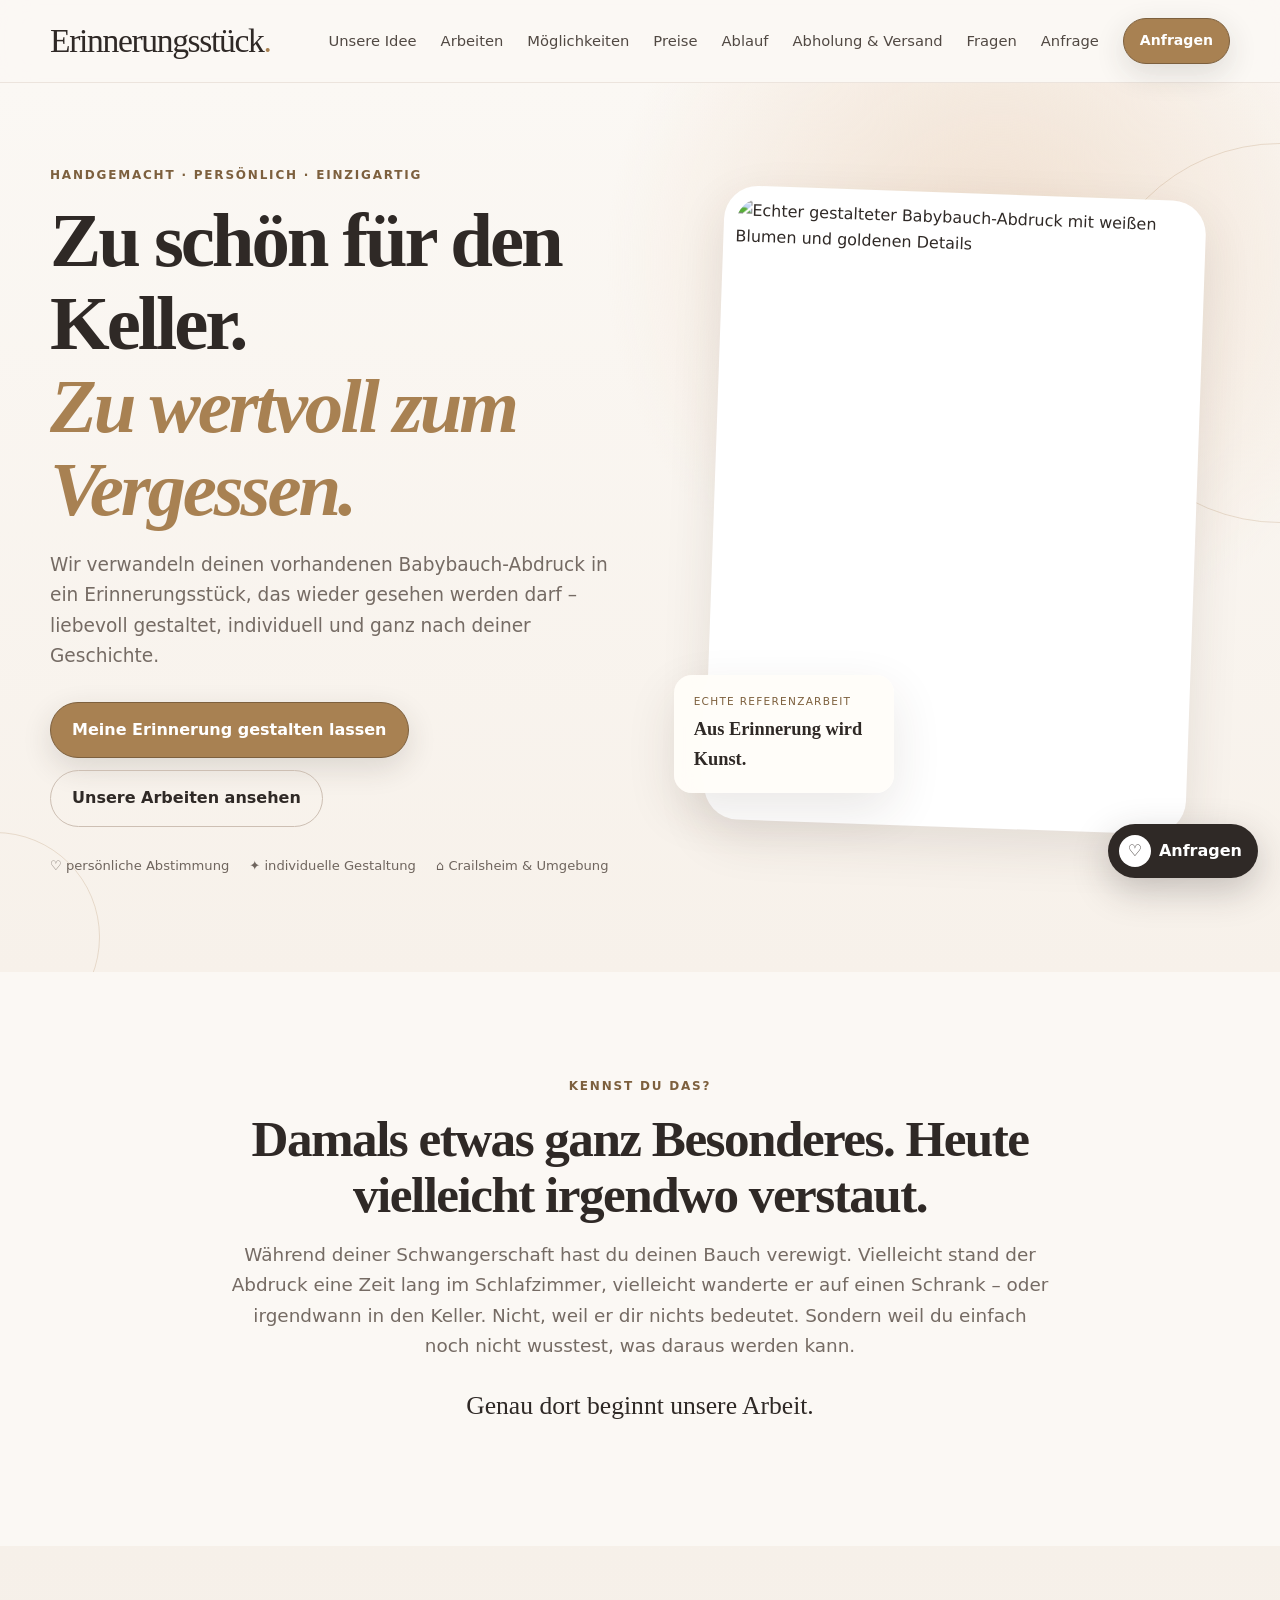
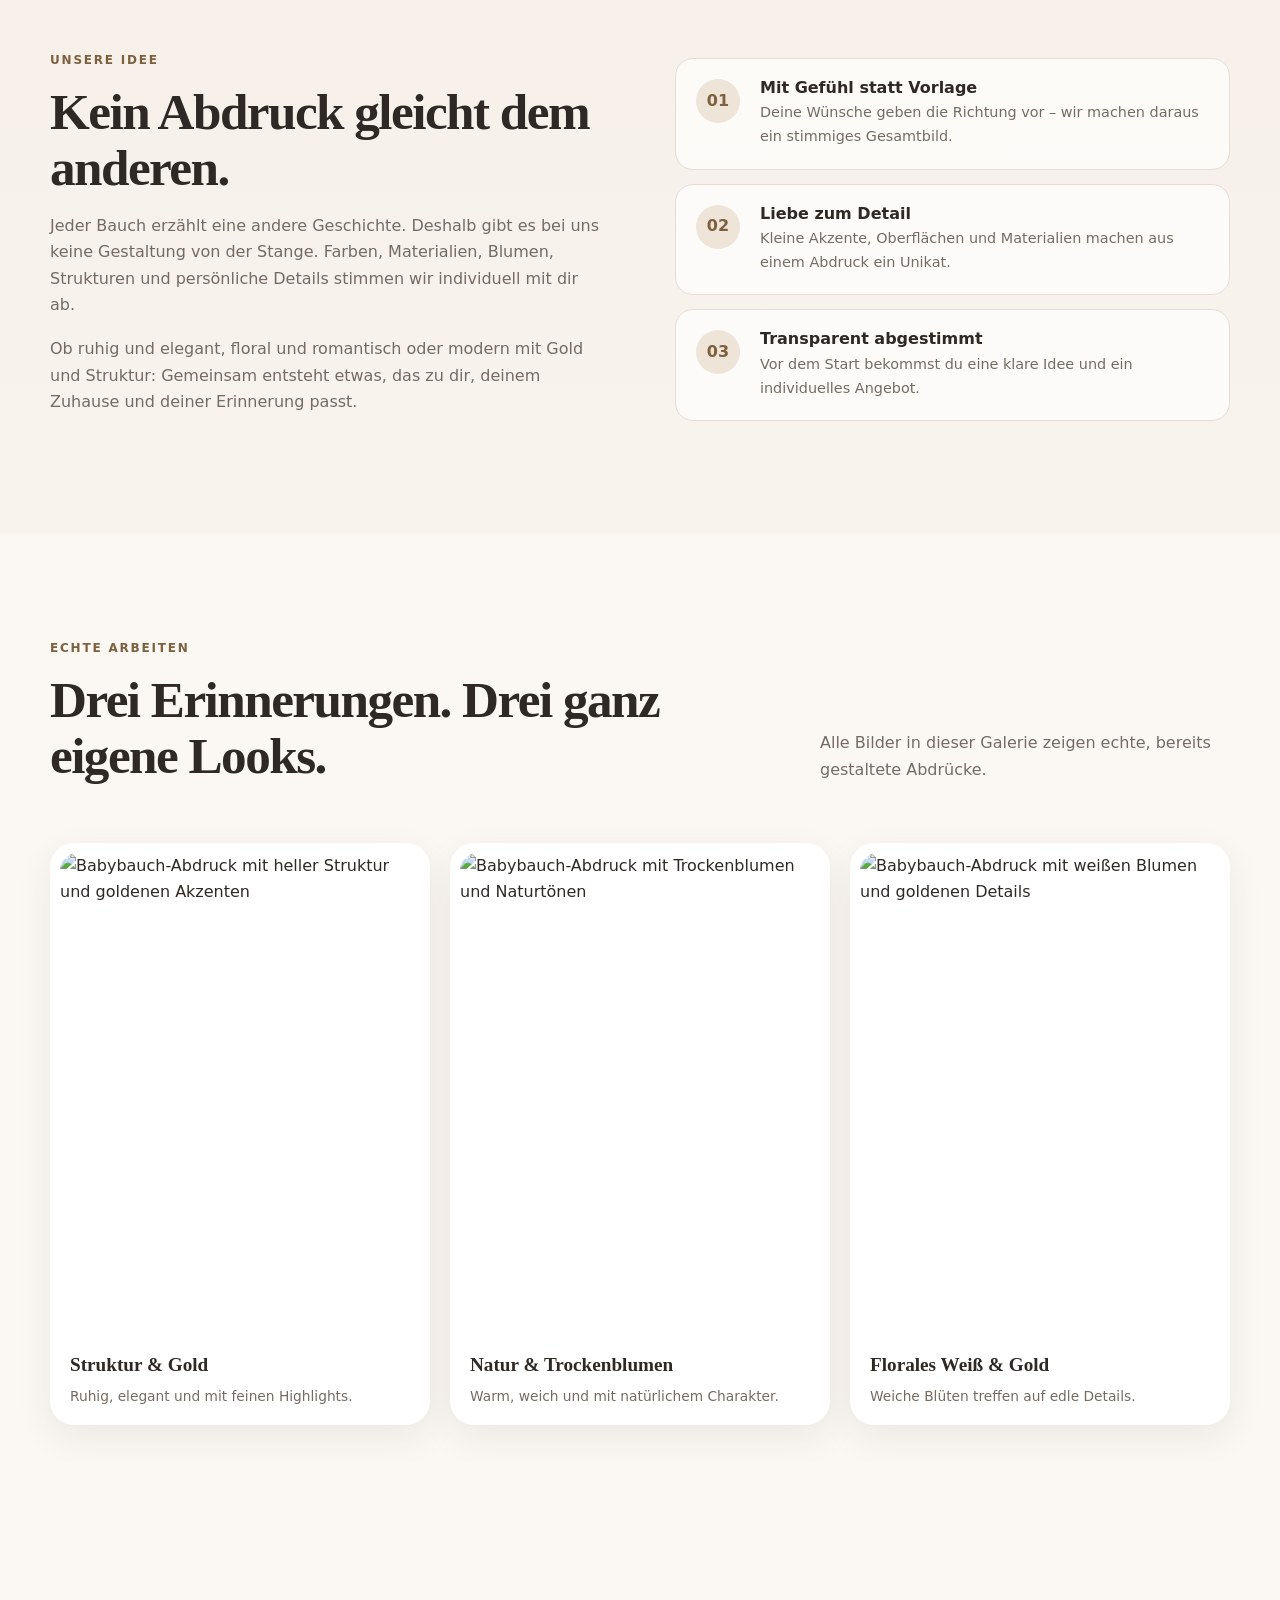
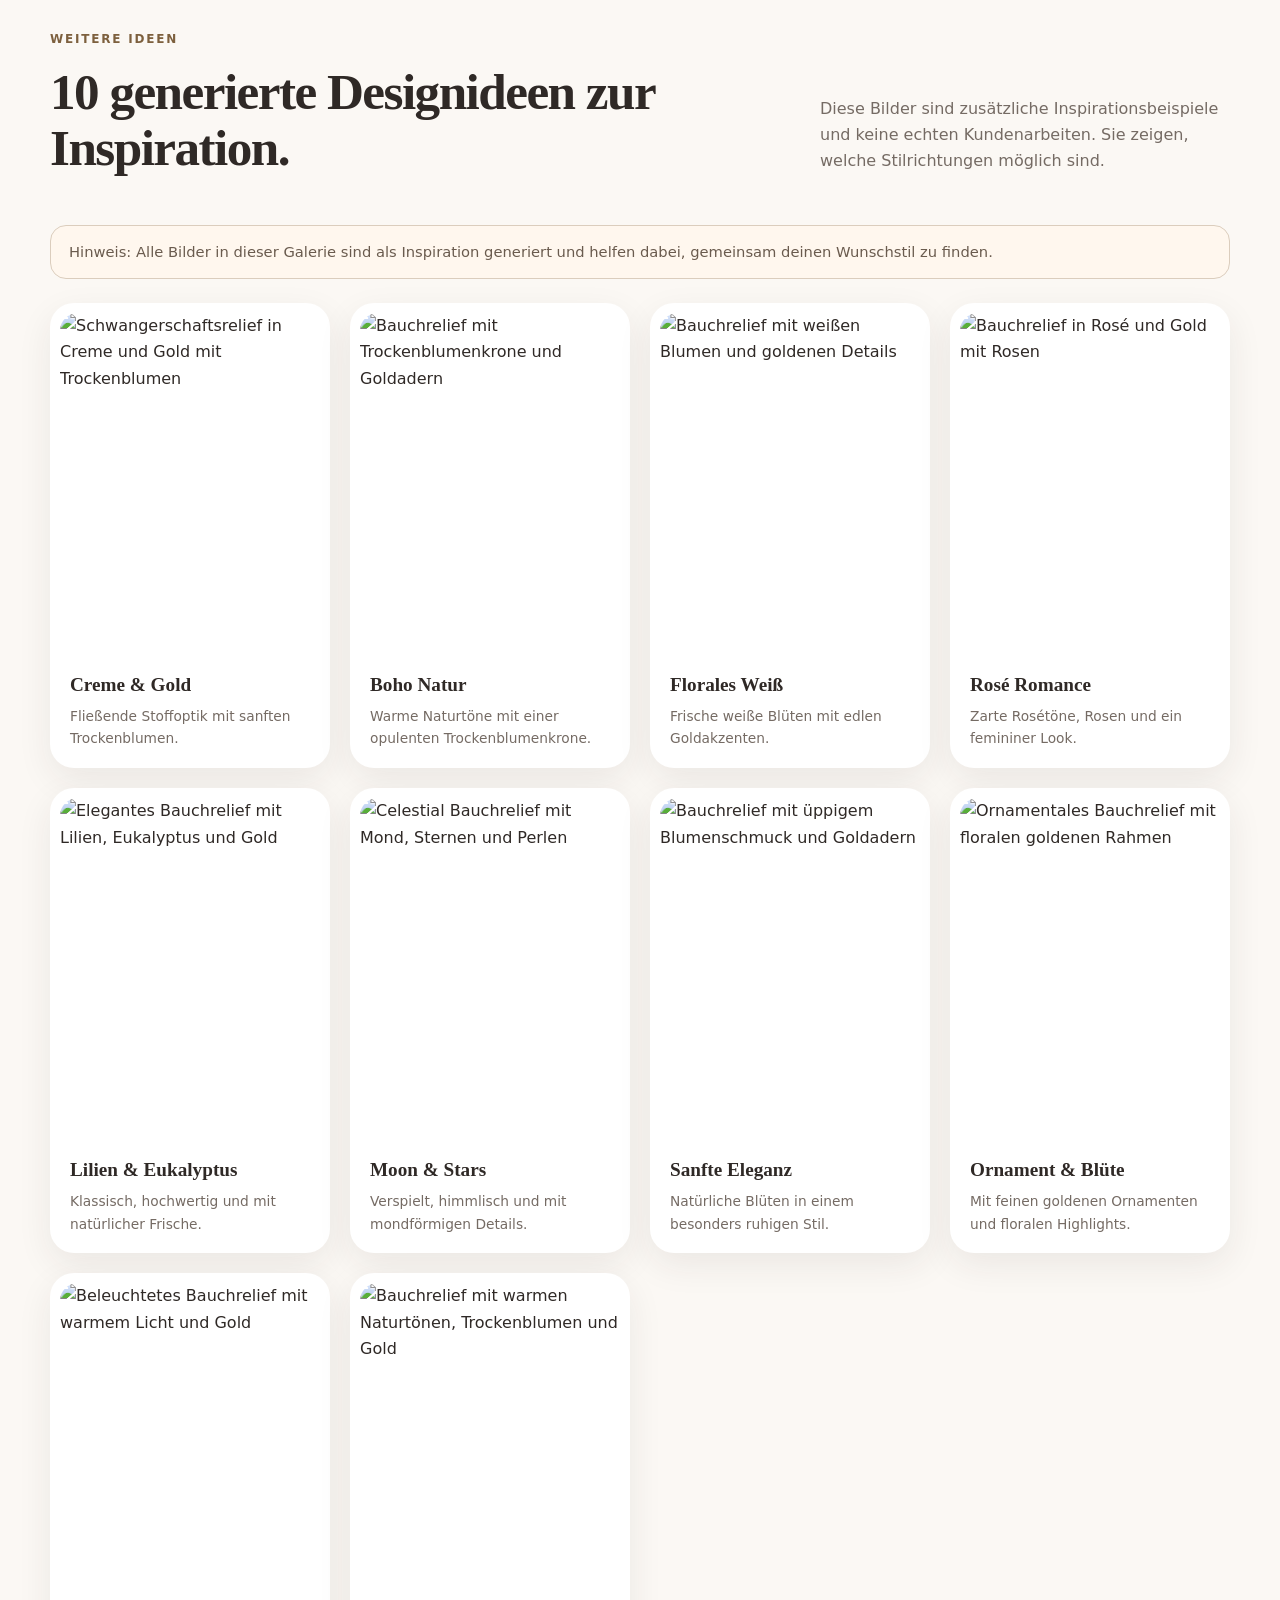
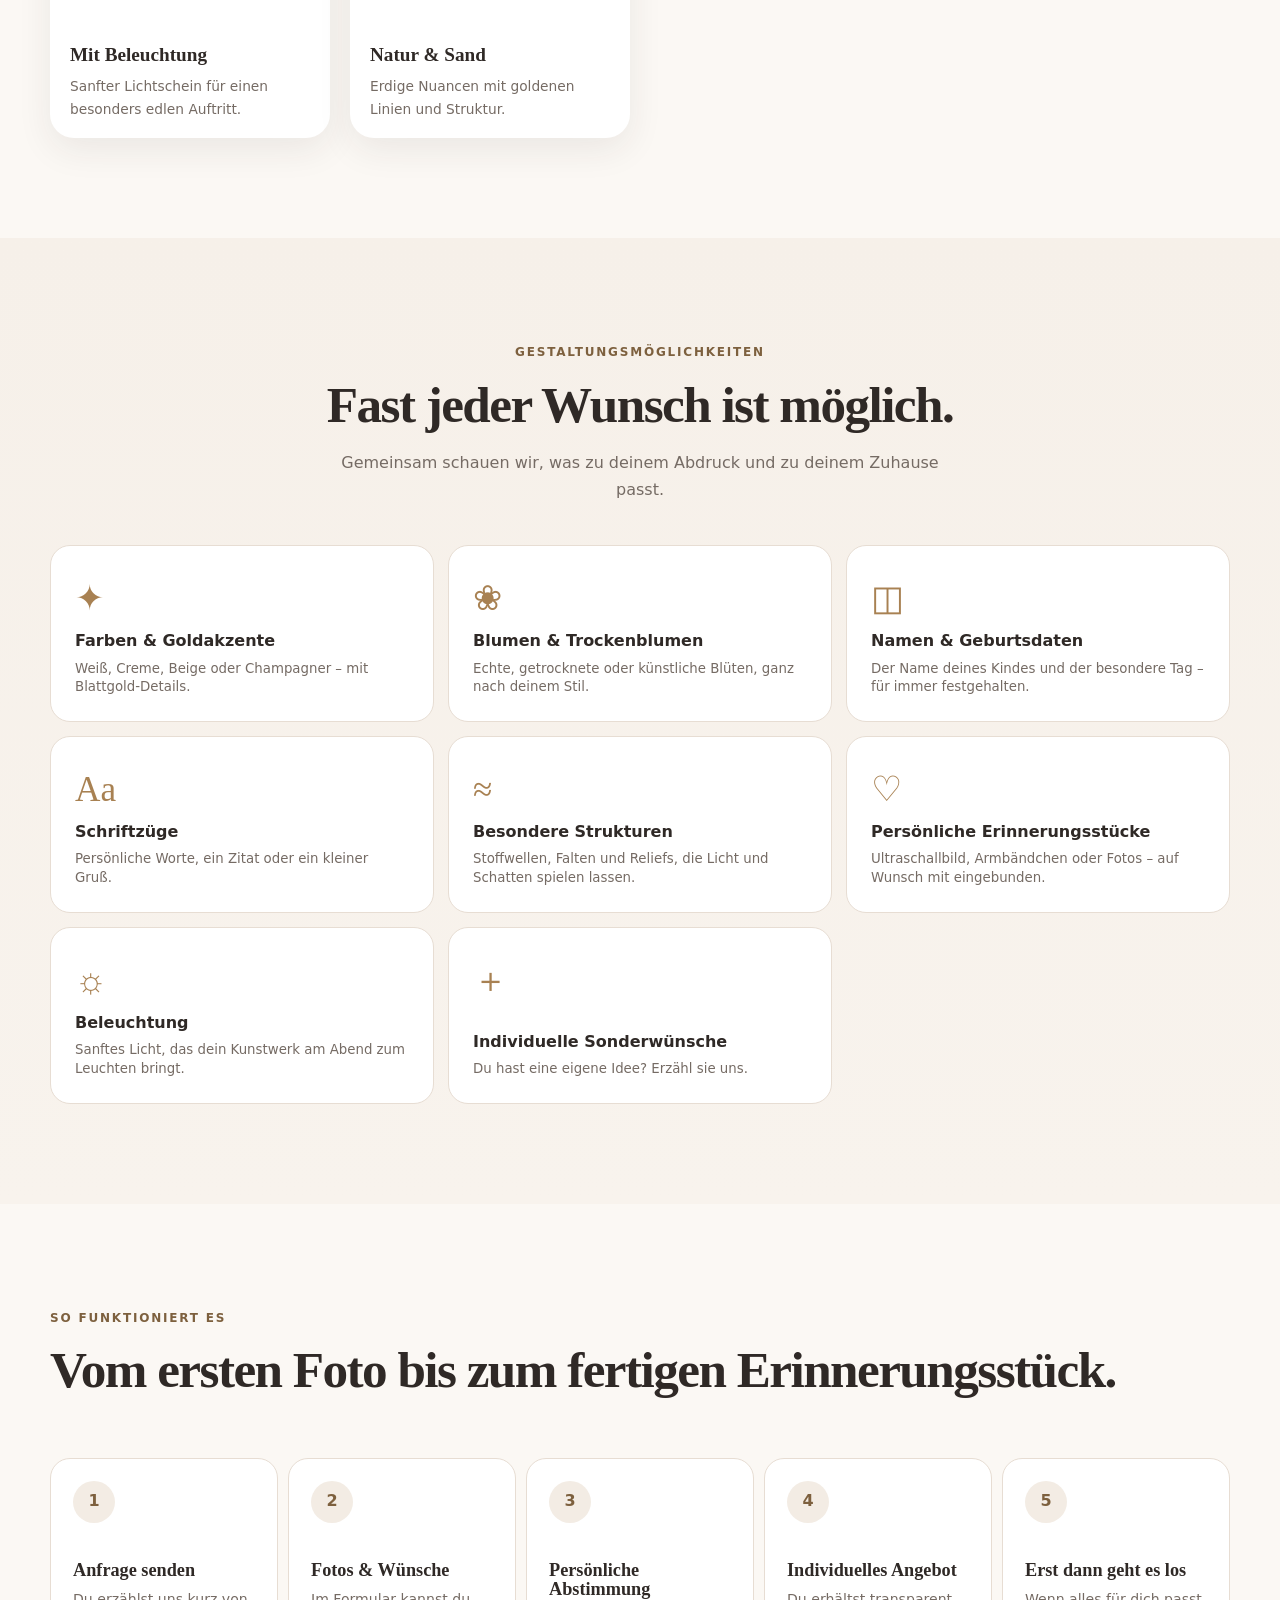
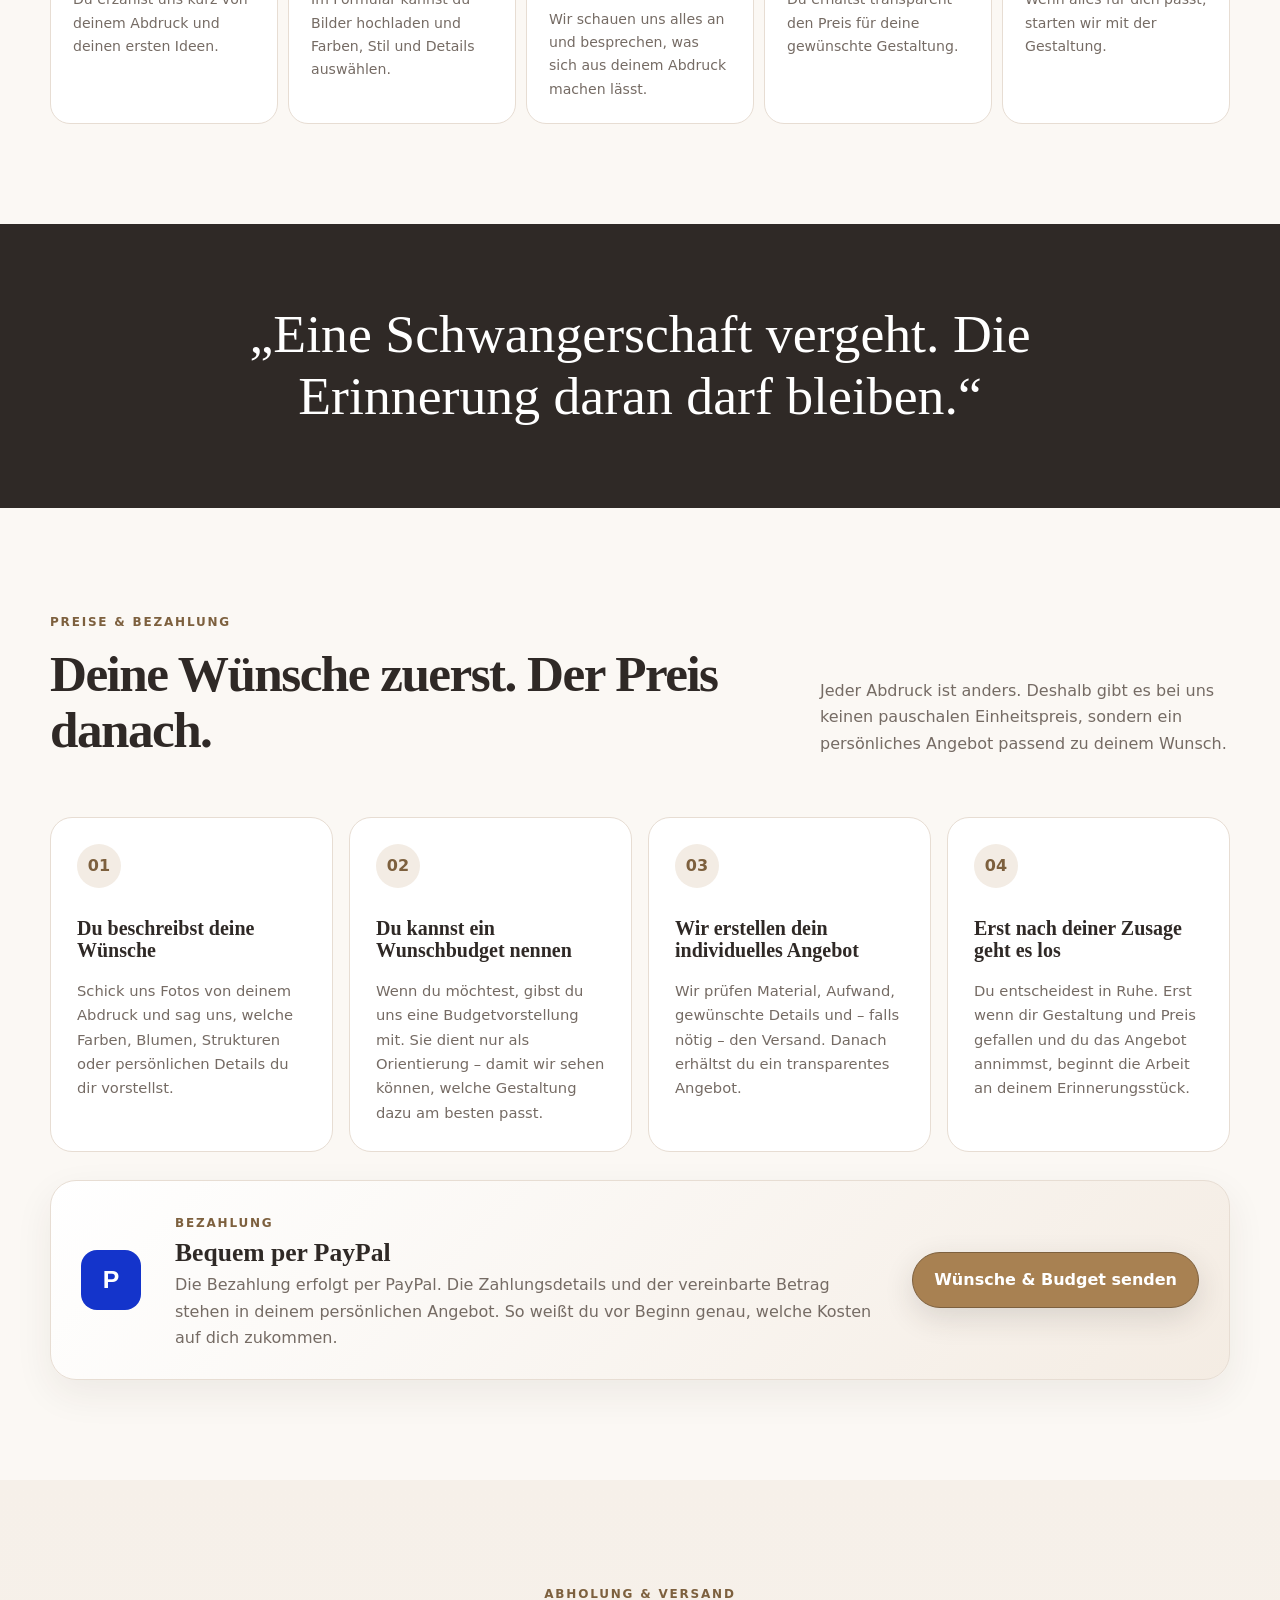
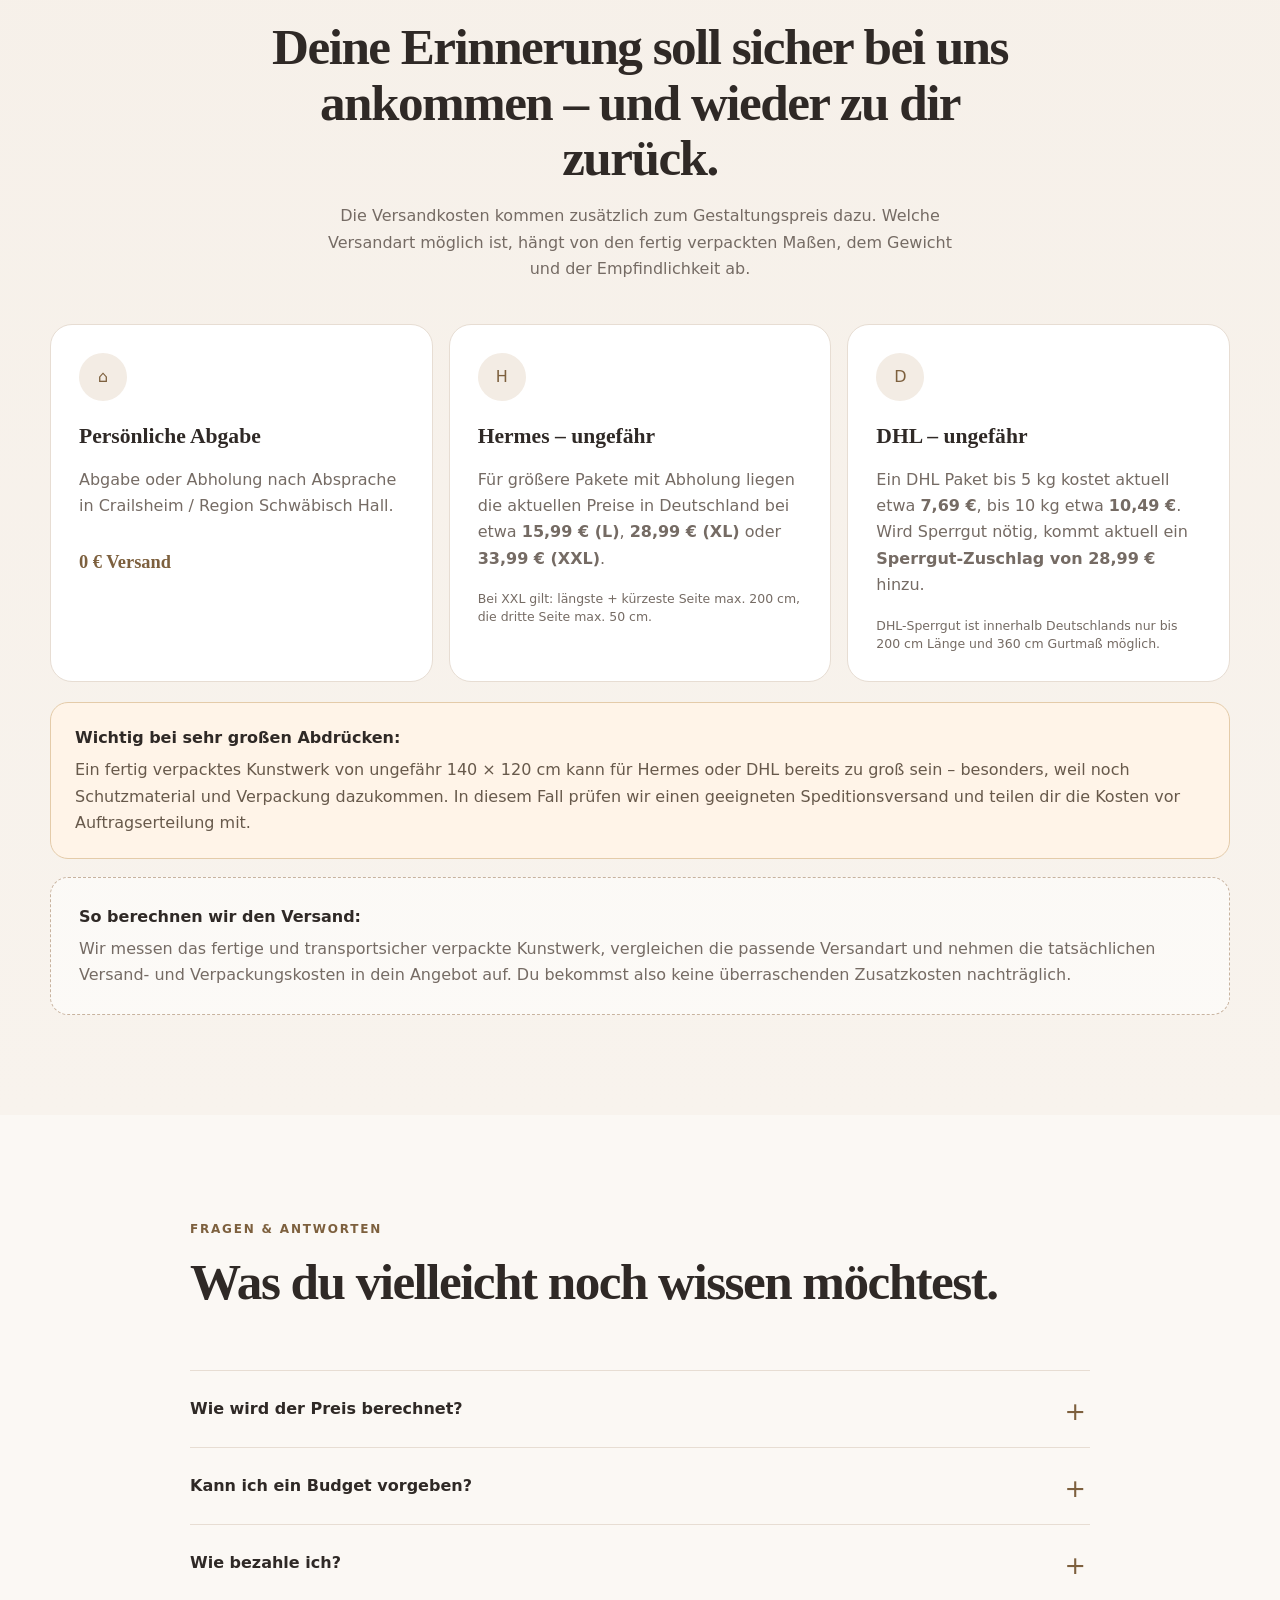
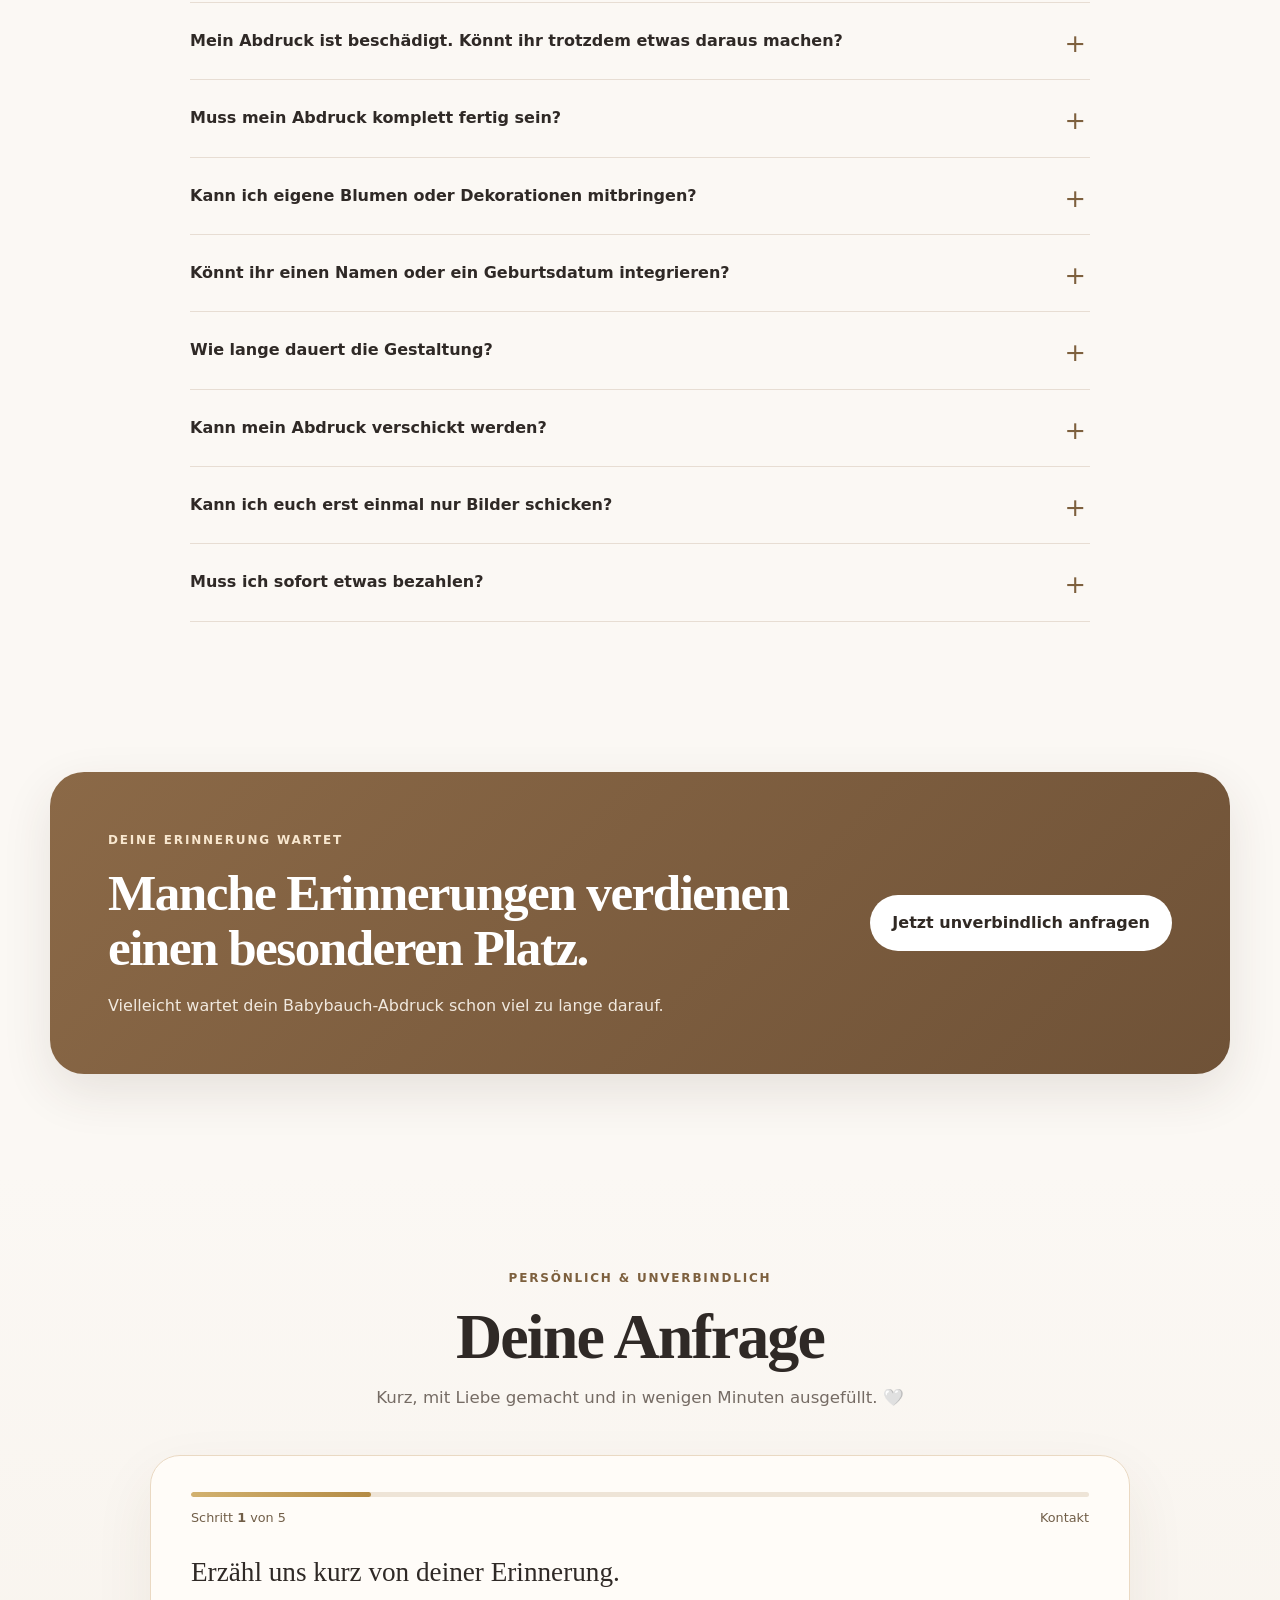
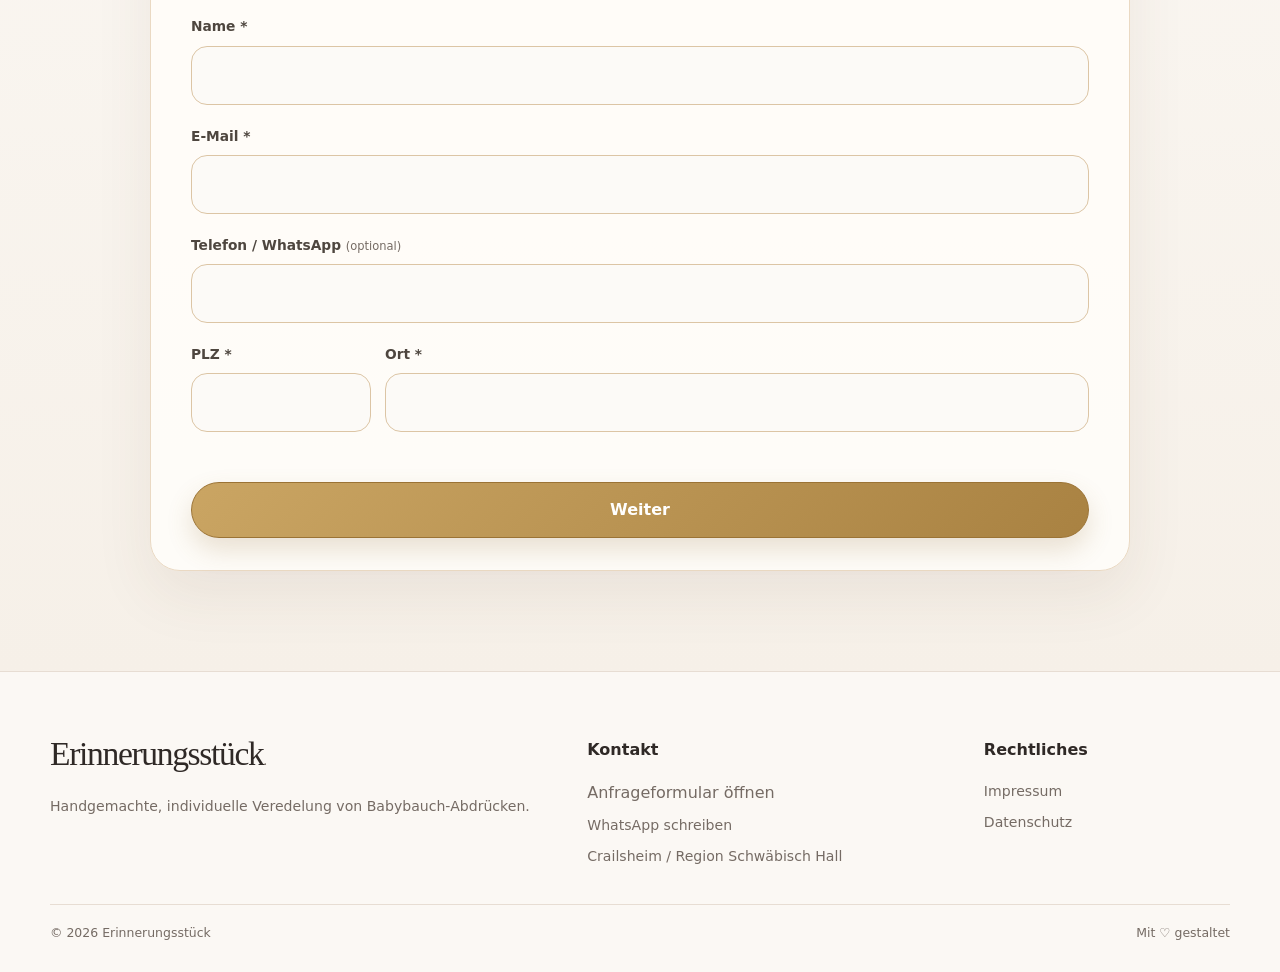
==== index.html @ e5b1f668 "Add files via upload" ====
<!doctype html>
<html lang="de">
<head>
  <meta charset="utf-8" />
  <meta name="viewport" content="width=device-width, initial-scale=1" />
  <meta name="theme-color" content="#f7f1ea" />
  <title>Erinnerungsstück | Babybauch-Abdruck gestalten lassen</title>
  <meta name="description" content="Aus deinem Babybauch-Abdruck wird ein einzigartiges Erinnerungsstück. Individuelle Gestaltung mit Struktur, Blumen, Gold und persönlichen Details – aus Crailsheim, mit Versand nach Absprache." />
  <meta name="keywords" content="Babybauch Abdruck gestalten, Schwangerschaftsabdruck verschönern, Gipsabdruck Schwangerschaft, Babybauch Kunstwerk, Crailsheim, Schwäbisch Hall" />
  <meta property="og:title" content="Zu schön für den Keller. Zu wertvoll zum Vergessen." />
  <meta property="og:description" content="Wir verwandeln deinen Babybauch-Abdruck in ein einzigartiges Erinnerungsstück." />
  <meta property="og:type" content="website" />
  <meta property="og:image" content="assets/images/referenz-3.jpg" />
  <link rel="icon" href="assets/favicon.svg" type="image/svg+xml" />
  <link rel="stylesheet" href="style.css" />
</head>
<body>
  <a class="skip-link" href="#main">Zum Inhalt springen</a>

  <header class="site-header" id="top">
    <div class="container nav-wrap">
      <a class="brand brand-minimal" href="#top" aria-label="Startseite">
        <strong>Erinnerungsstück<span class="brand-dot">.</span></strong>
      </a>
      <button class="menu-toggle" aria-controls="main-nav" aria-expanded="false" aria-label="Menü öffnen">
        <span></span><span></span><span></span>
      </button>
      <nav id="main-nav" class="main-nav" aria-label="Hauptnavigation">
        <a href="#idee">Unsere Idee</a>
        <a href="#arbeiten">Arbeiten</a>
        <a href="#moeglichkeiten">Möglichkeiten</a>
        <a href="#preise">Preise</a>
        <a href="#ablauf">Ablauf</a>
        <a href="#versand">Abholung &amp; Versand</a>
        <a href="#faq">Fragen</a>
        <a href="#anfrage">Anfrage</a>
        <button class="btn btn-small btn-primary open-form">Anfragen</button>
      </nav>
    </div>
  </header>

  <main id="main">
    <section class="hero">
      <div class="hero-deco hero-deco-one" aria-hidden="true"></div>
      <div class="hero-deco hero-deco-two" aria-hidden="true"></div>
      <div class="container hero-grid">
        <div class="hero-copy reveal">
          <span class="eyebrow">Handgemacht · Persönlich · Einzigartig</span>
          <h1>Zu schön für den Keller.<br><em>Zu wertvoll zum Vergessen.</em></h1>
          <p class="hero-lead">Wir verwandeln deinen vorhandenen Babybauch-Abdruck in ein Erinnerungsstück, das wieder gesehen werden darf – liebevoll gestaltet, individuell und ganz nach deiner Geschichte.</p>
          <div class="hero-actions">
            <button class="btn btn-primary open-form">Meine Erinnerung gestalten lassen</button>
            <a class="btn btn-ghost" href="#arbeiten">Unsere Arbeiten ansehen</a>
          </div>
          <div class="trust-row" aria-label="Vorteile">
            <span>♡ persönliche Abstimmung</span>
            <span>✦ individuelle Gestaltung</span>
            <span>⌂ Crailsheim & Umgebung</span>
          </div>
        </div>
        <div class="hero-visual reveal delay-1">
          <div class="photo-frame hero-photo">
            <img src="assets/images/referenz-3.jpg" alt="Echter gestalteter Babybauch-Abdruck mit weißen Blumen und goldenen Details" />
          </div>
          <div class="floating-note">
            <span class="tiny">Echte Referenzarbeit</span>
            <strong>Aus Erinnerung wird Kunst.</strong>
          </div>
        </div>
      </div>
    </section>

    <section class="story section" id="idee">
      <div class="container narrow reveal">
        <span class="eyebrow">Kennst du das?</span>
        <h2>Damals etwas ganz Besonderes. Heute vielleicht irgendwo verstaut.</h2>
        <p>Während deiner Schwangerschaft hast du deinen Bauch verewigt. Vielleicht stand der Abdruck eine Zeit lang im Schlafzimmer, vielleicht wanderte er auf einen Schrank – oder irgendwann in den Keller. Nicht, weil er dir nichts bedeutet. Sondern weil du einfach noch nicht wusstest, was daraus werden kann.</p>
        <p class="story-highlight">Genau dort beginnt unsere Arbeit.</p>
      </div>
    </section>

    <section class="section soft-section">
      <div class="container split-grid">
        <div class="reveal">
          <span class="eyebrow">Unsere Idee</span>
          <h2>Kein Abdruck gleicht dem anderen.</h2>
          <p>Jeder Bauch erzählt eine andere Geschichte. Deshalb gibt es bei uns keine Gestaltung von der Stange. Farben, Materialien, Blumen, Strukturen und persönliche Details stimmen wir individuell mit dir ab.</p>
          <p>Ob ruhig und elegant, floral und romantisch oder modern mit Gold und Struktur: Gemeinsam entsteht etwas, das zu dir, deinem Zuhause und deiner Erinnerung passt.</p>
        </div>
        <div class="feature-stack reveal delay-1">
          <article class="feature-card"><span>01</span><div><h3>Mit Gefühl statt Vorlage</h3><p>Deine Wünsche geben die Richtung vor – wir machen daraus ein stimmiges Gesamtbild.</p></div></article>
          <article class="feature-card"><span>02</span><div><h3>Liebe zum Detail</h3><p>Kleine Akzente, Oberflächen und Materialien machen aus einem Abdruck ein Unikat.</p></div></article>
          <article class="feature-card"><span>03</span><div><h3>Transparent abgestimmt</h3><p>Vor dem Start bekommst du eine klare Idee und ein individuelles Angebot.</p></div></article>
        </div>
      </div>
    </section>

    <section class="section" id="arbeiten">
      <div class="container">
        <div class="section-head reveal">
          <div><span class="eyebrow">Echte Arbeiten</span><h2>Drei Erinnerungen. Drei ganz eigene Looks.</h2></div>
          <p>Alle Bilder in dieser Galerie zeigen echte, bereits gestaltete Abdrücke.</p>
        </div>
        <div class="gallery-grid">
          <figure class="gallery-card reveal" tabindex="0" data-full="assets/images/referenz-1.jpg" data-alt="Babybauch-Abdruck mit heller Struktur und goldenen Akzenten">
            <div class="gallery-image"><img src="assets/images/referenz-1.jpg" alt="Babybauch-Abdruck mit heller Struktur und goldenen Akzenten" loading="lazy"></div>
            <figcaption><strong>Struktur & Gold</strong><span>Ruhig, elegant und mit feinen Highlights.</span></figcaption>
          </figure>
          <figure class="gallery-card reveal delay-1" tabindex="0" data-full="assets/images/referenz-2.jpg" data-alt="Babybauch-Abdruck mit Trockenblumen und Naturtönen">
            <div class="gallery-image"><img src="assets/images/referenz-2.jpg" alt="Babybauch-Abdruck mit Trockenblumen und Naturtönen" loading="lazy"></div>
            <figcaption><strong>Natur & Trockenblumen</strong><span>Warm, weich und mit natürlichem Charakter.</span></figcaption>
          </figure>
          <figure class="gallery-card reveal delay-2" tabindex="0" data-full="assets/images/referenz-3.jpg" data-alt="Babybauch-Abdruck mit weißen Blumen und goldenen Details">
            <div class="gallery-image"><img src="assets/images/referenz-3.jpg" alt="Babybauch-Abdruck mit weißen Blumen und goldenen Details" loading="lazy"></div>
            <figcaption><strong>Florales Weiß & Gold</strong><span>Weiche Blüten treffen auf edle Details.</span></figcaption>
          </figure>
        </div>
      </div>
    </section>

    <section class="section ideas-section" id="ideen">
      <div class="container">
        <div class="section-head reveal">
          <div><span class="eyebrow">Weitere Ideen</span><h2>10 generierte Designideen zur Inspiration.</h2></div>
          <p>Diese Bilder sind zusätzliche Inspirationsbeispiele und keine echten Kundenarbeiten. Sie zeigen, welche Stilrichtungen möglich sind.</p>
        </div>
        <div class="ideas-note reveal">Hinweis: Alle Bilder in dieser Galerie sind als Inspiration generiert und helfen dabei, gemeinsam deinen Wunschstil zu finden.</div>
        <div class="gallery-grid ideas-grid">
          <figure class="gallery-card reveal" tabindex="0" data-full="assets/images/ideen/idee-01.png" data-alt="Schwangerschaftsrelief in Creme und Gold mit Trockenblumen">
            <div class="gallery-image"><img src="assets/images/ideen/idee-01.png" alt="Schwangerschaftsrelief in Creme und Gold mit Trockenblumen" loading="lazy"></div>
            <figcaption><strong>Creme &amp; Gold</strong><span>Fließende Stoffoptik mit sanften Trockenblumen.</span></figcaption>
          </figure>
          <figure class="gallery-card reveal delay-1" tabindex="0" data-full="assets/images/ideen/idee-02.png" data-alt="Bauchrelief mit Trockenblumenkrone und Goldadern">
            <div class="gallery-image"><img src="assets/images/ideen/idee-02.png" alt="Bauchrelief mit Trockenblumenkrone und Goldadern" loading="lazy"></div>
            <figcaption><strong>Boho Natur</strong><span>Warme Naturtöne mit einer opulenten Trockenblumenkrone.</span></figcaption>
          </figure>
          <figure class="gallery-card reveal delay-2" tabindex="0" data-full="assets/images/ideen/idee-03.png" data-alt="Bauchrelief mit weißen Blumen und goldenen Details">
            <div class="gallery-image"><img src="assets/images/ideen/idee-03.png" alt="Bauchrelief mit weißen Blumen und goldenen Details" loading="lazy"></div>
            <figcaption><strong>Florales Weiß</strong><span>Frische weiße Blüten mit edlen Goldakzenten.</span></figcaption>
          </figure>
          <figure class="gallery-card reveal" tabindex="0" data-full="assets/images/ideen/idee-04.png" data-alt="Bauchrelief in Rosé und Gold mit Rosen">
            <div class="gallery-image"><img src="assets/images/ideen/idee-04.png" alt="Bauchrelief in Rosé und Gold mit Rosen" loading="lazy"></div>
            <figcaption><strong>Rosé Romance</strong><span>Zarte Rosétöne, Rosen und ein femininer Look.</span></figcaption>
          </figure>
          <figure class="gallery-card reveal delay-1" tabindex="0" data-full="assets/images/ideen/idee-05.png" data-alt="Elegantes Bauchrelief mit Lilien, Eukalyptus und Gold">
            <div class="gallery-image"><img src="assets/images/ideen/idee-05.png" alt="Elegantes Bauchrelief mit Lilien, Eukalyptus und Gold" loading="lazy"></div>
            <figcaption><strong>Lilien &amp; Eukalyptus</strong><span>Klassisch, hochwertig und mit natürlicher Frische.</span></figcaption>
          </figure>
          <figure class="gallery-card reveal delay-2" tabindex="0" data-full="assets/images/ideen/idee-06.png" data-alt="Celestial Bauchrelief mit Mond, Sternen und Perlen">
            <div class="gallery-image"><img src="assets/images/ideen/idee-06.png" alt="Celestial Bauchrelief mit Mond, Sternen und Perlen" loading="lazy"></div>
            <figcaption><strong>Moon &amp; Stars</strong><span>Verspielt, himmlisch und mit mondförmigen Details.</span></figcaption>
          </figure>
          <figure class="gallery-card reveal" tabindex="0" data-full="assets/images/ideen/idee-07.png" data-alt="Bauchrelief mit üppigem Blumenschmuck und Goldadern">
            <div class="gallery-image"><img src="assets/images/ideen/idee-07.png" alt="Bauchrelief mit üppigem Blumenschmuck und Goldadern" loading="lazy"></div>
            <figcaption><strong>Sanfte Eleganz</strong><span>Natürliche Blüten in einem besonders ruhigen Stil.</span></figcaption>
          </figure>
          <figure class="gallery-card reveal delay-1" tabindex="0" data-full="assets/images/ideen/idee-08.png" data-alt="Ornamentales Bauchrelief mit floralen goldenen Rahmen">
            <div class="gallery-image"><img src="assets/images/ideen/idee-08.png" alt="Ornamentales Bauchrelief mit floralen goldenen Rahmen" loading="lazy"></div>
            <figcaption><strong>Ornament &amp; Blüte</strong><span>Mit feinen goldenen Ornamenten und floralen Highlights.</span></figcaption>
          </figure>
          <figure class="gallery-card reveal delay-2" tabindex="0" data-full="assets/images/ideen/idee-09.png" data-alt="Beleuchtetes Bauchrelief mit warmem Licht und Gold">
            <div class="gallery-image"><img src="assets/images/ideen/idee-09.png" alt="Beleuchtetes Bauchrelief mit warmem Licht und Gold" loading="lazy"></div>
            <figcaption><strong>Mit Beleuchtung</strong><span>Sanfter Lichtschein für einen besonders edlen Auftritt.</span></figcaption>
          </figure>
          <figure class="gallery-card reveal" tabindex="0" data-full="assets/images/ideen/idee-10.png" data-alt="Bauchrelief mit warmen Naturtönen, Trockenblumen und Gold">
            <div class="gallery-image"><img src="assets/images/ideen/idee-10.png" alt="Bauchrelief mit warmen Naturtönen, Trockenblumen und Gold" loading="lazy"></div>
            <figcaption><strong>Natur &amp; Sand</strong><span>Erdige Nuancen mit goldenen Linien und Struktur.</span></figcaption>
          </figure>
        </div>
      </div>
    </section>

    <section class="section soft-section" id="moeglichkeiten">
      <div class="container">
        <div class="section-head centered reveal">
          <div><span class="eyebrow">Gestaltungsmöglichkeiten</span><h2>Fast jeder Wunsch ist möglich.</h2></div>
          <p>Gemeinsam schauen wir, was zu deinem Abdruck und zu deinem Zuhause passt.</p>
        </div>
        <div class="options-grid options-grid-extended">
          <div class="option reveal"><span>✦</span><strong>Farben &amp; Goldakzente</strong><small>Weiß, Creme, Beige oder Champagner – mit Blattgold-Details.</small></div>
          <div class="option reveal"><span>❀</span><strong>Blumen &amp; Trockenblumen</strong><small>Echte, getrocknete oder künstliche Blüten, ganz nach deinem Stil.</small></div>
          <div class="option reveal"><span>◫</span><strong>Namen &amp; Geburtsdaten</strong><small>Der Name deines Kindes und der besondere Tag – für immer festgehalten.</small></div>
          <div class="option reveal"><span>Aa</span><strong>Schriftzüge</strong><small>Persönliche Worte, ein Zitat oder ein kleiner Gruß.</small></div>
          <div class="option reveal"><span>≈</span><strong>Besondere Strukturen</strong><small>Stoffwellen, Falten und Reliefs, die Licht und Schatten spielen lassen.</small></div>
          <div class="option reveal"><span>♡</span><strong>Persönliche Erinnerungsstücke</strong><small>Ultraschallbild, Armbändchen oder Fotos – auf Wunsch mit eingebunden.</small></div>
          <div class="option reveal"><span>☼</span><strong>Beleuchtung</strong><small>Sanftes Licht, das dein Kunstwerk am Abend zum Leuchten bringt.</small></div>
          <div class="option reveal"><span>＋</span><strong>Individuelle Sonderwünsche</strong><small>Du hast eine eigene Idee? Erzähl sie uns.</small></div>
        </div>
      </div>
    </section>

    <section class="section" id="ablauf">
      <div class="container">
        <div class="section-head reveal">
          <div><span class="eyebrow">So funktioniert es</span><h2>Vom ersten Foto bis zum fertigen Erinnerungsstück.</h2></div>
        </div>
        <ol class="steps">
          <li class="reveal"><span>1</span><div><h3>Anfrage senden</h3><p>Du erzählst uns kurz von deinem Abdruck und deinen ersten Ideen.</p></div></li>
          <li class="reveal"><span>2</span><div><h3>Fotos & Wünsche</h3><p>Im Formular kannst du Bilder hochladen und Farben, Stil und Details auswählen.</p></div></li>
          <li class="reveal"><span>3</span><div><h3>Persönliche Abstimmung</h3><p>Wir schauen uns alles an und besprechen, was sich aus deinem Abdruck machen lässt.</p></div></li>
          <li class="reveal"><span>4</span><div><h3>Individuelles Angebot</h3><p>Du erhältst transparent den Preis für deine gewünschte Gestaltung.</p></div></li>
          <li class="reveal"><span>5</span><div><h3>Erst dann geht es los</h3><p>Wenn alles für dich passt, starten wir mit der Gestaltung.</p></div></li>
        </ol>
      </div>
    </section>

    <section class="section quote-section">
      <div class="container narrow reveal">
        <blockquote>„Eine Schwangerschaft vergeht. Die Erinnerung daran darf bleiben.“</blockquote>
      </div>
    </section>


    <section class="section price-payment-section" id="preise">
      <div class="container">
        <div class="section-head reveal">
          <div>
            <span class="eyebrow">Preise &amp; Bezahlung</span>
            <h2>Deine Wünsche zuerst. Der Preis danach.</h2>
          </div>
          <p>Jeder Abdruck ist anders. Deshalb gibt es bei uns keinen pauschalen Einheitspreis, sondern ein persönliches Angebot passend zu deinem Wunsch.</p>
        </div>

        <div class="pricing-flow-grid">
          <article class="pricing-flow-card reveal">
            <span class="pricing-number">01</span>
            <h3>Du beschreibst deine Wünsche</h3>
            <p>Schick uns Fotos von deinem Abdruck und sag uns, welche Farben, Blumen, Strukturen oder persönlichen Details du dir vorstellst.</p>
          </article>
          <article class="pricing-flow-card reveal delay-1">
            <span class="pricing-number">02</span>
            <h3>Du kannst ein Wunschbudget nennen</h3>
            <p>Wenn du möchtest, gibst du uns eine Budgetvorstellung mit. Sie dient nur als Orientierung – damit wir sehen können, welche Gestaltung dazu am besten passt.</p>
          </article>
          <article class="pricing-flow-card reveal delay-2">
            <span class="pricing-number">03</span>
            <h3>Wir erstellen dein individuelles Angebot</h3>
            <p>Wir prüfen Material, Aufwand, gewünschte Details und – falls nötig – den Versand. Danach erhältst du ein transparentes Angebot.</p>
          </article>
          <article class="pricing-flow-card reveal">
            <span class="pricing-number">04</span>
            <h3>Erst nach deiner Zusage geht es los</h3>
            <p>Du entscheidest in Ruhe. Erst wenn dir Gestaltung und Preis gefallen und du das Angebot annimmst, beginnt die Arbeit an deinem Erinnerungsstück.</p>
          </article>
        </div>

        <div class="payment-box reveal">
          <div class="payment-icon">P</div>
          <div>
            <span class="eyebrow">Bezahlung</span>
            <h3>Bequem per PayPal</h3>
            <p>Die Bezahlung erfolgt per PayPal. Die Zahlungsdetails und der vereinbarte Betrag stehen in deinem persönlichen Angebot. So weißt du vor Beginn genau, welche Kosten auf dich zukommen.</p>
          </div>
          <button class="btn btn-primary open-form">Wünsche &amp; Budget senden</button>
        </div>
      </div>
    </section>

    <section class="section soft-section" id="versand">
      <div class="container">
        <div class="section-head centered reveal">
          <div>
            <span class="eyebrow">Abholung &amp; Versand</span>
            <h2>Deine Erinnerung soll sicher bei uns ankommen – und wieder zu dir zurück.</h2>
          </div>
          <p>Die Versandkosten kommen zusätzlich zum Gestaltungspreis dazu. Welche Versandart möglich ist, hängt von den fertig verpackten Maßen, dem Gewicht und der Empfindlichkeit ab.</p>
        </div>

        <div class="shipping-grid">
          <article class="shipping-card reveal">
            <span>⌂</span>
            <h3>Persönliche Abgabe</h3>
            <p>Abgabe oder Abholung nach Absprache in Crailsheim / Region Schwäbisch Hall.</p>
            <strong class="shipping-price">0 € Versand</strong>
          </article>
          <article class="shipping-card reveal delay-1">
            <span>H</span>
            <h3>Hermes – ungefähr</h3>
            <p>Für größere Pakete mit Abholung liegen die aktuellen Preise in Deutschland bei etwa <strong>15,99 € (L)</strong>, <strong>28,99 € (XL)</strong> oder <strong>33,99 € (XXL)</strong>.</p>
            <small>Bei XXL gilt: längste + kürzeste Seite max. 200 cm, die dritte Seite max. 50 cm.</small>
          </article>
          <article class="shipping-card reveal delay-2">
            <span>D</span>
            <h3>DHL – ungefähr</h3>
            <p>Ein DHL Paket bis 5 kg kostet aktuell etwa <strong>7,69 €</strong>, bis 10 kg etwa <strong>10,49 €</strong>. Wird Sperrgut nötig, kommt aktuell ein <strong>Sperrgut-Zuschlag von 28,99 €</strong> hinzu.</p>
            <small>DHL-Sperrgut ist innerhalb Deutschlands nur bis 200 cm Länge und 360 cm Gurtmaß möglich.</small>
          </article>
        </div>

        <div class="shipping-warning reveal">
          <strong>Wichtig bei sehr großen Abdrücken:</strong>
          <p>Ein fertig verpacktes Kunstwerk von ungefähr 140 × 120 cm kann für Hermes oder DHL bereits zu groß sein – besonders, weil noch Schutzmaterial und Verpackung dazukommen. In diesem Fall prüfen wir einen geeigneten Speditionsversand und teilen dir die Kosten vor Auftragserteilung mit.</p>
        </div>

        <div class="shipping-note reveal">
          <strong>So berechnen wir den Versand:</strong>
          <p>Wir messen das fertige und transportsicher verpackte Kunstwerk, vergleichen die passende Versandart und nehmen die tatsächlichen Versand- und Verpackungskosten in dein Angebot auf. Du bekommst also keine überraschenden Zusatzkosten nachträglich.</p>
        </div>
      </div>
    </section>

    <section class="section" id="faq">
      <div class="container faq-wrap">
        <div class="section-head reveal"><div><span class="eyebrow">Fragen & Antworten</span><h2>Was du vielleicht noch wissen möchtest.</h2></div></div>
        <div class="faq-list reveal">
          <details>
            <summary>Wie wird der Preis berechnet?</summary>
            <p>Nach deiner Anfrage schauen wir uns den Zustand deines Abdrucks und deine Gestaltungswünsche an. Material, Arbeitsaufwand, besondere Details und gegebenenfalls Verpackung und Versand fließen in ein individuelles Angebot ein.</p>
          </details>
          <details>
            <summary>Kann ich ein Budget vorgeben?</summary>
            <p>Ja. Du kannst im Anfrageformular freiwillig ein Wunschbudget angeben. Es dient uns als Orientierung. Danach sagen wir dir, welche Gestaltung in diesem Rahmen sinnvoll möglich ist und erstellen ein persönliches Angebot.</p>
          </details>
          <details>
            <summary>Wie bezahle ich?</summary>
            <p>Die Bezahlung erfolgt per PayPal. Die Zahlungsdetails erhältst du zusammen mit deinem individuellen Angebot. Erst wenn du dem Angebot zustimmst, geht der Auftrag in die Umsetzung.</p>
          </details>

          <details><summary>Mein Abdruck ist beschädigt. Könnt ihr trotzdem etwas daraus machen?</summary><p>In vielen Fällen ja. Schick uns einfach ein paar Fotos. Dann können wir zuerst einschätzen, was möglich ist.</p></details>
          <details><summary>Muss mein Abdruck komplett fertig sein?</summary><p>Nein. Entscheidend ist, dass wir den aktuellen Zustand sehen. Wir besprechen dann gemeinsam, welche Schritte sinnvoll sind.</p></details>
          <details><summary>Kann ich eigene Blumen oder Dekorationen mitbringen?</summary><p>Sehr gern. Wenn dir bestimmte Materialien emotional wichtig sind, kannst du das direkt in der Anfrage angeben.</p></details>
          <details><summary>Könnt ihr einen Namen oder ein Geburtsdatum integrieren?</summary><p>Ja. Namen, Daten, kurze Schriftzüge und ähnliche Details können Teil der individuellen Gestaltung sein.</p></details>
          <details><summary>Wie lange dauert die Gestaltung?</summary><p>Das hängt von Aufwand, Material und aktueller Auftragslage ab. Den ungefähren Zeitraum besprechen wir vor Auftragserteilung.</p></details>
          <details><summary>Kann mein Abdruck verschickt werden?</summary><p>Grundsätzlich ja. Größe, Tiefe und Empfindlichkeit entscheiden über die geeignete Versandart. Besonders große Arbeiten können gegebenenfalls per Spedition transportiert werden.</p></details>
          <details><summary>Kann ich euch erst einmal nur Bilder schicken?</summary><p>Ja – genau dafür ist unser Anfrageformular da. Du gehst dadurch noch keine Verpflichtung ein.</p></details>
          <details><summary>Muss ich sofort etwas bezahlen?</summary><p>Nein. Zuerst schauen wir uns deine Anfrage an und erstellen ein individuelles Angebot. Erst wenn du zustimmst, entsteht ein Auftrag.</p></details>
        </div>
      </div>
    </section>

    <section class="final-cta section">
      <div class="container final-cta-box reveal">
        <div>
          <span class="eyebrow light">Deine Erinnerung wartet</span>
          <h2>Manche Erinnerungen verdienen einen besonderen Platz.</h2>
          <p>Vielleicht wartet dein Babybauch-Abdruck schon viel zu lange darauf.</p>
        </div>
        <button class="btn btn-light open-form">Jetzt unverbindlich anfragen</button>
      </div>
    </section>


    <section class="request-section section" id="anfrage">
      <div class="container request-container">
        <div class="request-heading reveal">
          <span class="eyebrow">Persönlich &amp; unverbindlich</span>
          <h2>Deine Anfrage</h2>
          <p>Kurz, mit Liebe gemacht und in wenigen Minuten ausgefüllt. 🤍</p>
        </div>

        <div class="request-card reveal">
          <div class="progress-wrap" aria-label="Formularfortschritt">
            <div class="progress-bar"><span id="progress-bar"></span></div>
            <div class="progress-text"><span>Schritt <b id="step-now">1</b> von 5</span><span id="step-label">Kontakt</span></div>
          </div>

          <form id="request-form" enctype="multipart/form-data" novalidate>
            <input type="text" name="website" class="honeypot" tabindex="-1" autocomplete="off" aria-hidden="true">
            <input type="hidden" name="summary" id="summary-field">
            <input type="hidden" name="dimensions_text" id="dimensions-field">
            <input type="hidden" name="style_text" id="style-field">
            <input type="hidden" name="budget_text" id="budget-field">
            <input type="hidden" name="publication_text" id="publication-field">
            <input type="hidden" name="photo_count" id="photo-count-field">
            <input type="hidden" name="submitted_at" id="submitted-at-field">

            <section class="form-step active" data-step="1">
              <h3>Erzähl uns kurz von deiner Erinnerung.</h3>
              <label><span>Name *</span><input type="text" name="name" autocomplete="name" required></label>
              <label><span>E-Mail *</span><input type="email" name="email" autocomplete="email" required></label>
              <label><span>Telefon / WhatsApp <small>(optional)</small></span><input type="tel" name="phone" autocomplete="tel"></label>
              <div class="field-grid location-grid">
                <label><span>PLZ *</span><input type="text" name="postal" inputmode="numeric" autocomplete="postal-code" required></label>
                <label><span>Ort *</span><input type="text" name="city" autocomplete="address-level2" required></label>
              </div>
            </section>

            <section class="form-step" data-step="2">
              <h3>Wie sieht dein Babybauch-Abdruck aus?</h3>
              <fieldset>
                <legend>Ist der Abdruck bereits vorhanden?</legend>
                <div class="choice-row">
                  <label class="choice"><input type="radio" name="exists" value="Ja" required><span>Ja</span></label>
                  <label class="choice"><input type="radio" name="exists" value="Nein"><span>Nein</span></label>
                  <label class="choice"><input type="radio" name="exists" value="Noch nicht fertig"><span>Noch nicht fertig</span></label>
                </div>
              </fieldset>

              <fieldset>
                <legend>Ungefähre Maße <small>(in cm, optional)</small></legend>
                <div class="field-grid three compact-grid">
                  <label><span>Breite</span><input type="number" min="0" name="width"></label>
                  <label><span>Höhe</span><input type="number" min="0" name="height"></label>
                  <label><span>Tiefe</span><input type="number" min="0" name="depth"></label>
                </div>
              </fieldset>

              <fieldset>
                <legend>Zustand</legend>
                <div class="choice-row wrap">
                  <label class="choice"><input type="radio" name="condition" value="Sehr gut"><span>Sehr gut</span></label>
                  <label class="choice"><input type="radio" name="condition" value="Kleine Risse"><span>Kleine Risse</span></label>
                  <label class="choice"><input type="radio" name="condition" value="Größere Schäden"><span>Größere Schäden</span></label>
                  <label class="choice"><input type="radio" name="condition" value="Weiß ich nicht"><span>Weiß ich nicht</span></label>
                </div>
              </fieldset>

              <div class="upload-label">Fotos deines Abdrucks <small>(optional, mehrere möglich)</small></div>
              <label class="upload-box request-upload" for="photos">
                <input id="photos" type="file" accept="image/jpeg,image/png,image/webp" multiple>
                <span class="upload-icon">＋</span>
                <strong>Bilder auswählen oder hierher ziehen</strong>
                <small>JPG, PNG oder WebP · max. 8 MB pro Bild · bis zu 6 Bilder</small>
              </label>
              <div id="preview-grid" class="preview-grid"></div>
              <div class="attachment-inputs" aria-hidden="true">
                <input type="file" name="photo1" id="photo1" tabindex="-1">
                <input type="file" name="photo2" id="photo2" tabindex="-1">
                <input type="file" name="photo3" id="photo3" tabindex="-1">
                <input type="file" name="photo4" id="photo4" tabindex="-1">
                <input type="file" name="photo5" id="photo5" tabindex="-1">
                <input type="file" name="photo6" id="photo6" tabindex="-1">
              </div>
            </section>

            <section class="form-step" data-step="3">
              <h3>Wie stellst du dir dein Erinnerungsstück vor?</h3>

              <fieldset>
                <legend>Farben</legend>
                <div class="choice-row wrap checkbox-row">
                  <label class="choice"><input type="checkbox" name="style" value="Weiß / Creme"><span>Weiß / Creme</span></label>
                  <label class="choice"><input type="checkbox" name="style" value="Gold"><span>Gold</span></label>
                  <label class="choice"><input type="checkbox" name="style" value="Beige / Natur"><span>Beige / Natur</span></label>
                  <label class="choice"><input type="checkbox" name="style" value="Andere Farbe"><span>Andere Farbe</span></label>
                </div>
              </fieldset>

              <fieldset>
                <legend>Details</legend>
                <div class="choice-row wrap checkbox-row">
                  <label class="choice"><input type="checkbox" name="style" value="Blumen"><span>Blumen</span></label>
                  <label class="choice"><input type="checkbox" name="style" value="Trockenblumen"><span>Trockenblumen</span></label>
                  <label class="choice"><input type="checkbox" name="style" value="Struktur"><span>Struktur</span></label>
                  <label class="choice"><input type="checkbox" name="style" value="Name"><span>Name</span></label>
                  <label class="choice"><input type="checkbox" name="style" value="Geburtsdatum"><span>Geburtsdatum</span></label>
                  <label class="choice"><input type="checkbox" name="style" value="Schriftzug"><span>Schriftzug</span></label>
                  <label class="choice"><input type="checkbox" name="style" value="Beleuchtung"><span>Beleuchtung</span></label>
                  <label class="choice"><input type="checkbox" name="style" value="Weiß ich noch nicht"><span>Weiß ich noch nicht</span></label>
                  <label class="choice"><input type="checkbox" name="style" value="Eigene Idee"><span>Eigene Idee</span></label>
                </div>
              </fieldset>

              <label><span>Erzähl uns von deiner Idee.</span><textarea name="idea" rows="5" placeholder="Farben, Stil, besondere Details, Inspiration …"></textarea></label>
            </section>

            <section class="form-step" data-step="4">
              <h3>Wie kommt dein Abdruck zu uns?</h3>
              <div class="transport-list">
                <label class="choice transport-choice"><input type="radio" name="transport" value="Ich bringe den Abdruck vorbei" required><span>Ich bringe den Abdruck vorbei.</span></label>
                <label class="choice transport-choice"><input type="radio" name="transport" value="Lieferung / Abholung in der Region"><span>Ich wünsche Lieferung/Abholung in der Region.</span></label>
                <label class="choice transport-choice"><input type="radio" name="transport" value="Versand"><span>Ich benötige Versand.</span></label>
                <label class="choice transport-choice"><input type="radio" name="transport" value="Weiß ich noch nicht"><span>Ich weiß es noch nicht.</span></label>
              </div>
            </section>

            <section class="form-step" data-step="5">
              <h3>Fast geschafft. 🤍</h3>

              <fieldset>
                <legend>Budgetvorstellung <small>(optional)</small></legend>
                <div class="choice-row wrap budget-row">
                  <label class="choice"><input type="radio" name="budget_range" value="Noch keine Vorstellung"><span>Noch keine Vorstellung</span></label>
                  <label class="choice"><input type="radio" name="budget_range" value="bis 150 €"><span>bis 150 €</span></label>
                  <label class="choice"><input type="radio" name="budget_range" value="150–250 €"><span>150–250 €</span></label>
                  <label class="choice"><input type="radio" name="budget_range" value="250–400 €"><span>250–400 €</span></label>
                  <label class="choice"><input type="radio" name="budget_range" value="über 400 €"><span>über 400 €</span></label>
                  <label class="choice"><input type="radio" name="budget_range" value="Möchte ich nicht angeben"><span>Möchte ich nicht angeben</span></label>
                </div>
              </fieldset>

              <label class="custom-budget"><span>Oder eigener Wunschbetrag <small>(optional)</small></span><div class="money-input"><input type="number" name="budget_custom" min="0" step="10" inputmode="numeric" placeholder="z. B. 275"><b>€</b></div></label>

              <label><span>Gibt es etwas Besonderes, das wir wissen sollten?</span><textarea name="notes" rows="5"></textarea></label>

              <fieldset class="publication-fieldset">
                <legend>Dürfen wir das fertige Erinnerungsstück später veröffentlichen? 🤍</legend>
                <p class="publication-hint">Zum Beispiel als Referenz auf unserer Website oder in Social Media. Deine Entscheidung ist freiwillig und hat keinen Einfluss auf deinen Auftrag.</p>
                <div class="choice-row wrap publication-row">
                  <label class="choice"><input type="radio" name="publication" value="Ja, sehr gerne 🤍"><span>Ja, sehr gerne 🤍</span></label>
                  <label class="choice"><input type="radio" name="publication" value="Ja, aber anonym"><span>Ja, aber anonym</span></label>
                  <label class="choice"><input type="radio" name="publication" value="Nein, bitte nicht"><span>Nein, bitte nicht</span></label>
                </div>
                <small class="publication-legal">Eine erteilte Einwilligung kann später jederzeit für die Zukunft widerrufen werden.</small>
              </fieldset>

              <div class="form-note payment-form-note"><strong>Bezahlung:</strong> Erst nachdem du unser individuelles Angebot angenommen hast, beginnt die Gestaltung. Die Bezahlung erfolgt anschließend per PayPal. Versand und Verpackung werden – falls nötig – im Angebot ausgewiesen.</div>

              <label class="consent"><input type="checkbox" name="privacy" required><span>Ich stimme zu, dass meine Angaben zur Bearbeitung meiner Anfrage verwendet werden. Mehr dazu in der <a href="datenschutz.html" target="_blank">Datenschutzerklärung</a>. *</span></label>
            </section>

            <div class="form-nav request-form-nav">
              <button type="button" class="btn btn-ghost" id="prev-step" disabled>Zurück</button>
              <button type="button" class="btn btn-primary" id="next-step">Weiter</button>
              <button type="submit" class="btn btn-primary" id="submit-form" hidden>Meine Anfrage absenden</button>
            </div>
          </form>

          <div class="success-panel" id="success-panel" hidden>
            <div class="success-icon">♡</div>
            <h3>Danke. Deine Anfrage ist angekommen. 🤍</h3>
            <p id="success-message">Wir schauen uns deine Angaben in Ruhe an und melden uns persönlich bei dir.</p>
            <textarea id="summary-output" rows="12" readonly></textarea>
            <div class="success-actions">
              <button class="btn btn-ghost" id="copy-summary">Zusammenfassung kopieren</button>
              <a class="btn btn-primary" id="whatsapp-summary" href="#" target="_blank" rel="noopener">Zusätzlich per WhatsApp senden</a>
            </div>
          </div>
        </div>
      </div>
    </section>

  </main>

  <footer class="site-footer">
    <div class="container footer-grid">
      <div>
        <div class="brand brand-minimal footer-brand"><strong>Erinnerungsstück<span class="brand-dot">.</span></strong></div>
        <p>Handgemachte, individuelle Veredelung von Babybauch-Abdrücken.</p>
      </div>
      <div><strong>Kontakt</strong><button class="footer-link-button open-form" type="button">Anfrageformular öffnen</button><a href="#" id="footer-whatsapp">WhatsApp schreiben</a><span>Crailsheim / Region Schwäbisch Hall</span></div>
      <div><strong>Rechtliches</strong><a href="impressum.html">Impressum</a><a href="datenschutz.html">Datenschutz</a></div>
    </div>
    <div class="container footer-bottom"><span>© <span id="year"></span> Erinnerungsstück</span><span>Mit ♡ gestaltet</span></div>
  </footer>

  <button class="floating-contact open-form" aria-label="Anfrage öffnen"><span>♡</span><b>Anfragen</b></button>

  <div class="lightbox" id="lightbox" aria-hidden="true" role="dialog" aria-label="Bildansicht">
    <button class="lightbox-close" aria-label="Bildansicht schließen">×</button>
    <img src="" alt="">
  </div>


  <script src="script.js"></script>
</body>
</html>
---- style.css ----
:root{
  --bg:#fbf8f4;
  --paper:#fffdf9;
  --soft:#f3ece4;
  --soft-2:#eee3d7;
  --text:#2f2926;
  --muted:#756b64;
  --gold:#a88152;
  --gold-dark:#7d603e;
  --rose:#d7b7ae;
  --line:#e7ddd3;
  --shadow:0 18px 50px rgba(67,49,37,.11);
  --radius:24px;
  --radius-sm:15px;
  --max:1180px;
}
*{box-sizing:border-box}
[hidden]{display:none!important}
html{scroll-behavior:smooth}
body{margin:0;background:var(--bg);color:var(--text);font-family:Inter,ui-sans-serif,system-ui,-apple-system,'Segoe UI',sans-serif;line-height:1.65;-webkit-font-smoothing:antialiased}
body.modal-open{overflow:hidden}
img{display:block;max-width:100%}
button,input,textarea,select{font:inherit}
button{cursor:pointer}
a{color:inherit;text-decoration:none}
.container{width:min(calc(100% - 40px),var(--max));margin-inline:auto}
.narrow{max-width:820px}
.section{padding:100px 0}
.soft-section{background:linear-gradient(180deg,#f6f0e9 0%,#f8f3ed 100%)}
.eyebrow{display:inline-block;font-size:.75rem;letter-spacing:.15em;text-transform:uppercase;font-weight:700;color:var(--gold-dark);margin-bottom:14px}
.eyebrow.light{color:#f8e7cf}
h1,h2,h3{font-family:Georgia,'Times New Roman',serif;line-height:1.08;margin:0 0 18px;font-weight:600}
h1{font-size:clamp(2.8rem,6vw,5.8rem);letter-spacing:-.04em}
h1 em{color:var(--gold);font-weight:600}
h2{font-size:clamp(2.15rem,4vw,3.8rem);letter-spacing:-.03em}
h3{font-size:1.35rem}
p{margin:0 0 18px;color:var(--muted)}
.skip-link{position:fixed;left:15px;top:-100px;background:#fff;padding:10px 14px;z-index:9999;border-radius:10px}.skip-link:focus{top:15px}

.site-header{position:sticky;top:0;z-index:100;background:rgba(251,248,244,.88);backdrop-filter:blur(16px);border-bottom:1px solid rgba(231,221,211,.7)}
.nav-wrap{height:82px;display:flex;align-items:center;justify-content:space-between;gap:24px}
.brand{display:inline-flex;align-items:center;gap:12px}
.brand-mark{width:42px;height:42px;display:grid;place-items:center;border:1px solid var(--line);border-radius:50%;font-size:1.25rem;color:var(--gold-dark);background:#fff}
.brand strong,.brand small{display:block}.brand strong{font-family:Georgia,'Times New Roman',serif;font-size:1.18rem}.brand small{font-size:.69rem;color:var(--muted);letter-spacing:.04em}
.brand-minimal{gap:0}.brand-minimal strong{font-size:2.1rem;font-weight:500;letter-spacing:-.04em;line-height:1}.brand-dot{color:var(--gold)}
.main-nav{display:flex;align-items:center;gap:24px;font-size:.92rem}.main-nav>a{color:#514943}.main-nav>a:hover{color:var(--gold-dark)}
.menu-toggle{display:none;border:0;background:none;width:44px;height:44px;padding:10px}.menu-toggle span{display:block;height:2px;background:var(--text);margin:6px 0;border-radius:5px}

.btn{border:1px solid transparent;border-radius:999px;padding:14px 21px;font-weight:700;display:inline-flex;align-items:center;justify-content:center;gap:8px;transition:.2s ease;min-height:50px}
.btn-small{padding:10px 16px;min-height:42px;font-size:.88rem}
.btn-primary{background:var(--gold);border-color:var(--gold-dark);color:#fff;box-shadow:0 10px 30px rgba(47,41,38,.14)}.btn-primary:hover{transform:translateY(-2px);background:var(--gold-dark)}
.btn-ghost{background:transparent;border-color:#cdbfb3;color:var(--text)}.btn-ghost:hover{background:#fff;border-color:#bba997}
.btn-light{background:#fff;color:#302924}.btn-light:hover{transform:translateY(-2px)}

.hero{position:relative;overflow:hidden;padding:78px 0 96px;background:radial-gradient(circle at 78% 20%,#f0dfcf 0,rgba(240,223,207,0) 32%),linear-gradient(180deg,#fbf8f4 0%,#f7f1ea 100%)}
.hero-grid{display:grid;grid-template-columns:1.03fr .97fr;gap:70px;align-items:center;min-height:660px}
.hero-lead{font-size:1.16rem;max-width:720px}.hero-actions{display:flex;gap:12px;flex-wrap:wrap;margin:30px 0 28px}.trust-row{display:flex;gap:20px;flex-wrap:wrap;font-size:.82rem;color:#6f655e}.trust-row span{display:flex;align-items:center;gap:6px}
.hero-visual{position:relative;padding:18px 34px 36px 22px}.photo-frame{background:#fff;padding:12px;border-radius:34px;box-shadow:var(--shadow);transform:rotate(2deg)}.photo-frame img{width:100%;height:610px;object-fit:cover;border-radius:26px}.floating-note{position:absolute;left:-18px;bottom:70px;background:rgba(255,253,249,.95);backdrop-filter:blur(10px);padding:18px 20px;border-radius:18px;box-shadow:var(--shadow);max-width:220px}.floating-note .tiny{display:block;text-transform:uppercase;letter-spacing:.12em;font-size:.66rem;color:var(--gold-dark);margin-bottom:4px}.floating-note strong{font-family:Georgia,'Times New Roman',serif;font-size:1.15rem}
.hero-deco{position:absolute;border:1px solid rgba(168,129,82,.22);border-radius:50%}.hero-deco-one{width:380px;height:380px;right:-190px;top:60px}.hero-deco-two{width:210px;height:210px;left:-110px;bottom:-70px}

.story{text-align:center}.story p{font-size:1.15rem}.story-highlight{font-family:Georgia,'Times New Roman',serif;font-size:1.6rem!important;color:var(--text)!important;margin-top:24px}
.split-grid{display:grid;grid-template-columns:1fr 1fr;gap:70px;align-items:center}.feature-stack{display:grid;gap:14px}.feature-card{background:rgba(255,255,255,.7);border:1px solid var(--line);padding:20px;border-radius:18px;display:grid;grid-template-columns:48px 1fr;gap:16px}.feature-card>span{width:44px;height:44px;border-radius:50%;display:grid;place-items:center;background:#efe4d8;color:var(--gold-dark);font-weight:700}.feature-card h3{font-family:Inter,ui-sans-serif,system-ui,-apple-system,'Segoe UI',sans-serif;font-size:1rem;margin:0 0 5px}.feature-card p{font-size:.9rem;margin:0}
.section-head{display:flex;justify-content:space-between;align-items:end;gap:30px;margin-bottom:42px}.section-head>p{max-width:410px}.section-head.centered{display:block;text-align:center;max-width:780px;margin:0 auto 42px}.section-head.centered>p{max-width:650px;margin-inline:auto}
.gallery-grid{display:grid;grid-template-columns:repeat(3,1fr);gap:20px}.gallery-card{margin:0;background:#fff;border-radius:24px;padding:10px;box-shadow:0 12px 35px rgba(56,44,35,.08);cursor:zoom-in;transition:.25s ease;outline:none}.gallery-card:hover,.gallery-card:focus{transform:translateY(-7px);box-shadow:0 20px 44px rgba(56,44,35,.13)}.gallery-image{overflow:hidden;border-radius:18px}.gallery-image img{width:100%;height:480px;object-fit:cover;transition:.5s ease}.gallery-card:hover img{transform:scale(1.025)}.gallery-card figcaption{padding:16px 10px 8px}.gallery-card figcaption strong,.gallery-card figcaption span{display:block}.gallery-card figcaption strong{font-family:Georgia,'Times New Roman',serif;font-size:1.2rem}.gallery-card figcaption span{font-size:.86rem;color:var(--muted);margin-top:4px}
.ideas-note{margin:-10px 0 24px;padding:14px 18px;border:1px solid #dbcdbd;border-radius:16px;background:#fff7ee;color:#6a5b4e;font-size:.92rem}.ideas-grid{grid-template-columns:repeat(4,1fr)}.ideas-grid .gallery-image img{height:340px}.options-grid-extended{grid-template-columns:repeat(4,1fr)}
.options-grid{display:grid;grid-template-columns:repeat(3,1fr);gap:14px}.option{background:#fff;border:1px solid var(--line);border-radius:20px;padding:24px;min-height:170px;display:flex;flex-direction:column;justify-content:flex-end}.option>span{font-family:Georgia,'Times New Roman',serif;font-size:2.2rem;color:var(--gold);margin-bottom:auto}.option strong{font-size:1rem;margin-bottom:5px}.option small{color:var(--muted);line-height:1.4}
.steps{list-style:none;padding:0;margin:0;display:grid;grid-template-columns:repeat(5,1fr);gap:10px}.steps li{background:#fff;border:1px solid var(--line);border-radius:20px;padding:22px;min-height:220px}.steps li>span{width:42px;height:42px;border-radius:50%;display:grid;place-items:center;background:var(--soft);color:var(--gold-dark);font-weight:800;margin-bottom:38px}.steps h3{font-size:1.14rem;margin-bottom:8px}.steps p{font-size:.88rem;margin:0}
.quote-section{padding:80px 0;background:var(--text);color:#fff}.quote-section blockquote{margin:0;text-align:center;font-family:Georgia,'Times New Roman',serif;font-size:clamp(2rem,4.2vw,4rem);line-height:1.15;color:#fff}
.price-grid{align-items:stretch}.price-note{background:#fff;border:1px solid var(--line);border-radius:28px;padding:36px;display:flex;flex-direction:column;justify-content:center}.price-icon{font-size:2.6rem;color:var(--gold);margin-bottom:20px}.price-note h3{font-size:2rem}.price-note p{font-size:1.02rem}.price-grid .btn{margin-top:10px}
.shipping-grid{display:grid;grid-template-columns:repeat(3,1fr);gap:16px}.shipping-card{padding:28px;border:1px solid var(--line);border-radius:22px;background:#fff}.shipping-card>span{width:48px;height:48px;border-radius:50%;display:grid;place-items:center;background:var(--soft);color:var(--gold-dark);margin-bottom:24px}.shipping-card h3{font-size:1.35rem}.shipping-note{margin-top:18px;padding:26px 28px;border-radius:18px;border:1px dashed #c8b39f;background:rgba(255,255,255,.55)}.shipping-note p{margin:5px 0 0}
.faq-wrap{max-width:900px}.faq-list{border-top:1px solid var(--line)}details{border-bottom:1px solid var(--line);padding:4px 0}summary{list-style:none;cursor:pointer;padding:21px 38px 21px 0;font-weight:700;position:relative}summary::-webkit-details-marker{display:none}summary:after{content:'+';position:absolute;right:4px;top:15px;font-size:1.6rem;font-weight:400;color:var(--gold-dark)}details[open] summary:after{content:'–'}details p{padding:0 36px 18px 0;margin:0}
.final-cta{padding-top:50px}.final-cta-box{background:linear-gradient(135deg,#8b6947,#6f5237);color:#fff;border-radius:34px;padding:54px 58px;display:flex;align-items:center;justify-content:space-between;gap:30px;box-shadow:var(--shadow)}.final-cta-box h2{max-width:720px}.final-cta-box p{color:#f1e9df;margin-bottom:0}
.site-footer{padding:65px 0 28px;border-top:1px solid var(--line)}.footer-grid{display:grid;grid-template-columns:1.4fr 1fr .7fr;gap:45px}.footer-grid>div{display:flex;flex-direction:column;gap:8px}.footer-grid strong{margin-bottom:8px}.footer-grid a,.footer-grid span,.footer-grid p{font-size:.88rem;color:var(--muted)}.footer-grid a:hover{color:var(--gold-dark)}.footer-brand{margin-bottom:8px}.footer-bottom{border-top:1px solid var(--line);margin-top:36px;padding-top:18px;display:flex;justify-content:space-between;color:var(--muted);font-size:.78rem}

.floating-contact{position:fixed;right:22px;bottom:22px;z-index:70;border:0;background:var(--text);color:#fff;border-radius:999px;padding:11px 16px 11px 11px;display:flex;gap:8px;align-items:center;box-shadow:0 12px 36px rgba(47,41,38,.25)}.floating-contact span{width:32px;height:32px;border-radius:50%;display:grid;place-items:center;background:#fff;color:var(--text)}

.lightbox{position:fixed;inset:0;background:rgba(28,24,22,.94);display:none;align-items:center;justify-content:center;padding:40px;z-index:500}.lightbox.open{display:flex}.lightbox img{max-width:min(900px,92vw);max-height:88vh;border-radius:20px;box-shadow:0 30px 80px rgba(0,0,0,.4)}.lightbox-close{position:absolute;top:20px;right:25px;background:none;border:0;color:#fff;font-size:3rem;line-height:1}

.form-modal{position:fixed;inset:0;z-index:600;display:none}.form-modal.open{display:block}.modal-backdrop{position:absolute;inset:0;background:rgba(37,31,28,.62);backdrop-filter:blur(5px)}.modal-panel{position:absolute;right:0;top:0;height:100%;width:min(720px,100%);background:var(--paper);padding:42px 48px 34px;overflow:auto;box-shadow:-20px 0 60px rgba(0,0,0,.2)}.modal-close{position:absolute;right:20px;top:16px;border:0;background:transparent;font-size:2.4rem;color:var(--muted)}.form-intro{padding-right:35px}.form-intro h2{font-size:2.5rem}.form-intro p{margin-bottom:0}.progress-wrap{margin:26px 0 34px}.progress-bar{height:5px;background:#e9dfd6;border-radius:99px;overflow:hidden}.progress-bar span{display:block;height:100%;width:20%;background:var(--gold);transition:.25s}.progress-text{display:flex;justify-content:space-between;font-size:.75rem;color:var(--muted);margin-top:9px}.form-step{display:none}.form-step.active{display:block}.form-step>h3{font-size:1.65rem;margin-bottom:22px}.form-hint{font-size:.84rem}.field-grid{display:grid;gap:14px;margin-bottom:14px}.field-grid.two{grid-template-columns:1fr 1fr}.field-grid.three{grid-template-columns:repeat(3,1fr)}label>span,legend{display:block;font-size:.81rem;font-weight:700;margin-bottom:7px;color:#514943}input[type=text],input[type=email],input[type=tel],input[type=number],textarea,select{width:100%;border:1px solid #d8cdc3;background:#fff;border-radius:13px;padding:12px 13px;color:var(--text);outline:none;transition:.2s}textarea{resize:vertical}input:focus,textarea:focus,select:focus{border-color:var(--gold);box-shadow:0 0 0 3px rgba(168,129,82,.12)}fieldset{border:0;padding:0;margin:0 0 18px}.choice-grid{display:grid;gap:10px}.choice-grid.two{grid-template-columns:1fr 1fr}.choice-grid.three{grid-template-columns:repeat(3,1fr)}.choice-grid.four{grid-template-columns:repeat(4,1fr)}.choice{position:relative}.choice input{position:absolute;opacity:0;pointer-events:none}.choice>span{margin:0;border:1px solid #d8cdc3;border-radius:13px;background:#fff;padding:12px;min-height:48px;display:flex;align-items:center;justify-content:center;text-align:center;font-weight:600;font-size:.84rem;transition:.2s}.choice input:checked+span{border-color:var(--gold);background:#f6eee4;box-shadow:inset 0 0 0 1px var(--gold)}.choice.large>span{min-height:95px;flex-direction:column;align-items:flex-start;justify-content:center;text-align:left}.choice.large b,.choice.large small{display:block}.choice.large small{color:var(--muted);font-weight:400;margin-top:4px}.upload-box{border:1.5px dashed #c8b7a7;border-radius:16px;padding:26px;display:flex;flex-direction:column;align-items:center;justify-content:center;text-align:center;background:#faf7f2;cursor:pointer}.upload-box input{display:none}.upload-box .upload-icon{width:42px;height:42px;border-radius:50%;display:grid;place-items:center;background:#fff;border:1px solid var(--line);font-size:1.5rem;color:var(--gold-dark);margin-bottom:8px}.upload-box strong{font-size:.92rem}.upload-box small{color:var(--muted)}.preview-grid{display:grid;grid-template-columns:repeat(4,1fr);gap:8px;margin-top:10px}.preview-item{position:relative;border-radius:10px;overflow:hidden;aspect-ratio:1;background:#eee}.preview-item img{width:100%;height:100%;object-fit:cover}.preview-item span{position:absolute;bottom:3px;left:3px;right:3px;font-size:.58rem;color:#fff;background:rgba(0,0,0,.55);padding:2px 4px;border-radius:5px;white-space:nowrap;overflow:hidden;text-overflow:ellipsis}.consent{display:flex;align-items:flex-start;gap:10px;margin-top:16px}.consent input{margin-top:4px}.consent span{font-weight:400;font-size:.78rem}.form-note{font-size:.75rem;background:#f5efe8;border:1px solid var(--line);border-radius:12px;padding:12px;margin-top:15px;color:var(--muted)}.form-nav{display:flex;justify-content:space-between;gap:10px;margin-top:26px;padding-top:20px;border-top:1px solid var(--line)}.form-nav .btn:last-child{margin-left:auto}.field-error{border-color:#b34b4b!important}.success-panel{text-align:center;padding-top:10px}.success-icon{width:70px;height:70px;border-radius:50%;display:grid;place-items:center;background:var(--soft);color:var(--gold-dark);font-size:2rem;margin:0 auto 20px}.success-panel h3{font-size:2rem}.success-panel textarea{margin:12px 0;text-align:left;font-size:.78rem;background:#faf7f2}.success-actions{display:flex;justify-content:center;gap:10px;flex-wrap:wrap}

.reveal{opacity:0;transform:translateY(18px);transition:opacity .7s ease,transform .7s ease}.reveal.visible{opacity:1;transform:none}.delay-1{transition-delay:.08s}.delay-2{transition-delay:.16s}

@media (max-width:980px){
  .main-nav{position:fixed;left:20px;right:20px;top:92px;background:#fff;padding:18px;border:1px solid var(--line);border-radius:18px;box-shadow:var(--shadow);display:none;flex-direction:column;align-items:stretch}.main-nav.open{display:flex}.main-nav .btn{width:100%}.menu-toggle{display:block}
  .hero-grid,.split-grid{grid-template-columns:1fr}.hero-grid{gap:28px;min-height:auto}.hero-visual{max-width:700px;margin:auto}.photo-frame img{height:560px}.floating-note{left:0}.steps{grid-template-columns:repeat(2,1fr)}.steps li:last-child{grid-column:1/-1}.shipping-grid,.gallery-grid,.ideas-grid{grid-template-columns:1fr 1fr}.gallery-card:last-child{grid-column:1/-1;max-width:50%;justify-self:center}.options-grid,.options-grid-extended{grid-template-columns:repeat(2,1fr)}.footer-grid{grid-template-columns:1fr 1fr}.footer-grid>div:first-child{grid-column:1/-1}
}
@media (max-width:680px){
  .container{width:min(calc(100% - 26px),var(--max))}.section{padding:72px 0}.nav-wrap{height:70px}.brand small{display:none}.brand-mark{width:38px;height:38px}.brand-minimal strong{font-size:1.75rem}
  .hero{padding:50px 0 70px}.hero-grid{gap:18px}.hero-lead{font-size:1.02rem}.hero-actions{display:grid}.hero-actions .btn{width:100%}.trust-row{gap:8px 16px}.hero-visual{padding:12px 8px 45px}.photo-frame{padding:8px;border-radius:26px}.photo-frame img{height:470px;border-radius:20px}.floating-note{left:10px;bottom:28px;max-width:190px;padding:14px}.section-head{display:block}.section-head>p{margin-top:12px}.gallery-grid,.shipping-grid,.options-grid,.options-grid-extended,.ideas-grid{grid-template-columns:1fr}.gallery-card:last-child{grid-column:auto;max-width:none}.gallery-image img,.ideas-grid .gallery-image img{height:460px}.steps{grid-template-columns:1fr}.steps li:last-child{grid-column:auto}.steps li{min-height:auto;display:grid;grid-template-columns:52px 1fr;gap:12px}.steps li>span{margin-bottom:0}.quote-section{padding:60px 0}.final-cta-box{padding:38px 26px;display:block}.final-cta-box .btn{width:100%;margin-top:18px}.footer-grid{grid-template-columns:1fr}.footer-grid>div:first-child{grid-column:auto}.footer-bottom{display:block}.footer-bottom span{display:block;margin:4px 0}.floating-contact{right:14px;bottom:14px}.floating-contact b{display:none}
  .modal-panel{padding:34px 18px 26px}.form-intro h2{font-size:2rem}.field-grid.two,.field-grid.three,.choice-grid.two,.choice-grid.three,.choice-grid.four{grid-template-columns:1fr}.checkbox-grid{grid-template-columns:1fr 1fr!important}.preview-grid{grid-template-columns:repeat(3,1fr)}.form-nav{position:sticky;bottom:-26px;background:linear-gradient(180deg,rgba(255,253,249,0),#fffdf9 22%);padding-top:24px;padding-bottom:12px}.form-nav .btn{min-width:120px}.lightbox{padding:15px}
}
@media (prefers-reduced-motion:reduce){html{scroll-behavior:auto}.reveal{opacity:1;transform:none;transition:none}.gallery-card,.btn{transition:none}}


/* Preise & Bezahlung */
.price-payment-section{background:#fbf8f4}
.pricing-flow-grid{display:grid;grid-template-columns:repeat(4,1fr);gap:16px;margin-bottom:28px}
.pricing-flow-card{background:#fff;border:1px solid var(--line);border-radius:22px;padding:26px;min-height:250px}
.pricing-number{display:grid;place-items:center;width:44px;height:44px;border-radius:50%;background:var(--soft);color:var(--gold-dark);font-weight:800;margin-bottom:30px}
.pricing-flow-card h3{font-size:1.25rem}
.pricing-flow-card p{font-size:.92rem;margin:0}
.payment-box{display:grid;grid-template-columns:70px 1fr auto;gap:24px;align-items:center;background:linear-gradient(135deg,#fff,#f4ece3);border:1px solid var(--line);border-radius:26px;padding:28px 30px;box-shadow:0 14px 38px rgba(56,44,35,.07)}
.payment-icon{width:60px;height:60px;border-radius:16px;display:grid;place-items:center;background:#1434cb;color:#fff;font-weight:900;font-size:1.55rem;font-family:Arial,sans-serif}
.payment-box .eyebrow{margin-bottom:5px}
.payment-box h3{margin-bottom:6px;font-size:1.6rem}
.payment-box p{margin:0;max-width:720px}
.field-help{display:block;color:var(--muted);font-size:.74rem;line-height:1.45;margin-top:7px}
.payment-form-note{margin-bottom:15px}
.shipping-price{display:inline-block;margin-top:10px;color:var(--gold-dark);font-family:Georgia,'Times New Roman',serif;font-size:1.15rem}
.shipping-card small{display:block;color:var(--muted);font-size:.78rem;line-height:1.45;margin-top:8px}
.shipping-warning{margin-top:20px;padding:22px 24px;border-radius:18px;background:#fff4e8;border:1px solid #e4cba9}
.shipping-warning p{margin:6px 0 0;color:#67594b}
@media (max-width:980px){.pricing-flow-grid{grid-template-columns:repeat(2,1fr)}.payment-box{grid-template-columns:60px 1fr}.payment-box .btn{grid-column:1/-1;width:100%}}
@media (max-width:680px){.pricing-flow-grid{grid-template-columns:1fr}.pricing-flow-card{min-height:auto}.payment-box{grid-template-columns:1fr;text-align:left}.payment-icon{width:52px;height:52px}}

.footer-link-button{border:0;background:none;padding:0;text-align:left;color:var(--muted);font-size:.88rem;cursor:pointer}.footer-link-button:hover{color:var(--gold-dark)}.test-contact-note{font-size:.74rem!important;line-height:1.45;color:var(--muted);margin:4px 0 12px!important}

/* ==========================================================
   Anfrageformular – liebevoller, ruhiger Look
   ========================================================== */
.request-section{background:linear-gradient(180deg,#fbf8f4 0%,#f6f0e8 100%);padding-top:90px}
.request-container{max-width:980px}
.request-heading{text-align:center;max-width:760px;margin:0 auto 44px}
.request-heading h2{font-size:clamp(2.7rem,5vw,4.6rem);margin-bottom:12px}
.request-heading p{font-size:1.04rem}
.request-card{background:rgba(255,253,249,.94);border:1px solid #ead9c3;border-radius:30px;padding:36px 40px 32px;box-shadow:0 24px 60px rgba(91,66,42,.08)}
.request-card .progress-wrap{margin:0 0 30px}
.request-card .progress-bar{height:5px;background:#eee4d7}
.request-card .progress-bar span{background:linear-gradient(90deg,#d2b16f,#b48b45);border-radius:99px}
.request-card .progress-text{font-size:.8rem;margin-top:10px;color:#715e48}
.request-card .form-step{min-height:410px}
.request-card .form-step>h3{font-size:1.7rem;font-weight:500;margin:0 0 28px}
.request-card label{display:block;margin-bottom:20px}
.request-card label>span,.request-card legend,.upload-label{font-size:.86rem;font-weight:700;color:#4e463f;margin-bottom:8px}
.request-card label>span small,.request-card legend small,.upload-label small{font-weight:400;color:var(--muted)}
.request-card input[type=text],.request-card input[type=email],.request-card input[type=tel],.request-card input[type=number],.request-card textarea{border:1px solid #dcc5a5;background:#fcfaf7;border-radius:16px;padding:15px 16px;min-height:52px}
.request-card textarea{min-height:125px}
.request-card input:focus,.request-card textarea:focus{border-color:#b58a48;box-shadow:0 0 0 3px rgba(181,138,72,.10)}
.location-grid{grid-template-columns:180px 1fr;margin-bottom:0}
.compact-grid{margin-bottom:0}
.choice-row{display:flex;gap:10px;align-items:center}
.choice-row.wrap{flex-wrap:wrap}
.request-card .choice{margin:0}
.request-card .choice>span{border:1px solid #dbc6a9;border-radius:999px;background:#fcfaf7;padding:10px 18px;min-height:44px;font-size:.86rem;font-weight:500;white-space:nowrap}
.request-card .choice input:checked+span{border-color:#b28949;background:#f0dfbd;box-shadow:inset 0 0 0 1px #b28949;color:#3c3328}
.request-card fieldset{margin-bottom:26px}
.request-upload{border:1.5px dashed #c89e5e;background:#fcfaf7;border-radius:20px;padding:30px 22px;min-height:140px}
.request-upload .upload-icon{display:none}
.request-upload strong{font-family:Georgia,'Times New Roman',serif;font-size:1.12rem;font-weight:500;margin-bottom:4px}
.request-upload small{font-size:.76rem}
.preview-grid{grid-template-columns:repeat(6,1fr);gap:8px;margin:12px 0 0}
.preview-item{aspect-ratio:1;border-radius:12px;border:1px solid #ead9c3}
.attachment-inputs{position:absolute;left:-9999px;width:1px;height:1px;overflow:hidden}
.honeypot{position:absolute!important;left:-10000px!important;width:1px!important;height:1px!important;opacity:0!important}
.checkbox-row .choice>span{padding-inline:17px}
.transport-list{display:grid;gap:10px}
.request-card .transport-choice{margin:0}
.request-card .transport-choice>span{width:100%;justify-content:flex-start;text-align:left;border-radius:16px;padding:14px 18px;font-weight:500}
.budget-row{margin-bottom:18px}
.custom-budget{max-width:300px}
.money-input{display:flex;align-items:center;position:relative}.money-input input{padding-right:44px!important}.money-input b{position:absolute;right:16px;color:#7b6852}
.publication-fieldset{margin-top:28px!important;padding:22px!important;border:1px solid #ead9c3!important;border-radius:20px!important;background:#fffaf3}
.publication-fieldset legend{padding:0 6px;font-family:Georgia,'Times New Roman',serif;font-size:1.1rem;font-weight:600;color:#3d332a}
.publication-hint{font-size:.83rem;margin:0 0 14px;color:#74685e}
.publication-legal{display:block;margin-top:12px;font-size:.72rem;color:#85786e}
.payment-form-note{margin:22px 0 18px;background:#f5ede2;border-color:#e0cfba}
.request-card .consent{display:flex;margin-top:0;gap:12px;align-items:flex-start}
.request-card .consent input{width:22px;height:22px;accent-color:#b38b4d;flex:0 0 auto;margin-top:2px}
.request-card .consent span{font-weight:400;font-size:.79rem;line-height:1.6}
.request-card .consent a{text-decoration:underline}
.request-form-nav{margin-top:30px;border-top:0;padding-top:0}
.request-form-nav .btn{min-width:48%;min-height:52px}
.request-form-nav #next-step,.request-form-nav #submit-form{margin-left:auto;background:linear-gradient(135deg,#caa563,#a98242);border-color:#9b7335;box-shadow:0 12px 26px rgba(144,105,49,.19)}
.request-form-nav #next-step:hover,.request-form-nav #submit-form:hover{background:#9a7237}
.request-card .success-panel{padding:34px 10px 12px}
.request-card .success-panel textarea{margin-top:20px;background:#f8f3ec}
.footer-link-button{border:0;padding:0;background:none;color:var(--muted);text-align:left;font:inherit;cursor:pointer}.footer-link-button:hover{color:var(--gold-dark)}

@media (max-width:780px){
  .request-card{padding:28px 22px 24px;border-radius:24px}
  .request-card .form-step{min-height:0}
  .location-grid,.compact-grid{grid-template-columns:1fr!important}
  .choice-row{align-items:stretch;flex-wrap:wrap}
  .request-card .choice>span{white-space:normal}
  .preview-grid{grid-template-columns:repeat(3,1fr)}
  .request-form-nav{position:sticky;bottom:0;background:linear-gradient(180deg,rgba(255,253,249,0),#fffdf9 22%);padding-top:24px;padding-bottom:6px;z-index:4}
  .request-form-nav .btn{min-width:0;flex:1}
}

@media (max-width:480px){
  .request-section{padding-top:68px}
  .request-heading{margin-bottom:28px}.request-heading h2{font-size:2.6rem}
  .request-card{padding:24px 16px 22px}
  .request-card .form-step>h3{font-size:1.45rem}
  .request-card .choice>span{padding:10px 14px}
  .preview-grid{grid-template-columns:repeat(2,1fr)}
  .request-form-nav{gap:8px}.request-form-nav .btn{font-size:.9rem;padding-inline:12px}
}

/* Anfrage-Navigation: pro Schritt nur die wirklich benötigten Buttons */
.request-card{scroll-margin-top:110px}
.request-form-nav.single-action #next-step{flex:1 1 100%;width:100%;min-width:100%;margin-left:0}
.request-form-nav:not(.single-action) #prev-step,
.request-form-nav:not(.single-action) #next-step,
.request-form-nav:not(.single-action) #submit-form{flex:1 1 0;min-width:0}
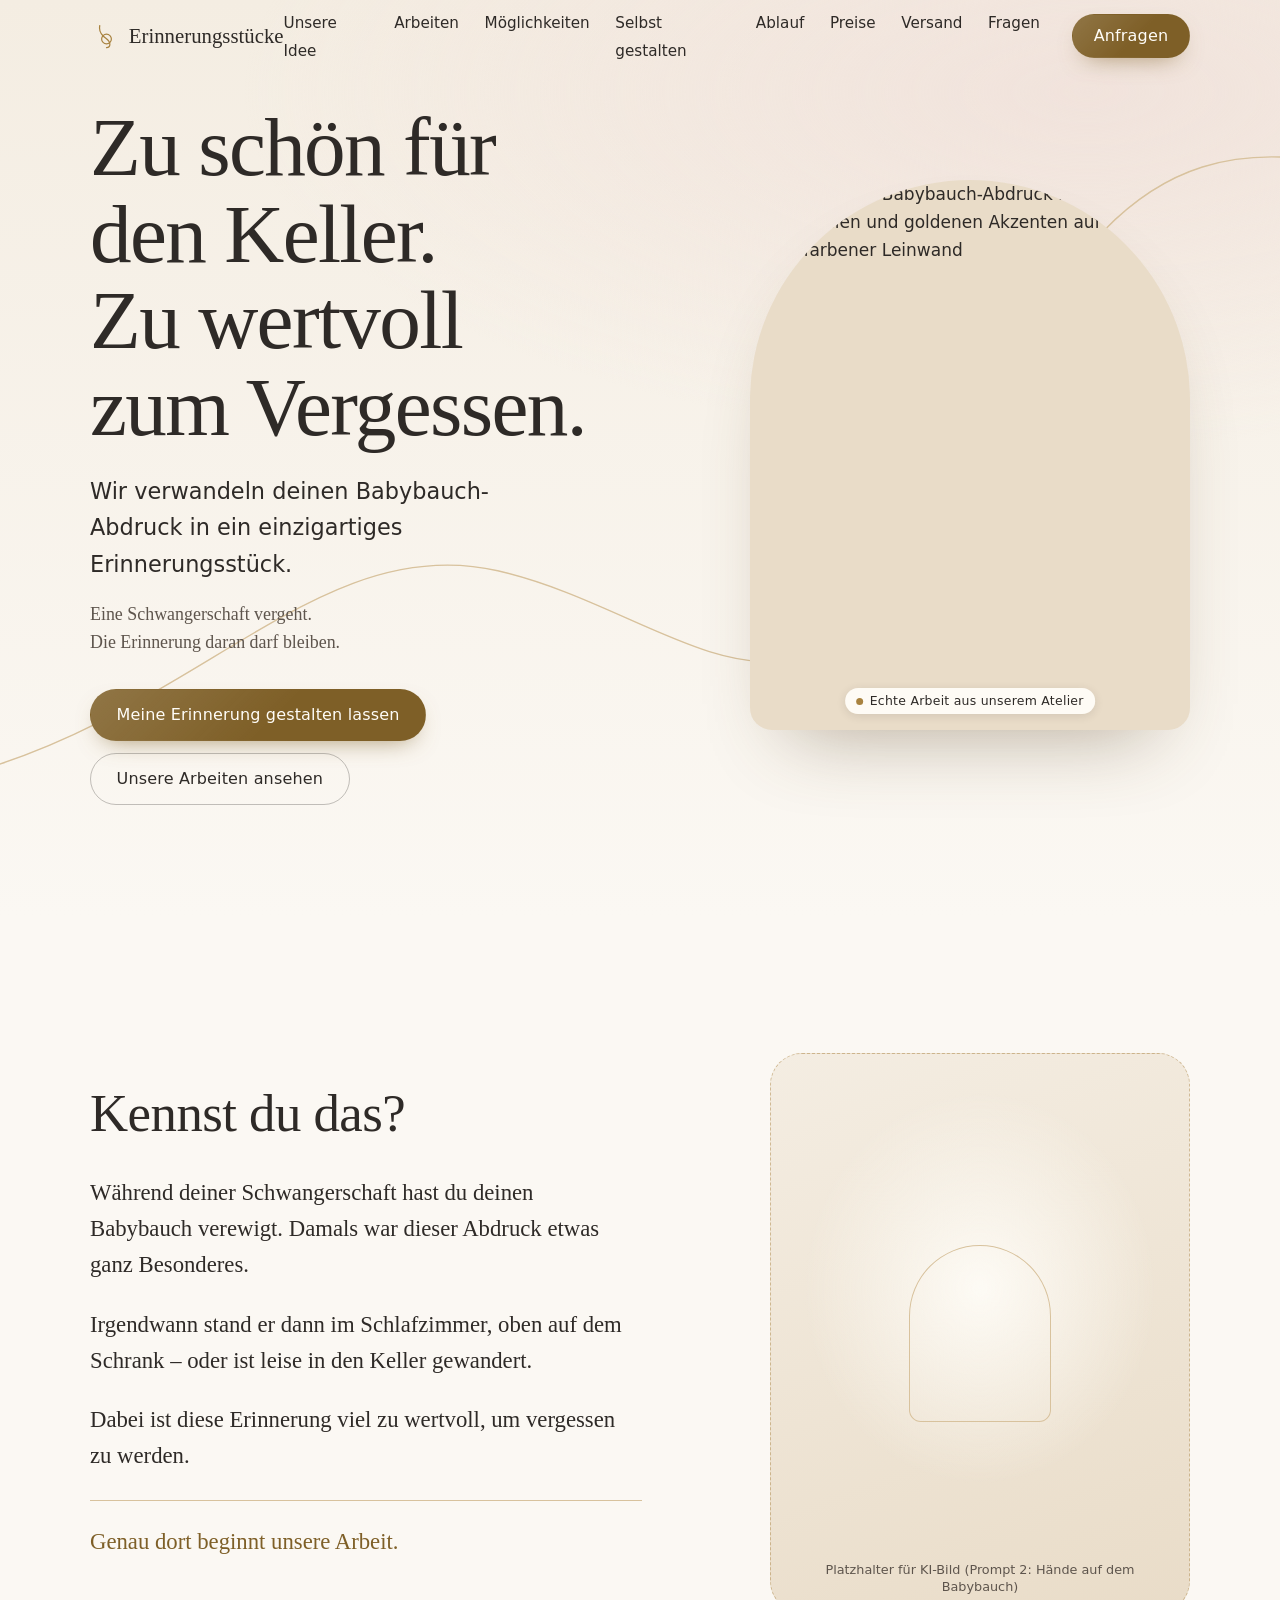
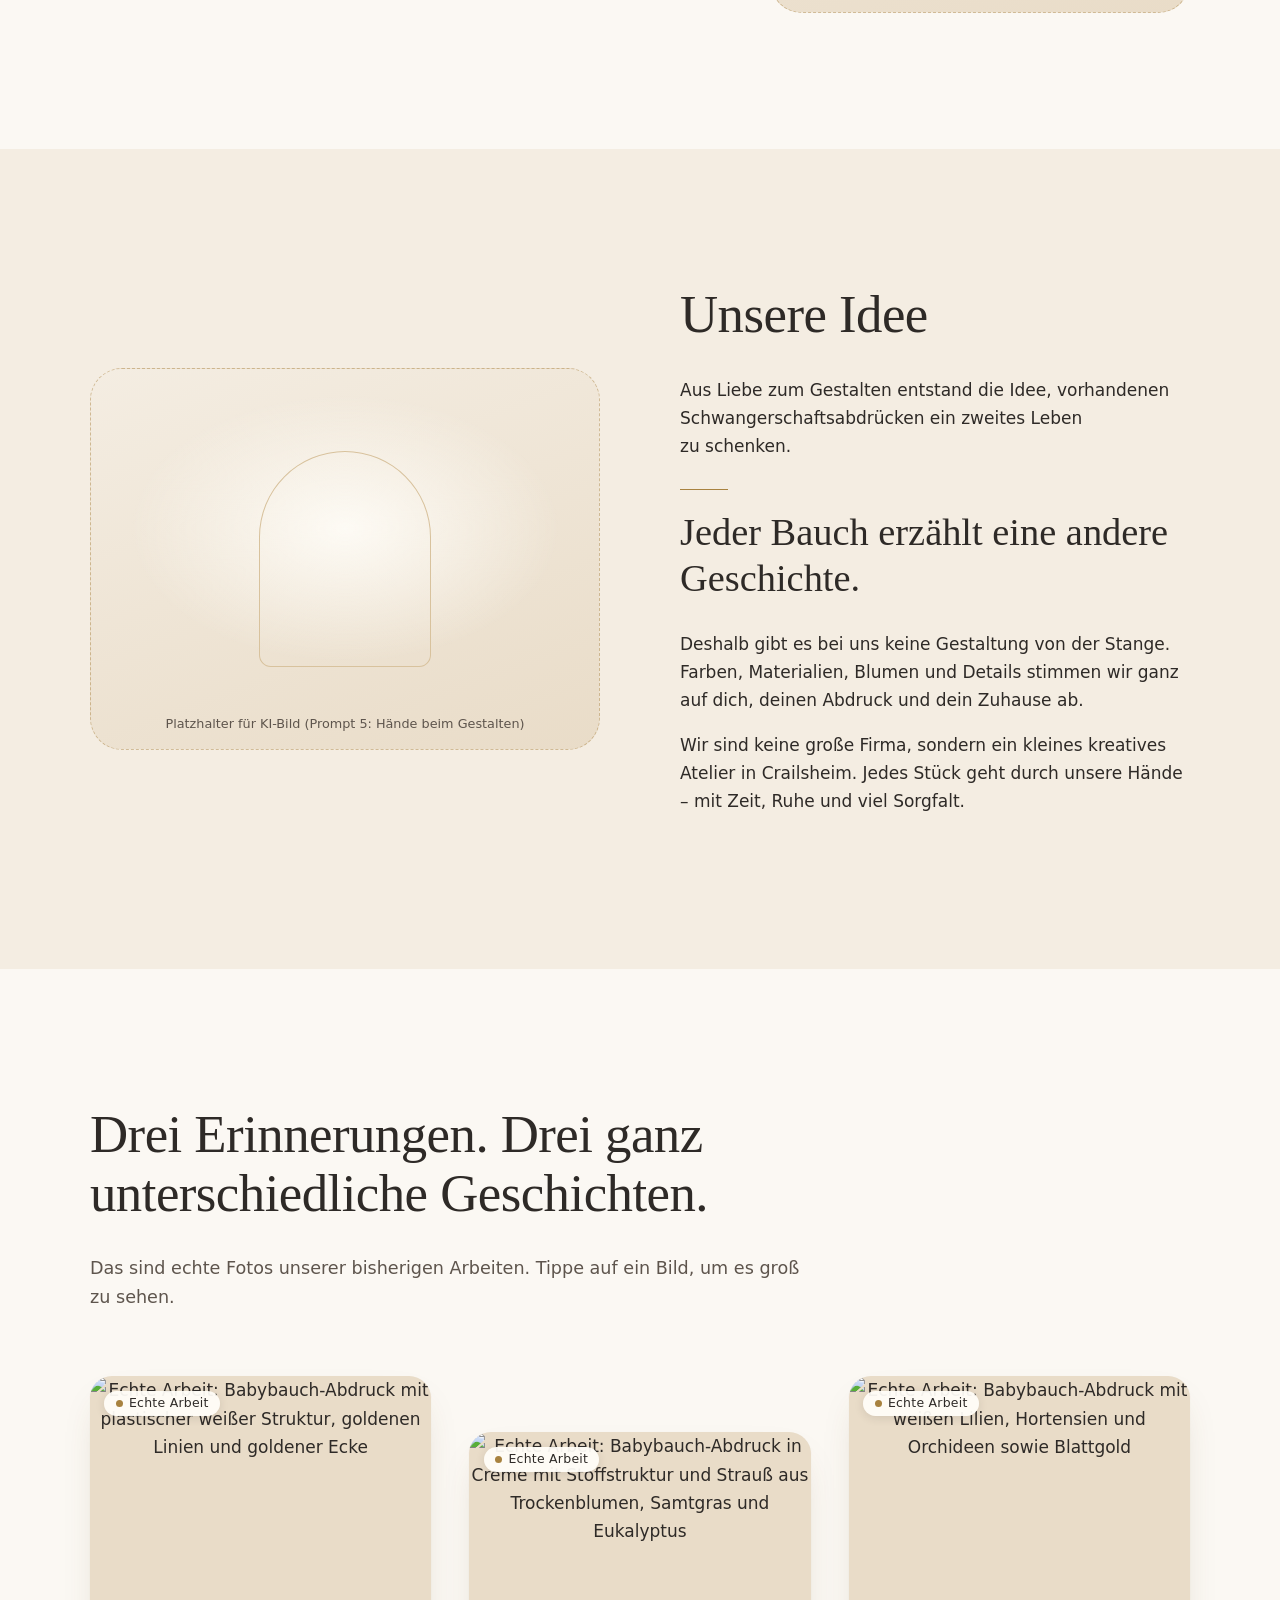
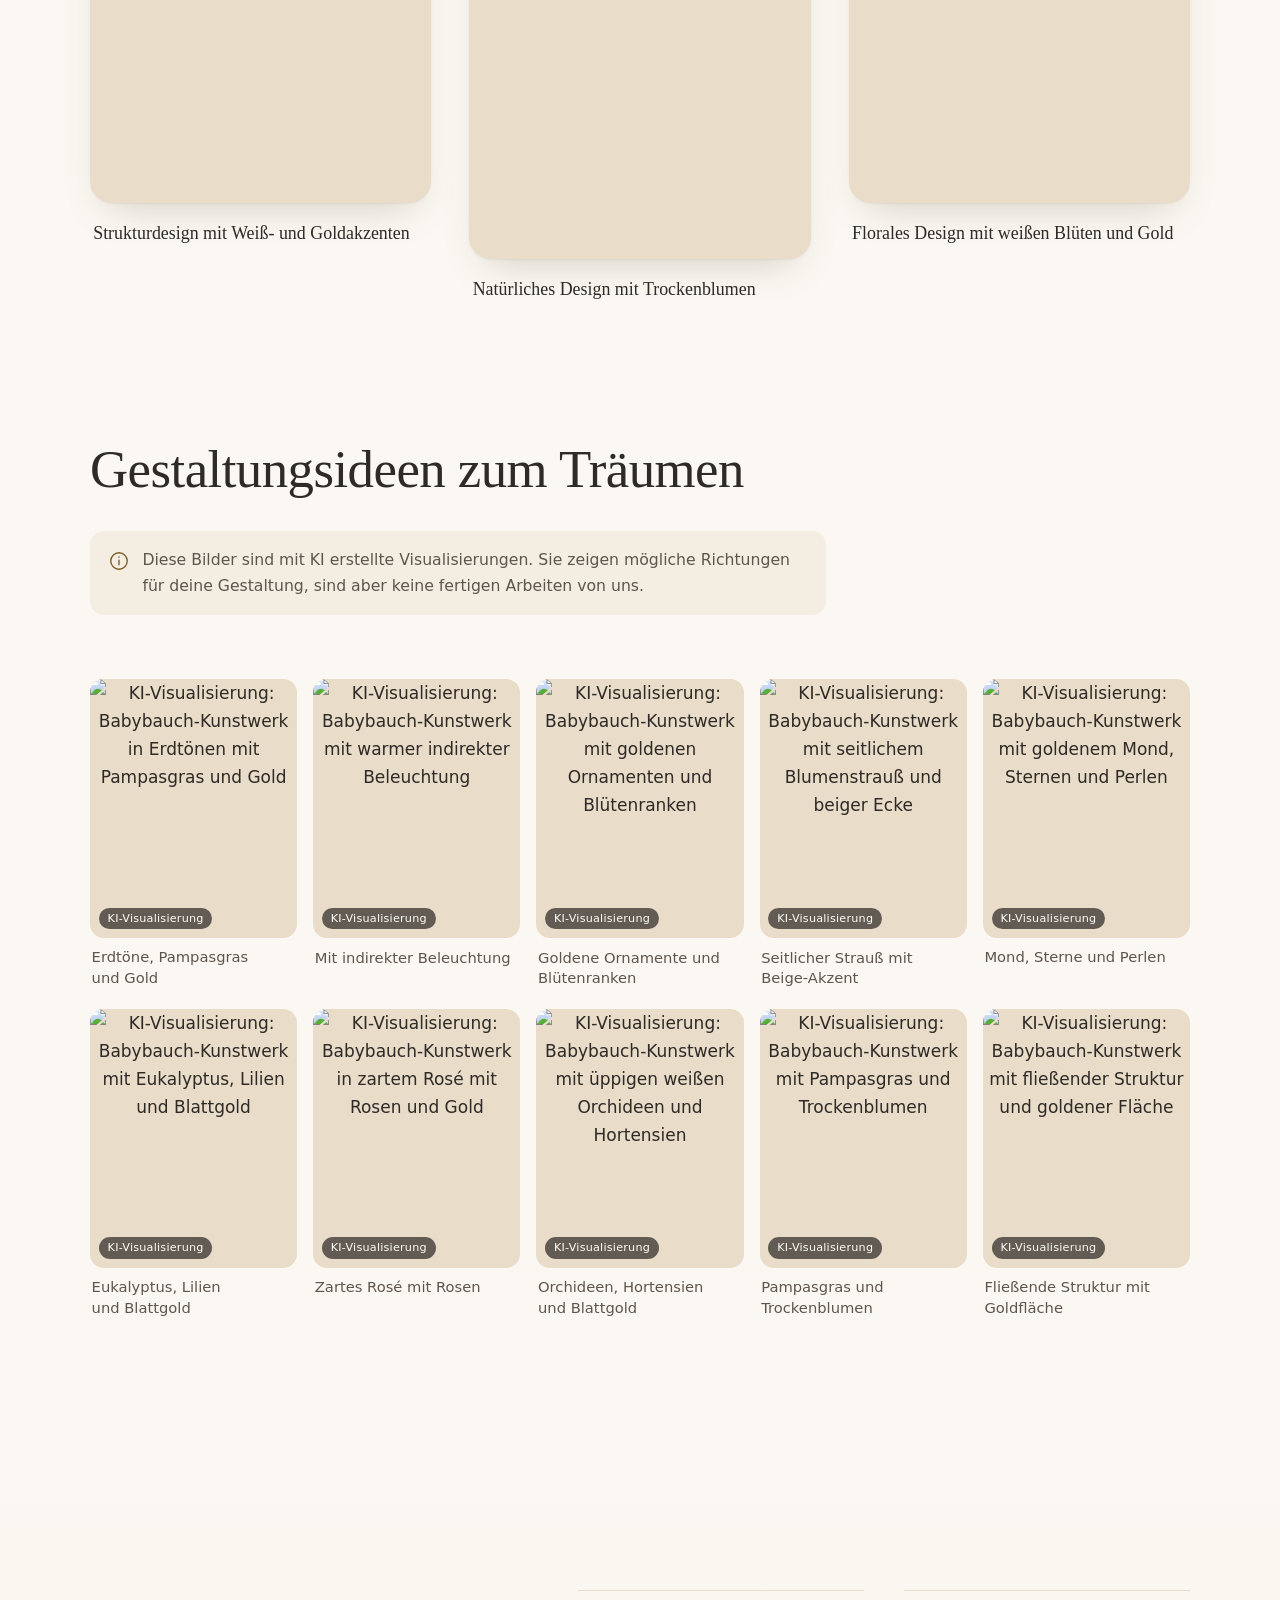
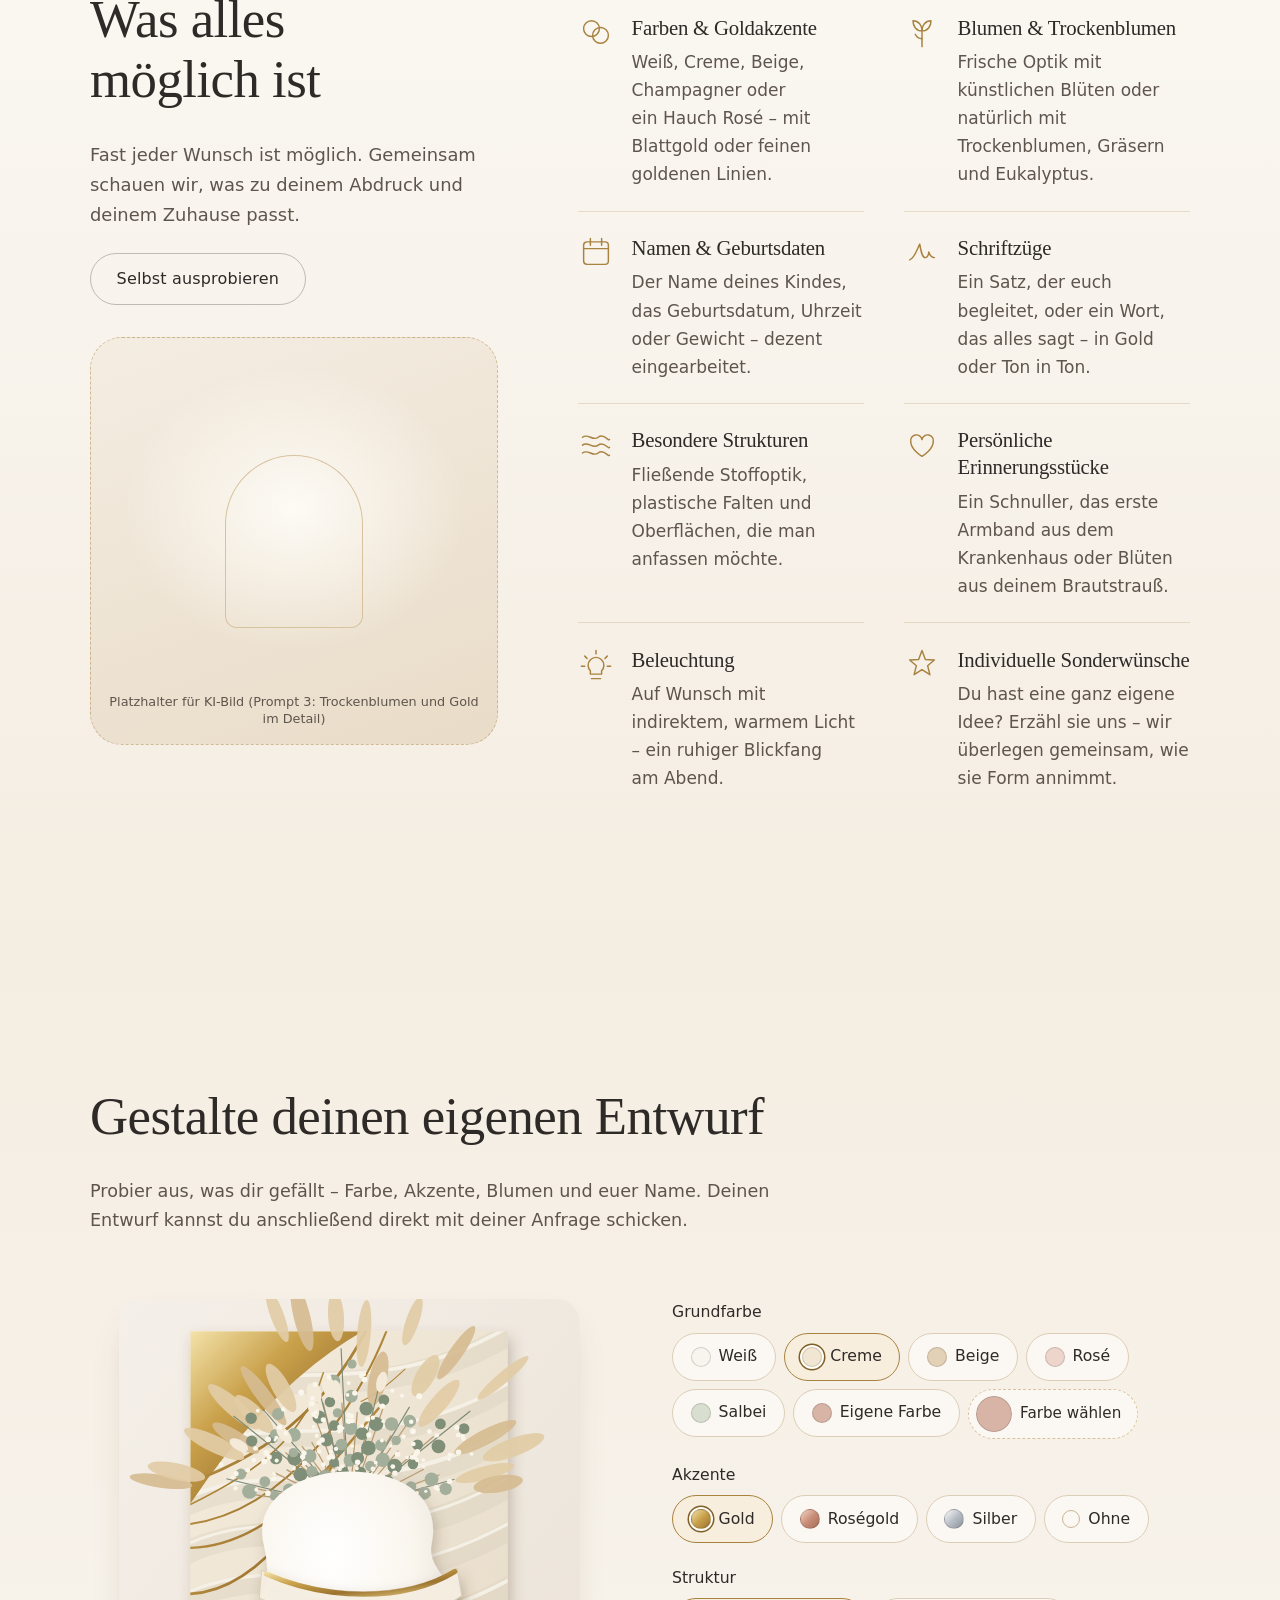
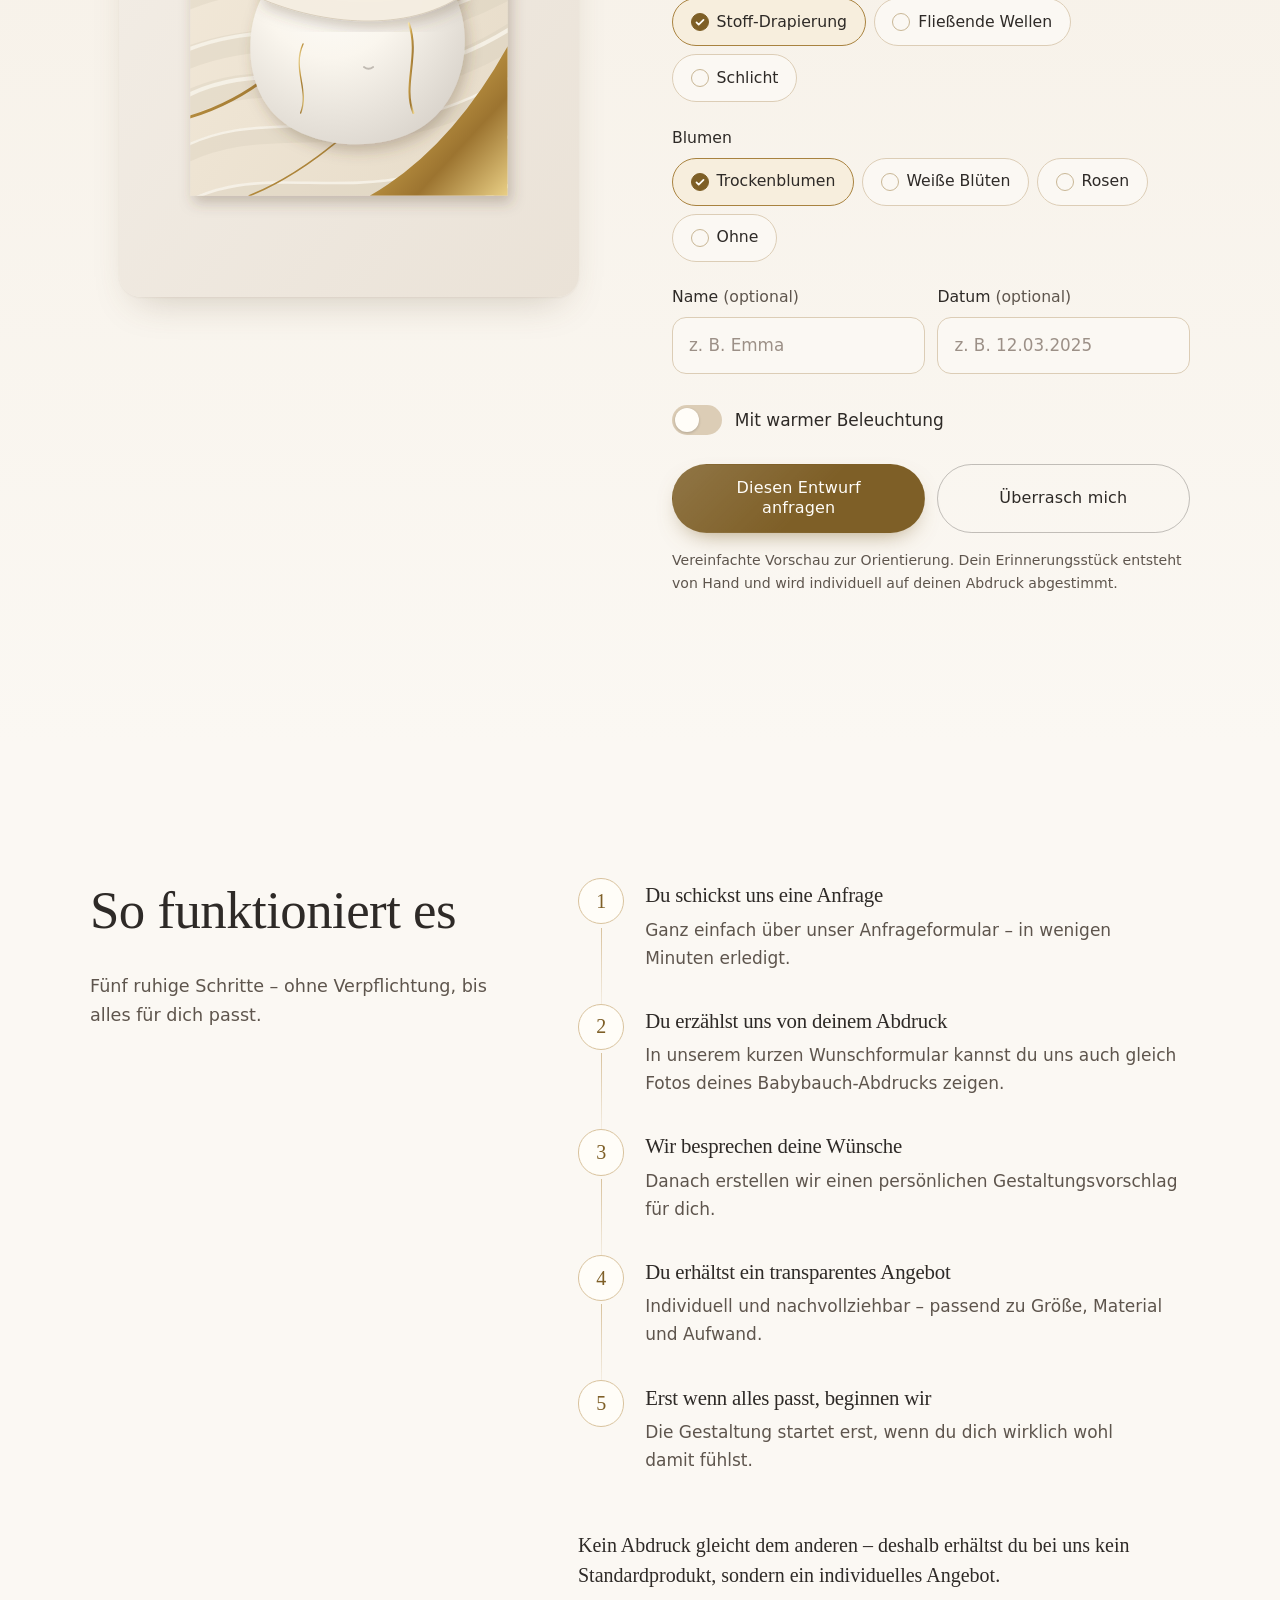
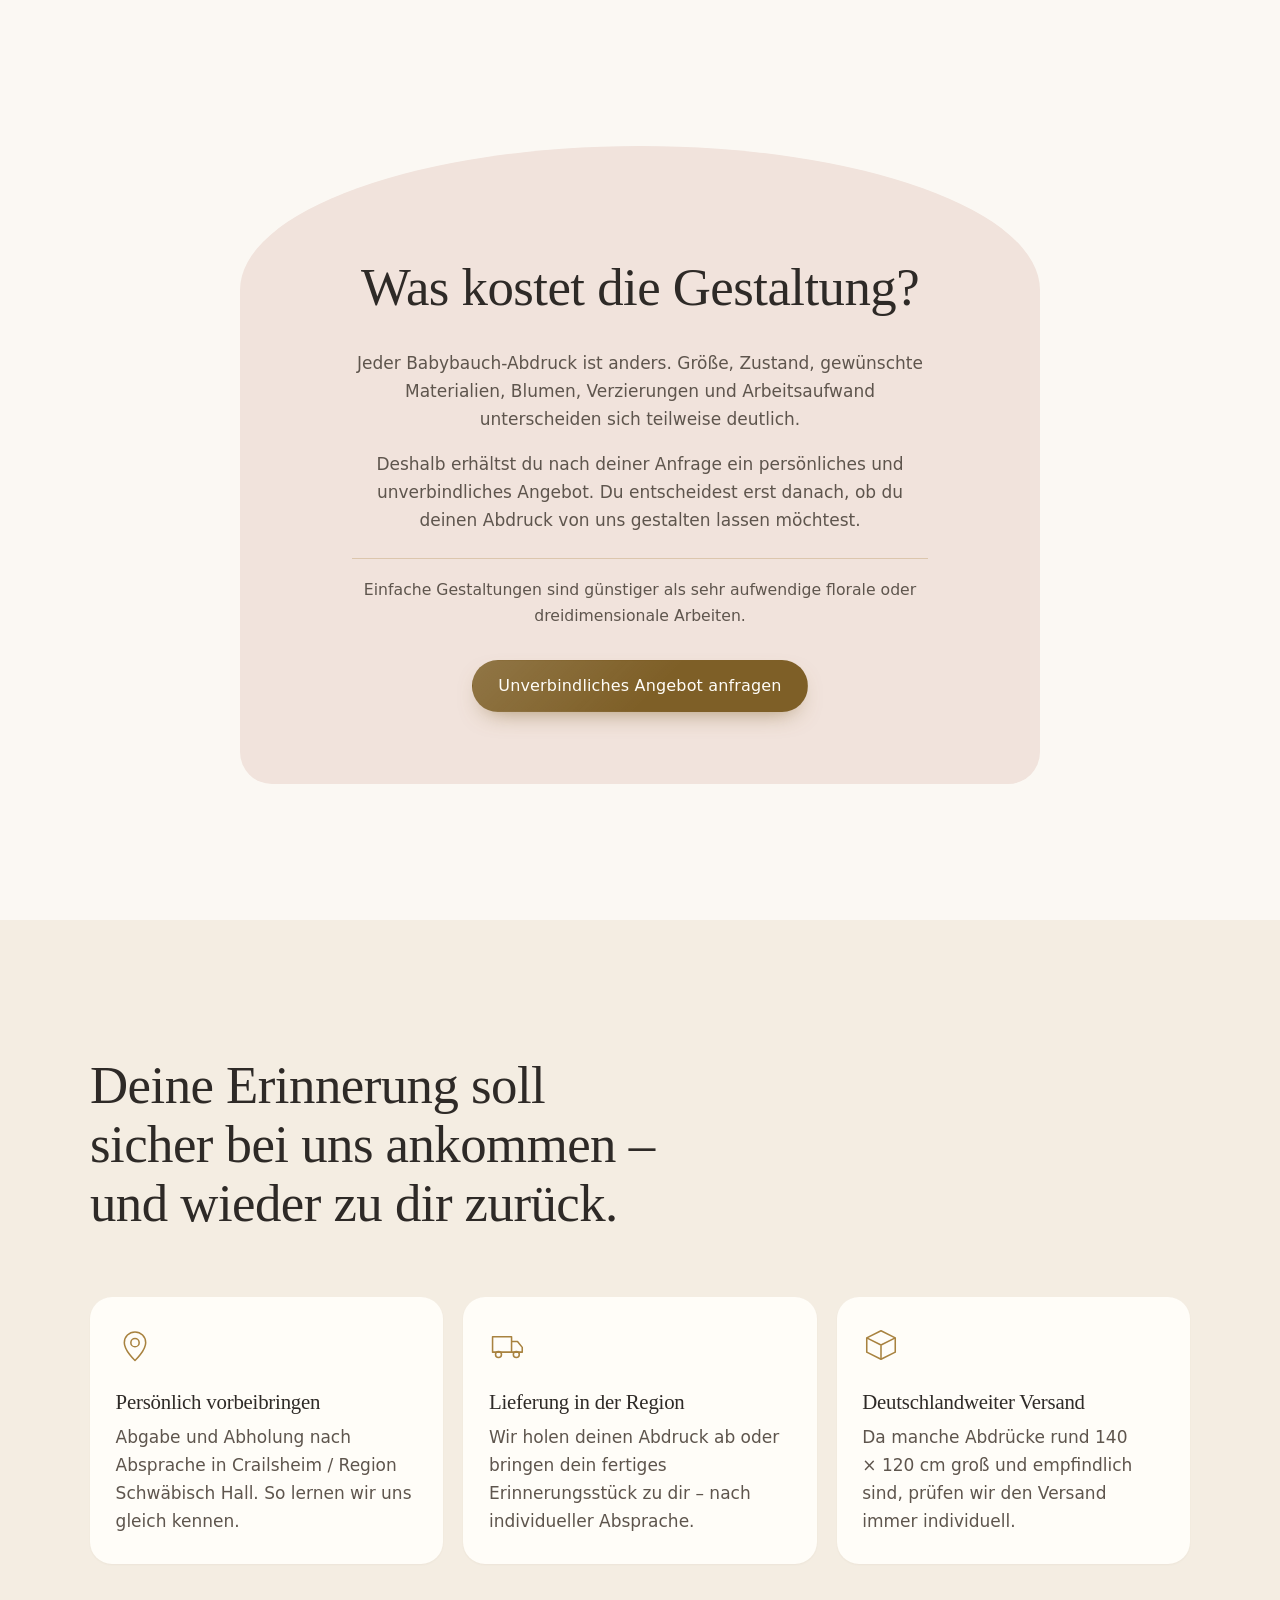
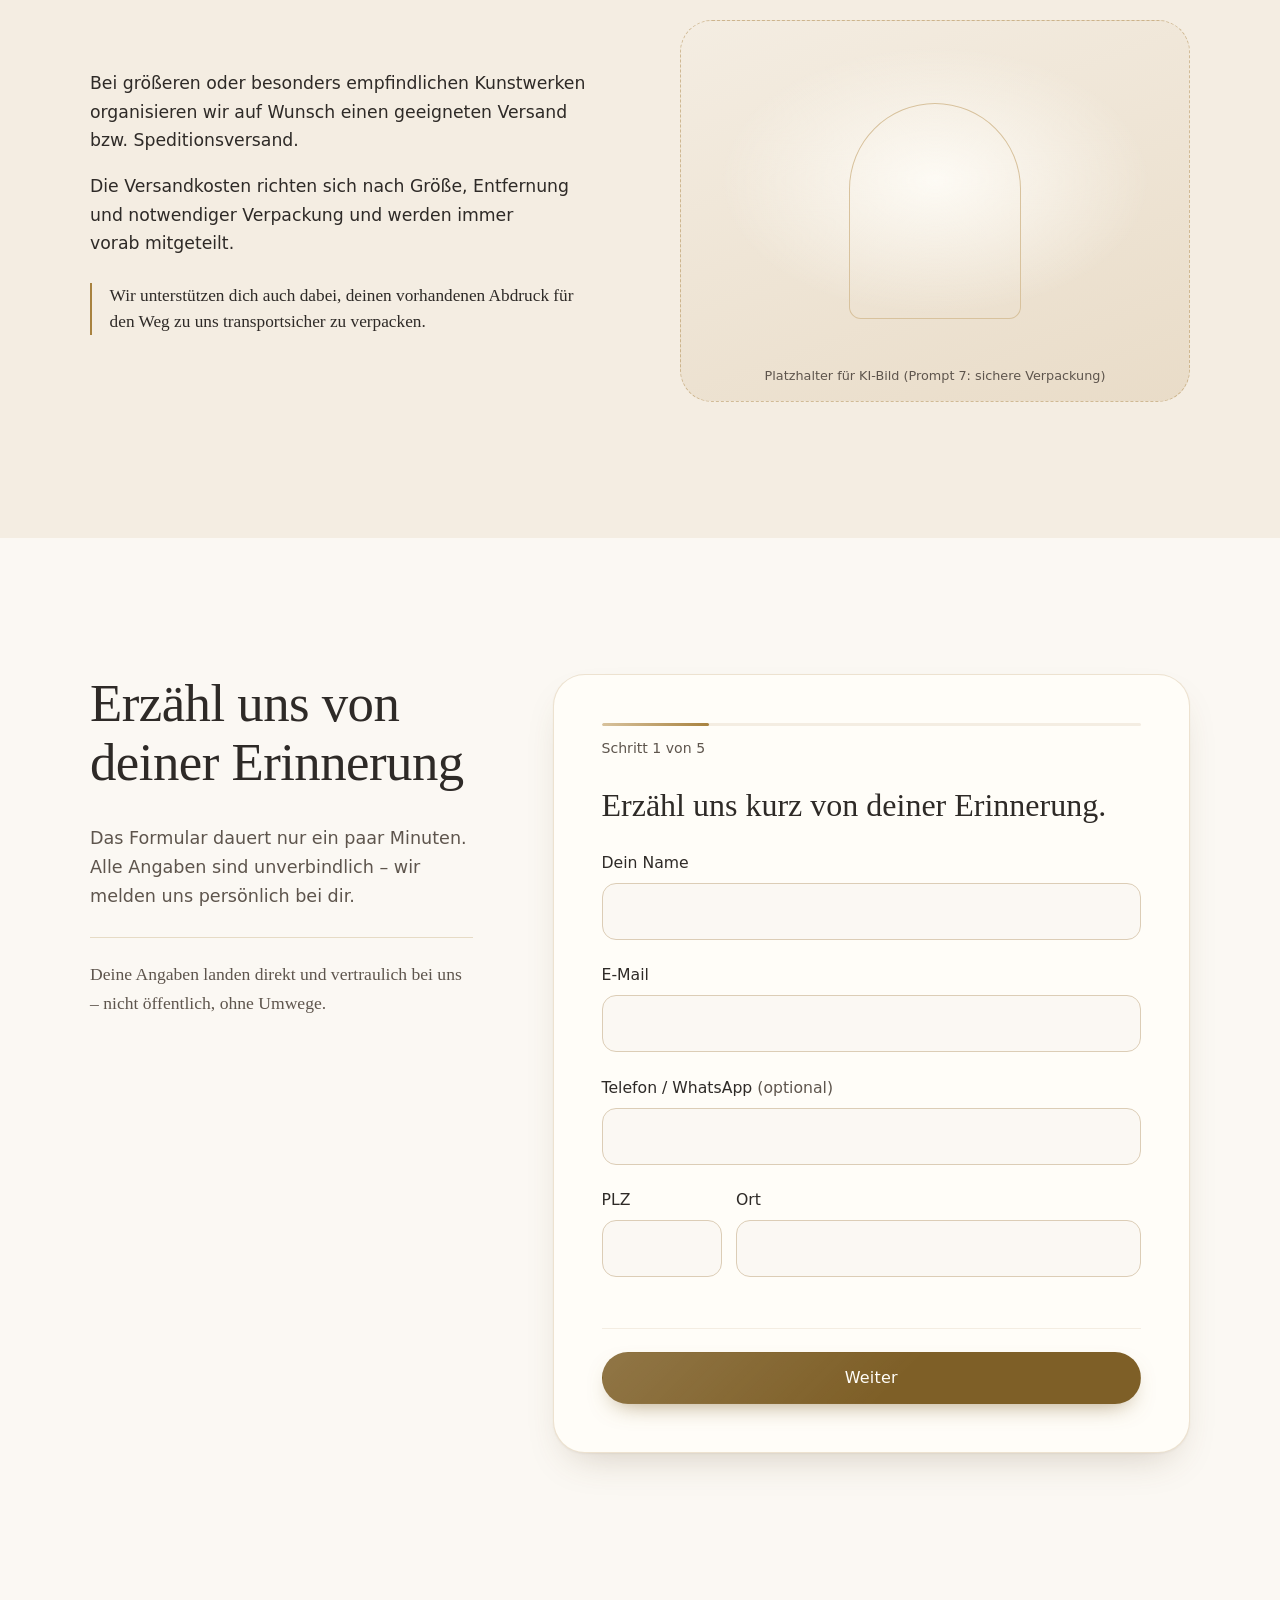
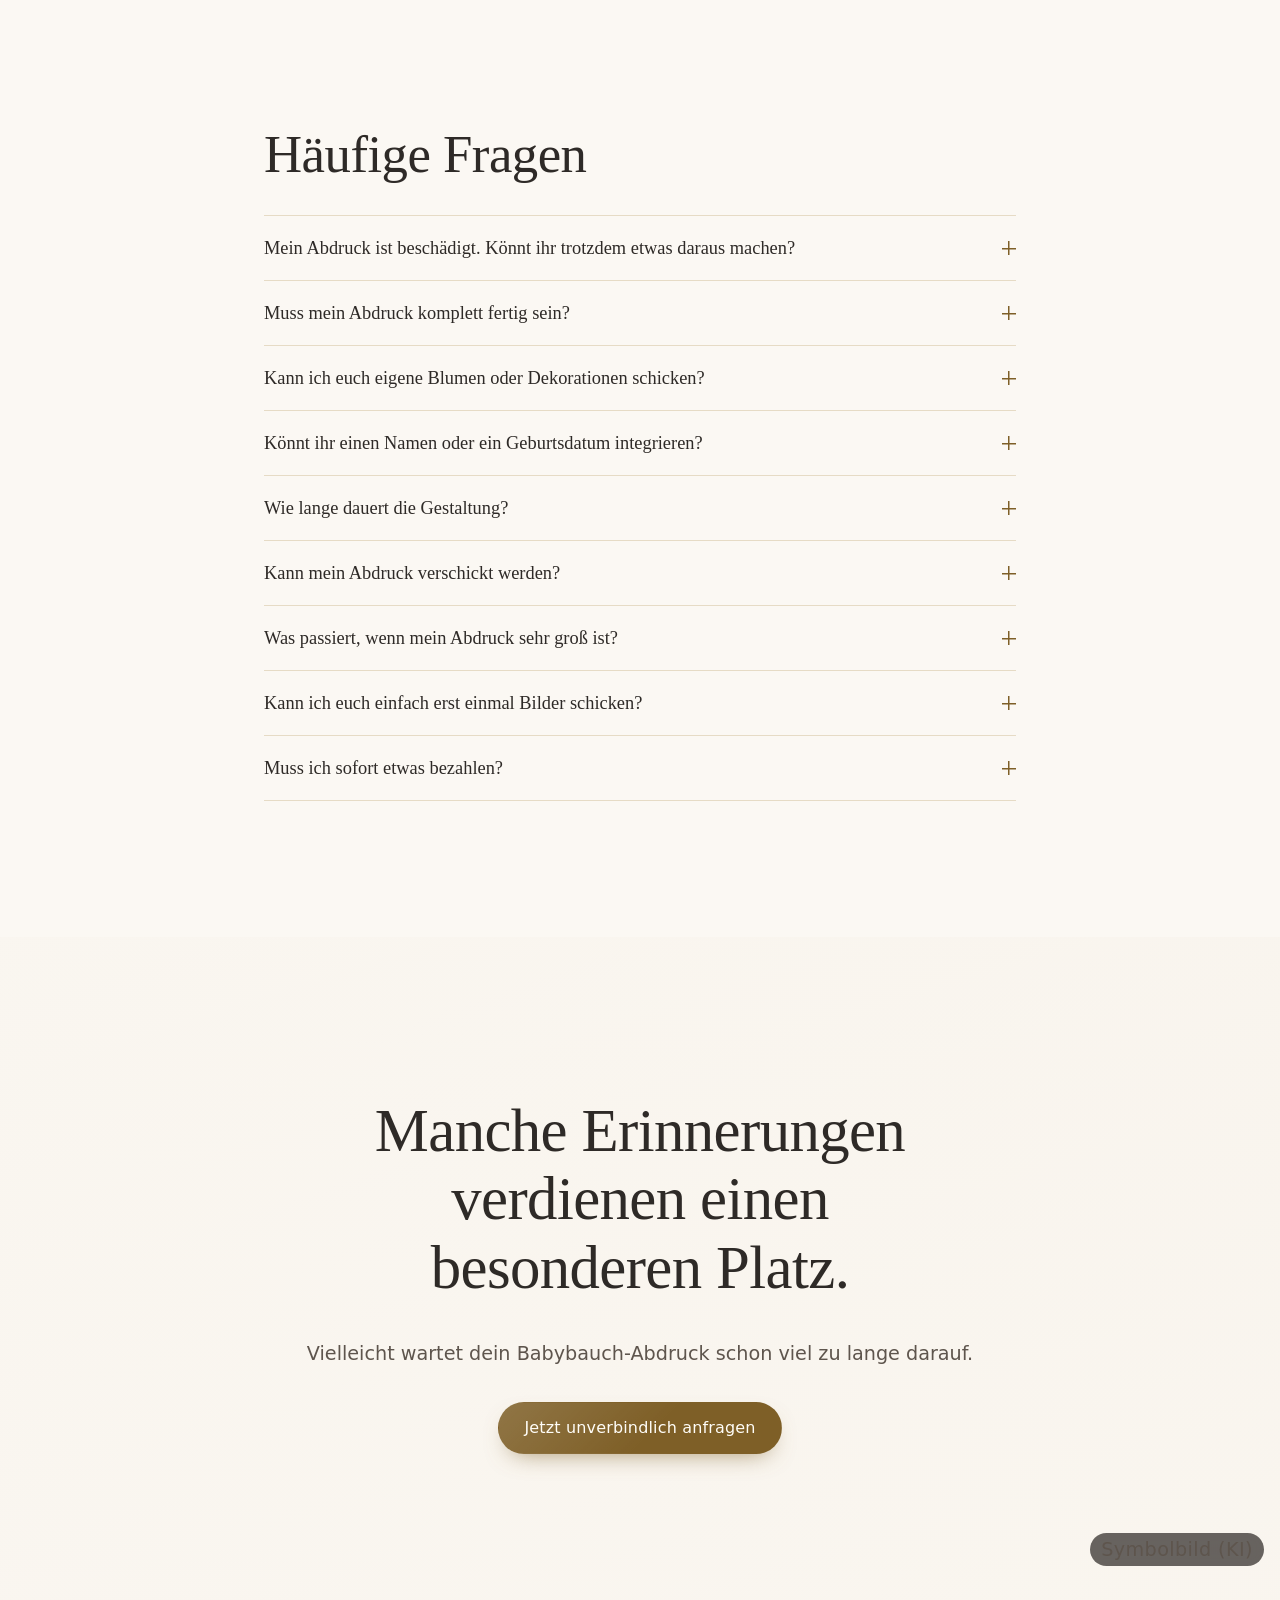
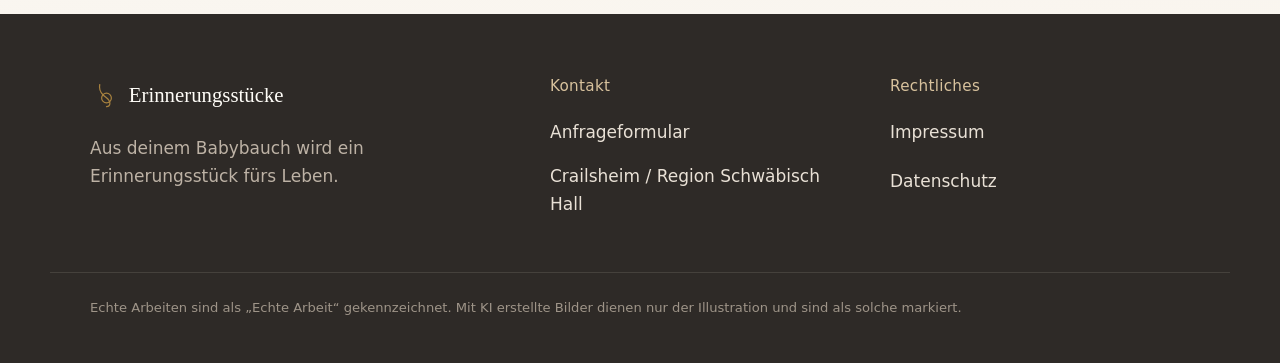
==== commit fa23096a: "Add files via upload" ====
--- a/index.html
+++ b/index.html
@@ -1,547 +1,701 @@
-<!doctype html>
+<!DOCTYPE html>
 <html lang="de">
 <head>
-  <meta charset="utf-8" />
-  <meta name="viewport" content="width=device-width, initial-scale=1" />
-  <meta name="theme-color" content="#f7f1ea" />
-  <title>Erinnerungsstück | Babybauch-Abdruck gestalten lassen</title>
-  <meta name="description" content="Aus deinem Babybauch-Abdruck wird ein einzigartiges Erinnerungsstück. Individuelle Gestaltung mit Struktur, Blumen, Gold und persönlichen Details – aus Crailsheim, mit Versand nach Absprache." />
-  <meta name="keywords" content="Babybauch Abdruck gestalten, Schwangerschaftsabdruck verschönern, Gipsabdruck Schwangerschaft, Babybauch Kunstwerk, Crailsheim, Schwäbisch Hall" />
-  <meta property="og:title" content="Zu schön für den Keller. Zu wertvoll zum Vergessen." />
-  <meta property="og:description" content="Wir verwandeln deinen Babybauch-Abdruck in ein einzigartiges Erinnerungsstück." />
-  <meta property="og:type" content="website" />
-  <meta property="og:image" content="assets/images/referenz-3.jpg" />
-  <link rel="icon" href="assets/favicon.svg" type="image/svg+xml" />
-  <link rel="stylesheet" href="style.css" />
+  <meta charset="utf-8">
+  <meta name="viewport" content="width=device-width, initial-scale=1, viewport-fit=cover">
+
+  <!-- ============================================================
+       SEO – Titel, Beschreibung, Keywords
+       ============================================================ -->
+  <title>Babybauch-Abdruck gestalten lassen | Einzigartige Erinnerungsstücke</title>
+  <meta name="description" content="Dein Babybauch-Abdruck aus Gips verdient mehr als den Keller. Wir gestalten deinen Schwangerschaftsabdruck individuell mit Struktur, Blumen und Goldakzenten – persönlich, von Hand, aus Crailsheim. Unverbindlich anfragen.">
+  <meta name="keywords" content="Babybauch Abdruck gestalten, Schwangerschaftsabdruck verschönern, Babybauch Gipsabdruck gestalten, Babybauch Abdruck veredeln, Schwangerschaftserinnerung, Babybauch Kunstwerk, Babybauch Abdruck Crailsheim, Babybauch Abdruck Schwäbisch Hall, Gipsabdruck Schwangerschaft gestalten">
+  <meta name="robots" content="index, follow">
+  <meta name="theme-color" content="#F6F0E7">
+  <!-- Nach Veröffentlichung echte Adresse eintragen, z. B. https://DEIN-NAME.github.io/REPO/ -->
+  <link rel="canonical" href="https://[DEINE-DOMAIN]/">
+
+  <!-- OpenGraph (WhatsApp, Facebook, Instagram-Linkvorschau) -->
+  <meta property="og:type" content="website">
+  <meta property="og:locale" content="de_DE">
+  <meta property="og:title" content="Zu schön für den Keller. Zu wertvoll zum Vergessen.">
+  <meta property="og:description" content="Wir verwandeln deinen Babybauch-Abdruck in ein einzigartiges Erinnerungsstück – individuell gestaltet, von Hand, aus Crailsheim.">
+  <!-- og:image braucht eine VOLLSTÄNDIGE URL, sobald die Seite online ist -->
+  <meta property="og:image" content="https://[DEINE-DOMAIN]/assets/images/og-image.jpg">
+  <meta property="og:image:width" content="1200">
+  <meta property="og:image:height" content="630">
+  <meta property="og:url" content="https://[DEINE-DOMAIN]/">
+  <meta name="twitter:card" content="summary_large_image">
+
+  <link rel="icon" href="assets/favicon.svg" type="image/svg+xml">
+  <link rel="preload" href="assets/fonts/fraunces-latin-full-normal.woff2" as="font" type="font/woff2" crossorigin>
+  <link rel="preload" href="assets/fonts/jost-latin-wght-normal.woff2" as="font" type="font/woff2" crossorigin>
+  <link rel="preload" href="assets/images/referenz-3.jpg" as="image">
+  <link rel="stylesheet" href="style.css">
+
+  <script type="application/ld+json">
+  {
+    "@context": "https://schema.org",
+    "@type": "LocalBusiness",
+    "name": "Erinnerungsstücke – Babybauch-Abdrücke gestalten",
+    "description": "Individuelle Gestaltung und Veredelung von Babybauch- und Schwangerschaftsabdrücken.",
+    "areaServed": ["Crailsheim", "Schwäbisch Hall", "Deutschland"],
+    "address": { "@type": "PostalAddress", "addressLocality": "Crailsheim", "addressRegion": "Baden-Württemberg", "addressCountry": "DE" },
+    "image": "https://[DEINE-DOMAIN]/assets/images/og-image.jpg"
+  }
+  </script>
 </head>
 <body>
-  <a class="skip-link" href="#main">Zum Inhalt springen</a>
-
-  <header class="site-header" id="top">
-    <div class="container nav-wrap">
-      <a class="brand brand-minimal" href="#top" aria-label="Startseite">
-        <strong>Erinnerungsstück<span class="brand-dot">.</span></strong>
-      </a>
-      <button class="menu-toggle" aria-controls="main-nav" aria-expanded="false" aria-label="Menü öffnen">
-        <span></span><span></span><span></span>
-      </button>
-      <nav id="main-nav" class="main-nav" aria-label="Hauptnavigation">
-        <a href="#idee">Unsere Idee</a>
-        <a href="#arbeiten">Arbeiten</a>
-        <a href="#moeglichkeiten">Möglichkeiten</a>
-        <a href="#preise">Preise</a>
-        <a href="#ablauf">Ablauf</a>
-        <a href="#versand">Abholung &amp; Versand</a>
-        <a href="#faq">Fragen</a>
-        <a href="#anfrage">Anfrage</a>
-        <button class="btn btn-small btn-primary open-form">Anfragen</button>
-      </nav>
-    </div>
-  </header>
-
-  <main id="main">
-    <section class="hero">
-      <div class="hero-deco hero-deco-one" aria-hidden="true"></div>
-      <div class="hero-deco hero-deco-two" aria-hidden="true"></div>
-      <div class="container hero-grid">
-        <div class="hero-copy reveal">
-          <span class="eyebrow">Handgemacht · Persönlich · Einzigartig</span>
-          <h1>Zu schön für den Keller.<br><em>Zu wertvoll zum Vergessen.</em></h1>
-          <p class="hero-lead">Wir verwandeln deinen vorhandenen Babybauch-Abdruck in ein Erinnerungsstück, das wieder gesehen werden darf – liebevoll gestaltet, individuell und ganz nach deiner Geschichte.</p>
-          <div class="hero-actions">
-            <button class="btn btn-primary open-form">Meine Erinnerung gestalten lassen</button>
-            <a class="btn btn-ghost" href="#arbeiten">Unsere Arbeiten ansehen</a>
-          </div>
-          <div class="trust-row" aria-label="Vorteile">
-            <span>♡ persönliche Abstimmung</span>
-            <span>✦ individuelle Gestaltung</span>
-            <span>⌂ Crailsheim & Umgebung</span>
+<a class="skip" href="#inhalt">Zum Inhalt springen</a>
+
+<!-- ============================================================
+     KOPFZEILE / NAVIGATION
+     Markenname: unten bei class="brand" ändern (auch im Footer)
+     ============================================================ -->
+<header class="site-header" id="top">
+  <div class="wrap header-inner">
+    <a class="brand" href="#top" aria-label="Zur Startseite">
+      <svg class="brand-mark" viewBox="0 0 40 40" aria-hidden="true"><path d="M13 6c-1.5 7 1.5 11 4.5 14 4 4 9 5.5 9 11 0 3-2 4.5-4.5 4.5"/><circle cx="22" cy="24" r="6.5"/></svg>
+      <span>Erinnerungsstücke</span>
+    </a>
+    <nav class="nav" id="nav" aria-label="Hauptnavigation">
+      <ul>
+        <li><a href="#idee">Unsere Idee</a></li>
+        <li><a href="#arbeiten">Arbeiten</a></li>
+        <li><a href="#moeglichkeiten">Möglichkeiten</a></li>
+        <li><a href="#gestalten">Selbst gestalten</a></li>
+        <li><a href="#ablauf">Ablauf</a></li>
+        <li><a href="#preise">Preise</a></li>
+        <li><a href="#versand">Versand</a></li>
+        <li><a href="#faq">Fragen</a></li>
+      </ul>
+      <a class="btn btn-gold nav-cta" href="#anfrage" data-open-form>Anfragen</a>
+    </nav>
+    <button class="menu-toggle" type="button" aria-controls="nav" aria-expanded="false" aria-label="Menü öffnen">
+      <span></span><span></span>
+    </button>
+  </div>
+</header>
+
+<main id="inhalt">
+
+<!-- ============================================================
+     1. HERO
+     ============================================================ -->
+<section class="hero" aria-labelledby="hero-title">
+  <svg class="hero-line" viewBox="0 0 1440 900" preserveAspectRatio="none" aria-hidden="true">
+    <path d="M-40 760 C 220 700, 360 520, 560 560 S 900 760, 1040 520 S 1260 120, 1500 160"/>
+  </svg>
+  <div class="wrap hero-grid">
+    <div class="hero-text">
+      <h1 id="hero-title">
+        <span class="line">Zu schön für den Keller.</span>
+        <span class="line">Zu wertvoll zum Vergessen.</span>
+      </h1>
+      <p class="hero-lead">Wir verwandeln deinen Babybauch-Abdruck in ein einzigartiges Erinnerungsstück.</p>
+      <p class="hero-quiet">Eine Schwangerschaft vergeht.<br>Die Erinnerung daran darf bleiben.</p>
+      <div class="hero-actions">
+        <a class="btn btn-gold" href="#anfrage" data-open-form>Meine Erinnerung gestalten lassen</a>
+        <a class="btn btn-ghost" href="#arbeiten">Unsere Arbeiten ansehen</a>
+      </div>
+    </div>
+    <figure class="hero-figure">
+      <div class="arch">
+        <img src="assets/images/referenz-3.jpg" width="1122" height="1402"
+             alt="Echte Arbeit: Babybauch-Abdruck mit weißen Blüten, Lilien und goldenen Akzenten auf cremefarbener Leinwand"
+             fetchpriority="high" decoding="async">
+      </div>
+      <figcaption class="tag tag-real">Echte Arbeit aus unserem Atelier</figcaption>
+    </figure>
+  </div>
+</section>
+
+<!-- ============================================================
+     2. EMOTIONALER EINSTIEG
+     ============================================================ -->
+<section class="section intro" aria-labelledby="intro-title">
+  <div class="wrap intro-grid">
+    <div class="intro-text reveal">
+      <h2 id="intro-title">Kennst du das?</h2>
+      <p>Während deiner Schwangerschaft hast du deinen Babybauch verewigt. Damals war dieser Abdruck etwas ganz Besonderes.</p>
+      <p>Irgendwann stand er dann im Schlafzimmer, oben auf dem Schrank – oder ist leise in den Keller gewandert.</p>
+      <p>Dabei ist diese Erinnerung viel zu wertvoll, um vergessen zu werden.</p>
+      <p class="intro-turn">Genau dort beginnt unsere Arbeit.</p>
+    </div>
+    <!-- KI-BILD-SLOT: Datei assets/images/ki/haende-auf-bauch.jpg (Prompt 2) -->
+    <figure class="slot slot-tall reveal" data-slot>
+      <img src="assets/images/ki/haende-auf-bauch.jpg" width="900" height="1200" loading="lazy" decoding="async"
+           alt="Symbolbild: Hände ruhen auf einem Schwangerschaftsbauch in hellem Kleid">
+      <figcaption class="slot-hint">Platzhalter für KI-Bild (Prompt 2: Hände auf dem Babybauch)</figcaption>
+    </figure>
+  </div>
+</section>
+
+<!-- ============================================================
+     3. ÜBER UNS / UNSERE IDEE
+     ============================================================ -->
+<section class="section about" id="idee" aria-labelledby="about-title">
+  <div class="wrap about-grid">
+    <!-- KI-BILD-SLOT: assets/images/ki/haende-gestalten.jpg (Prompt 5) -->
+    <figure class="slot slot-wide reveal" data-slot>
+      <img src="assets/images/ki/haende-gestalten.jpg" width="1200" height="900" loading="lazy" decoding="async"
+           alt="Symbolbild: Hände tragen Blattgold auf einen Babybauch-Abdruck auf">
+      <figcaption class="slot-hint">Platzhalter für KI-Bild (Prompt 5: Hände beim Gestalten)</figcaption>
+    </figure>
+    <div class="about-text reveal">
+      <h2 id="about-title">Unsere Idee</h2>
+      <p>Aus Liebe zum Gestalten entstand die Idee, vorhandenen Schwangerschaftsabdrücken ein zweites Leben zu schenken.</p>
+      <blockquote class="pull">Jeder Bauch erzählt eine andere Geschichte.</blockquote>
+      <p>Deshalb gibt es bei uns keine Gestaltung von der Stange. Farben, Materialien, Blumen und Details stimmen wir ganz auf dich, deinen Abdruck und dein Zuhause ab.</p>
+      <p>Wir sind keine große Firma, sondern ein kleines kreatives Atelier in Crailsheim. Jedes Stück geht durch unsere Hände – mit Zeit, Ruhe und viel Sorgfalt.</p>
+    </div>
+  </div>
+</section>
+
+<!-- ============================================================
+     4. ECHTE REFERENZEN
+     Neue Referenz hinzufügen: ein <li class="ref">…</li> kopieren,
+     Bild in assets/images/ ablegen, Pfad + Text anpassen.
+     ============================================================ -->
+<section class="section works" id="arbeiten" aria-labelledby="works-title">
+  <div class="wrap">
+    <header class="section-head reveal">
+      <h2 id="works-title">Drei Erinnerungen. Drei ganz unterschiedliche Geschichten.</h2>
+      <p>Das sind echte Fotos unserer bisherigen Arbeiten. Tippe auf ein Bild, um es groß zu sehen.</p>
+    </header>
+    <ul class="refs" data-gallery="refs">
+      <li class="ref reveal">
+        <button type="button" class="ref-btn" data-lightbox data-src="assets/images/referenz-1.jpg"
+                data-caption="Strukturdesign mit Weiß- und Goldakzenten" data-kind="real">
+          <img src="assets/images/referenz-1.jpg" width="1122" height="1402" loading="lazy" decoding="async"
+               alt="Echte Arbeit: Babybauch-Abdruck mit plastischer weißer Struktur, goldenen Linien und goldener Ecke">
+          <span class="tag tag-real">Echte Arbeit</span>
+        </button>
+        <p class="ref-caption">Strukturdesign mit Weiß- und Goldakzenten</p>
+      </li>
+      <li class="ref reveal">
+        <button type="button" class="ref-btn" data-lightbox data-src="assets/images/referenz-2.jpg"
+                data-caption="Natürliches Design mit Trockenblumen" data-kind="real">
+          <img src="assets/images/referenz-2.jpg" width="1122" height="1402" loading="lazy" decoding="async"
+               alt="Echte Arbeit: Babybauch-Abdruck in Creme mit Stoffstruktur und Strauß aus Trockenblumen, Samtgras und Eukalyptus">
+          <span class="tag tag-real">Echte Arbeit</span>
+        </button>
+        <p class="ref-caption">Natürliches Design mit Trockenblumen</p>
+      </li>
+      <li class="ref reveal">
+        <button type="button" class="ref-btn" data-lightbox data-src="assets/images/referenz-3.jpg"
+                data-caption="Florales Design mit weißen Blüten und Gold" data-kind="real">
+          <img src="assets/images/referenz-3.jpg" width="1122" height="1402" loading="lazy" decoding="async"
+               alt="Echte Arbeit: Babybauch-Abdruck mit weißen Lilien, Hortensien und Orchideen sowie Blattgold">
+          <span class="tag tag-real">Echte Arbeit</span>
+        </button>
+        <p class="ref-caption">Florales Design mit weißen Blüten und Gold</p>
+      </li>
+    </ul>
+    <div class="slider-dots" aria-hidden="true"><span></span><span></span><span></span></div>
+  </div>
+</section>
+
+<!-- ============================================================
+     4b. GESTALTUNGSIDEEN (KI-VISUALISIERUNGEN – KEINE ECHTEN ARBEITEN)
+     ============================================================ -->
+<section class="section ideas" aria-labelledby="ideas-title">
+  <div class="wrap">
+    <header class="section-head reveal">
+      <h2 id="ideas-title">Gestaltungsideen zum Träumen</h2>
+      <p class="ki-note">
+        <svg viewBox="0 0 24 24" aria-hidden="true"><circle cx="12" cy="12" r="9"/><path d="M12 11v5M12 7.5v.5"/></svg>
+        Diese Bilder sind mit KI erstellte Visualisierungen. Sie zeigen mögliche Richtungen für deine Gestaltung, sind aber keine fertigen Arbeiten von uns.
+      </p>
+    </header>
+    <ul class="idea-strip" data-gallery="ideas">
+      <li><button type="button" data-lightbox data-src="assets/images/inspiration/idee-01.jpg" data-caption="Erdtöne, Pampasgras und Gold" data-kind="ki"><img src="assets/images/inspiration/idee-01-klein.jpg" width="480" height="600" loading="lazy" decoding="async" alt="KI-Visualisierung: Babybauch-Kunstwerk in Erdtönen mit Pampasgras und Gold"><span class="tag tag-ki">KI-Visualisierung</span></button><p>Erdtöne, Pampasgras und Gold</p></li>
+      <li><button type="button" data-lightbox data-src="assets/images/inspiration/idee-02.jpg" data-caption="Mit indirekter Beleuchtung" data-kind="ki"><img src="assets/images/inspiration/idee-02-klein.jpg" width="480" height="600" loading="lazy" decoding="async" alt="KI-Visualisierung: Babybauch-Kunstwerk mit warmer indirekter Beleuchtung"><span class="tag tag-ki">KI-Visualisierung</span></button><p>Mit indirekter Beleuchtung</p></li>
+      <li><button type="button" data-lightbox data-src="assets/images/inspiration/idee-03.jpg" data-caption="Goldene Ornamente und Blütenranken" data-kind="ki"><img src="assets/images/inspiration/idee-03-klein.jpg" width="480" height="600" loading="lazy" decoding="async" alt="KI-Visualisierung: Babybauch-Kunstwerk mit goldenen Ornamenten und Blütenranken"><span class="tag tag-ki">KI-Visualisierung</span></button><p>Goldene Ornamente und Blütenranken</p></li>
+      <li><button type="button" data-lightbox data-src="assets/images/inspiration/idee-04.jpg" data-caption="Seitlicher Strauß mit Beige-Akzent" data-kind="ki"><img src="assets/images/inspiration/idee-04-klein.jpg" width="480" height="600" loading="lazy" decoding="async" alt="KI-Visualisierung: Babybauch-Kunstwerk mit seitlichem Blumenstrauß und beiger Ecke"><span class="tag tag-ki">KI-Visualisierung</span></button><p>Seitlicher Strauß mit Beige-Akzent</p></li>
+      <li><button type="button" data-lightbox data-src="assets/images/inspiration/idee-05.jpg" data-caption="Mond, Sterne und Perlen" data-kind="ki"><img src="assets/images/inspiration/idee-05-klein.jpg" width="480" height="600" loading="lazy" decoding="async" alt="KI-Visualisierung: Babybauch-Kunstwerk mit goldenem Mond, Sternen und Perlen"><span class="tag tag-ki">KI-Visualisierung</span></button><p>Mond, Sterne und Perlen</p></li>
+      <li><button type="button" data-lightbox data-src="assets/images/inspiration/idee-06.jpg" data-caption="Eukalyptus, Lilien und Blattgold" data-kind="ki"><img src="assets/images/inspiration/idee-06-klein.jpg" width="480" height="600" loading="lazy" decoding="async" alt="KI-Visualisierung: Babybauch-Kunstwerk mit Eukalyptus, Lilien und Blattgold"><span class="tag tag-ki">KI-Visualisierung</span></button><p>Eukalyptus, Lilien und Blattgold</p></li>
+      <li><button type="button" data-lightbox data-src="assets/images/inspiration/idee-07.jpg" data-caption="Zartes Rosé mit Rosen" data-kind="ki"><img src="assets/images/inspiration/idee-07-klein.jpg" width="480" height="600" loading="lazy" decoding="async" alt="KI-Visualisierung: Babybauch-Kunstwerk in zartem Rosé mit Rosen und Gold"><span class="tag tag-ki">KI-Visualisierung</span></button><p>Zartes Rosé mit Rosen</p></li>
+      <li><button type="button" data-lightbox data-src="assets/images/inspiration/idee-08.jpg" data-caption="Orchideen, Hortensien und Blattgold" data-kind="ki"><img src="assets/images/inspiration/idee-08-klein.jpg" width="480" height="600" loading="lazy" decoding="async" alt="KI-Visualisierung: Babybauch-Kunstwerk mit üppigen weißen Orchideen und Hortensien"><span class="tag tag-ki">KI-Visualisierung</span></button><p>Orchideen, Hortensien und Blattgold</p></li>
+      <li><button type="button" data-lightbox data-src="assets/images/inspiration/idee-09.jpg" data-caption="Pampasgras und Trockenblumen" data-kind="ki"><img src="assets/images/inspiration/idee-09-klein.jpg" width="480" height="600" loading="lazy" decoding="async" alt="KI-Visualisierung: Babybauch-Kunstwerk mit Pampasgras und Trockenblumen"><span class="tag tag-ki">KI-Visualisierung</span></button><p>Pampasgras und Trockenblumen</p></li>
+      <li><button type="button" data-lightbox data-src="assets/images/inspiration/idee-10.jpg" data-caption="Fließende Struktur mit Goldfläche" data-kind="ki"><img src="assets/images/inspiration/idee-10-klein.jpg" width="480" height="600" loading="lazy" decoding="async" alt="KI-Visualisierung: Babybauch-Kunstwerk mit fließender Struktur und goldener Fläche"><span class="tag tag-ki">KI-Visualisierung</span></button><p>Fließende Struktur mit Goldfläche</p></li>
+    </ul>
+  </div>
+</section>
+
+<!-- ============================================================
+     5. GESTALTUNGSMÖGLICHKEITEN
+     ============================================================ -->
+<section class="section options" id="moeglichkeiten" aria-labelledby="options-title">
+  <div class="wrap options-grid">
+    <div class="options-intro reveal">
+      <h2 id="options-title">Was alles möglich ist</h2>
+      <p>Fast jeder Wunsch ist möglich. Gemeinsam schauen wir, was zu deinem Abdruck und deinem Zuhause passt.</p>
+      <a class="btn btn-ghost options-try" href="#gestalten">Selbst ausprobieren</a>
+      <!-- KI-BILD-SLOT: assets/images/ki/detail-trockenblumen.jpg (Prompt 3) -->
+      <figure class="slot slot-square" data-slot>
+        <img src="assets/images/ki/detail-trockenblumen.jpg" width="1000" height="1000" loading="lazy" decoding="async"
+             alt="Symbolbild: Detailaufnahme von Trockenblumen und Blattgold">
+        <figcaption class="slot-hint">Platzhalter für KI-Bild (Prompt 3: Trockenblumen und Gold im Detail)</figcaption>
+      </figure>
+    </div>
+    <ul class="option-list">
+      <li class="reveal"><svg viewBox="0 0 32 32" aria-hidden="true"><circle cx="12" cy="13" r="7"/><circle cx="20" cy="19" r="7"/></svg><div><h3>Farben &amp; Goldakzente</h3><p>Weiß, Creme, Beige, Champagner oder ein Hauch Rosé – mit Blattgold oder feinen goldenen Linien.</p></div></li>
+      <li class="reveal"><svg viewBox="0 0 32 32" aria-hidden="true"><path d="M16 29V15"/><path d="M16 15c-5 0-8-4-8-9 5 0 8 4 8 9zM16 15c5 0 8-4 8-9-5 0-8 4-8 9z"/><path d="M16 22c-3 0-5-2-6-4"/></svg><div><h3>Blumen &amp; Trockenblumen</h3><p>Frische Optik mit künstlichen Blüten oder natürlich mit Trockenblumen, Gräsern und Eukalyptus.</p></div></li>
+      <li class="reveal"><svg viewBox="0 0 32 32" aria-hidden="true"><rect x="5" y="7" width="22" height="20" rx="3"/><path d="M5 13h22M11 4v6M21 4v6"/></svg><div><h3>Namen &amp; Geburtsdaten</h3><p>Der Name deines Kindes, das Geburtsdatum, Uhrzeit oder Gewicht – dezent eingearbeitet.</p></div></li>
+      <li class="reveal"><svg viewBox="0 0 32 32" aria-hidden="true"><path d="M5 23c4-1 6-8 9-14 1 6 2 12 5 12 2 0 3-3 3-5 1 3 3 5 5 5"/></svg><div><h3>Schriftzüge</h3><p>Ein Satz, der euch begleitet, oder ein Wort, das alles sagt – in Gold oder Ton in Ton.</p></div></li>
+      <li class="reveal"><svg viewBox="0 0 32 32" aria-hidden="true"><path d="M4 10c5-4 9 4 14 0s9 4 10 2M4 17c5-4 9 4 14 0s9 4 10 2M4 24c5-4 9 4 14 0s9 4 10 2"/></svg><div><h3>Besondere Strukturen</h3><p>Fließende Stoffoptik, plastische Falten und Oberflächen, die man anfassen möchte.</p></div></li>
+      <li class="reveal"><svg viewBox="0 0 32 32" aria-hidden="true"><path d="M16 27s-10-6-10-13a5 5 0 0 1 10-2 5 5 0 0 1 10 2c0 7-10 13-10 13z"/></svg><div><h3>Persönliche Erinnerungsstücke</h3><p>Ein Schnuller, das erste Armband aus dem Krankenhaus oder Blüten aus deinem Brautstrauß.</p></div></li>
+      <li class="reveal"><svg viewBox="0 0 32 32" aria-hidden="true"><path d="M16 4v3M6 9l2 2M26 9l-2 2M3 18h3M26 18h3"/><path d="M11 22a7 7 0 1 1 10 0v3H11z"/><path d="M12 29h8"/></svg><div><h3>Beleuchtung</h3><p>Auf Wunsch mit indirektem, warmem Licht – ein ruhiger Blickfang am Abend.</p></div></li>
+      <li class="reveal"><svg viewBox="0 0 32 32" aria-hidden="true"><path d="M16 4l3 8 8 .5-6 5 2 8-7-4.5L9 25.5l2-8-6-5 8-.5z"/></svg><div><h3>Individuelle Sonderwünsche</h3><p>Du hast eine ganz eigene Idee? Erzähl sie uns – wir überlegen gemeinsam, wie sie Form annimmt.</p></div></li>
+    </ul>
+  </div>
+</section>
+
+<!-- ============================================================
+     5b. SELBST GESTALTEN (Entwurfs-Gestalter, Logik in designer.js)
+     ============================================================ -->
+<section class="section designer" id="gestalten" aria-labelledby="designer-title">
+  <div class="wrap">
+    <header class="section-head reveal">
+      <h2 id="designer-title">Gestalte deinen eigenen Entwurf</h2>
+      <p>Probier aus, was dir gefällt – Farbe, Akzente, Blumen und euer Name. Deinen Entwurf kannst du anschließend direkt mit deiner Anfrage schicken.</p>
+    </header>
+    <div class="designer-grid">
+      <div class="designer-preview">
+        <div class="designer-stage" id="designer-stage" role="img" aria-label="Vorschau deines Entwurfs"></div>
+      </div>
+
+      <div class="designer-controls">
+        <div class="d-group">
+          <p class="q" id="dq-base">Grundfarbe</p>
+          <div class="chips" role="radiogroup" aria-labelledby="dq-base">
+            <label class="chip swatch" style="--sw:#F8F5EF"><input type="radio" name="d_base" value="weiss"><span>Weiß</span></label>
+            <label class="chip swatch" style="--sw:#F1E6D2"><input type="radio" name="d_base" value="creme" checked><span>Creme</span></label>
+            <label class="chip swatch" style="--sw:#E3D1B6"><input type="radio" name="d_base" value="beige"><span>Beige</span></label>
+            <label class="chip swatch" style="--sw:#EDD5CC"><input type="radio" name="d_base" value="rose"><span>Rosé</span></label>
+            <label class="chip swatch" style="--sw:#D9DFD0"><input type="radio" name="d_base" value="salbei"><span>Salbei</span></label>
+            <label class="chip swatch swatch-custom"><input type="radio" name="d_base" value="eigene"><span>Eigene Farbe</span></label>
+            <label class="color-pick"><input type="color" id="d-custom" value="#D8B4A6"><span>Farbe wählen</span></label>
           </div>
         </div>
-        <div class="hero-visual reveal delay-1">
-          <div class="photo-frame hero-photo">
-            <img src="assets/images/referenz-3.jpg" alt="Echter gestalteter Babybauch-Abdruck mit weißen Blumen und goldenen Details" />
-          </div>
-          <div class="floating-note">
-            <span class="tiny">Echte Referenzarbeit</span>
-            <strong>Aus Erinnerung wird Kunst.</strong>
+
+        <div class="d-group">
+          <p class="q" id="dq-acc">Akzente</p>
+          <div class="chips" role="radiogroup" aria-labelledby="dq-acc">
+            <label class="chip swatch" style="--sw:linear-gradient(135deg,#F3E2A9,#C9A04A,#9C7430)"><input type="radio" name="d_accent" value="gold" checked><span>Gold</span></label>
+            <label class="chip swatch" style="--sw:linear-gradient(135deg,#F6D5C7,#C98E78,#A66D5A)"><input type="radio" name="d_accent" value="rosegold"><span>Roségold</span></label>
+            <label class="chip swatch" style="--sw:linear-gradient(135deg,#FAFBFC,#B9BEC6,#8C929B)"><input type="radio" name="d_accent" value="silber"><span>Silber</span></label>
+            <label class="chip"><input type="radio" name="d_accent" value="ohne"><span>Ohne</span></label>
           </div>
         </div>
+
+        <div class="d-group">
+          <p class="q" id="dq-struct">Struktur</p>
+          <div class="chips" role="radiogroup" aria-labelledby="dq-struct">
+            <label class="chip"><input type="radio" name="d_struct" value="stoff" checked><span>Stoff-Drapierung</span></label>
+            <label class="chip"><input type="radio" name="d_struct" value="wellen"><span>Fließende Wellen</span></label>
+            <label class="chip"><input type="radio" name="d_struct" value="schlicht"><span>Schlicht</span></label>
+          </div>
+        </div>
+
+        <div class="d-group">
+          <p class="q" id="dq-fl">Blumen</p>
+          <div class="chips" role="radiogroup" aria-labelledby="dq-fl">
+            <label class="chip"><input type="radio" name="d_flowers" value="trocken" checked><span>Trockenblumen</span></label>
+            <label class="chip"><input type="radio" name="d_flowers" value="weiss"><span>Weiße Blüten</span></label>
+            <label class="chip"><input type="radio" name="d_flowers" value="rosen"><span>Rosen</span></label>
+            <label class="chip"><input type="radio" name="d_flowers" value="ohne"><span>Ohne</span></label>
+          </div>
+        </div>
+
+        <div class="d-group d-text">
+          <label><span class="q">Name <span class="opt">(optional)</span></span><input id="d-name" type="text" maxlength="24" placeholder="z. B. Emma"></label>
+          <label><span class="q">Datum <span class="opt">(optional)</span></span><input id="d-date" type="text" maxlength="20" placeholder="z. B. 12.03.2025"></label>
+        </div>
+
+        <label class="switch">
+          <input type="checkbox" id="d-light">
+          <span class="switch-track" aria-hidden="true"></span>
+          <span>Mit warmer Beleuchtung</span>
+        </label>
+
+        <div class="d-actions">
+          <button type="button" class="btn btn-gold" data-design-apply>Diesen Entwurf anfragen</button>
+          <button type="button" class="btn btn-ghost" data-design-random>Überrasch mich</button>
+        </div>
+        <p class="designer-note">Vereinfachte Vorschau zur Orientierung. Dein Erinnerungsstück entsteht von Hand und wird individuell auf deinen Abdruck abgestimmt.</p>
       </div>
-    </section>
-
-    <section class="story section" id="idee">
-      <div class="container narrow reveal">
-        <span class="eyebrow">Kennst du das?</span>
-        <h2>Damals etwas ganz Besonderes. Heute vielleicht irgendwo verstaut.</h2>
-        <p>Während deiner Schwangerschaft hast du deinen Bauch verewigt. Vielleicht stand der Abdruck eine Zeit lang im Schlafzimmer, vielleicht wanderte er auf einen Schrank – oder irgendwann in den Keller. Nicht, weil er dir nichts bedeutet. Sondern weil du einfach noch nicht wusstest, was daraus werden kann.</p>
-        <p class="story-highlight">Genau dort beginnt unsere Arbeit.</p>
+    </div>
+  </div>
+</section>
+
+<!-- ============================================================
+     6. SO FUNKTIONIERT ES
+     ============================================================ -->
+<section class="section steps" id="ablauf" aria-labelledby="steps-title">
+  <div class="wrap steps-grid">
+    <header class="section-head reveal">
+      <h2 id="steps-title">So funktioniert es</h2>
+      <p>Fünf ruhige Schritte – ohne Verpflichtung, bis alles für dich passt.</p>
+    </header>
+    <ol class="step-list">
+      <li class="reveal"><h3>Du schickst uns eine Anfrage</h3><p>Ganz einfach über unser Anfrageformular – in wenigen Minuten erledigt.</p></li>
+      <li class="reveal"><h3>Du erzählst uns von deinem Abdruck</h3><p>In unserem kurzen Wunschformular kannst du uns auch gleich Fotos deines Babybauch-Abdrucks zeigen.</p></li>
+      <li class="reveal"><h3>Wir besprechen deine Wünsche</h3><p>Danach erstellen wir einen persönlichen Gestaltungsvorschlag für dich.</p></li>
+      <li class="reveal"><h3>Du erhältst ein transparentes Angebot</h3><p>Individuell und nachvollziehbar – passend zu Größe, Material und Aufwand.</p></li>
+      <li class="reveal"><h3>Erst wenn alles passt, beginnen wir</h3><p>Die Gestaltung startet erst, wenn du dich wirklich wohl damit fühlst.</p></li>
+    </ol>
+    <p class="steps-note reveal">Kein Abdruck gleicht dem anderen – deshalb erhältst du bei uns kein Standardprodukt, sondern ein individuelles Angebot.</p>
+  </div>
+</section>
+
+<!-- ============================================================
+     7. PREISE
+     ============================================================ -->
+<section class="section prices" id="preise" aria-labelledby="prices-title">
+  <div class="wrap">
+    <div class="prices-inner reveal">
+      <h2 id="prices-title">Was kostet die Gestaltung?</h2>
+      <p>Jeder Babybauch-Abdruck ist anders. Größe, Zustand, gewünschte Materialien, Blumen, Verzierungen und Arbeitsaufwand unterscheiden sich teilweise deutlich.</p>
+      <p>Deshalb erhältst du nach deiner Anfrage ein persönliches und unverbindliches Angebot. Du entscheidest erst danach, ob du deinen Abdruck von uns gestalten lassen möchtest.</p>
+      <p class="prices-hint">Einfache Gestaltungen sind günstiger als sehr aufwendige florale oder dreidimensionale Arbeiten.</p>
+
+      <!-- PREISE SPÄTER ERGÄNZEN: die Kommentar-Zeilen direkt über und unter dem dl-Block entfernen und Werte eintragen.
+      <dl class="price-list">
+        <div><dt>Schlichte Gestaltung</dt><dd>ab [PREIS] €</dd></div>
+        <div><dt>Gestaltung mit Blumen</dt><dd>ab [PREIS] €</dd></div>
+        <div><dt>Aufwendige 3D- oder Lichtgestaltung</dt><dd>ab [PREIS] €</dd></div>
+      </dl>
+      PREISE-ENDE -->
+
+      <a class="btn btn-gold" href="#anfrage" data-open-form>Unverbindliches Angebot anfragen</a>
+    </div>
+  </div>
+</section>
+
+<!-- ============================================================
+     8. ABHOLUNG & VERSAND
+     ============================================================ -->
+<section class="section shipping" id="versand" aria-labelledby="ship-title">
+  <div class="wrap">
+    <header class="section-head reveal">
+      <h2 id="ship-title">Deine Erinnerung soll sicher bei uns ankommen – und wieder zu dir zurück.</h2>
+    </header>
+    <ul class="ship-options">
+      <li class="reveal">
+        <svg viewBox="0 0 32 32" aria-hidden="true"><path d="M16 29s-9-8.5-9-15a9 9 0 0 1 18 0c0 6.5-9 15-9 15z"/><circle cx="16" cy="14" r="3.5"/></svg>
+        <h3>Persönlich vorbeibringen</h3>
+        <p>Abgabe und Abholung nach Absprache in Crailsheim / Region Schwäbisch Hall. So lernen wir uns gleich kennen.</p>
+      </li>
+      <li class="reveal">
+        <svg viewBox="0 0 32 32" aria-hidden="true"><path d="M3 9h16v13H3zM19 13h5l4 5v4h-9z"/><circle cx="8" cy="24" r="2.5"/><circle cx="23" cy="24" r="2.5"/></svg>
+        <h3>Lieferung in der Region</h3>
+        <p>Wir holen deinen Abdruck ab oder bringen dein fertiges Erinnerungsstück zu dir – nach individueller Absprache.</p>
+      </li>
+      <li class="reveal">
+        <svg viewBox="0 0 32 32" aria-hidden="true"><path d="M4 10l12-6 12 6v12l-12 6-12-6z"/><path d="M4 10l12 6 12-6M16 16v12"/></svg>
+        <h3>Deutschlandweiter Versand</h3>
+        <p>Da manche Abdrücke rund 140 × 120 cm groß und empfindlich sind, prüfen wir den Versand immer individuell.</p>
+      </li>
+    </ul>
+    <div class="ship-detail">
+      <div class="ship-text reveal">
+        <p>Bei größeren oder besonders empfindlichen Kunstwerken organisieren wir auf Wunsch einen geeigneten Versand bzw. Speditionsversand.</p>
+        <p>Die Versandkosten richten sich nach Größe, Entfernung und notwendiger Verpackung und werden immer vorab mitgeteilt.</p>
+        <p class="ship-help">Wir unterstützen dich auch dabei, deinen vorhandenen Abdruck für den Weg zu uns transportsicher zu verpacken.</p>
       </div>
-    </section>
-
-    <section class="section soft-section">
-      <div class="container split-grid">
-        <div class="reveal">
-          <span class="eyebrow">Unsere Idee</span>
-          <h2>Kein Abdruck gleicht dem anderen.</h2>
-          <p>Jeder Bauch erzählt eine andere Geschichte. Deshalb gibt es bei uns keine Gestaltung von der Stange. Farben, Materialien, Blumen, Strukturen und persönliche Details stimmen wir individuell mit dir ab.</p>
-          <p>Ob ruhig und elegant, floral und romantisch oder modern mit Gold und Struktur: Gemeinsam entsteht etwas, das zu dir, deinem Zuhause und deiner Erinnerung passt.</p>
+      <!-- KI-BILD-SLOT: assets/images/ki/verpackung.jpg (Prompt 7) -->
+      <figure class="slot slot-wide reveal" data-slot>
+        <img src="assets/images/ki/verpackung.jpg" width="1200" height="900" loading="lazy" decoding="async"
+             alt="Symbolbild: sorgfältig verpacktes Kunstwerk mit Seidenpapier in stabiler Holzkiste">
+        <figcaption class="slot-hint">Platzhalter für KI-Bild (Prompt 7: sichere Verpackung)</figcaption>
+      </figure>
+    </div>
+  </div>
+</section>
+
+<!-- ============================================================
+     9. ANFRAGEFORMULAR (Multi-Step)
+     Versand der Daten: siehe script.js → Abschnitt "FORMULAR-ANBINDUNG"
+     ============================================================ -->
+<section class="section request" id="anfrage" aria-labelledby="form-title">
+  <div class="wrap request-grid">
+    <div class="request-intro reveal">
+      <h2 id="form-title">Erzähl uns von deiner Erinnerung</h2>
+      <p>Das Formular dauert nur ein paar Minuten. Alle Angaben sind unverbindlich – wir melden uns persönlich bei dir.</p>
+      <p class="form-trust">Deine Angaben landen direkt und vertraulich bei uns – nicht öffentlich, ohne Umwege.</p>
+    </div>
+
+    <div class="form-card reveal">
+      <form id="request-form" novalidate>
+        <div class="progress" aria-hidden="true"><div class="progress-bar"></div></div>
+        <div class="design-attached" hidden>
+          <img alt="Dein Entwurf aus dem Gestalter" width="60" height="78">
+          <div><p class="design-title">Dein Entwurf wird mitgeschickt.</p><p class="design-sum"></p></div>
+          <button type="button" class="design-remove" data-design-remove aria-label="Entwurf entfernen">×</button>
         </div>
-        <div class="feature-stack reveal delay-1">
-          <article class="feature-card"><span>01</span><div><h3>Mit Gefühl statt Vorlage</h3><p>Deine Wünsche geben die Richtung vor – wir machen daraus ein stimmiges Gesamtbild.</p></div></article>
-          <article class="feature-card"><span>02</span><div><h3>Liebe zum Detail</h3><p>Kleine Akzente, Oberflächen und Materialien machen aus einem Abdruck ein Unikat.</p></div></article>
-          <article class="feature-card"><span>03</span><div><h3>Transparent abgestimmt</h3><p>Vor dem Start bekommst du eine klare Idee und ein individuelles Angebot.</p></div></article>
+        <p class="progress-label" aria-live="polite">Schritt <span data-step-now>1</span> von <span data-step-total>5</span></p>
+
+        <!-- Spam-Schutz (Honeypot) – bleibt für Menschen unsichtbar -->
+        <div class="hp" aria-hidden="true"><label>Firma <input type="text" name="firma_website" tabindex="-1" autocomplete="off"></label></div>
+
+        <!-- SCHRITT 1 -->
+        <fieldset class="step is-active" data-step>
+          <legend>Erzähl uns kurz von deiner Erinnerung.</legend>
+          <div class="field">
+            <label for="f-name">Dein Name</label>
+            <input id="f-name" name="name" type="text" autocomplete="name" required>
+            <p class="err">Bitte gib deinen Namen ein.</p>
+          </div>
+          <div class="field">
+            <label for="f-email">E-Mail</label>
+            <input id="f-email" name="email" type="email" autocomplete="email" inputmode="email" required>
+            <p class="err">Bitte gib eine gültige E-Mail-Adresse ein.</p>
+          </div>
+          <div class="field">
+            <label for="f-phone">Telefon / WhatsApp <span class="opt">(optional)</span></label>
+            <input id="f-phone" name="telefon" type="tel" autocomplete="tel" inputmode="tel">
+          </div>
+          <div class="field-row">
+            <div class="field field-plz">
+              <label for="f-plz">PLZ</label>
+              <input id="f-plz" name="plz" type="text" autocomplete="postal-code" inputmode="numeric" pattern="[0-9]{5}" maxlength="5" required>
+              <p class="err">Bitte 5-stellige PLZ.</p>
+            </div>
+            <div class="field">
+              <label for="f-ort">Ort</label>
+              <input id="f-ort" name="ort" type="text" autocomplete="address-level2" required>
+              <p class="err">Bitte gib deinen Ort ein.</p>
+            </div>
+          </div>
+        </fieldset>
+
+        <!-- SCHRITT 2 -->
+        <fieldset class="step" data-step hidden>
+          <legend>Wie sieht dein Babybauch-Abdruck aus?</legend>
+          <div class="field" role="radiogroup" aria-labelledby="q-exists">
+            <p class="q" id="q-exists">Ist der Abdruck bereits vorhanden?</p>
+            <div class="chips">
+              <label class="chip"><input type="radio" name="abdruck_vorhanden" value="Ja" required><span>Ja</span></label>
+              <label class="chip"><input type="radio" name="abdruck_vorhanden" value="Nein"><span>Nein</span></label>
+              <label class="chip"><input type="radio" name="abdruck_vorhanden" value="Noch nicht fertig"><span>Noch nicht fertig</span></label>
+            </div>
+            <p class="err">Bitte wähle eine Antwort.</p>
+          </div>
+          <div class="field">
+            <p class="q">Ungefähre Maße in cm <span class="opt">(falls bekannt)</span></p>
+            <div class="dims">
+              <label><span>Breite</span><input name="breite_cm" type="number" inputmode="numeric" min="1" max="400" placeholder="z. B. 60"></label>
+              <label><span>Höhe</span><input name="hoehe_cm" type="number" inputmode="numeric" min="1" max="400" placeholder="z. B. 80"></label>
+              <label><span>Tiefe</span><input name="tiefe_cm" type="number" inputmode="numeric" min="1" max="200" placeholder="z. B. 25"></label>
+            </div>
+          </div>
+          <div class="field" role="radiogroup" aria-labelledby="q-state">
+            <p class="q" id="q-state">Zustand</p>
+            <div class="chips">
+              <label class="chip"><input type="radio" name="zustand" value="Sehr gut"><span>Sehr gut</span></label>
+              <label class="chip"><input type="radio" name="zustand" value="Kleine Risse"><span>Kleine Risse</span></label>
+              <label class="chip"><input type="radio" name="zustand" value="Größere Schäden"><span>Größere Schäden</span></label>
+              <label class="chip"><input type="radio" name="zustand" value="Weiß ich nicht"><span>Weiß ich nicht</span></label>
+            </div>
+          </div>
+          <div class="field">
+            <p class="q">Fotos deines Abdrucks <span class="opt">(optional, bis zu 8 Bilder)</span></p>
+            <label class="drop" for="f-files">
+              <input id="f-files" type="file" accept="image/jpeg,image/png,image/webp,image/heic,image/heif" multiple>
+              <svg viewBox="0 0 32 32" aria-hidden="true"><rect x="4" y="7" width="24" height="19" rx="3"/><circle cx="12" cy="14" r="2.5"/><path d="M4 23l7-6 5 4 4-3 8 6"/></svg>
+              <span class="drop-main">Bilder auswählen</span>
+              <span class="drop-sub">JPG, PNG oder WebP – große Fotos verkleinern wir automatisch</span>
+            </label>
+            <p class="file-msg" aria-live="polite"></p>
+            <ul class="previews"></ul>
+          </div>
+        </fieldset>
+
+        <!-- SCHRITT 3 -->
+        <fieldset class="step" data-step hidden>
+          <legend>Wie stellst du dir dein Erinnerungsstück vor?</legend>
+          <div class="field">
+            <p class="q">Farben</p>
+            <div class="chips">
+              <label class="chip"><input type="checkbox" name="farben" value="Weiß / Creme"><span>Weiß / Creme</span></label>
+              <label class="chip"><input type="checkbox" name="farben" value="Gold"><span>Gold</span></label>
+              <label class="chip"><input type="checkbox" name="farben" value="Beige / Natur"><span>Beige / Natur</span></label>
+              <label class="chip"><input type="checkbox" name="farben" value="Andere Farbe"><span>Andere Farbe</span></label>
+            </div>
+          </div>
+          <div class="field color-wish" data-color-wish hidden>
+            <label for="f-color">Welche Farbe(n) wünschst du dir?</label>
+            <div class="color-row">
+              <input id="f-color" name="farbe_wunsch" type="text" maxlength="120" placeholder="z. B. Salbeigrün, Altrosa, Terrakotta">
+              <label class="color-pick"><input type="color" id="f-color-hex" name="farbe_hex" value="#D8B4A6"><span>Farbe wählen</span></label>
+            </div>
+            <p class="err">Bitte beschreibe deine Wunschfarbe oder wähle sie aus.</p>
+          </div>
+          <div class="field">
+            <p class="q">Elemente</p>
+            <div class="chips">
+              <label class="chip"><input type="checkbox" name="elemente" value="Blumen"><span>Blumen</span></label>
+              <label class="chip"><input type="checkbox" name="elemente" value="Trockenblumen"><span>Trockenblumen</span></label>
+              <label class="chip"><input type="checkbox" name="elemente" value="Struktur"><span>Struktur</span></label>
+              <label class="chip"><input type="checkbox" name="elemente" value="Name"><span>Name</span></label>
+              <label class="chip"><input type="checkbox" name="elemente" value="Geburtsdatum"><span>Geburtsdatum</span></label>
+              <label class="chip"><input type="checkbox" name="elemente" value="Schriftzug"><span>Schriftzug</span></label>
+              <label class="chip"><input type="checkbox" name="elemente" value="Beleuchtung"><span>Beleuchtung</span></label>
+              <label class="chip"><input type="checkbox" name="elemente" value="Weiß ich noch nicht"><span>Weiß ich noch nicht</span></label>
+              <label class="chip"><input type="checkbox" name="elemente" value="Eigene Idee"><span>Eigene Idee</span></label>
+            </div>
+          </div>
+          <div class="field">
+            <label for="f-idea">Erzähl uns von deiner Idee.</label>
+            <textarea id="f-idea" name="idee" rows="4" placeholder="Farben, Lieblingsblumen, ein Name, ein Gefühl …"></textarea>
+          </div>
+        </fieldset>
+
+        <!-- SCHRITT 4 -->
+        <fieldset class="step" data-step hidden>
+          <legend>Wie kommt dein Abdruck zu uns?</legend>
+          <div class="field" role="radiogroup" aria-labelledby="q-transport">
+            <p class="q" id="q-transport">Transport</p>
+            <div class="chips chips-stack">
+              <label class="chip"><input type="radio" name="transport" value="Ich bringe den Abdruck vorbei" required><span>Ich bringe den Abdruck vorbei.</span></label>
+              <label class="chip"><input type="radio" name="transport" value="Lieferung/Abholung in der Region"><span>Ich wünsche Lieferung/Abholung in der Region.</span></label>
+              <label class="chip"><input type="radio" name="transport" value="Versand benötigt"><span>Ich benötige Versand.</span></label>
+              <label class="chip"><input type="radio" name="transport" value="Weiß ich noch nicht"><span>Ich weiß es noch nicht.</span></label>
+            </div>
+            <p class="err">Bitte wähle eine Möglichkeit.</p>
+          </div>
+        </fieldset>
+
+        <!-- SCHRITT 5 -->
+        <fieldset class="step" data-step hidden>
+          <legend>Fast geschafft.</legend>
+
+          <!-- BUDGET-START: Zum Ausblenden diesen gesamten <div class="field budget"> … </div> löschen oder auskommentieren. -->
+          <div class="field budget" role="radiogroup" aria-labelledby="q-budget">
+            <p class="q" id="q-budget">Budgetvorstellung <span class="opt">(optional)</span></p>
+            <div class="chips">
+              <label class="chip"><input type="radio" name="budget" value="Noch keine Vorstellung"><span>Noch keine Vorstellung</span></label>
+              <label class="chip"><input type="radio" name="budget" value="bis 150 €"><span>bis 150 €</span></label>
+              <label class="chip"><input type="radio" name="budget" value="150–250 €"><span>150–250 €</span></label>
+              <label class="chip"><input type="radio" name="budget" value="250–400 €"><span>250–400 €</span></label>
+              <label class="chip"><input type="radio" name="budget" value="über 400 €"><span>über 400 €</span></label>
+              <label class="chip"><input type="radio" name="budget" value="Möchte ich nicht angeben"><span>Möchte ich nicht angeben</span></label>
+            </div>
+          </div>
+          <!-- BUDGET-ENDE -->
+
+          <div class="field">
+            <label for="f-note">Gibt es etwas Besonderes, das wir wissen sollten?</label>
+            <textarea id="f-note" name="hinweise" rows="4"></textarea>
+          </div>
+          <div class="field">
+            <label class="check">
+              <input type="checkbox" name="einwilligung" id="f-consent" required>
+              <span>Ich stimme zu, dass meine Angaben zur Bearbeitung meiner Anfrage verwendet werden. Mehr dazu in der <a href="datenschutz.html" target="_blank" rel="noopener">Datenschutzerklärung</a>.</span>
+            </label>
+            <p class="err">Bitte bestätige die Einwilligung, damit wir deine Anfrage bearbeiten dürfen.</p>
+          </div>
+          <p class="send-error" role="alert" tabindex="-1" hidden></p>
+        </fieldset>
+
+        <div class="form-nav">
+          <button type="button" class="btn btn-ghost" data-prev hidden>Zurück</button>
+          <button type="button" class="btn btn-gold" data-next>Weiter</button>
+          <button type="submit" class="btn btn-gold" data-submit hidden>Meine Anfrage absenden</button>
         </div>
+      </form>
+
+      <div class="form-success" id="form-success" hidden tabindex="-1">
+        <svg class="success-mark" viewBox="0 0 80 80" aria-hidden="true"><circle cx="40" cy="40" r="36"/><path d="M26 41l9 9 19-20"/></svg>
+        <h3>Danke 🤍</h3>
+        <p>Deine Erinnerung ist bei uns in guten Händen.</p>
+        <p>Wir schauen uns deine Angaben an und melden uns persönlich bei dir.</p>
+        <p class="demo-note" hidden>Demo-Modus: Diese Anfrage wurde nicht versendet. Formular-Anbindung in script.js einrichten (siehe README.txt).</p>
       </div>
-    </section>
-
-    <section class="section" id="arbeiten">
-      <div class="container">
-        <div class="section-head reveal">
-          <div><span class="eyebrow">Echte Arbeiten</span><h2>Drei Erinnerungen. Drei ganz eigene Looks.</h2></div>
-          <p>Alle Bilder in dieser Galerie zeigen echte, bereits gestaltete Abdrücke.</p>
-        </div>
-        <div class="gallery-grid">
-          <figure class="gallery-card reveal" tabindex="0" data-full="assets/images/referenz-1.jpg" data-alt="Babybauch-Abdruck mit heller Struktur und goldenen Akzenten">
-            <div class="gallery-image"><img src="assets/images/referenz-1.jpg" alt="Babybauch-Abdruck mit heller Struktur und goldenen Akzenten" loading="lazy"></div>
-            <figcaption><strong>Struktur & Gold</strong><span>Ruhig, elegant und mit feinen Highlights.</span></figcaption>
-          </figure>
-          <figure class="gallery-card reveal delay-1" tabindex="0" data-full="assets/images/referenz-2.jpg" data-alt="Babybauch-Abdruck mit Trockenblumen und Naturtönen">
-            <div class="gallery-image"><img src="assets/images/referenz-2.jpg" alt="Babybauch-Abdruck mit Trockenblumen und Naturtönen" loading="lazy"></div>
-            <figcaption><strong>Natur & Trockenblumen</strong><span>Warm, weich und mit natürlichem Charakter.</span></figcaption>
-          </figure>
-          <figure class="gallery-card reveal delay-2" tabindex="0" data-full="assets/images/referenz-3.jpg" data-alt="Babybauch-Abdruck mit weißen Blumen und goldenen Details">
-            <div class="gallery-image"><img src="assets/images/referenz-3.jpg" alt="Babybauch-Abdruck mit weißen Blumen und goldenen Details" loading="lazy"></div>
-            <figcaption><strong>Florales Weiß & Gold</strong><span>Weiche Blüten treffen auf edle Details.</span></figcaption>
-          </figure>
-        </div>
-      </div>
-    </section>
-
-    <section class="section ideas-section" id="ideen">
-      <div class="container">
-        <div class="section-head reveal">
-          <div><span class="eyebrow">Weitere Ideen</span><h2>10 generierte Designideen zur Inspiration.</h2></div>
-          <p>Diese Bilder sind zusätzliche Inspirationsbeispiele und keine echten Kundenarbeiten. Sie zeigen, welche Stilrichtungen möglich sind.</p>
-        </div>
-        <div class="ideas-note reveal">Hinweis: Alle Bilder in dieser Galerie sind als Inspiration generiert und helfen dabei, gemeinsam deinen Wunschstil zu finden.</div>
-        <div class="gallery-grid ideas-grid">
-          <figure class="gallery-card reveal" tabindex="0" data-full="assets/images/ideen/idee-01.png" data-alt="Schwangerschaftsrelief in Creme und Gold mit Trockenblumen">
-            <div class="gallery-image"><img src="assets/images/ideen/idee-01.png" alt="Schwangerschaftsrelief in Creme und Gold mit Trockenblumen" loading="lazy"></div>
-            <figcaption><strong>Creme &amp; Gold</strong><span>Fließende Stoffoptik mit sanften Trockenblumen.</span></figcaption>
-          </figure>
-          <figure class="gallery-card reveal delay-1" tabindex="0" data-full="assets/images/ideen/idee-02.png" data-alt="Bauchrelief mit Trockenblumenkrone und Goldadern">
-            <div class="gallery-image"><img src="assets/images/ideen/idee-02.png" alt="Bauchrelief mit Trockenblumenkrone und Goldadern" loading="lazy"></div>
-            <figcaption><strong>Boho Natur</strong><span>Warme Naturtöne mit einer opulenten Trockenblumenkrone.</span></figcaption>
-          </figure>
-          <figure class="gallery-card reveal delay-2" tabindex="0" data-full="assets/images/ideen/idee-03.png" data-alt="Bauchrelief mit weißen Blumen und goldenen Details">
-            <div class="gallery-image"><img src="assets/images/ideen/idee-03.png" alt="Bauchrelief mit weißen Blumen und goldenen Details" loading="lazy"></div>
-            <figcaption><strong>Florales Weiß</strong><span>Frische weiße Blüten mit edlen Goldakzenten.</span></figcaption>
-          </figure>
-          <figure class="gallery-card reveal" tabindex="0" data-full="assets/images/ideen/idee-04.png" data-alt="Bauchrelief in Rosé und Gold mit Rosen">
-            <div class="gallery-image"><img src="assets/images/ideen/idee-04.png" alt="Bauchrelief in Rosé und Gold mit Rosen" loading="lazy"></div>
-            <figcaption><strong>Rosé Romance</strong><span>Zarte Rosétöne, Rosen und ein femininer Look.</span></figcaption>
-          </figure>
-          <figure class="gallery-card reveal delay-1" tabindex="0" data-full="assets/images/ideen/idee-05.png" data-alt="Elegantes Bauchrelief mit Lilien, Eukalyptus und Gold">
-            <div class="gallery-image"><img src="assets/images/ideen/idee-05.png" alt="Elegantes Bauchrelief mit Lilien, Eukalyptus und Gold" loading="lazy"></div>
-            <figcaption><strong>Lilien &amp; Eukalyptus</strong><span>Klassisch, hochwertig und mit natürlicher Frische.</span></figcaption>
-          </figure>
-          <figure class="gallery-card reveal delay-2" tabindex="0" data-full="assets/images/ideen/idee-06.png" data-alt="Celestial Bauchrelief mit Mond, Sternen und Perlen">
-            <div class="gallery-image"><img src="assets/images/ideen/idee-06.png" alt="Celestial Bauchrelief mit Mond, Sternen und Perlen" loading="lazy"></div>
-            <figcaption><strong>Moon &amp; Stars</strong><span>Verspielt, himmlisch und mit mondförmigen Details.</span></figcaption>
-          </figure>
-          <figure class="gallery-card reveal" tabindex="0" data-full="assets/images/ideen/idee-07.png" data-alt="Bauchrelief mit üppigem Blumenschmuck und Goldadern">
-            <div class="gallery-image"><img src="assets/images/ideen/idee-07.png" alt="Bauchrelief mit üppigem Blumenschmuck und Goldadern" loading="lazy"></div>
-            <figcaption><strong>Sanfte Eleganz</strong><span>Natürliche Blüten in einem besonders ruhigen Stil.</span></figcaption>
-          </figure>
-          <figure class="gallery-card reveal delay-1" tabindex="0" data-full="assets/images/ideen/idee-08.png" data-alt="Ornamentales Bauchrelief mit floralen goldenen Rahmen">
-            <div class="gallery-image"><img src="assets/images/ideen/idee-08.png" alt="Ornamentales Bauchrelief mit floralen goldenen Rahmen" loading="lazy"></div>
-            <figcaption><strong>Ornament &amp; Blüte</strong><span>Mit feinen goldenen Ornamenten und floralen Highlights.</span></figcaption>
-          </figure>
-          <figure class="gallery-card reveal delay-2" tabindex="0" data-full="assets/images/ideen/idee-09.png" data-alt="Beleuchtetes Bauchrelief mit warmem Licht und Gold">
-            <div class="gallery-image"><img src="assets/images/ideen/idee-09.png" alt="Beleuchtetes Bauchrelief mit warmem Licht und Gold" loading="lazy"></div>
-            <figcaption><strong>Mit Beleuchtung</strong><span>Sanfter Lichtschein für einen besonders edlen Auftritt.</span></figcaption>
-          </figure>
-          <figure class="gallery-card reveal" tabindex="0" data-full="assets/images/ideen/idee-10.png" data-alt="Bauchrelief mit warmen Naturtönen, Trockenblumen und Gold">
-            <div class="gallery-image"><img src="assets/images/ideen/idee-10.png" alt="Bauchrelief mit warmen Naturtönen, Trockenblumen und Gold" loading="lazy"></div>
-            <figcaption><strong>Natur &amp; Sand</strong><span>Erdige Nuancen mit goldenen Linien und Struktur.</span></figcaption>
-          </figure>
-        </div>
-      </div>
-    </section>
-
-    <section class="section soft-section" id="moeglichkeiten">
-      <div class="container">
-        <div class="section-head centered reveal">
-          <div><span class="eyebrow">Gestaltungsmöglichkeiten</span><h2>Fast jeder Wunsch ist möglich.</h2></div>
-          <p>Gemeinsam schauen wir, was zu deinem Abdruck und zu deinem Zuhause passt.</p>
-        </div>
-        <div class="options-grid options-grid-extended">
-          <div class="option reveal"><span>✦</span><strong>Farben &amp; Goldakzente</strong><small>Weiß, Creme, Beige oder Champagner – mit Blattgold-Details.</small></div>
-          <div class="option reveal"><span>❀</span><strong>Blumen &amp; Trockenblumen</strong><small>Echte, getrocknete oder künstliche Blüten, ganz nach deinem Stil.</small></div>
-          <div class="option reveal"><span>◫</span><strong>Namen &amp; Geburtsdaten</strong><small>Der Name deines Kindes und der besondere Tag – für immer festgehalten.</small></div>
-          <div class="option reveal"><span>Aa</span><strong>Schriftzüge</strong><small>Persönliche Worte, ein Zitat oder ein kleiner Gruß.</small></div>
-          <div class="option reveal"><span>≈</span><strong>Besondere Strukturen</strong><small>Stoffwellen, Falten und Reliefs, die Licht und Schatten spielen lassen.</small></div>
-          <div class="option reveal"><span>♡</span><strong>Persönliche Erinnerungsstücke</strong><small>Ultraschallbild, Armbändchen oder Fotos – auf Wunsch mit eingebunden.</small></div>
-          <div class="option reveal"><span>☼</span><strong>Beleuchtung</strong><small>Sanftes Licht, das dein Kunstwerk am Abend zum Leuchten bringt.</small></div>
-          <div class="option reveal"><span>＋</span><strong>Individuelle Sonderwünsche</strong><small>Du hast eine eigene Idee? Erzähl sie uns.</small></div>
-        </div>
-      </div>
-    </section>
-
-    <section class="section" id="ablauf">
-      <div class="container">
-        <div class="section-head reveal">
-          <div><span class="eyebrow">So funktioniert es</span><h2>Vom ersten Foto bis zum fertigen Erinnerungsstück.</h2></div>
-        </div>
-        <ol class="steps">
-          <li class="reveal"><span>1</span><div><h3>Anfrage senden</h3><p>Du erzählst uns kurz von deinem Abdruck und deinen ersten Ideen.</p></div></li>
-          <li class="reveal"><span>2</span><div><h3>Fotos & Wünsche</h3><p>Im Formular kannst du Bilder hochladen und Farben, Stil und Details auswählen.</p></div></li>
-          <li class="reveal"><span>3</span><div><h3>Persönliche Abstimmung</h3><p>Wir schauen uns alles an und besprechen, was sich aus deinem Abdruck machen lässt.</p></div></li>
-          <li class="reveal"><span>4</span><div><h3>Individuelles Angebot</h3><p>Du erhältst transparent den Preis für deine gewünschte Gestaltung.</p></div></li>
-          <li class="reveal"><span>5</span><div><h3>Erst dann geht es los</h3><p>Wenn alles für dich passt, starten wir mit der Gestaltung.</p></div></li>
-        </ol>
-      </div>
-    </section>
-
-    <section class="section quote-section">
-      <div class="container narrow reveal">
-        <blockquote>„Eine Schwangerschaft vergeht. Die Erinnerung daran darf bleiben.“</blockquote>
-      </div>
-    </section>
-
-
-    <section class="section price-payment-section" id="preise">
-      <div class="container">
-        <div class="section-head reveal">
-          <div>
-            <span class="eyebrow">Preise &amp; Bezahlung</span>
-            <h2>Deine Wünsche zuerst. Der Preis danach.</h2>
-          </div>
-          <p>Jeder Abdruck ist anders. Deshalb gibt es bei uns keinen pauschalen Einheitspreis, sondern ein persönliches Angebot passend zu deinem Wunsch.</p>
-        </div>
-
-        <div class="pricing-flow-grid">
-          <article class="pricing-flow-card reveal">
-            <span class="pricing-number">01</span>
-            <h3>Du beschreibst deine Wünsche</h3>
-            <p>Schick uns Fotos von deinem Abdruck und sag uns, welche Farben, Blumen, Strukturen oder persönlichen Details du dir vorstellst.</p>
-          </article>
-          <article class="pricing-flow-card reveal delay-1">
-            <span class="pricing-number">02</span>
-            <h3>Du kannst ein Wunschbudget nennen</h3>
-            <p>Wenn du möchtest, gibst du uns eine Budgetvorstellung mit. Sie dient nur als Orientierung – damit wir sehen können, welche Gestaltung dazu am besten passt.</p>
-          </article>
-          <article class="pricing-flow-card reveal delay-2">
-            <span class="pricing-number">03</span>
-            <h3>Wir erstellen dein individuelles Angebot</h3>
-            <p>Wir prüfen Material, Aufwand, gewünschte Details und – falls nötig – den Versand. Danach erhältst du ein transparentes Angebot.</p>
-          </article>
-          <article class="pricing-flow-card reveal">
-            <span class="pricing-number">04</span>
-            <h3>Erst nach deiner Zusage geht es los</h3>
-            <p>Du entscheidest in Ruhe. Erst wenn dir Gestaltung und Preis gefallen und du das Angebot annimmst, beginnt die Arbeit an deinem Erinnerungsstück.</p>
-          </article>
-        </div>
-
-        <div class="payment-box reveal">
-          <div class="payment-icon">P</div>
-          <div>
-            <span class="eyebrow">Bezahlung</span>
-            <h3>Bequem per PayPal</h3>
-            <p>Die Bezahlung erfolgt per PayPal. Die Zahlungsdetails und der vereinbarte Betrag stehen in deinem persönlichen Angebot. So weißt du vor Beginn genau, welche Kosten auf dich zukommen.</p>
-          </div>
-          <button class="btn btn-primary open-form">Wünsche &amp; Budget senden</button>
-        </div>
-      </div>
-    </section>
-
-    <section class="section soft-section" id="versand">
-      <div class="container">
-        <div class="section-head centered reveal">
-          <div>
-            <span class="eyebrow">Abholung &amp; Versand</span>
-            <h2>Deine Erinnerung soll sicher bei uns ankommen – und wieder zu dir zurück.</h2>
-          </div>
-          <p>Die Versandkosten kommen zusätzlich zum Gestaltungspreis dazu. Welche Versandart möglich ist, hängt von den fertig verpackten Maßen, dem Gewicht und der Empfindlichkeit ab.</p>
-        </div>
-
-        <div class="shipping-grid">
-          <article class="shipping-card reveal">
-            <span>⌂</span>
-            <h3>Persönliche Abgabe</h3>
-            <p>Abgabe oder Abholung nach Absprache in Crailsheim / Region Schwäbisch Hall.</p>
-            <strong class="shipping-price">0 € Versand</strong>
-          </article>
-          <article class="shipping-card reveal delay-1">
-            <span>H</span>
-            <h3>Hermes – ungefähr</h3>
-            <p>Für größere Pakete mit Abholung liegen die aktuellen Preise in Deutschland bei etwa <strong>15,99 € (L)</strong>, <strong>28,99 € (XL)</strong> oder <strong>33,99 € (XXL)</strong>.</p>
-            <small>Bei XXL gilt: längste + kürzeste Seite max. 200 cm, die dritte Seite max. 50 cm.</small>
-          </article>
-          <article class="shipping-card reveal delay-2">
-            <span>D</span>
-            <h3>DHL – ungefähr</h3>
-            <p>Ein DHL Paket bis 5 kg kostet aktuell etwa <strong>7,69 €</strong>, bis 10 kg etwa <strong>10,49 €</strong>. Wird Sperrgut nötig, kommt aktuell ein <strong>Sperrgut-Zuschlag von 28,99 €</strong> hinzu.</p>
-            <small>DHL-Sperrgut ist innerhalb Deutschlands nur bis 200 cm Länge und 360 cm Gurtmaß möglich.</small>
-          </article>
-        </div>
-
-        <div class="shipping-warning reveal">
-          <strong>Wichtig bei sehr großen Abdrücken:</strong>
-          <p>Ein fertig verpacktes Kunstwerk von ungefähr 140 × 120 cm kann für Hermes oder DHL bereits zu groß sein – besonders, weil noch Schutzmaterial und Verpackung dazukommen. In diesem Fall prüfen wir einen geeigneten Speditionsversand und teilen dir die Kosten vor Auftragserteilung mit.</p>
-        </div>
-
-        <div class="shipping-note reveal">
-          <strong>So berechnen wir den Versand:</strong>
-          <p>Wir messen das fertige und transportsicher verpackte Kunstwerk, vergleichen die passende Versandart und nehmen die tatsächlichen Versand- und Verpackungskosten in dein Angebot auf. Du bekommst also keine überraschenden Zusatzkosten nachträglich.</p>
-        </div>
-      </div>
-    </section>
-
-    <section class="section" id="faq">
-      <div class="container faq-wrap">
-        <div class="section-head reveal"><div><span class="eyebrow">Fragen & Antworten</span><h2>Was du vielleicht noch wissen möchtest.</h2></div></div>
-        <div class="faq-list reveal">
-          <details>
-            <summary>Wie wird der Preis berechnet?</summary>
-            <p>Nach deiner Anfrage schauen wir uns den Zustand deines Abdrucks und deine Gestaltungswünsche an. Material, Arbeitsaufwand, besondere Details und gegebenenfalls Verpackung und Versand fließen in ein individuelles Angebot ein.</p>
-          </details>
-          <details>
-            <summary>Kann ich ein Budget vorgeben?</summary>
-            <p>Ja. Du kannst im Anfrageformular freiwillig ein Wunschbudget angeben. Es dient uns als Orientierung. Danach sagen wir dir, welche Gestaltung in diesem Rahmen sinnvoll möglich ist und erstellen ein persönliches Angebot.</p>
-          </details>
-          <details>
-            <summary>Wie bezahle ich?</summary>
-            <p>Die Bezahlung erfolgt per PayPal. Die Zahlungsdetails erhältst du zusammen mit deinem individuellen Angebot. Erst wenn du dem Angebot zustimmst, geht der Auftrag in die Umsetzung.</p>
-          </details>
-
-          <details><summary>Mein Abdruck ist beschädigt. Könnt ihr trotzdem etwas daraus machen?</summary><p>In vielen Fällen ja. Schick uns einfach ein paar Fotos. Dann können wir zuerst einschätzen, was möglich ist.</p></details>
-          <details><summary>Muss mein Abdruck komplett fertig sein?</summary><p>Nein. Entscheidend ist, dass wir den aktuellen Zustand sehen. Wir besprechen dann gemeinsam, welche Schritte sinnvoll sind.</p></details>
-          <details><summary>Kann ich eigene Blumen oder Dekorationen mitbringen?</summary><p>Sehr gern. Wenn dir bestimmte Materialien emotional wichtig sind, kannst du das direkt in der Anfrage angeben.</p></details>
-          <details><summary>Könnt ihr einen Namen oder ein Geburtsdatum integrieren?</summary><p>Ja. Namen, Daten, kurze Schriftzüge und ähnliche Details können Teil der individuellen Gestaltung sein.</p></details>
-          <details><summary>Wie lange dauert die Gestaltung?</summary><p>Das hängt von Aufwand, Material und aktueller Auftragslage ab. Den ungefähren Zeitraum besprechen wir vor Auftragserteilung.</p></details>
-          <details><summary>Kann mein Abdruck verschickt werden?</summary><p>Grundsätzlich ja. Größe, Tiefe und Empfindlichkeit entscheiden über die geeignete Versandart. Besonders große Arbeiten können gegebenenfalls per Spedition transportiert werden.</p></details>
-          <details><summary>Kann ich euch erst einmal nur Bilder schicken?</summary><p>Ja – genau dafür ist unser Anfrageformular da. Du gehst dadurch noch keine Verpflichtung ein.</p></details>
-          <details><summary>Muss ich sofort etwas bezahlen?</summary><p>Nein. Zuerst schauen wir uns deine Anfrage an und erstellen ein individuelles Angebot. Erst wenn du zustimmst, entsteht ein Auftrag.</p></details>
-        </div>
-      </div>
-    </section>
-
-    <section class="final-cta section">
-      <div class="container final-cta-box reveal">
-        <div>
-          <span class="eyebrow light">Deine Erinnerung wartet</span>
-          <h2>Manche Erinnerungen verdienen einen besonderen Platz.</h2>
-          <p>Vielleicht wartet dein Babybauch-Abdruck schon viel zu lange darauf.</p>
-        </div>
-        <button class="btn btn-light open-form">Jetzt unverbindlich anfragen</button>
-      </div>
-    </section>
-
-
-    <section class="request-section section" id="anfrage">
-      <div class="container request-container">
-        <div class="request-heading reveal">
-          <span class="eyebrow">Persönlich &amp; unverbindlich</span>
-          <h2>Deine Anfrage</h2>
-          <p>Kurz, mit Liebe gemacht und in wenigen Minuten ausgefüllt. 🤍</p>
-        </div>
-
-        <div class="request-card reveal">
-          <div class="progress-wrap" aria-label="Formularfortschritt">
-            <div class="progress-bar"><span id="progress-bar"></span></div>
-            <div class="progress-text"><span>Schritt <b id="step-now">1</b> von 5</span><span id="step-label">Kontakt</span></div>
-          </div>
-
-          <form id="request-form" enctype="multipart/form-data" novalidate>
-            <input type="text" name="website" class="honeypot" tabindex="-1" autocomplete="off" aria-hidden="true">
-            <input type="hidden" name="summary" id="summary-field">
-            <input type="hidden" name="dimensions_text" id="dimensions-field">
-            <input type="hidden" name="style_text" id="style-field">
-            <input type="hidden" name="budget_text" id="budget-field">
-            <input type="hidden" name="publication_text" id="publication-field">
-            <input type="hidden" name="photo_count" id="photo-count-field">
-            <input type="hidden" name="submitted_at" id="submitted-at-field">
-
-            <section class="form-step active" data-step="1">
-              <h3>Erzähl uns kurz von deiner Erinnerung.</h3>
-              <label><span>Name *</span><input type="text" name="name" autocomplete="name" required></label>
-              <label><span>E-Mail *</span><input type="email" name="email" autocomplete="email" required></label>
-              <label><span>Telefon / WhatsApp <small>(optional)</small></span><input type="tel" name="phone" autocomplete="tel"></label>
-              <div class="field-grid location-grid">
-                <label><span>PLZ *</span><input type="text" name="postal" inputmode="numeric" autocomplete="postal-code" required></label>
-                <label><span>Ort *</span><input type="text" name="city" autocomplete="address-level2" required></label>
-              </div>
-            </section>
-
-            <section class="form-step" data-step="2">
-              <h3>Wie sieht dein Babybauch-Abdruck aus?</h3>
-              <fieldset>
-                <legend>Ist der Abdruck bereits vorhanden?</legend>
-                <div class="choice-row">
-                  <label class="choice"><input type="radio" name="exists" value="Ja" required><span>Ja</span></label>
-                  <label class="choice"><input type="radio" name="exists" value="Nein"><span>Nein</span></label>
-                  <label class="choice"><input type="radio" name="exists" value="Noch nicht fertig"><span>Noch nicht fertig</span></label>
-                </div>
-              </fieldset>
-
-              <fieldset>
-                <legend>Ungefähre Maße <small>(in cm, optional)</small></legend>
-                <div class="field-grid three compact-grid">
-                  <label><span>Breite</span><input type="number" min="0" name="width"></label>
-                  <label><span>Höhe</span><input type="number" min="0" name="height"></label>
-                  <label><span>Tiefe</span><input type="number" min="0" name="depth"></label>
-                </div>
-              </fieldset>
-
-              <fieldset>
-                <legend>Zustand</legend>
-                <div class="choice-row wrap">
-                  <label class="choice"><input type="radio" name="condition" value="Sehr gut"><span>Sehr gut</span></label>
-                  <label class="choice"><input type="radio" name="condition" value="Kleine Risse"><span>Kleine Risse</span></label>
-                  <label class="choice"><input type="radio" name="condition" value="Größere Schäden"><span>Größere Schäden</span></label>
-                  <label class="choice"><input type="radio" name="condition" value="Weiß ich nicht"><span>Weiß ich nicht</span></label>
-                </div>
-              </fieldset>
-
-              <div class="upload-label">Fotos deines Abdrucks <small>(optional, mehrere möglich)</small></div>
-              <label class="upload-box request-upload" for="photos">
-                <input id="photos" type="file" accept="image/jpeg,image/png,image/webp" multiple>
-                <span class="upload-icon">＋</span>
-                <strong>Bilder auswählen oder hierher ziehen</strong>
-                <small>JPG, PNG oder WebP · max. 8 MB pro Bild · bis zu 6 Bilder</small>
-              </label>
-              <div id="preview-grid" class="preview-grid"></div>
-              <div class="attachment-inputs" aria-hidden="true">
-                <input type="file" name="photo1" id="photo1" tabindex="-1">
-                <input type="file" name="photo2" id="photo2" tabindex="-1">
-                <input type="file" name="photo3" id="photo3" tabindex="-1">
-                <input type="file" name="photo4" id="photo4" tabindex="-1">
-                <input type="file" name="photo5" id="photo5" tabindex="-1">
-                <input type="file" name="photo6" id="photo6" tabindex="-1">
-              </div>
-            </section>
-
-            <section class="form-step" data-step="3">
-              <h3>Wie stellst du dir dein Erinnerungsstück vor?</h3>
-
-              <fieldset>
-                <legend>Farben</legend>
-                <div class="choice-row wrap checkbox-row">
-                  <label class="choice"><input type="checkbox" name="style" value="Weiß / Creme"><span>Weiß / Creme</span></label>
-                  <label class="choice"><input type="checkbox" name="style" value="Gold"><span>Gold</span></label>
-                  <label class="choice"><input type="checkbox" name="style" value="Beige / Natur"><span>Beige / Natur</span></label>
-                  <label class="choice"><input type="checkbox" name="style" value="Andere Farbe"><span>Andere Farbe</span></label>
-                </div>
-              </fieldset>
-
-              <fieldset>
-                <legend>Details</legend>
-                <div class="choice-row wrap checkbox-row">
-                  <label class="choice"><input type="checkbox" name="style" value="Blumen"><span>Blumen</span></label>
-                  <label class="choice"><input type="checkbox" name="style" value="Trockenblumen"><span>Trockenblumen</span></label>
-                  <label class="choice"><input type="checkbox" name="style" value="Struktur"><span>Struktur</span></label>
-                  <label class="choice"><input type="checkbox" name="style" value="Name"><span>Name</span></label>
-                  <label class="choice"><input type="checkbox" name="style" value="Geburtsdatum"><span>Geburtsdatum</span></label>
-                  <label class="choice"><input type="checkbox" name="style" value="Schriftzug"><span>Schriftzug</span></label>
-                  <label class="choice"><input type="checkbox" name="style" value="Beleuchtung"><span>Beleuchtung</span></label>
-                  <label class="choice"><input type="checkbox" name="style" value="Weiß ich noch nicht"><span>Weiß ich noch nicht</span></label>
-                  <label class="choice"><input type="checkbox" name="style" value="Eigene Idee"><span>Eigene Idee</span></label>
-                </div>
-              </fieldset>
-
-              <label><span>Erzähl uns von deiner Idee.</span><textarea name="idea" rows="5" placeholder="Farben, Stil, besondere Details, Inspiration …"></textarea></label>
-            </section>
-
-            <section class="form-step" data-step="4">
-              <h3>Wie kommt dein Abdruck zu uns?</h3>
-              <div class="transport-list">
-                <label class="choice transport-choice"><input type="radio" name="transport" value="Ich bringe den Abdruck vorbei" required><span>Ich bringe den Abdruck vorbei.</span></label>
-                <label class="choice transport-choice"><input type="radio" name="transport" value="Lieferung / Abholung in der Region"><span>Ich wünsche Lieferung/Abholung in der Region.</span></label>
-                <label class="choice transport-choice"><input type="radio" name="transport" value="Versand"><span>Ich benötige Versand.</span></label>
-                <label class="choice transport-choice"><input type="radio" name="transport" value="Weiß ich noch nicht"><span>Ich weiß es noch nicht.</span></label>
-              </div>
-            </section>
-
-            <section class="form-step" data-step="5">
-              <h3>Fast geschafft. 🤍</h3>
-
-              <fieldset>
-                <legend>Budgetvorstellung <small>(optional)</small></legend>
-                <div class="choice-row wrap budget-row">
-                  <label class="choice"><input type="radio" name="budget_range" value="Noch keine Vorstellung"><span>Noch keine Vorstellung</span></label>
-                  <label class="choice"><input type="radio" name="budget_range" value="bis 150 €"><span>bis 150 €</span></label>
-                  <label class="choice"><input type="radio" name="budget_range" value="150–250 €"><span>150–250 €</span></label>
-                  <label class="choice"><input type="radio" name="budget_range" value="250–400 €"><span>250–400 €</span></label>
-                  <label class="choice"><input type="radio" name="budget_range" value="über 400 €"><span>über 400 €</span></label>
-                  <label class="choice"><input type="radio" name="budget_range" value="Möchte ich nicht angeben"><span>Möchte ich nicht angeben</span></label>
-                </div>
-              </fieldset>
-
-              <label class="custom-budget"><span>Oder eigener Wunschbetrag <small>(optional)</small></span><div class="money-input"><input type="number" name="budget_custom" min="0" step="10" inputmode="numeric" placeholder="z. B. 275"><b>€</b></div></label>
-
-              <label><span>Gibt es etwas Besonderes, das wir wissen sollten?</span><textarea name="notes" rows="5"></textarea></label>
-
-              <fieldset class="publication-fieldset">
-                <legend>Dürfen wir das fertige Erinnerungsstück später veröffentlichen? 🤍</legend>
-                <p class="publication-hint">Zum Beispiel als Referenz auf unserer Website oder in Social Media. Deine Entscheidung ist freiwillig und hat keinen Einfluss auf deinen Auftrag.</p>
-                <div class="choice-row wrap publication-row">
-                  <label class="choice"><input type="radio" name="publication" value="Ja, sehr gerne 🤍"><span>Ja, sehr gerne 🤍</span></label>
-                  <label class="choice"><input type="radio" name="publication" value="Ja, aber anonym"><span>Ja, aber anonym</span></label>
-                  <label class="choice"><input type="radio" name="publication" value="Nein, bitte nicht"><span>Nein, bitte nicht</span></label>
-                </div>
-                <small class="publication-legal">Eine erteilte Einwilligung kann später jederzeit für die Zukunft widerrufen werden.</small>
-              </fieldset>
-
-              <div class="form-note payment-form-note"><strong>Bezahlung:</strong> Erst nachdem du unser individuelles Angebot angenommen hast, beginnt die Gestaltung. Die Bezahlung erfolgt anschließend per PayPal. Versand und Verpackung werden – falls nötig – im Angebot ausgewiesen.</div>
-
-              <label class="consent"><input type="checkbox" name="privacy" required><span>Ich stimme zu, dass meine Angaben zur Bearbeitung meiner Anfrage verwendet werden. Mehr dazu in der <a href="datenschutz.html" target="_blank">Datenschutzerklärung</a>. *</span></label>
-            </section>
-
-            <div class="form-nav request-form-nav">
-              <button type="button" class="btn btn-ghost" id="prev-step" disabled>Zurück</button>
-              <button type="button" class="btn btn-primary" id="next-step">Weiter</button>
-              <button type="submit" class="btn btn-primary" id="submit-form" hidden>Meine Anfrage absenden</button>
-            </div>
-          </form>
-
-          <div class="success-panel" id="success-panel" hidden>
-            <div class="success-icon">♡</div>
-            <h3>Danke. Deine Anfrage ist angekommen. 🤍</h3>
-            <p id="success-message">Wir schauen uns deine Angaben in Ruhe an und melden uns persönlich bei dir.</p>
-            <textarea id="summary-output" rows="12" readonly></textarea>
-            <div class="success-actions">
-              <button class="btn btn-ghost" id="copy-summary">Zusammenfassung kopieren</button>
-              <a class="btn btn-primary" id="whatsapp-summary" href="#" target="_blank" rel="noopener">Zusätzlich per WhatsApp senden</a>
-            </div>
-          </div>
-        </div>
-      </div>
-    </section>
-
-  </main>
-
-  <footer class="site-footer">
-    <div class="container footer-grid">
-      <div>
-        <div class="brand brand-minimal footer-brand"><strong>Erinnerungsstück<span class="brand-dot">.</span></strong></div>
-        <p>Handgemachte, individuelle Veredelung von Babybauch-Abdrücken.</p>
-      </div>
-      <div><strong>Kontakt</strong><button class="footer-link-button open-form" type="button">Anfrageformular öffnen</button><a href="#" id="footer-whatsapp">WhatsApp schreiben</a><span>Crailsheim / Region Schwäbisch Hall</span></div>
-      <div><strong>Rechtliches</strong><a href="impressum.html">Impressum</a><a href="datenschutz.html">Datenschutz</a></div>
-    </div>
-    <div class="container footer-bottom"><span>© <span id="year"></span> Erinnerungsstück</span><span>Mit ♡ gestaltet</span></div>
-  </footer>
-
-  <button class="floating-contact open-form" aria-label="Anfrage öffnen"><span>♡</span><b>Anfragen</b></button>
-
-  <div class="lightbox" id="lightbox" aria-hidden="true" role="dialog" aria-label="Bildansicht">
-    <button class="lightbox-close" aria-label="Bildansicht schließen">×</button>
-    <img src="" alt="">
-  </div>
-
-
-  <script src="script.js"></script>
+    </div>
+  </div>
+</section>
+
+<!-- ============================================================
+     11. FAQ
+     ============================================================ -->
+<section class="section faq" id="faq" aria-labelledby="faq-title">
+  <div class="wrap faq-inner">
+    <h2 id="faq-title" class="reveal">Häufige Fragen</h2>
+    <div class="faq-list reveal">
+      <details><summary>Mein Abdruck ist beschädigt. Könnt ihr trotzdem etwas daraus machen?</summary><div class="faq-a"><p>In vielen Fällen ja. Risse, abgebrochene Ränder oder Verfärbungen lassen sich oft ausbessern oder geschickt in die Gestaltung einbeziehen. Schick uns einfach Fotos – dann können wir zunächst einschätzen, was möglich ist.</p></div></details>
+      <details><summary>Muss mein Abdruck komplett fertig sein?</summary><div class="faq-a"><p>Nein. Es reicht, wenn der Gipsabdruck selbst vorhanden und durchgetrocknet ist. Glätten, Grundieren und alles Weitere übernehmen wir gerne. Ist dein Abdruck noch nicht fertig, sprich uns an – wir beraten dich.</p></div></details>
+      <details><summary>Kann ich euch eigene Blumen oder Dekorationen schicken?</summary><div class="faq-a"><p>Sehr gerne. Ob Blüten aus deinem Brautstrauß, ein Schnuller oder ein kleines Armband – persönliche Stücke machen dein Erinnerungsstück noch besonderer. Bei frischen Blumen klären wir vorab, wie sie haltbar gemacht werden können.</p></div></details>
+      <details><summary>Könnt ihr einen Namen oder ein Geburtsdatum integrieren?</summary><div class="faq-a"><p>Ja. Namen, Geburtsdaten, Uhrzeit, Gewicht oder ein persönlicher Schriftzug lassen sich dezent oder als Blickfang einarbeiten – in Gold oder Ton in Ton.</p></div></details>
+      <details><summary>Wie lange dauert die Gestaltung?</summary><div class="faq-a"><p>Die Dauer hängt von Aufwand, Material und Auftragslage ab und wird vor Auftragserteilung mit dir besprochen.</p></div></details>
+      <details><summary>Kann mein Abdruck verschickt werden?</summary><div class="faq-a"><p>Ja, deutschlandweit. Wir prüfen den Versand individuell, helfen dir beim sicheren Verpacken und nennen dir die Kosten immer vorab.</p></div></details>
+      <details><summary>Was passiert, wenn mein Abdruck sehr groß ist?</summary><div class="faq-a"><p>Auch große Abdrücke von etwa 140 × 120 cm sind möglich. Hier organisieren wir auf Wunsch einen geeigneten Versand bzw. eine Spedition oder vereinbaren eine Abholung in der Region.</p></div></details>
+      <details><summary>Kann ich euch einfach erst einmal Bilder schicken?</summary><div class="faq-a"><p>Natürlich. Im Anfrageformular kannst du Fotos deines Abdrucks hochladen – ganz unverbindlich.</p></div></details>
+      <details><summary>Muss ich sofort etwas bezahlen?</summary><div class="faq-a"><p>Nein. Nach deiner Anfrage erhältst du zunächst ein individuelles Angebot. Erst wenn alles für dich passt, beginnt die Gestaltung.</p></div></details>
+    </div>
+  </div>
+</section>
+
+<!-- ============================================================
+     12. ABSCHLUSS-CTA
+     KI-BILD (optional als Hintergrund): assets/images/ki/wohnzimmer.jpg (Prompt 6)
+     ============================================================ -->
+<section class="final" aria-labelledby="final-title">
+  <div class="final-bg" data-bg="assets/images/ki/wohnzimmer.jpg" aria-hidden="true"></div>
+  <div class="wrap final-inner reveal">
+    <h2 id="final-title">Manche Erinnerungen verdienen einen besonderen Platz.</h2>
+    <p>Vielleicht wartet dein Babybauch-Abdruck schon viel zu lange darauf.</p>
+    <a class="btn btn-gold" href="#anfrage" data-open-form>Jetzt unverbindlich anfragen</a>
+  </div>
+  <p class="final-tag tag tag-ki" hidden>Symbolbild (KI)</p>
+</section>
+
+</main>
+
+<!-- ============================================================
+     13. FOOTER
+     ============================================================ -->
+<footer class="site-footer">
+  <div class="wrap footer-grid">
+    <div>
+      <p class="brand brand-foot">
+        <svg class="brand-mark" viewBox="0 0 40 40" aria-hidden="true"><path d="M13 6c-1.5 7 1.5 11 4.5 14 4 4 9 5.5 9 11 0 3-2 4.5-4.5 4.5"/><circle cx="22" cy="24" r="6.5"/></svg>
+        <span>Erinnerungsstücke</span>
+      </p>
+      <p class="foot-claim">Aus deinem Babybauch wird ein Erinnerungsstück fürs Leben.</p>
+    </div>
+    <div>
+      <h2 class="foot-h">Kontakt</h2>
+      <ul class="foot-list">
+        <li><a href="#anfrage" data-open-form>Anfrageformular</a></li>
+        <li>Crailsheim / Region Schwäbisch Hall</li>
+      </ul>
+    </div>
+    <div>
+      <h2 class="foot-h">Rechtliches</h2>
+      <ul class="foot-list">
+        <li><a href="impressum.html">Impressum</a></li>
+        <li><a href="datenschutz.html">Datenschutz</a></li>
+      </ul>
+    </div>
+  </div>
+  <p class="wrap foot-small">Echte Arbeiten sind als „Echte Arbeit“ gekennzeichnet. Mit KI erstellte Bilder dienen nur der Illustration und sind als solche markiert.</p>
+</footer>
+
+<!-- LIGHTBOX -->
+<div class="lightbox" id="lightbox" role="dialog" aria-modal="true" aria-label="Bildansicht" hidden>
+  <button type="button" class="lb-close" aria-label="Schließen"><svg viewBox="0 0 24 24" aria-hidden="true"><path d="M6 6l12 12M18 6L6 18"/></svg></button>
+  <button type="button" class="lb-prev" aria-label="Vorheriges Bild"><svg viewBox="0 0 24 24" aria-hidden="true"><path d="M15 5l-7 7 7 7"/></svg></button>
+  <figure class="lb-figure">
+    <img alt="">
+    <figcaption><span class="lb-kind tag"></span><span class="lb-cap"></span></figcaption>
+  </figure>
+  <button type="button" class="lb-next" aria-label="Nächstes Bild"><svg viewBox="0 0 24 24" aria-hidden="true"><path d="M9 5l7 7-7 7"/></svg></button>
+</div>
+
+<script src="designer.js" defer></script>
+<script src="script.js" defer></script>
 </body>
 </html>
--- a/style.css
+++ b/style.css
@@ -1,205 +1,708 @@
-:root{
-  --bg:#fbf8f4;
-  --paper:#fffdf9;
-  --soft:#f3ece4;
-  --soft-2:#eee3d7;
-  --text:#2f2926;
-  --muted:#756b64;
-  --gold:#a88152;
-  --gold-dark:#7d603e;
-  --rose:#d7b7ae;
-  --line:#e7ddd3;
-  --shadow:0 18px 50px rgba(67,49,37,.11);
-  --radius:24px;
-  --radius-sm:15px;
-  --max:1180px;
-}
-*{box-sizing:border-box}
-[hidden]{display:none!important}
-html{scroll-behavior:smooth}
-body{margin:0;background:var(--bg);color:var(--text);font-family:Inter,ui-sans-serif,system-ui,-apple-system,'Segoe UI',sans-serif;line-height:1.65;-webkit-font-smoothing:antialiased}
-body.modal-open{overflow:hidden}
-img{display:block;max-width:100%}
-button,input,textarea,select{font:inherit}
-button{cursor:pointer}
-a{color:inherit;text-decoration:none}
-.container{width:min(calc(100% - 40px),var(--max));margin-inline:auto}
-.narrow{max-width:820px}
-.section{padding:100px 0}
-.soft-section{background:linear-gradient(180deg,#f6f0e9 0%,#f8f3ed 100%)}
-.eyebrow{display:inline-block;font-size:.75rem;letter-spacing:.15em;text-transform:uppercase;font-weight:700;color:var(--gold-dark);margin-bottom:14px}
-.eyebrow.light{color:#f8e7cf}
-h1,h2,h3{font-family:Georgia,'Times New Roman',serif;line-height:1.08;margin:0 0 18px;font-weight:600}
-h1{font-size:clamp(2.8rem,6vw,5.8rem);letter-spacing:-.04em}
-h1 em{color:var(--gold);font-weight:600}
-h2{font-size:clamp(2.15rem,4vw,3.8rem);letter-spacing:-.03em}
-h3{font-size:1.35rem}
-p{margin:0 0 18px;color:var(--muted)}
-.skip-link{position:fixed;left:15px;top:-100px;background:#fff;padding:10px 14px;z-index:9999;border-radius:10px}.skip-link:focus{top:15px}
-
-.site-header{position:sticky;top:0;z-index:100;background:rgba(251,248,244,.88);backdrop-filter:blur(16px);border-bottom:1px solid rgba(231,221,211,.7)}
-.nav-wrap{height:82px;display:flex;align-items:center;justify-content:space-between;gap:24px}
-.brand{display:inline-flex;align-items:center;gap:12px}
-.brand-mark{width:42px;height:42px;display:grid;place-items:center;border:1px solid var(--line);border-radius:50%;font-size:1.25rem;color:var(--gold-dark);background:#fff}
-.brand strong,.brand small{display:block}.brand strong{font-family:Georgia,'Times New Roman',serif;font-size:1.18rem}.brand small{font-size:.69rem;color:var(--muted);letter-spacing:.04em}
-.brand-minimal{gap:0}.brand-minimal strong{font-size:2.1rem;font-weight:500;letter-spacing:-.04em;line-height:1}.brand-dot{color:var(--gold)}
-.main-nav{display:flex;align-items:center;gap:24px;font-size:.92rem}.main-nav>a{color:#514943}.main-nav>a:hover{color:var(--gold-dark)}
-.menu-toggle{display:none;border:0;background:none;width:44px;height:44px;padding:10px}.menu-toggle span{display:block;height:2px;background:var(--text);margin:6px 0;border-radius:5px}
-
-.btn{border:1px solid transparent;border-radius:999px;padding:14px 21px;font-weight:700;display:inline-flex;align-items:center;justify-content:center;gap:8px;transition:.2s ease;min-height:50px}
-.btn-small{padding:10px 16px;min-height:42px;font-size:.88rem}
-.btn-primary{background:var(--gold);border-color:var(--gold-dark);color:#fff;box-shadow:0 10px 30px rgba(47,41,38,.14)}.btn-primary:hover{transform:translateY(-2px);background:var(--gold-dark)}
-.btn-ghost{background:transparent;border-color:#cdbfb3;color:var(--text)}.btn-ghost:hover{background:#fff;border-color:#bba997}
-.btn-light{background:#fff;color:#302924}.btn-light:hover{transform:translateY(-2px)}
-
-.hero{position:relative;overflow:hidden;padding:78px 0 96px;background:radial-gradient(circle at 78% 20%,#f0dfcf 0,rgba(240,223,207,0) 32%),linear-gradient(180deg,#fbf8f4 0%,#f7f1ea 100%)}
-.hero-grid{display:grid;grid-template-columns:1.03fr .97fr;gap:70px;align-items:center;min-height:660px}
-.hero-lead{font-size:1.16rem;max-width:720px}.hero-actions{display:flex;gap:12px;flex-wrap:wrap;margin:30px 0 28px}.trust-row{display:flex;gap:20px;flex-wrap:wrap;font-size:.82rem;color:#6f655e}.trust-row span{display:flex;align-items:center;gap:6px}
-.hero-visual{position:relative;padding:18px 34px 36px 22px}.photo-frame{background:#fff;padding:12px;border-radius:34px;box-shadow:var(--shadow);transform:rotate(2deg)}.photo-frame img{width:100%;height:610px;object-fit:cover;border-radius:26px}.floating-note{position:absolute;left:-18px;bottom:70px;background:rgba(255,253,249,.95);backdrop-filter:blur(10px);padding:18px 20px;border-radius:18px;box-shadow:var(--shadow);max-width:220px}.floating-note .tiny{display:block;text-transform:uppercase;letter-spacing:.12em;font-size:.66rem;color:var(--gold-dark);margin-bottom:4px}.floating-note strong{font-family:Georgia,'Times New Roman',serif;font-size:1.15rem}
-.hero-deco{position:absolute;border:1px solid rgba(168,129,82,.22);border-radius:50%}.hero-deco-one{width:380px;height:380px;right:-190px;top:60px}.hero-deco-two{width:210px;height:210px;left:-110px;bottom:-70px}
-
-.story{text-align:center}.story p{font-size:1.15rem}.story-highlight{font-family:Georgia,'Times New Roman',serif;font-size:1.6rem!important;color:var(--text)!important;margin-top:24px}
-.split-grid{display:grid;grid-template-columns:1fr 1fr;gap:70px;align-items:center}.feature-stack{display:grid;gap:14px}.feature-card{background:rgba(255,255,255,.7);border:1px solid var(--line);padding:20px;border-radius:18px;display:grid;grid-template-columns:48px 1fr;gap:16px}.feature-card>span{width:44px;height:44px;border-radius:50%;display:grid;place-items:center;background:#efe4d8;color:var(--gold-dark);font-weight:700}.feature-card h3{font-family:Inter,ui-sans-serif,system-ui,-apple-system,'Segoe UI',sans-serif;font-size:1rem;margin:0 0 5px}.feature-card p{font-size:.9rem;margin:0}
-.section-head{display:flex;justify-content:space-between;align-items:end;gap:30px;margin-bottom:42px}.section-head>p{max-width:410px}.section-head.centered{display:block;text-align:center;max-width:780px;margin:0 auto 42px}.section-head.centered>p{max-width:650px;margin-inline:auto}
-.gallery-grid{display:grid;grid-template-columns:repeat(3,1fr);gap:20px}.gallery-card{margin:0;background:#fff;border-radius:24px;padding:10px;box-shadow:0 12px 35px rgba(56,44,35,.08);cursor:zoom-in;transition:.25s ease;outline:none}.gallery-card:hover,.gallery-card:focus{transform:translateY(-7px);box-shadow:0 20px 44px rgba(56,44,35,.13)}.gallery-image{overflow:hidden;border-radius:18px}.gallery-image img{width:100%;height:480px;object-fit:cover;transition:.5s ease}.gallery-card:hover img{transform:scale(1.025)}.gallery-card figcaption{padding:16px 10px 8px}.gallery-card figcaption strong,.gallery-card figcaption span{display:block}.gallery-card figcaption strong{font-family:Georgia,'Times New Roman',serif;font-size:1.2rem}.gallery-card figcaption span{font-size:.86rem;color:var(--muted);margin-top:4px}
-.ideas-note{margin:-10px 0 24px;padding:14px 18px;border:1px solid #dbcdbd;border-radius:16px;background:#fff7ee;color:#6a5b4e;font-size:.92rem}.ideas-grid{grid-template-columns:repeat(4,1fr)}.ideas-grid .gallery-image img{height:340px}.options-grid-extended{grid-template-columns:repeat(4,1fr)}
-.options-grid{display:grid;grid-template-columns:repeat(3,1fr);gap:14px}.option{background:#fff;border:1px solid var(--line);border-radius:20px;padding:24px;min-height:170px;display:flex;flex-direction:column;justify-content:flex-end}.option>span{font-family:Georgia,'Times New Roman',serif;font-size:2.2rem;color:var(--gold);margin-bottom:auto}.option strong{font-size:1rem;margin-bottom:5px}.option small{color:var(--muted);line-height:1.4}
-.steps{list-style:none;padding:0;margin:0;display:grid;grid-template-columns:repeat(5,1fr);gap:10px}.steps li{background:#fff;border:1px solid var(--line);border-radius:20px;padding:22px;min-height:220px}.steps li>span{width:42px;height:42px;border-radius:50%;display:grid;place-items:center;background:var(--soft);color:var(--gold-dark);font-weight:800;margin-bottom:38px}.steps h3{font-size:1.14rem;margin-bottom:8px}.steps p{font-size:.88rem;margin:0}
-.quote-section{padding:80px 0;background:var(--text);color:#fff}.quote-section blockquote{margin:0;text-align:center;font-family:Georgia,'Times New Roman',serif;font-size:clamp(2rem,4.2vw,4rem);line-height:1.15;color:#fff}
-.price-grid{align-items:stretch}.price-note{background:#fff;border:1px solid var(--line);border-radius:28px;padding:36px;display:flex;flex-direction:column;justify-content:center}.price-icon{font-size:2.6rem;color:var(--gold);margin-bottom:20px}.price-note h3{font-size:2rem}.price-note p{font-size:1.02rem}.price-grid .btn{margin-top:10px}
-.shipping-grid{display:grid;grid-template-columns:repeat(3,1fr);gap:16px}.shipping-card{padding:28px;border:1px solid var(--line);border-radius:22px;background:#fff}.shipping-card>span{width:48px;height:48px;border-radius:50%;display:grid;place-items:center;background:var(--soft);color:var(--gold-dark);margin-bottom:24px}.shipping-card h3{font-size:1.35rem}.shipping-note{margin-top:18px;padding:26px 28px;border-radius:18px;border:1px dashed #c8b39f;background:rgba(255,255,255,.55)}.shipping-note p{margin:5px 0 0}
-.faq-wrap{max-width:900px}.faq-list{border-top:1px solid var(--line)}details{border-bottom:1px solid var(--line);padding:4px 0}summary{list-style:none;cursor:pointer;padding:21px 38px 21px 0;font-weight:700;position:relative}summary::-webkit-details-marker{display:none}summary:after{content:'+';position:absolute;right:4px;top:15px;font-size:1.6rem;font-weight:400;color:var(--gold-dark)}details[open] summary:after{content:'–'}details p{padding:0 36px 18px 0;margin:0}
-.final-cta{padding-top:50px}.final-cta-box{background:linear-gradient(135deg,#8b6947,#6f5237);color:#fff;border-radius:34px;padding:54px 58px;display:flex;align-items:center;justify-content:space-between;gap:30px;box-shadow:var(--shadow)}.final-cta-box h2{max-width:720px}.final-cta-box p{color:#f1e9df;margin-bottom:0}
-.site-footer{padding:65px 0 28px;border-top:1px solid var(--line)}.footer-grid{display:grid;grid-template-columns:1.4fr 1fr .7fr;gap:45px}.footer-grid>div{display:flex;flex-direction:column;gap:8px}.footer-grid strong{margin-bottom:8px}.footer-grid a,.footer-grid span,.footer-grid p{font-size:.88rem;color:var(--muted)}.footer-grid a:hover{color:var(--gold-dark)}.footer-brand{margin-bottom:8px}.footer-bottom{border-top:1px solid var(--line);margin-top:36px;padding-top:18px;display:flex;justify-content:space-between;color:var(--muted);font-size:.78rem}
-
-.floating-contact{position:fixed;right:22px;bottom:22px;z-index:70;border:0;background:var(--text);color:#fff;border-radius:999px;padding:11px 16px 11px 11px;display:flex;gap:8px;align-items:center;box-shadow:0 12px 36px rgba(47,41,38,.25)}.floating-contact span{width:32px;height:32px;border-radius:50%;display:grid;place-items:center;background:#fff;color:var(--text)}
-
-.lightbox{position:fixed;inset:0;background:rgba(28,24,22,.94);display:none;align-items:center;justify-content:center;padding:40px;z-index:500}.lightbox.open{display:flex}.lightbox img{max-width:min(900px,92vw);max-height:88vh;border-radius:20px;box-shadow:0 30px 80px rgba(0,0,0,.4)}.lightbox-close{position:absolute;top:20px;right:25px;background:none;border:0;color:#fff;font-size:3rem;line-height:1}
-
-.form-modal{position:fixed;inset:0;z-index:600;display:none}.form-modal.open{display:block}.modal-backdrop{position:absolute;inset:0;background:rgba(37,31,28,.62);backdrop-filter:blur(5px)}.modal-panel{position:absolute;right:0;top:0;height:100%;width:min(720px,100%);background:var(--paper);padding:42px 48px 34px;overflow:auto;box-shadow:-20px 0 60px rgba(0,0,0,.2)}.modal-close{position:absolute;right:20px;top:16px;border:0;background:transparent;font-size:2.4rem;color:var(--muted)}.form-intro{padding-right:35px}.form-intro h2{font-size:2.5rem}.form-intro p{margin-bottom:0}.progress-wrap{margin:26px 0 34px}.progress-bar{height:5px;background:#e9dfd6;border-radius:99px;overflow:hidden}.progress-bar span{display:block;height:100%;width:20%;background:var(--gold);transition:.25s}.progress-text{display:flex;justify-content:space-between;font-size:.75rem;color:var(--muted);margin-top:9px}.form-step{display:none}.form-step.active{display:block}.form-step>h3{font-size:1.65rem;margin-bottom:22px}.form-hint{font-size:.84rem}.field-grid{display:grid;gap:14px;margin-bottom:14px}.field-grid.two{grid-template-columns:1fr 1fr}.field-grid.three{grid-template-columns:repeat(3,1fr)}label>span,legend{display:block;font-size:.81rem;font-weight:700;margin-bottom:7px;color:#514943}input[type=text],input[type=email],input[type=tel],input[type=number],textarea,select{width:100%;border:1px solid #d8cdc3;background:#fff;border-radius:13px;padding:12px 13px;color:var(--text);outline:none;transition:.2s}textarea{resize:vertical}input:focus,textarea:focus,select:focus{border-color:var(--gold);box-shadow:0 0 0 3px rgba(168,129,82,.12)}fieldset{border:0;padding:0;margin:0 0 18px}.choice-grid{display:grid;gap:10px}.choice-grid.two{grid-template-columns:1fr 1fr}.choice-grid.three{grid-template-columns:repeat(3,1fr)}.choice-grid.four{grid-template-columns:repeat(4,1fr)}.choice{position:relative}.choice input{position:absolute;opacity:0;pointer-events:none}.choice>span{margin:0;border:1px solid #d8cdc3;border-radius:13px;background:#fff;padding:12px;min-height:48px;display:flex;align-items:center;justify-content:center;text-align:center;font-weight:600;font-size:.84rem;transition:.2s}.choice input:checked+span{border-color:var(--gold);background:#f6eee4;box-shadow:inset 0 0 0 1px var(--gold)}.choice.large>span{min-height:95px;flex-direction:column;align-items:flex-start;justify-content:center;text-align:left}.choice.large b,.choice.large small{display:block}.choice.large small{color:var(--muted);font-weight:400;margin-top:4px}.upload-box{border:1.5px dashed #c8b7a7;border-radius:16px;padding:26px;display:flex;flex-direction:column;align-items:center;justify-content:center;text-align:center;background:#faf7f2;cursor:pointer}.upload-box input{display:none}.upload-box .upload-icon{width:42px;height:42px;border-radius:50%;display:grid;place-items:center;background:#fff;border:1px solid var(--line);font-size:1.5rem;color:var(--gold-dark);margin-bottom:8px}.upload-box strong{font-size:.92rem}.upload-box small{color:var(--muted)}.preview-grid{display:grid;grid-template-columns:repeat(4,1fr);gap:8px;margin-top:10px}.preview-item{position:relative;border-radius:10px;overflow:hidden;aspect-ratio:1;background:#eee}.preview-item img{width:100%;height:100%;object-fit:cover}.preview-item span{position:absolute;bottom:3px;left:3px;right:3px;font-size:.58rem;color:#fff;background:rgba(0,0,0,.55);padding:2px 4px;border-radius:5px;white-space:nowrap;overflow:hidden;text-overflow:ellipsis}.consent{display:flex;align-items:flex-start;gap:10px;margin-top:16px}.consent input{margin-top:4px}.consent span{font-weight:400;font-size:.78rem}.form-note{font-size:.75rem;background:#f5efe8;border:1px solid var(--line);border-radius:12px;padding:12px;margin-top:15px;color:var(--muted)}.form-nav{display:flex;justify-content:space-between;gap:10px;margin-top:26px;padding-top:20px;border-top:1px solid var(--line)}.form-nav .btn:last-child{margin-left:auto}.field-error{border-color:#b34b4b!important}.success-panel{text-align:center;padding-top:10px}.success-icon{width:70px;height:70px;border-radius:50%;display:grid;place-items:center;background:var(--soft);color:var(--gold-dark);font-size:2rem;margin:0 auto 20px}.success-panel h3{font-size:2rem}.success-panel textarea{margin:12px 0;text-align:left;font-size:.78rem;background:#faf7f2}.success-actions{display:flex;justify-content:center;gap:10px;flex-wrap:wrap}
-
-.reveal{opacity:0;transform:translateY(18px);transition:opacity .7s ease,transform .7s ease}.reveal.visible{opacity:1;transform:none}.delay-1{transition-delay:.08s}.delay-2{transition-delay:.16s}
-
-@media (max-width:980px){
-  .main-nav{position:fixed;left:20px;right:20px;top:92px;background:#fff;padding:18px;border:1px solid var(--line);border-radius:18px;box-shadow:var(--shadow);display:none;flex-direction:column;align-items:stretch}.main-nav.open{display:flex}.main-nav .btn{width:100%}.menu-toggle{display:block}
-  .hero-grid,.split-grid{grid-template-columns:1fr}.hero-grid{gap:28px;min-height:auto}.hero-visual{max-width:700px;margin:auto}.photo-frame img{height:560px}.floating-note{left:0}.steps{grid-template-columns:repeat(2,1fr)}.steps li:last-child{grid-column:1/-1}.shipping-grid,.gallery-grid,.ideas-grid{grid-template-columns:1fr 1fr}.gallery-card:last-child{grid-column:1/-1;max-width:50%;justify-self:center}.options-grid,.options-grid-extended{grid-template-columns:repeat(2,1fr)}.footer-grid{grid-template-columns:1fr 1fr}.footer-grid>div:first-child{grid-column:1/-1}
-}
-@media (max-width:680px){
-  .container{width:min(calc(100% - 26px),var(--max))}.section{padding:72px 0}.nav-wrap{height:70px}.brand small{display:none}.brand-mark{width:38px;height:38px}.brand-minimal strong{font-size:1.75rem}
-  .hero{padding:50px 0 70px}.hero-grid{gap:18px}.hero-lead{font-size:1.02rem}.hero-actions{display:grid}.hero-actions .btn{width:100%}.trust-row{gap:8px 16px}.hero-visual{padding:12px 8px 45px}.photo-frame{padding:8px;border-radius:26px}.photo-frame img{height:470px;border-radius:20px}.floating-note{left:10px;bottom:28px;max-width:190px;padding:14px}.section-head{display:block}.section-head>p{margin-top:12px}.gallery-grid,.shipping-grid,.options-grid,.options-grid-extended,.ideas-grid{grid-template-columns:1fr}.gallery-card:last-child{grid-column:auto;max-width:none}.gallery-image img,.ideas-grid .gallery-image img{height:460px}.steps{grid-template-columns:1fr}.steps li:last-child{grid-column:auto}.steps li{min-height:auto;display:grid;grid-template-columns:52px 1fr;gap:12px}.steps li>span{margin-bottom:0}.quote-section{padding:60px 0}.final-cta-box{padding:38px 26px;display:block}.final-cta-box .btn{width:100%;margin-top:18px}.footer-grid{grid-template-columns:1fr}.footer-grid>div:first-child{grid-column:auto}.footer-bottom{display:block}.footer-bottom span{display:block;margin:4px 0}.floating-contact{right:14px;bottom:14px}.floating-contact b{display:none}
-  .modal-panel{padding:34px 18px 26px}.form-intro h2{font-size:2rem}.field-grid.two,.field-grid.three,.choice-grid.two,.choice-grid.three,.choice-grid.four{grid-template-columns:1fr}.checkbox-grid{grid-template-columns:1fr 1fr!important}.preview-grid{grid-template-columns:repeat(3,1fr)}.form-nav{position:sticky;bottom:-26px;background:linear-gradient(180deg,rgba(255,253,249,0),#fffdf9 22%);padding-top:24px;padding-bottom:12px}.form-nav .btn{min-width:120px}.lightbox{padding:15px}
-}
-@media (prefers-reduced-motion:reduce){html{scroll-behavior:auto}.reveal{opacity:1;transform:none;transition:none}.gallery-card,.btn{transition:none}}
-
-
-/* Preise & Bezahlung */
-.price-payment-section{background:#fbf8f4}
-.pricing-flow-grid{display:grid;grid-template-columns:repeat(4,1fr);gap:16px;margin-bottom:28px}
-.pricing-flow-card{background:#fff;border:1px solid var(--line);border-radius:22px;padding:26px;min-height:250px}
-.pricing-number{display:grid;place-items:center;width:44px;height:44px;border-radius:50%;background:var(--soft);color:var(--gold-dark);font-weight:800;margin-bottom:30px}
-.pricing-flow-card h3{font-size:1.25rem}
-.pricing-flow-card p{font-size:.92rem;margin:0}
-.payment-box{display:grid;grid-template-columns:70px 1fr auto;gap:24px;align-items:center;background:linear-gradient(135deg,#fff,#f4ece3);border:1px solid var(--line);border-radius:26px;padding:28px 30px;box-shadow:0 14px 38px rgba(56,44,35,.07)}
-.payment-icon{width:60px;height:60px;border-radius:16px;display:grid;place-items:center;background:#1434cb;color:#fff;font-weight:900;font-size:1.55rem;font-family:Arial,sans-serif}
-.payment-box .eyebrow{margin-bottom:5px}
-.payment-box h3{margin-bottom:6px;font-size:1.6rem}
-.payment-box p{margin:0;max-width:720px}
-.field-help{display:block;color:var(--muted);font-size:.74rem;line-height:1.45;margin-top:7px}
-.payment-form-note{margin-bottom:15px}
-.shipping-price{display:inline-block;margin-top:10px;color:var(--gold-dark);font-family:Georgia,'Times New Roman',serif;font-size:1.15rem}
-.shipping-card small{display:block;color:var(--muted);font-size:.78rem;line-height:1.45;margin-top:8px}
-.shipping-warning{margin-top:20px;padding:22px 24px;border-radius:18px;background:#fff4e8;border:1px solid #e4cba9}
-.shipping-warning p{margin:6px 0 0;color:#67594b}
-@media (max-width:980px){.pricing-flow-grid{grid-template-columns:repeat(2,1fr)}.payment-box{grid-template-columns:60px 1fr}.payment-box .btn{grid-column:1/-1;width:100%}}
-@media (max-width:680px){.pricing-flow-grid{grid-template-columns:1fr}.pricing-flow-card{min-height:auto}.payment-box{grid-template-columns:1fr;text-align:left}.payment-icon{width:52px;height:52px}}
-
-.footer-link-button{border:0;background:none;padding:0;text-align:left;color:var(--muted);font-size:.88rem;cursor:pointer}.footer-link-button:hover{color:var(--gold-dark)}.test-contact-note{font-size:.74rem!important;line-height:1.45;color:var(--muted);margin:4px 0 12px!important}
-
 /* ==========================================================
-   Anfrageformular – liebevoller, ruhiger Look
+   Erinnerungsstücke – Babybauch-Abdrücke
+   Schriften lokal eingebunden (keine Verbindung zu Google, DSGVO-freundlich)
    ========================================================== */
-.request-section{background:linear-gradient(180deg,#fbf8f4 0%,#f6f0e8 100%);padding-top:90px}
-.request-container{max-width:980px}
-.request-heading{text-align:center;max-width:760px;margin:0 auto 44px}
-.request-heading h2{font-size:clamp(2.7rem,5vw,4.6rem);margin-bottom:12px}
-.request-heading p{font-size:1.04rem}
-.request-card{background:rgba(255,253,249,.94);border:1px solid #ead9c3;border-radius:30px;padding:36px 40px 32px;box-shadow:0 24px 60px rgba(91,66,42,.08)}
-.request-card .progress-wrap{margin:0 0 30px}
-.request-card .progress-bar{height:5px;background:#eee4d7}
-.request-card .progress-bar span{background:linear-gradient(90deg,#d2b16f,#b48b45);border-radius:99px}
-.request-card .progress-text{font-size:.8rem;margin-top:10px;color:#715e48}
-.request-card .form-step{min-height:410px}
-.request-card .form-step>h3{font-size:1.7rem;font-weight:500;margin:0 0 28px}
-.request-card label{display:block;margin-bottom:20px}
-.request-card label>span,.request-card legend,.upload-label{font-size:.86rem;font-weight:700;color:#4e463f;margin-bottom:8px}
-.request-card label>span small,.request-card legend small,.upload-label small{font-weight:400;color:var(--muted)}
-.request-card input[type=text],.request-card input[type=email],.request-card input[type=tel],.request-card input[type=number],.request-card textarea{border:1px solid #dcc5a5;background:#fcfaf7;border-radius:16px;padding:15px 16px;min-height:52px}
-.request-card textarea{min-height:125px}
-.request-card input:focus,.request-card textarea:focus{border-color:#b58a48;box-shadow:0 0 0 3px rgba(181,138,72,.10)}
-.location-grid{grid-template-columns:180px 1fr;margin-bottom:0}
-.compact-grid{margin-bottom:0}
-.choice-row{display:flex;gap:10px;align-items:center}
-.choice-row.wrap{flex-wrap:wrap}
-.request-card .choice{margin:0}
-.request-card .choice>span{border:1px solid #dbc6a9;border-radius:999px;background:#fcfaf7;padding:10px 18px;min-height:44px;font-size:.86rem;font-weight:500;white-space:nowrap}
-.request-card .choice input:checked+span{border-color:#b28949;background:#f0dfbd;box-shadow:inset 0 0 0 1px #b28949;color:#3c3328}
-.request-card fieldset{margin-bottom:26px}
-.request-upload{border:1.5px dashed #c89e5e;background:#fcfaf7;border-radius:20px;padding:30px 22px;min-height:140px}
-.request-upload .upload-icon{display:none}
-.request-upload strong{font-family:Georgia,'Times New Roman',serif;font-size:1.12rem;font-weight:500;margin-bottom:4px}
-.request-upload small{font-size:.76rem}
-.preview-grid{grid-template-columns:repeat(6,1fr);gap:8px;margin:12px 0 0}
-.preview-item{aspect-ratio:1;border-radius:12px;border:1px solid #ead9c3}
-.attachment-inputs{position:absolute;left:-9999px;width:1px;height:1px;overflow:hidden}
-.honeypot{position:absolute!important;left:-10000px!important;width:1px!important;height:1px!important;opacity:0!important}
-.checkbox-row .choice>span{padding-inline:17px}
-.transport-list{display:grid;gap:10px}
-.request-card .transport-choice{margin:0}
-.request-card .transport-choice>span{width:100%;justify-content:flex-start;text-align:left;border-radius:16px;padding:14px 18px;font-weight:500}
-.budget-row{margin-bottom:18px}
-.custom-budget{max-width:300px}
-.money-input{display:flex;align-items:center;position:relative}.money-input input{padding-right:44px!important}.money-input b{position:absolute;right:16px;color:#7b6852}
-.publication-fieldset{margin-top:28px!important;padding:22px!important;border:1px solid #ead9c3!important;border-radius:20px!important;background:#fffaf3}
-.publication-fieldset legend{padding:0 6px;font-family:Georgia,'Times New Roman',serif;font-size:1.1rem;font-weight:600;color:#3d332a}
-.publication-hint{font-size:.83rem;margin:0 0 14px;color:#74685e}
-.publication-legal{display:block;margin-top:12px;font-size:.72rem;color:#85786e}
-.payment-form-note{margin:22px 0 18px;background:#f5ede2;border-color:#e0cfba}
-.request-card .consent{display:flex;margin-top:0;gap:12px;align-items:flex-start}
-.request-card .consent input{width:22px;height:22px;accent-color:#b38b4d;flex:0 0 auto;margin-top:2px}
-.request-card .consent span{font-weight:400;font-size:.79rem;line-height:1.6}
-.request-card .consent a{text-decoration:underline}
-.request-form-nav{margin-top:30px;border-top:0;padding-top:0}
-.request-form-nav .btn{min-width:48%;min-height:52px}
-.request-form-nav #next-step,.request-form-nav #submit-form{margin-left:auto;background:linear-gradient(135deg,#caa563,#a98242);border-color:#9b7335;box-shadow:0 12px 26px rgba(144,105,49,.19)}
-.request-form-nav #next-step:hover,.request-form-nav #submit-form:hover{background:#9a7237}
-.request-card .success-panel{padding:34px 10px 12px}
-.request-card .success-panel textarea{margin-top:20px;background:#f8f3ec}
-.footer-link-button{border:0;padding:0;background:none;color:var(--muted);text-align:left;font:inherit;cursor:pointer}.footer-link-button:hover{color:var(--gold-dark)}
-
-@media (max-width:780px){
-  .request-card{padding:28px 22px 24px;border-radius:24px}
-  .request-card .form-step{min-height:0}
-  .location-grid,.compact-grid{grid-template-columns:1fr!important}
-  .choice-row{align-items:stretch;flex-wrap:wrap}
-  .request-card .choice>span{white-space:normal}
-  .preview-grid{grid-template-columns:repeat(3,1fr)}
-  .request-form-nav{position:sticky;bottom:0;background:linear-gradient(180deg,rgba(255,253,249,0),#fffdf9 22%);padding-top:24px;padding-bottom:6px;z-index:4}
-  .request-form-nav .btn{min-width:0;flex:1}
-}
-
-@media (max-width:480px){
-  .request-section{padding-top:68px}
-  .request-heading{margin-bottom:28px}.request-heading h2{font-size:2.6rem}
-  .request-card{padding:24px 16px 22px}
-  .request-card .form-step>h3{font-size:1.45rem}
-  .request-card .choice>span{padding:10px 14px}
-  .preview-grid{grid-template-columns:repeat(2,1fr)}
-  .request-form-nav{gap:8px}.request-form-nav .btn{font-size:.9rem;padding-inline:12px}
-}
-
-/* Anfrage-Navigation: pro Schritt nur die wirklich benötigten Buttons */
-.request-card{scroll-margin-top:110px}
-.request-form-nav.single-action #next-step{flex:1 1 100%;width:100%;min-width:100%;margin-left:0}
-.request-form-nav:not(.single-action) #prev-step,
-.request-form-nav:not(.single-action) #next-step,
-.request-form-nav:not(.single-action) #submit-form{flex:1 1 0;min-width:0}
+@font-face {
+  font-family: "Fraunces";
+  src: url("assets/fonts/fraunces-latin-full-normal.woff2") format("woff2");
+  font-weight: 100 900;
+  font-style: normal;
+  font-display: swap;
+}
+@font-face {
+  font-family: "Jost";
+  src: url("assets/fonts/jost-latin-wght-normal.woff2") format("woff2");
+  font-weight: 100 900;
+  font-style: normal;
+  font-display: swap;
+}
+
+:root {
+  --ivory: #FBF8F3;
+  --cream: #F4EDE2;
+  --sand: #E9DCC8;
+  --champagne: #D8C29D;
+  --gold: #A8823F;        /* Linien, Icons */
+  --gold-text: #7E5F27;   /* Gold für Text/Buttons (kontrastgeprüft) */
+  --rose: #F1E3DC;
+  --ink: #2E2A27;         /* Anthrazit */
+  --ink-soft: #5E554D;
+  --white: #FFFDF8;
+
+  --serif: "Fraunces", "Iowan Old Style", "Palatino Linotype", Georgia, serif;
+  --sans: "Jost", "Avenir Next", "Segoe UI", system-ui, sans-serif;
+
+  --wrap: 1180px;
+  --gutter: clamp(1.25rem, 5vw, 2.5rem);
+  --section: clamp(4.5rem, 11vw, 8.5rem);
+  --radius-s: 14px;
+  --radius-m: 22px;
+  --radius-l: 32px;
+  --shadow: 0 1px 2px rgba(94, 72, 40, .06), 0 18px 40px -18px rgba(94, 72, 40, .28);
+  --ease: cubic-bezier(.22, .61, .36, 1);
+  --header-h: 72px;
+}
+
+*, *::before, *::after { box-sizing: border-box; }
+html {
+  -webkit-text-size-adjust: 100%;
+  scroll-behavior: smooth;
+  scroll-padding-top: calc(var(--header-h) + env(safe-area-inset-top, 0px));
+}
+@media (prefers-reduced-motion: reduce) { html { scroll-behavior: auto; } }
+
+body {
+  margin: 0;
+  background: var(--ivory);
+  color: var(--ink);
+  font-family: var(--sans);
+  font-size: 1.0625rem;
+  line-height: 1.65;
+  font-weight: 380;
+  -webkit-font-smoothing: antialiased;
+  padding-bottom: env(safe-area-inset-bottom, 0px);
+  overflow-x: hidden;
+}
+body.no-scroll { overflow: hidden; }
+
+img { max-width: 100%; height: auto; display: block; }
+a { color: var(--gold-text); text-underline-offset: .2em; text-decoration-thickness: 1px; }
+button { font: inherit; color: inherit; }
+svg { flex-shrink: 0; }
+
+h1, h2, h3 {
+  font-family: var(--serif);
+  font-weight: 340;
+  font-variation-settings: "SOFT" 100, "WONK" 0, "opsz" 72;
+  line-height: 1.12;
+  letter-spacing: -.01em;
+  margin: 0 0 .6em;
+  text-wrap: balance;
+}
+h2 { font-size: clamp(2rem, 1.4rem + 2.8vw, 3.3rem); }
+h3 { font-size: 1.3rem; font-variation-settings: "SOFT" 100, "opsz" 24; font-weight: 420; line-height: 1.3; margin-bottom: .35em; }
+p { margin: 0 0 1em; text-wrap: pretty; }
+
+.wrap { width: 100%; max-width: var(--wrap); margin-inline: auto; padding-inline: var(--gutter); }
+.section { padding-block: var(--section); }
+.section-head { max-width: 46rem; margin-bottom: clamp(2.5rem, 6vw, 4rem); }
+.section-head p { color: var(--ink-soft); font-size: 1.1rem; }
+
+:focus-visible { outline: 2px solid var(--gold-text); outline-offset: 3px; border-radius: 6px; }
+
+.skip {
+  position: absolute; left: 1rem; top: -100px; z-index: 200;
+  background: var(--ink); color: var(--white); padding: .75rem 1.1rem; border-radius: 10px;
+}
+.skip:focus { top: 1rem; }
+
+/* ---------- Buttons ---------- */
+.btn {
+  display: inline-flex; align-items: center; justify-content: center; gap: .6rem;
+  min-height: 52px; padding: .85rem 1.6rem;
+  border-radius: 999px; border: 1px solid transparent;
+  font-family: var(--sans); font-size: 1rem; font-weight: 500; letter-spacing: .01em;
+  text-decoration: none; text-align: center; line-height: 1.25;
+  cursor: pointer;
+  transition: background-color .3s var(--ease), color .3s var(--ease), border-color .3s var(--ease), box-shadow .3s var(--ease), transform .2s var(--ease);
+}
+.btn:active { transform: scale(.98); }
+.btn-gold {
+  background: var(--gold-text);
+  background-image: linear-gradient(135deg, rgba(255,255,255,.14), rgba(255,255,255,0) 55%);
+  color: var(--white);
+  box-shadow: 0 10px 24px -12px rgba(126, 95, 39, .7);
+}
+.btn-gold:hover { background-color: #6E5221; box-shadow: 0 14px 30px -12px rgba(126, 95, 39, .75); }
+.btn-ghost { background: transparent; color: var(--ink); border-color: rgba(46, 42, 39, .28); }
+.btn-ghost:hover { border-color: var(--gold-text); color: var(--gold-text); }
+.btn-wa { background: var(--white); color: var(--ink); border-color: var(--sand); box-shadow: var(--shadow); }
+.btn-wa svg { width: 22px; height: 22px; fill: none; stroke: #2F7D58; stroke-width: 1.5; stroke-linejoin: round; }
+.btn-wa:hover { border-color: #2F7D58; }
+.btn[disabled] { opacity: .6; cursor: progress; }
+
+/* ---------- Kennzeichnung Echt / KI ---------- */
+.tag {
+  display: inline-flex; align-items: center; gap: .4rem;
+  font-family: var(--sans); font-size: .78rem; font-weight: 500; letter-spacing: .02em;
+  padding: .32rem .7rem; border-radius: 999px; line-height: 1.2;
+}
+.tag-real { background: rgba(255, 253, 248, .94); color: var(--ink); box-shadow: 0 2px 10px rgba(46,42,39,.12); }
+.tag-real::before { content: ""; width: 7px; height: 7px; border-radius: 50%; background: var(--gold); }
+.tag-ki { background: rgba(46, 42, 39, .72); color: var(--white); backdrop-filter: blur(6px); -webkit-backdrop-filter: blur(6px); }
+
+/* ---------- Header ---------- */
+.site-header {
+  position: fixed; inset: 0 0 auto 0; z-index: 100;
+  padding-top: env(safe-area-inset-top, 0px);
+  transition: background-color .35s var(--ease), box-shadow .35s var(--ease);
+}
+.site-header.scrolled {
+  background: rgba(251, 248, 243, .92);
+  backdrop-filter: blur(12px); -webkit-backdrop-filter: blur(12px);
+  box-shadow: 0 1px 0 rgba(168, 130, 63, .18);
+}
+/* Offenes Menü: kein backdrop-filter, sonst wird das fixierte Menü im Header eingesperrt */
+.site-header.menu-open { background: var(--ivory); backdrop-filter: none; -webkit-backdrop-filter: none; box-shadow: none; }
+.header-inner { display: flex; align-items: center; justify-content: space-between; height: var(--header-h); }
+.brand {
+  display: inline-flex; align-items: center; gap: .55rem;
+  font-family: var(--serif); font-size: 1.3rem; font-weight: 380;
+  font-variation-settings: "SOFT" 100, "opsz" 24;
+  color: var(--ink); text-decoration: none; margin: 0;
+}
+.brand-mark { width: 30px; height: 30px; fill: none; stroke: var(--gold); stroke-width: 1.6; stroke-linecap: round; }
+
+.nav ul { list-style: none; margin: 0; padding: 0; }
+.nav a:not(.btn) { color: var(--ink); text-decoration: none; }
+
+.menu-toggle {
+  position: relative; z-index: 2;
+  width: 48px; height: 48px; margin-right: -10px;
+  background: none; border: 0; cursor: pointer; border-radius: 12px;
+  display: grid; place-content: center; gap: 7px;
+}
+.menu-toggle span { display: block; width: 24px; height: 1.5px; background: var(--ink); transition: transform .35s var(--ease); }
+.menu-toggle[aria-expanded="true"] span:first-child { transform: translateY(4.25px) rotate(45deg); }
+.menu-toggle[aria-expanded="true"] span:last-child { transform: translateY(-4.25px) rotate(-45deg); }
+
+@media (max-width: 1099px) {
+  .nav {
+    position: fixed; inset: 0; z-index: 1;
+    background: var(--ivory);
+    padding: calc(var(--header-h) + env(safe-area-inset-top, 0px) + 1.5rem) var(--gutter) calc(2rem + env(safe-area-inset-bottom, 0px));
+    display: flex; flex-direction: column; justify-content: space-between;
+    opacity: 0; visibility: hidden; transform: translateY(-8px);
+    transition: opacity .35s var(--ease), transform .35s var(--ease), visibility 0s .35s;
+    overflow-y: auto;
+  }
+  .nav.open { opacity: 1; visibility: visible; transform: none; transition: opacity .35s var(--ease), transform .35s var(--ease); }
+  .nav li { border-bottom: 1px solid rgba(168, 130, 63, .18); }
+  .nav a:not(.btn) {
+    display: block; padding: .9rem 0;
+    font-family: var(--serif); font-size: 1.75rem; font-weight: 320;
+    font-variation-settings: "SOFT" 100, "opsz" 48;
+  }
+  .nav-cta { width: 100%; margin-top: 2rem; }
+  .site-header .header-inner > .brand { position: relative; z-index: 2; }
+}
+@media (min-width: 1100px) {
+  .menu-toggle { display: none; }
+  .nav { display: flex; align-items: center; gap: 2rem; }
+  .nav ul { display: flex; gap: 1.6rem; }
+  .nav a:not(.btn) { font-size: .95rem; position: relative; padding-block: .4rem; }
+  .nav a:not(.btn)::after {
+    content: ""; position: absolute; left: 0; right: 0; bottom: 0; height: 1px;
+    background: var(--gold); transform: scaleX(0); transform-origin: left; transition: transform .35s var(--ease);
+  }
+  .nav a:not(.btn):hover::after { transform: scaleX(1); }
+  .nav-cta { min-height: 44px; padding: .6rem 1.3rem; }
+}
+
+/* ---------- Hero ---------- */
+.hero {
+  position: relative; overflow: hidden;
+  padding: calc(var(--header-h) + env(safe-area-inset-top, 0px) + 2rem) 0 clamp(4rem, 9vw, 7rem);
+  background:
+    radial-gradient(120% 70% at 85% 10%, var(--rose) 0%, rgba(241,227,220,0) 55%),
+    linear-gradient(180deg, var(--cream) 0%, var(--ivory) 100%);
+}
+.hero-line { position: absolute; inset: 0; width: 100%; height: 100%; pointer-events: none; }
+.hero-line path {
+  fill: none; stroke: var(--champagne); stroke-width: 1.4; vector-effect: non-scaling-stroke;
+  stroke-dasharray: 2600; stroke-dashoffset: 0;
+}
+.js .hero-line path { stroke-dashoffset: 2600; animation: draw 2.8s .4s var(--ease) forwards; }
+@keyframes draw { to { stroke-dashoffset: 0; } }
+
+.hero-grid { position: relative; display: grid; gap: 2.5rem; align-items: center; }
+.hero h1 {
+  font-size: clamp(2.5rem, 1.5rem + 5vw, 5.2rem);
+  font-weight: 300;
+  font-variation-settings: "SOFT" 100, "WONK" 1, "opsz" 144;
+  line-height: 1.04; letter-spacing: -.02em;
+  margin-bottom: 1.4rem;
+}
+.hero h1 .line { display: block; }
+.hero-lead { font-size: clamp(1.15rem, 1rem + .6vw, 1.4rem); max-width: 30ch; color: var(--ink); margin-bottom: 1.1rem; }
+.hero-quiet { font-family: var(--serif); font-variation-settings: "SOFT" 100, "opsz" 24; font-weight: 330; color: var(--ink-soft); font-size: 1.12rem; line-height: 1.55; margin-bottom: 2rem; }
+.hero-actions { display: flex; flex-wrap: wrap; gap: .8rem; }
+.hero-actions .btn { flex: 1 1 260px; }
+
+.hero-figure { position: relative; margin: 0; justify-self: center; width: min(100%, 440px); }
+.arch {
+  aspect-ratio: 4 / 5; overflow: hidden;
+  border-radius: 50% 50% var(--radius-m) var(--radius-m) / 40% 40% var(--radius-m) var(--radius-m);
+  box-shadow: 0 40px 80px -40px rgba(94, 72, 40, .45);
+  background: var(--sand);
+}
+.arch img { width: 100%; height: 100%; object-fit: cover; }
+.hero-figure .tag { position: absolute; left: 50%; bottom: 1rem; transform: translateX(-50%); white-space: nowrap; }
+
+.js .hero-text > *, .js .hero-figure { opacity: 0; transform: translateY(14px); animation: rise 1s var(--ease) forwards; }
+.js .hero-text > :nth-child(2) { animation-delay: .15s; }
+.js .hero-text > :nth-child(3) { animation-delay: .3s; }
+.js .hero-text > :nth-child(4) { animation-delay: .45s; }
+.js .hero-figure { animation-delay: .2s; animation-duration: 1.4s; }
+@keyframes rise { to { opacity: 1; transform: none; } }
+
+@media (min-width: 900px) {
+  .hero { min-height: 100svh; display: flex; align-items: center; }
+  .hero-grid { grid-template-columns: 1.15fr .85fr; gap: 4rem; }
+  .hero-actions .btn { flex: 0 0 auto; }
+  .hero-figure { justify-self: end; }
+}
+
+/* ---------- Bild-Platzhalter für KI-Bilder ---------- */
+.slot {
+  position: relative; margin: 0; overflow: hidden;
+  border-radius: var(--radius-l);
+  background: var(--cream);
+}
+.slot img { width: 100%; height: 100%; object-fit: cover; object-position: 50% 45%; }
+.slot-tall { aspect-ratio: 3 / 4; }
+.slot-wide { aspect-ratio: 4 / 3; }
+.slot-square { aspect-ratio: 1; }
+.slot-hint { display: none; }
+.slot.has-img::after {
+  content: "Symbolbild (KI)";
+  position: absolute; right: .8rem; bottom: .8rem;
+  font-size: .75rem; font-weight: 500; padding: .3rem .65rem; border-radius: 999px;
+  background: rgba(46, 42, 39, .62); color: var(--white);
+}
+.slot.is-empty {
+  background:
+    radial-gradient(60% 50% at 50% 42%, rgba(255,253,248,.9), rgba(255,253,248,0) 70%),
+    linear-gradient(160deg, var(--cream), var(--sand));
+  border: 1px dashed rgba(168, 130, 63, .45);
+  display: grid; place-items: center;
+}
+.slot.is-empty img { display: none; }
+.slot.is-empty::before {
+  content: ""; width: 34%; aspect-ratio: 4 / 5;
+  border: 1.5px solid var(--champagne);
+  border-radius: 50% 50% 12px 12px / 40% 40% 12px 12px;
+}
+.slot.is-empty .slot-hint {
+  display: block; position: absolute; left: 1rem; right: 1rem; bottom: 1rem;
+  font-size: .8rem; color: var(--ink-soft); text-align: center; line-height: 1.4;
+}
+
+/* ---------- Intro ---------- */
+.intro-grid { display: grid; gap: 3rem; align-items: center; }
+.intro-text { max-width: 36rem; }
+.intro-text p { font-family: var(--serif); font-variation-settings: "SOFT" 100, "opsz" 24; font-weight: 330; font-size: clamp(1.18rem, 1.05rem + .5vw, 1.42rem); line-height: 1.6; }
+.intro-turn { color: var(--gold-text); margin-top: 1.6rem; padding-top: 1.4rem; border-top: 1px solid var(--champagne); }
+@media (min-width: 900px) {
+  .intro-grid { grid-template-columns: 1.1fr .9fr; gap: 6rem; }
+  .intro .slot { max-width: 420px; justify-self: end; width: 100%; }
+}
+
+/* ---------- Über uns ---------- */
+.about { background: var(--cream); }
+.about-grid { display: grid; gap: 3rem; align-items: center; }
+.about-text { max-width: 34rem; }
+.pull {
+  margin: 1.8rem 0; padding: 0;
+  font-family: var(--serif); font-weight: 300; font-variation-settings: "SOFT" 100, "WONK" 1, "opsz" 96;
+  font-size: clamp(1.7rem, 1.3rem + 1.8vw, 2.4rem); line-height: 1.2; color: var(--ink);
+}
+.pull::before { content: ""; display: block; width: 48px; height: 1px; background: var(--gold); margin-bottom: 1.2rem; }
+@media (min-width: 900px) { .about-grid { grid-template-columns: 1fr 1fr; gap: 5rem; } }
+
+/* ---------- Echte Arbeiten ---------- */
+.refs { list-style: none; margin: 0; padding: 0; }
+.ref { margin: 0; }
+.ref-btn {
+  position: relative; display: block; width: 100%; padding: 0; border: 0; cursor: zoom-in;
+  border-radius: var(--radius-m); overflow: hidden; background: var(--sand);
+  box-shadow: var(--shadow);
+}
+.ref-btn img { width: 100%; aspect-ratio: 4 / 5; object-fit: cover; transition: transform 1.2s var(--ease); }
+.ref-btn:hover img { transform: scale(1.03); }
+.ref-btn .tag { position: absolute; left: .9rem; top: .9rem; }
+.ref-caption { margin: 1rem .2rem 0; font-family: var(--serif); font-variation-settings: "SOFT" 100, "opsz" 24; font-size: 1.12rem; font-weight: 380; }
+.slider-dots { display: flex; justify-content: center; gap: .5rem; margin-top: 1.4rem; }
+.slider-dots span { width: 8px; height: 8px; border-radius: 50%; background: var(--sand); transition: background-color .3s, width .3s var(--ease); }
+.slider-dots span.on { background: var(--gold); width: 22px; border-radius: 4px; }
+
+@media (max-width: 759px) {
+  .refs {
+    display: flex; gap: 1rem; overflow-x: auto; scroll-snap-type: x mandatory;
+    margin-inline: calc(var(--gutter) * -1); padding: .5rem var(--gutter) 1rem;
+    scrollbar-width: none; -webkit-overflow-scrolling: touch;
+  }
+  .refs::-webkit-scrollbar { display: none; }
+  .ref { flex: 0 0 84%; scroll-snap-align: center; }
+}
+@media (min-width: 760px) {
+  .refs { display: grid; grid-template-columns: repeat(3, 1fr); gap: clamp(1.25rem, 3vw, 2.5rem); }
+  .ref:nth-child(2) { margin-top: 3.5rem; }
+  .slider-dots { display: none; }
+}
+
+/* ---------- Gestaltungsideen (KI) ---------- */
+.ideas { padding-top: 0; }
+.ki-note {
+  display: flex; gap: .75rem; align-items: flex-start;
+  background: var(--cream); border-radius: var(--radius-s); padding: 1rem 1.15rem;
+  font-size: .98rem !important; color: var(--ink-soft);
+}
+.ki-note svg { width: 22px; height: 22px; margin-top: .15rem; fill: none; stroke: var(--gold-text); stroke-width: 1.5; stroke-linecap: round; }
+.idea-strip { list-style: none; margin: 0; padding: 0; }
+.idea-strip li { margin: 0; }
+.idea-strip button { position: relative; display: block; width: 100%; padding: 0; border: 0; border-radius: var(--radius-s); overflow: hidden; cursor: zoom-in; background: var(--sand); }
+.idea-strip img { width: 100%; aspect-ratio: 4 / 5; object-fit: cover; }
+.idea-strip .tag { position: absolute; left: .55rem; bottom: .55rem; font-size: .7rem; padding: .25rem .55rem; }
+.idea-strip p { font-size: .92rem; color: var(--ink-soft); margin: .6rem .1rem 0; line-height: 1.4; }
+@media (max-width: 759px) {
+  .idea-strip {
+    display: flex; gap: .85rem; overflow-x: auto; scroll-snap-type: x mandatory;
+    margin-inline: calc(var(--gutter) * -1); padding: 0 var(--gutter) .5rem;
+    scrollbar-width: none;
+  }
+  .idea-strip::-webkit-scrollbar { display: none; }
+  .idea-strip li { flex: 0 0 58%; scroll-snap-align: start; }
+}
+@media (min-width: 760px) {
+  .idea-strip { display: grid; grid-template-columns: repeat(5, 1fr); gap: 1.25rem 1rem; }
+}
+
+/* ---------- Möglichkeiten ---------- */
+.options { background: linear-gradient(180deg, var(--ivory), var(--cream)); }
+.options-grid { display: grid; gap: 3rem; }
+.options-intro p { color: var(--ink-soft); font-size: 1.12rem; max-width: 30rem; }
+.options-intro .slot { margin-top: 2rem; max-width: 420px; }
+.option-list { list-style: none; margin: 0; padding: 0; display: grid; }
+.option-list li { display: flex; gap: 1.1rem; padding: 1.4rem 0; border-top: 1px solid rgba(168, 130, 63, .22); }
+.option-list svg { width: 36px; height: 36px; fill: none; stroke: var(--gold); stroke-width: 1.3; stroke-linecap: round; stroke-linejoin: round; }
+.option-list p { margin: 0; color: var(--ink-soft); }
+@media (min-width: 700px) { .option-list { grid-template-columns: 1fr 1fr; column-gap: 2.5rem; } }
+@media (min-width: 1000px) {
+  .options-grid { grid-template-columns: .8fr 1.2fr; gap: 5rem; }
+  .options-intro { position: sticky; top: calc(var(--header-h) + 2rem); align-self: start; }
+}
+
+/* ---------- Ablauf ---------- */
+.steps-grid { display: grid; gap: 1rem; }
+.step-list { list-style: none; margin: 0; padding: 0; counter-reset: step; max-width: 44rem; }
+.step-list li { position: relative; counter-increment: step; padding: 0 0 2.2rem 4.2rem; }
+.step-list li::before {
+  content: counter(step);
+  position: absolute; left: 0; top: -.2rem;
+  width: 2.9rem; height: 2.9rem; border-radius: 50%;
+  display: grid; place-items: center;
+  font-family: var(--serif); font-size: 1.25rem; font-variation-settings: "SOFT" 100, "opsz" 24;
+  color: var(--gold-text); background: var(--white); border: 1px solid var(--champagne);
+}
+.step-list li::after { content: ""; position: absolute; left: 1.45rem; top: 2.9rem; bottom: .2rem; width: 1px; background: linear-gradient(var(--champagne), rgba(216,194,157,.2)); }
+.step-list li:last-child::after { display: none; }
+.step-list li:last-child { padding-bottom: 0; }
+.step-list p { color: var(--ink-soft); margin: 0; }
+.steps-note {
+  margin-top: 2.5rem; max-width: 40rem;
+  font-family: var(--serif); font-variation-settings: "SOFT" 100, "opsz" 24; font-weight: 340;
+  font-size: 1.25rem; line-height: 1.5;
+}
+@media (min-width: 1000px) {
+  .steps-grid { grid-template-columns: .8fr 1.2fr; column-gap: 5rem; }
+  .steps-grid .section-head { grid-row: span 2; }
+  .steps-note { grid-column: 2; }
+}
+
+/* ---------- Preise ---------- */
+.prices { padding-top: 0; }
+.prices-inner {
+  max-width: 50rem; margin-inline: auto; text-align: center;
+  background: var(--rose);
+  border-radius: 50% 50% var(--radius-l) var(--radius-l) / 9rem 9rem var(--radius-l) var(--radius-l);
+  padding: clamp(5rem, 12vw, 7rem) clamp(1.5rem, 6vw, 5rem) clamp(3rem, 7vw, 4.5rem);
+}
+.prices-inner p { color: var(--ink-soft); max-width: 36rem; margin-inline: auto; }
+.prices-hint { font-size: .98rem; font-style: normal; border-top: 1px solid rgba(168,130,63,.3); padding-top: 1.1rem; margin-top: 1.5rem !important; }
+.prices-inner .btn { margin-top: 1rem; }
+.price-list { margin: 2rem auto; max-width: 30rem; text-align: left; }
+.price-list div { display: flex; justify-content: space-between; gap: 1rem; padding: .8rem 0; border-bottom: 1px solid rgba(168,130,63,.25); }
+.price-list dd { margin: 0; font-weight: 500; }
+
+/* ---------- Versand ---------- */
+.shipping { background: var(--cream); }
+.ship-options { list-style: none; margin: 0 0 3.5rem; padding: 0; display: grid; gap: 1rem; }
+.ship-options li {
+  background: var(--white); border-radius: var(--radius-m); padding: 1.8rem 1.6rem;
+  box-shadow: 0 1px 2px rgba(94,72,40,.05);
+}
+.ship-options svg { width: 38px; height: 38px; fill: none; stroke: var(--gold); stroke-width: 1.3; stroke-linejoin: round; margin-bottom: 1rem; }
+.ship-options p { color: var(--ink-soft); margin: 0; }
+.ship-detail { display: grid; gap: 2.5rem; align-items: center; }
+.ship-text p { font-size: 1.08rem; }
+.ship-help { border-left: 2px solid var(--gold); padding-left: 1.1rem; font-family: var(--serif); font-variation-settings: "SOFT" 100, "opsz" 24; font-size: 1.2rem; line-height: 1.5; margin-top: 1.6rem; }
+@media (min-width: 800px) { .ship-options { grid-template-columns: repeat(3, 1fr); gap: 1.25rem; } }
+@media (min-width: 900px) { .ship-detail { grid-template-columns: 1fr 1fr; gap: 5rem; } }
+
+/* ---------- Formular ---------- */
+.request-grid { display: grid; gap: 2.5rem; }
+.request-intro > p { color: var(--ink-soft); font-size: 1.1rem; max-width: 30rem; }
+.form-trust { margin-top: 1.6rem; padding-top: 1.4rem; border-top: 1px solid rgba(168,130,63,.25); font-family: var(--serif); font-variation-settings: "SOFT" 100, "opsz" 24; font-size: 1.12rem; color: var(--ink); max-width: 28rem; }
+.wa-box { margin-top: 2rem; padding-top: 1.6rem; border-top: 1px solid rgba(168,130,63,.25); }
+.wa-box > p:first-child { font-family: var(--serif); font-variation-settings: "SOFT" 100, "opsz" 24; font-size: 1.2rem; margin-bottom: .9rem; }
+.wa-mail { margin-top: 1rem; font-size: .95rem; color: var(--ink-soft); word-break: break-word; }
+@media (min-width: 1000px) {
+  .request-grid { grid-template-columns: .75fr 1.25fr; gap: 5rem; align-items: start; }
+  .request-intro { position: sticky; top: calc(var(--header-h) + 2rem); }
+}
+
+.form-card {
+  background: var(--white); border-radius: var(--radius-l);
+  padding: clamp(1.4rem, 5vw, 3rem);
+  box-shadow: var(--shadow);
+  border: 1px solid rgba(216, 194, 157, .45);
+}
+.progress { height: 3px; background: var(--cream); border-radius: 3px; overflow: hidden; }
+.progress-bar { height: 100%; width: 20%; background: linear-gradient(90deg, var(--champagne), var(--gold)); border-radius: 3px; transition: width .5s var(--ease); }
+.progress-label { font-size: .88rem; color: var(--ink-soft); margin: .7rem 0 1.6rem; }
+
+.step { border: 0; margin: 0; padding: 0; min-width: 0; }
+.step legend {
+  padding: 0; margin-bottom: 1.6rem;
+  font-family: var(--serif); font-weight: 340; font-variation-settings: "SOFT" 100, "opsz" 72;
+  font-size: clamp(1.55rem, 1.3rem + 1vw, 2rem); line-height: 1.2;
+}
+.js .step.is-active { animation: stepIn .45s var(--ease); }
+@keyframes stepIn { from { opacity: 0; transform: translateX(12px); } to { opacity: 1; transform: none; } }
+
+.field { margin-bottom: 1.4rem; }
+.field label:not(.chip):not(.check):not(.drop), .q { display: block; font-weight: 500; font-size: .98rem; margin-bottom: .45rem; }
+.opt { font-weight: 380; color: var(--ink-soft); }
+.field-row { display: grid; grid-template-columns: 7.5rem 1fr; gap: .9rem; }
+
+input[type="text"], input[type="email"], input[type="tel"], input[type="number"], textarea {
+  width: 100%; min-height: 54px;
+  padding: .85rem 1rem;
+  font: inherit; font-size: 1.05rem; color: var(--ink);
+  background: var(--ivory);
+  border: 1px solid #DCCDB6; border-radius: var(--radius-s);
+  transition: border-color .25s, box-shadow .25s, background-color .25s;
+  -webkit-appearance: none; appearance: none;
+}
+textarea { resize: vertical; min-height: 120px; line-height: 1.5; }
+input::placeholder, textarea::placeholder { color: #9C9087; }
+input:focus, textarea:focus { outline: none; border-color: var(--gold); background: var(--white); box-shadow: 0 0 0 4px rgba(168,130,63,.15); }
+.field.invalid input, .field.invalid textarea { border-color: #A3473B; }
+.err { display: none; color: #A3473B; font-size: .88rem; margin: .4rem 0 0; }
+.field.invalid .err { display: block; }
+
+.dims { display: grid; grid-template-columns: repeat(3, 1fr); gap: .6rem; }
+.dims label span { display: block; font-size: .85rem; color: var(--ink-soft); margin-bottom: .3rem; }
+.dims input { text-align: center; padding-inline: .4rem; }
+
+.chips { display: flex; flex-wrap: wrap; gap: .55rem; }
+.chips-stack { flex-direction: column; }
+.chip { position: relative; cursor: pointer; }
+.chip input { position: absolute; opacity: 0; width: 1px; height: 1px; }
+.chip span {
+  display: inline-flex; align-items: center; gap: .5rem;
+  min-height: 48px; padding: .65rem 1.1rem;
+  border: 1px solid #DCCDB6; border-radius: 999px; background: var(--ivory);
+  font-size: .98rem; line-height: 1.3;
+  transition: background-color .2s, border-color .2s, color .2s;
+}
+.chips-stack .chip span { width: 100%; border-radius: var(--radius-s); padding: .85rem 1.1rem; }
+.chip span::before {
+  content: ""; width: 18px; height: 18px; flex-shrink: 0;
+  border: 1.5px solid #C9B796; border-radius: 50%;
+  transition: background-color .2s, border-color .2s;
+}
+.chip input[type="checkbox"] + span::before { border-radius: 5px; }
+.chip:hover span { border-color: var(--champagne); }
+.chip input:checked + span { background: #F7EEDD; border-color: var(--gold); color: var(--ink); }
+.chip input:checked + span::before {
+  border-color: var(--gold-text);
+  background: var(--gold-text) url("data:image/svg+xml,%3Csvg xmlns='http://www.w3.org/2000/svg' viewBox='0 0 16 16'%3E%3Cpath d='M4 8.5l2.5 2.5L12 5.5' fill='none' stroke='%23FFFDF8' stroke-width='2' stroke-linecap='round' stroke-linejoin='round'/%3E%3C/svg%3E") center / 14px no-repeat;
+}
+.chip input:focus-visible + span { outline: 2px solid var(--gold-text); outline-offset: 2px; }
+
+.drop {
+  position: relative; display: flex; flex-direction: column; align-items: center; justify-content: center; gap: .3rem;
+  min-height: 150px; padding: 1.4rem; text-align: center; cursor: pointer;
+  border: 1.5px dashed var(--champagne); border-radius: var(--radius-m); background: var(--ivory);
+  transition: border-color .25s, background-color .25s;
+}
+.drop:hover, .drop.drag { border-color: var(--gold); background: #F8F1E5; }
+.drop input { position: absolute; inset: 0; opacity: 0; cursor: pointer; width: 100%; }
+.drop svg { width: 38px; height: 38px; fill: none; stroke: var(--gold); stroke-width: 1.3; stroke-linejoin: round; }
+.drop-main { font-weight: 500; }
+.drop-sub { font-size: .85rem; color: var(--ink-soft); }
+.drop:focus-within { outline: 2px solid var(--gold-text); outline-offset: 3px; }
+.file-msg { font-size: .9rem; color: var(--ink-soft); margin: .6rem 0 0; min-height: 1px; }
+.file-msg.warn { color: #A3473B; }
+.previews { list-style: none; margin: .8rem 0 0; padding: 0; display: grid; grid-template-columns: repeat(auto-fill, minmax(88px, 1fr)); gap: .6rem; }
+.previews li { position: relative; aspect-ratio: 1; border-radius: 12px; overflow: hidden; background: var(--cream); }
+.previews img { width: 100%; height: 100%; object-fit: cover; }
+.previews button {
+  position: absolute; top: 4px; right: 4px; width: 32px; height: 32px; border-radius: 50%;
+  border: 0; background: rgba(46,42,39,.75); color: var(--white); cursor: pointer;
+  display: grid; place-items: center; font-size: 1.1rem; line-height: 1;
+}
+.previews .size { position: absolute; left: 4px; bottom: 4px; font-size: .68rem; background: rgba(255,253,248,.9); padding: .1rem .35rem; border-radius: 6px; }
+
+.check { display: flex; gap: .8rem; align-items: flex-start; cursor: pointer; font-size: .95rem; line-height: 1.5; }
+.check input { width: 24px; height: 24px; margin: .05rem 0 0; flex-shrink: 0; accent-color: var(--gold-text); }
+.hp { position: absolute; left: -9999px; width: 1px; height: 1px; overflow: hidden; }
+
+.send-error { background: #F7E6E2; color: #7E2F25; border-radius: var(--radius-s); padding: 1rem 1.1rem; font-size: .95rem; }
+.send-error a { color: inherit; font-weight: 500; }
+
+.form-nav { display: flex; gap: .7rem; margin-top: 1.8rem; padding-top: 1.4rem; border-top: 1px solid var(--cream); }
+.form-nav .btn { flex: 1; }
+.form-nav [data-prev] { flex: 0 0 auto; }
+.form-nav [hidden] { display: none; }
+
+.form-success { text-align: center; padding: 2rem 0 1rem; outline: none; }
+.form-success h3 { font-size: 2.2rem; font-weight: 300; margin-bottom: 1rem; }
+.form-success p { color: var(--ink-soft); font-size: 1.1rem; max-width: 26rem; margin-inline: auto; }
+.success-mark { width: 76px; height: 76px; margin: 0 auto 1.4rem; fill: none; stroke: var(--gold); stroke-width: 1.6; stroke-linecap: round; stroke-linejoin: round; }
+.success-mark circle { stroke: var(--champagne); }
+.success-mark path { stroke-dasharray: 50; stroke-dashoffset: 50; animation: draw .8s .2s var(--ease) forwards; }
+.demo-note { margin-top: 1.5rem !important; font-size: .88rem !important; background: var(--cream); border-radius: 12px; padding: .8rem 1rem; }
+
+/* ---------- FAQ ---------- */
+.faq-inner { max-width: 52rem; }
+.faq-list details { border-bottom: 1px solid rgba(168,130,63,.25); }
+.faq-list details:first-child { border-top: 1px solid rgba(168,130,63,.25); }
+.faq-list summary {
+  list-style: none; cursor: pointer;
+  display: flex; justify-content: space-between; align-items: center; gap: 1.2rem;
+  min-height: 64px; padding: 1.15rem 0;
+  font-family: var(--serif); font-variation-settings: "SOFT" 100, "opsz" 24; font-weight: 380; font-size: 1.15rem; line-height: 1.4;
+}
+.faq-list summary::-webkit-details-marker { display: none; }
+.faq-list summary::after {
+  content: ""; width: 14px; height: 14px; flex-shrink: 0;
+  background:
+    linear-gradient(var(--gold-text), var(--gold-text)) center / 100% 1.5px no-repeat,
+    linear-gradient(var(--gold-text), var(--gold-text)) center / 1.5px 100% no-repeat;
+  transition: transform .35s var(--ease);
+}
+.faq-list details[open] summary::after { transform: rotate(45deg); }
+.faq-a { padding: 0 2.5rem 1.4rem 0; color: var(--ink-soft); }
+.faq-a p { margin: 0; }
+.js .faq-list details[open] .faq-a { animation: fadeDown .4s var(--ease); }
+@keyframes fadeDown { from { opacity: 0; transform: translateY(-6px); } to { opacity: 1; transform: none; } }
+
+/* ---------- Abschluss ---------- */
+.final { position: relative; overflow: hidden; padding-block: clamp(6rem, 14vw, 10rem); background: linear-gradient(160deg, var(--cream), var(--sand)); text-align: center; }
+.final-bg { position: absolute; inset: 0; background-size: cover; background-position: center; opacity: 0; transition: opacity 1s var(--ease); }
+.final-bg.loaded { opacity: 1; }
+.final-bg.loaded::after { content: ""; position: absolute; inset: 0; background: linear-gradient(180deg, rgba(251,248,243,.82), rgba(251,248,243,.9)); }
+.final-inner { position: relative; max-width: 50rem; }
+.final h2 { font-size: clamp(2.2rem, 1.5rem + 3.2vw, 3.8rem); font-weight: 300; font-variation-settings: "SOFT" 100, "WONK" 1, "opsz" 144; }
+.final p { font-size: 1.2rem; color: var(--ink-soft); margin-bottom: 2rem; }
+.final-tag { position: absolute; right: 1rem; bottom: 1rem; margin: 0; }
+
+/* ---------- Footer ---------- */
+.site-footer { background: var(--ink); color: #E9E1D6; padding: 4rem 0 calc(2rem + env(safe-area-inset-bottom, 0px)); }
+.footer-grid { display: grid; gap: 2.5rem; }
+.site-footer .brand { color: var(--white); }
+.foot-claim { color: #BDB2A5; margin-top: 1rem; max-width: 22rem; }
+.foot-h { font-family: var(--sans); font-size: .95rem; font-weight: 500; color: var(--champagne); margin-bottom: .8rem; letter-spacing: .02em; }
+.foot-list { list-style: none; margin: 0; padding: 0; }
+.foot-list li { padding: .35rem 0; }
+.foot-list a { color: #E9E1D6; text-decoration: none; display: inline-block; padding: .3rem 0; word-break: break-word; }
+.foot-list a:hover { color: var(--champagne); text-decoration: underline; }
+.foot-small { font-size: .82rem; color: #9E9488; margin-top: 3rem; padding-top: 1.5rem; border-top: 1px solid rgba(233,225,214,.12); }
+@media (min-width: 800px) { .footer-grid { grid-template-columns: 1.4fr 1fr 1fr; } }
+
+/* ---------- Lightbox ---------- */
+.lightbox {
+  position: fixed; inset: 0; z-index: 300;
+  background: rgba(32, 28, 24, .94);
+  display: flex; align-items: center; justify-content: center;
+  padding: calc(env(safe-area-inset-top, 0px) + 4rem) 1rem calc(env(safe-area-inset-bottom, 0px) + 1.5rem);
+  animation: lbIn .3s var(--ease);
+}
+.lightbox[hidden] { display: none; }
+@keyframes lbIn { from { opacity: 0; } to { opacity: 1; } }
+.lb-figure { margin: 0; display: flex; flex-direction: column; align-items: center; gap: 1rem; max-width: 100%; max-height: 100%; }
+.lb-figure img { max-height: calc(100svh - 11rem); max-width: min(92vw, 900px); width: auto; object-fit: contain; border-radius: 12px; touch-action: pan-y; user-select: none; -webkit-user-drag: none; }
+.lb-figure figcaption { color: #F1E9DD; text-align: center; display: flex; flex-wrap: wrap; justify-content: center; align-items: center; gap: .7rem; font-family: var(--serif); font-variation-settings: "SOFT" 100, "opsz" 24; font-size: 1.1rem; }
+.lb-kind.is-ki { background: rgba(255,253,248,.16); color: var(--white); }
+.lightbox button { position: absolute; width: 52px; height: 52px; border-radius: 50%; border: 1px solid rgba(255,253,248,.25); background: rgba(255,253,248,.08); cursor: pointer; display: grid; place-items: center; transition: background-color .25s; }
+.lightbox button:hover { background: rgba(255,253,248,.18); }
+.lightbox button svg { width: 22px; height: 22px; fill: none; stroke: var(--white); stroke-width: 1.6; stroke-linecap: round; stroke-linejoin: round; }
+.lb-close { top: calc(env(safe-area-inset-top, 0px) + .8rem); right: .8rem; }
+.lb-prev { left: .6rem; top: 50%; transform: translateY(-50%); }
+.lb-next { right: .6rem; top: 50%; transform: translateY(-50%); }
+@media (max-width: 600px) {
+  .lb-prev, .lb-next { top: auto; bottom: calc(env(safe-area-inset-bottom, 0px) + .8rem); transform: none; }
+  .lb-figure img { max-height: calc(100svh - 13rem); }
+}
+
+/* ---------- Scroll-Animation ---------- */
+.js .reveal { opacity: 0; transform: translateY(18px); transition: opacity .9s var(--ease), transform .9s var(--ease); }
+.js .reveal.is-visible { opacity: 1; transform: none; }
+
+@media (prefers-reduced-motion: reduce) {
+  *, *::before, *::after { animation-duration: .01ms !important; animation-iteration-count: 1 !important; transition-duration: .01ms !important; }
+  .js .reveal { opacity: 1; transform: none; }
+  .js .hero-line path { stroke-dashoffset: 0; }
+}
+
+/* ---------- Unterseiten (Impressum / Datenschutz) ---------- */
+.legal { padding: calc(var(--header-h) + 3rem) 0 5rem; }
+.legal .wrap { max-width: 48rem; }
+.legal h1 { font-size: clamp(2.2rem, 1.6rem + 2.5vw, 3.2rem); font-weight: 300; }
+.legal h2 { font-size: 1.5rem; margin-top: 2.4rem; }
+.legal h3 { font-size: 1.15rem; margin-top: 1.6rem; }
+.legal .ph { background: #FBEFC9; padding: 0 .3em; border-radius: 4px; font-weight: 500; }
+.legal-note { background: var(--rose); border-radius: var(--radius-s); padding: 1rem 1.2rem; font-size: .95rem; }
+.back { display: inline-flex; gap: .4rem; align-items: center; margin-bottom: 2rem; text-decoration: none; }
+.step legend:focus { outline: none; }
+[hidden] { display: none !important; }
+
+/* ---------- Selbst gestalten ---------- */
+.options-try { margin-top: .4rem; }
+.designer { background: linear-gradient(180deg, var(--cream), var(--ivory)); }
+.designer-grid { display: grid; gap: 1.5rem; align-items: start; }
+.designer-preview { position: sticky; top: calc(var(--header-h) + env(safe-area-inset-top, 0px)); z-index: 5; background: var(--cream); padding: .6rem 0; margin-inline: calc(var(--gutter) * -1); }
+.designer-stage { height: min(40svh, 380px); aspect-ratio: 400 / 520; margin-inline: auto; border-radius: var(--radius-m); overflow: hidden; box-shadow: var(--shadow); background: #F4EFE8; }
+.designer-stage svg { display: block; width: 100%; height: 100%; }
+.d-group { margin-bottom: 1.4rem; }
+.d-group .chips { gap: .5rem; }
+.d-text { display: grid; grid-template-columns: 1fr 1fr; gap: .8rem; }
+.d-text .q { display: block; font-weight: 500; font-size: .98rem; margin-bottom: .45rem; }
+.swatch span::before { background: var(--sw) !important; border: 1px solid rgba(46,42,39,.18) !important; border-radius: 50% !important; width: 20px; height: 20px; }
+.swatch input:checked + span::before { background-image: none; box-shadow: 0 0 0 2px var(--white), 0 0 0 3.5px var(--gold-text); }
+.swatch-custom { --sw: #D8B4A6; }
+.color-pick { position: relative; display: inline-flex; align-items: center; gap: .5rem; min-height: 48px; padding: .4rem 1rem .4rem .45rem; border: 1px dashed var(--champagne); border-radius: 999px; cursor: pointer; font-size: .95rem; background: var(--ivory); }
+.color-pick input { width: 36px; height: 36px; padding: 0; border: 0; border-radius: 50%; background: none; cursor: pointer; }
+.color-pick input::-webkit-color-swatch-wrapper { padding: 0; }
+.color-pick input::-webkit-color-swatch { border: 1px solid rgba(46,42,39,.2); border-radius: 50%; }
+.color-pick input::-moz-color-swatch { border: 1px solid rgba(46,42,39,.2); border-radius: 50%; }
+.switch { display: inline-flex; align-items: center; gap: .8rem; cursor: pointer; min-height: 48px; margin-bottom: 1.2rem; }
+.switch input { position: absolute; opacity: 0; width: 1px; height: 1px; }
+.switch-track { position: relative; width: 50px; height: 30px; border-radius: 999px; background: #DCCDB6; transition: background-color .25s; flex-shrink: 0; }
+.switch-track::after { content: ""; position: absolute; top: 3px; left: 3px; width: 24px; height: 24px; border-radius: 50%; background: var(--white); box-shadow: 0 1px 3px rgba(0,0,0,.2); transition: transform .25s var(--ease); }
+.switch input:checked + .switch-track { background: var(--gold-text); }
+.switch input:checked + .switch-track::after { transform: translateX(20px); }
+.switch input:focus-visible + .switch-track { outline: 2px solid var(--gold-text); outline-offset: 3px; }
+.d-actions { display: flex; flex-wrap: wrap; gap: .7rem; }
+.d-actions .btn { flex: 1 1 220px; }
+.designer-note { font-size: .88rem; color: var(--ink-soft); margin-top: 1rem; }
+@media (min-width: 900px) {
+  .designer-grid { grid-template-columns: 1fr 1fr; gap: 4rem; }
+  .designer-preview { top: calc(var(--header-h) + 2rem); background: none; padding: 0; margin: 0; }
+  .designer-stage { height: auto; width: 100%; max-width: 460px; }
+}
+
+/* Wunschfarbe im Formular */
+.color-row { display: flex; gap: .6rem; align-items: center; flex-wrap: wrap; }
+.color-row input[type="text"] { flex: 1 1 200px; }
+
+/* Entwurf im Formular */
+.design-attached { display: flex; gap: .9rem; align-items: center; background: var(--cream); border-radius: var(--radius-s); padding: .7rem; margin-bottom: 1.2rem; }
+.design-attached img { width: 60px; height: 78px; object-fit: cover; border-radius: 8px; flex-shrink: 0; }
+.design-attached > div { flex: 1; min-width: 0; }
+.design-title { font-weight: 500; margin: 0 0 .15rem; font-size: .95rem; }
+.design-sum { margin: 0; font-size: .8rem; color: var(--ink-soft); line-height: 1.4; }
+.design-remove { width: 40px; height: 40px; border-radius: 50%; border: 1px solid var(--sand); background: var(--white); cursor: pointer; font-size: 1.2rem; flex-shrink: 0; }
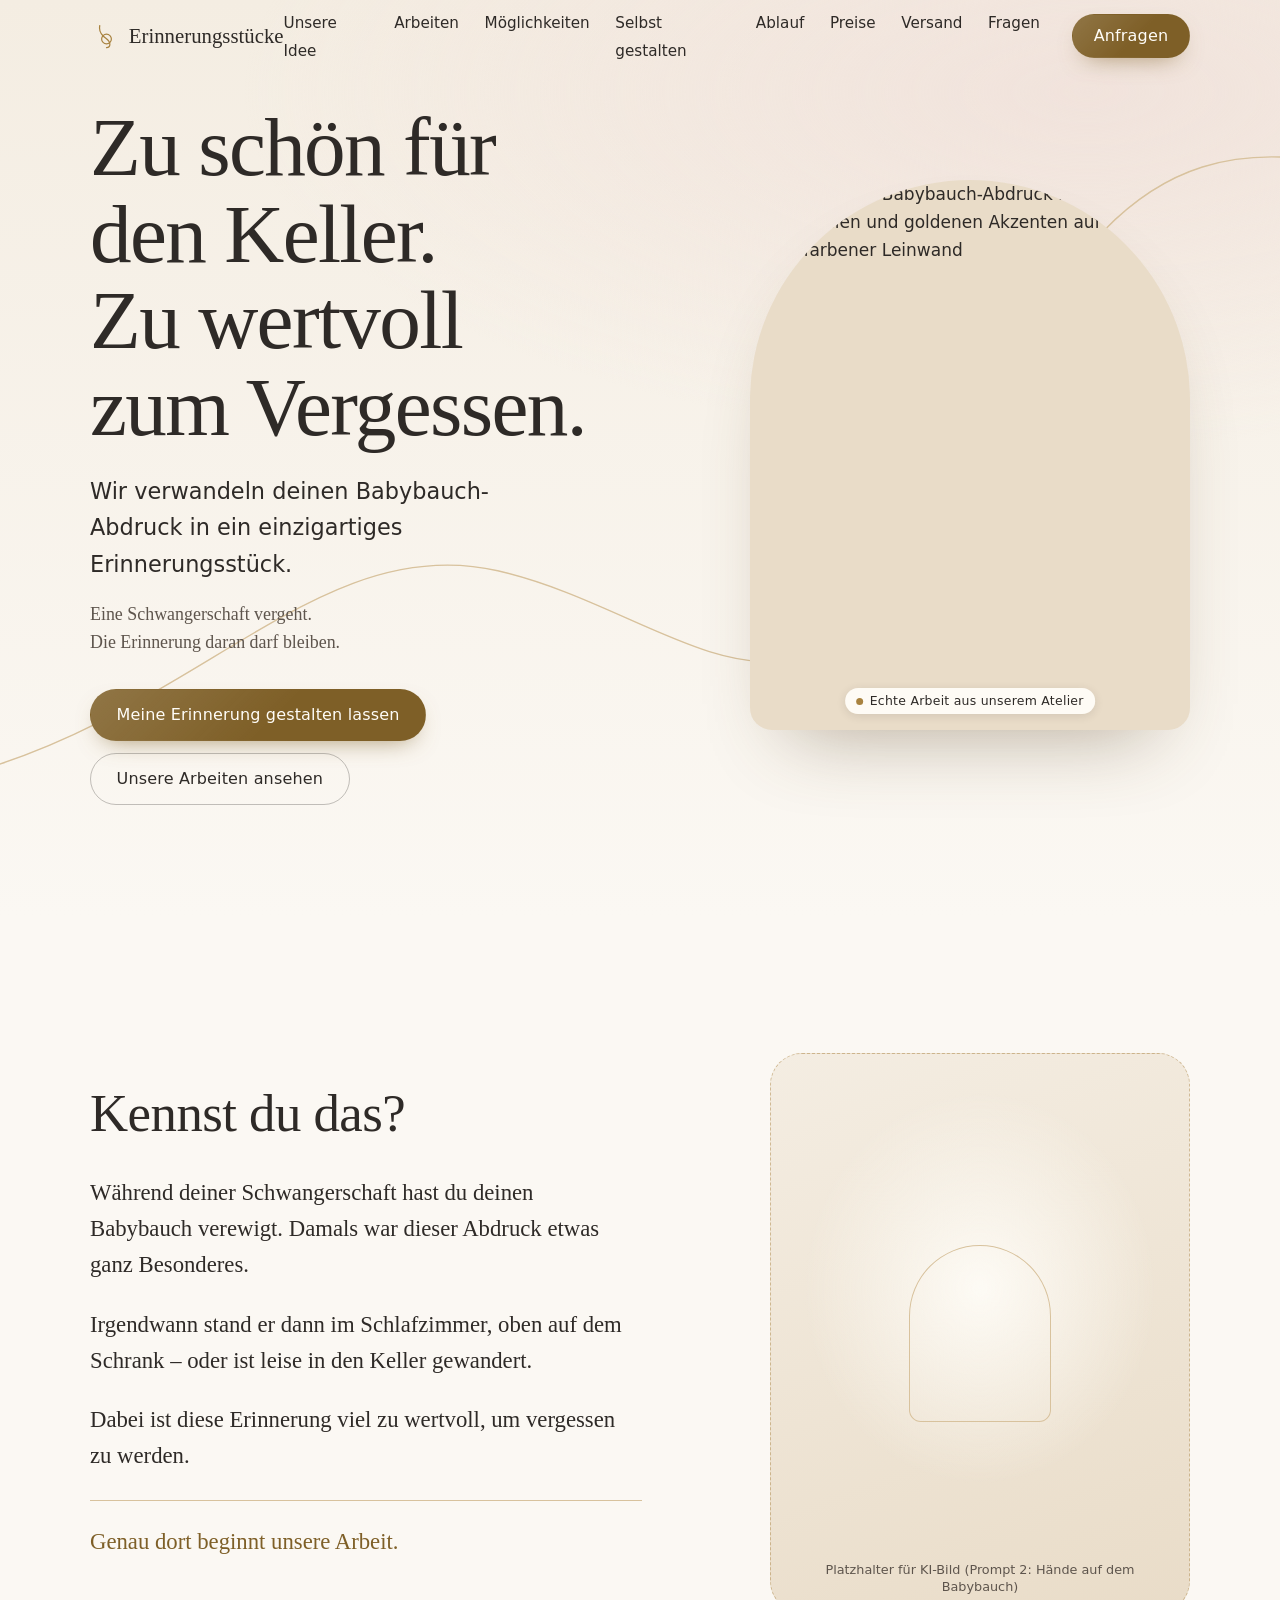
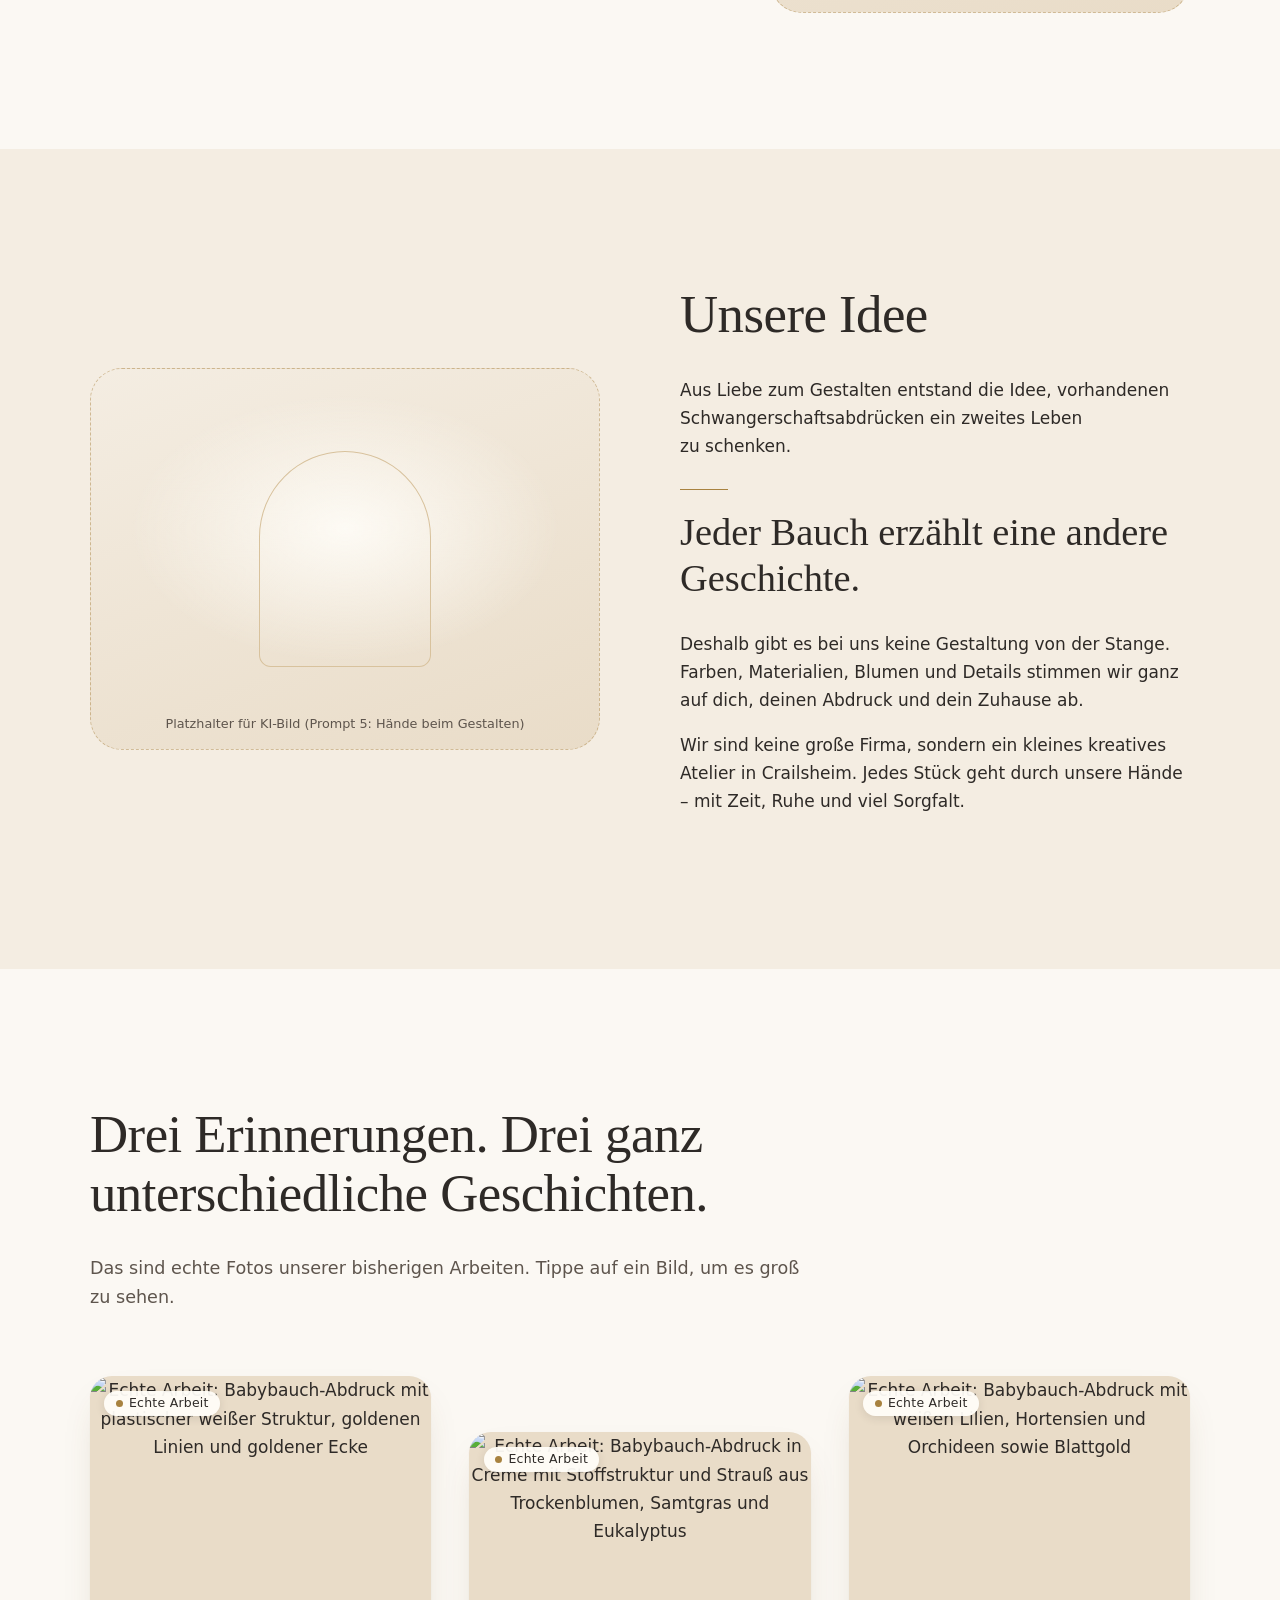
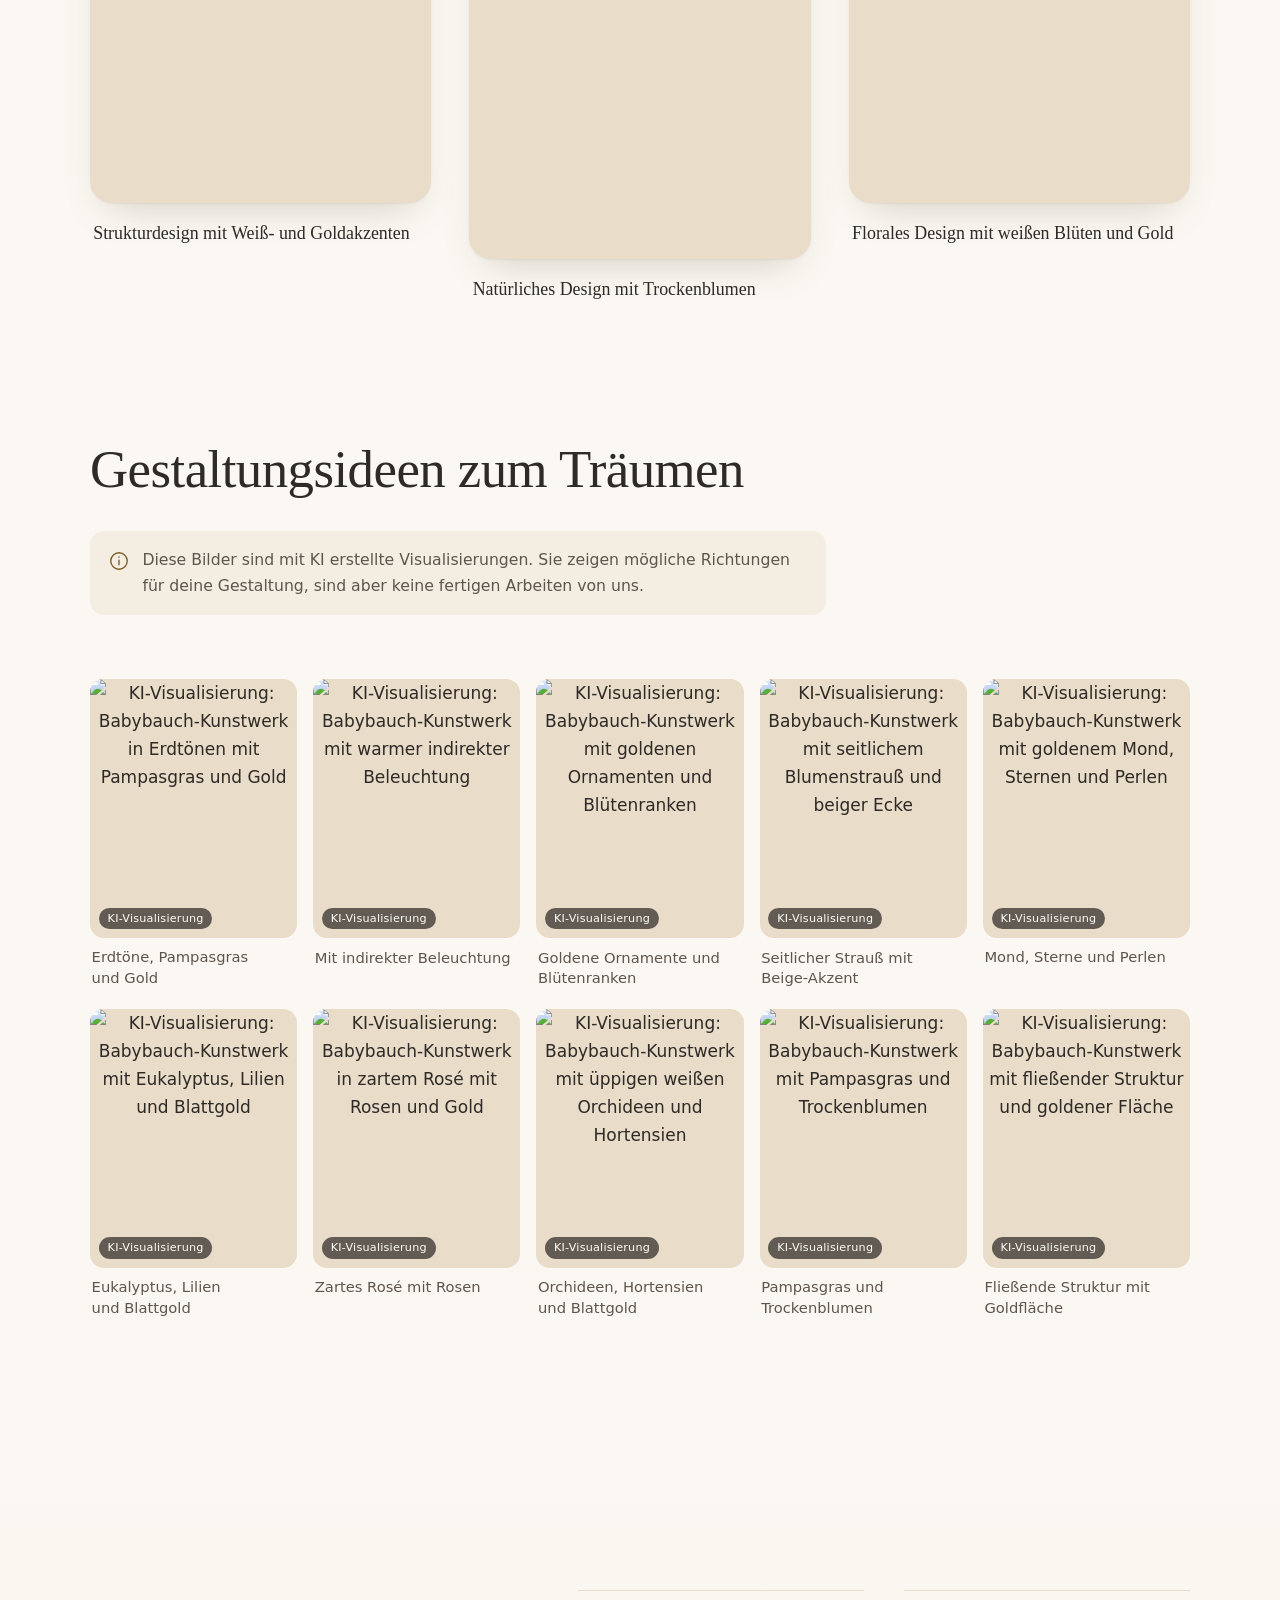
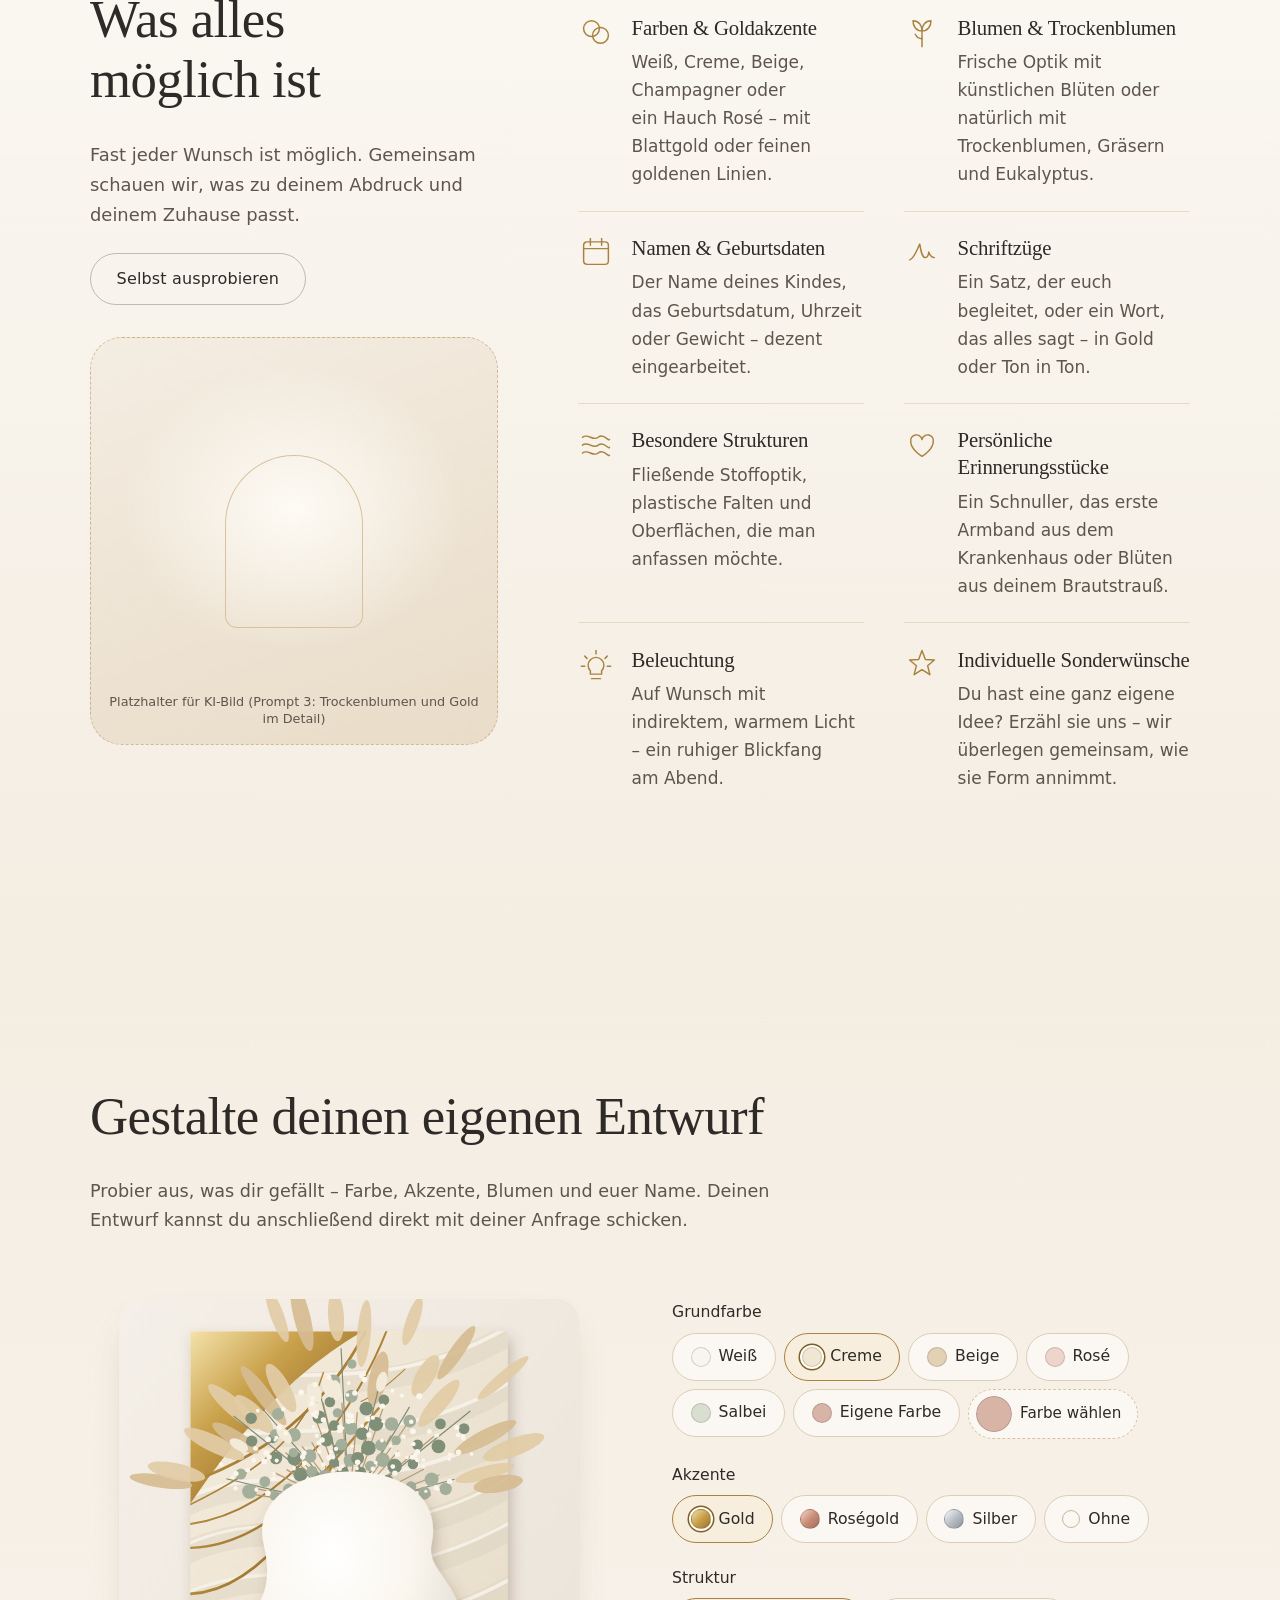
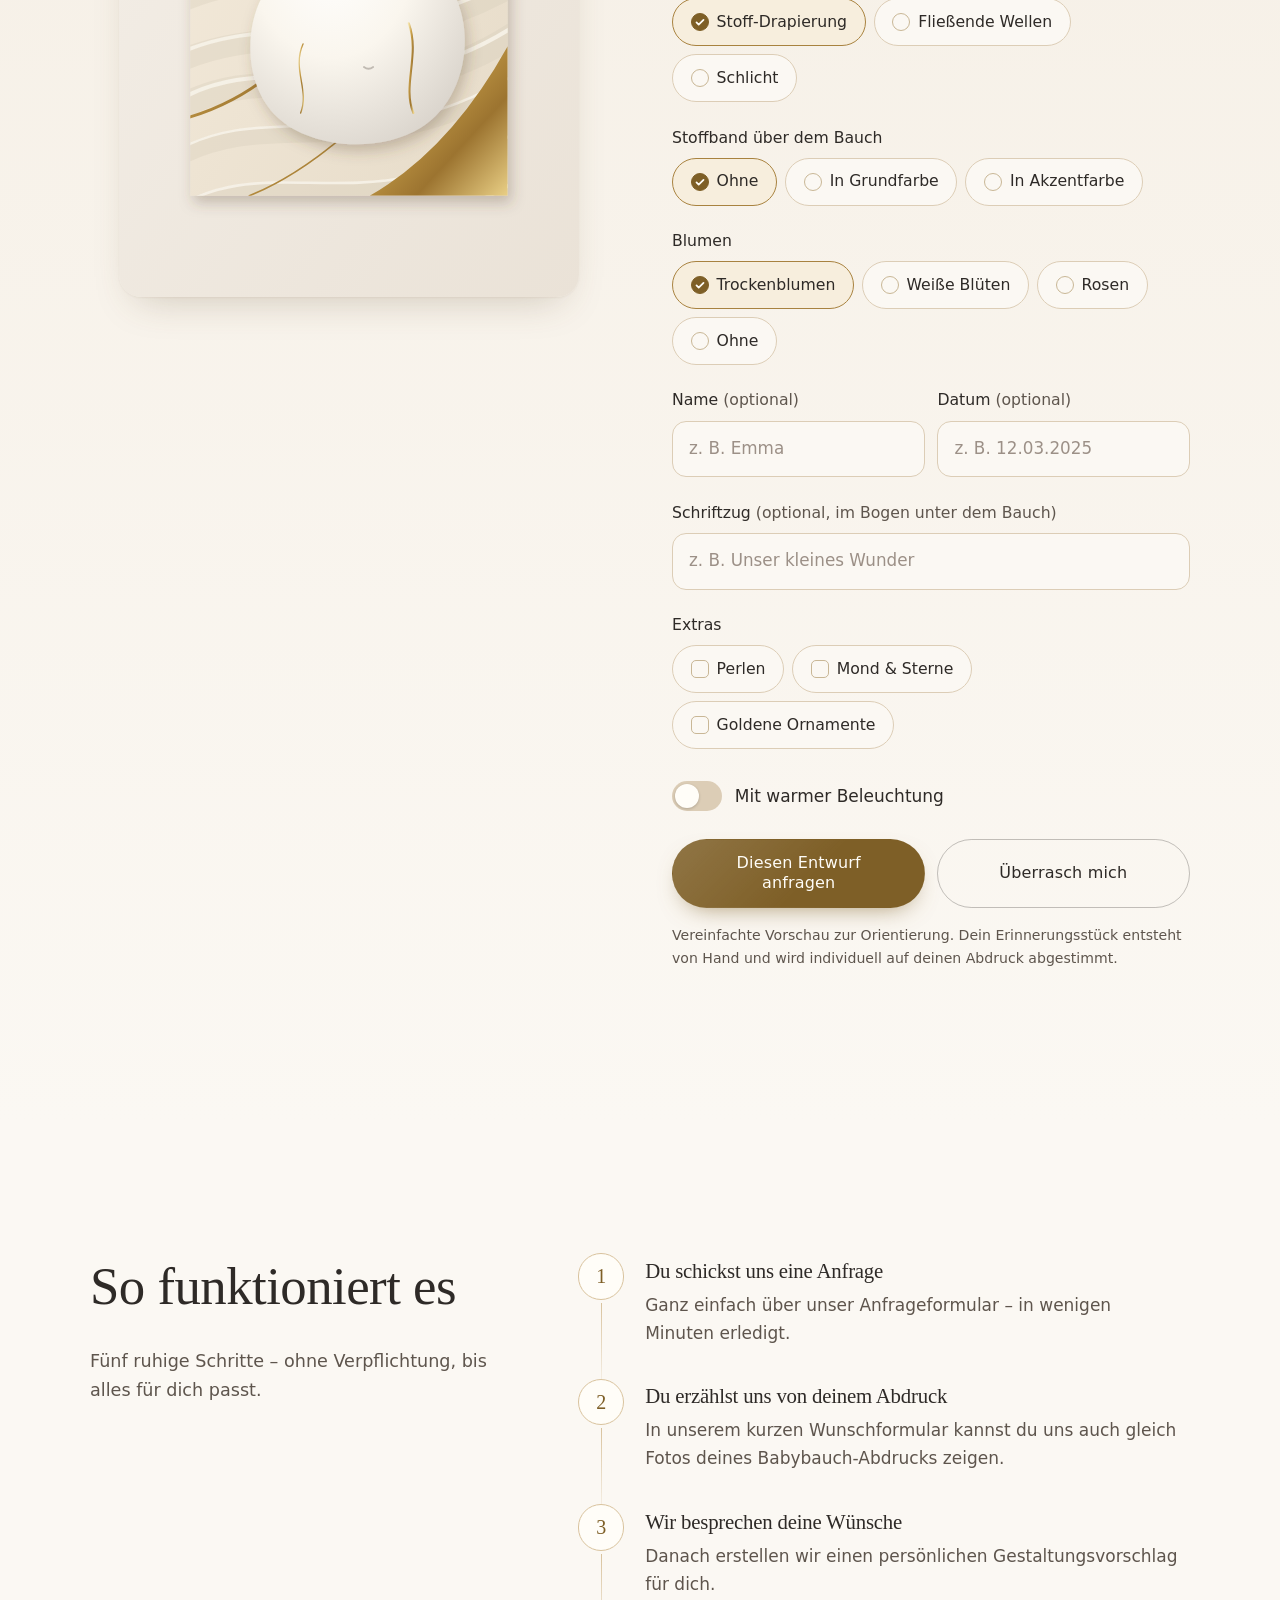
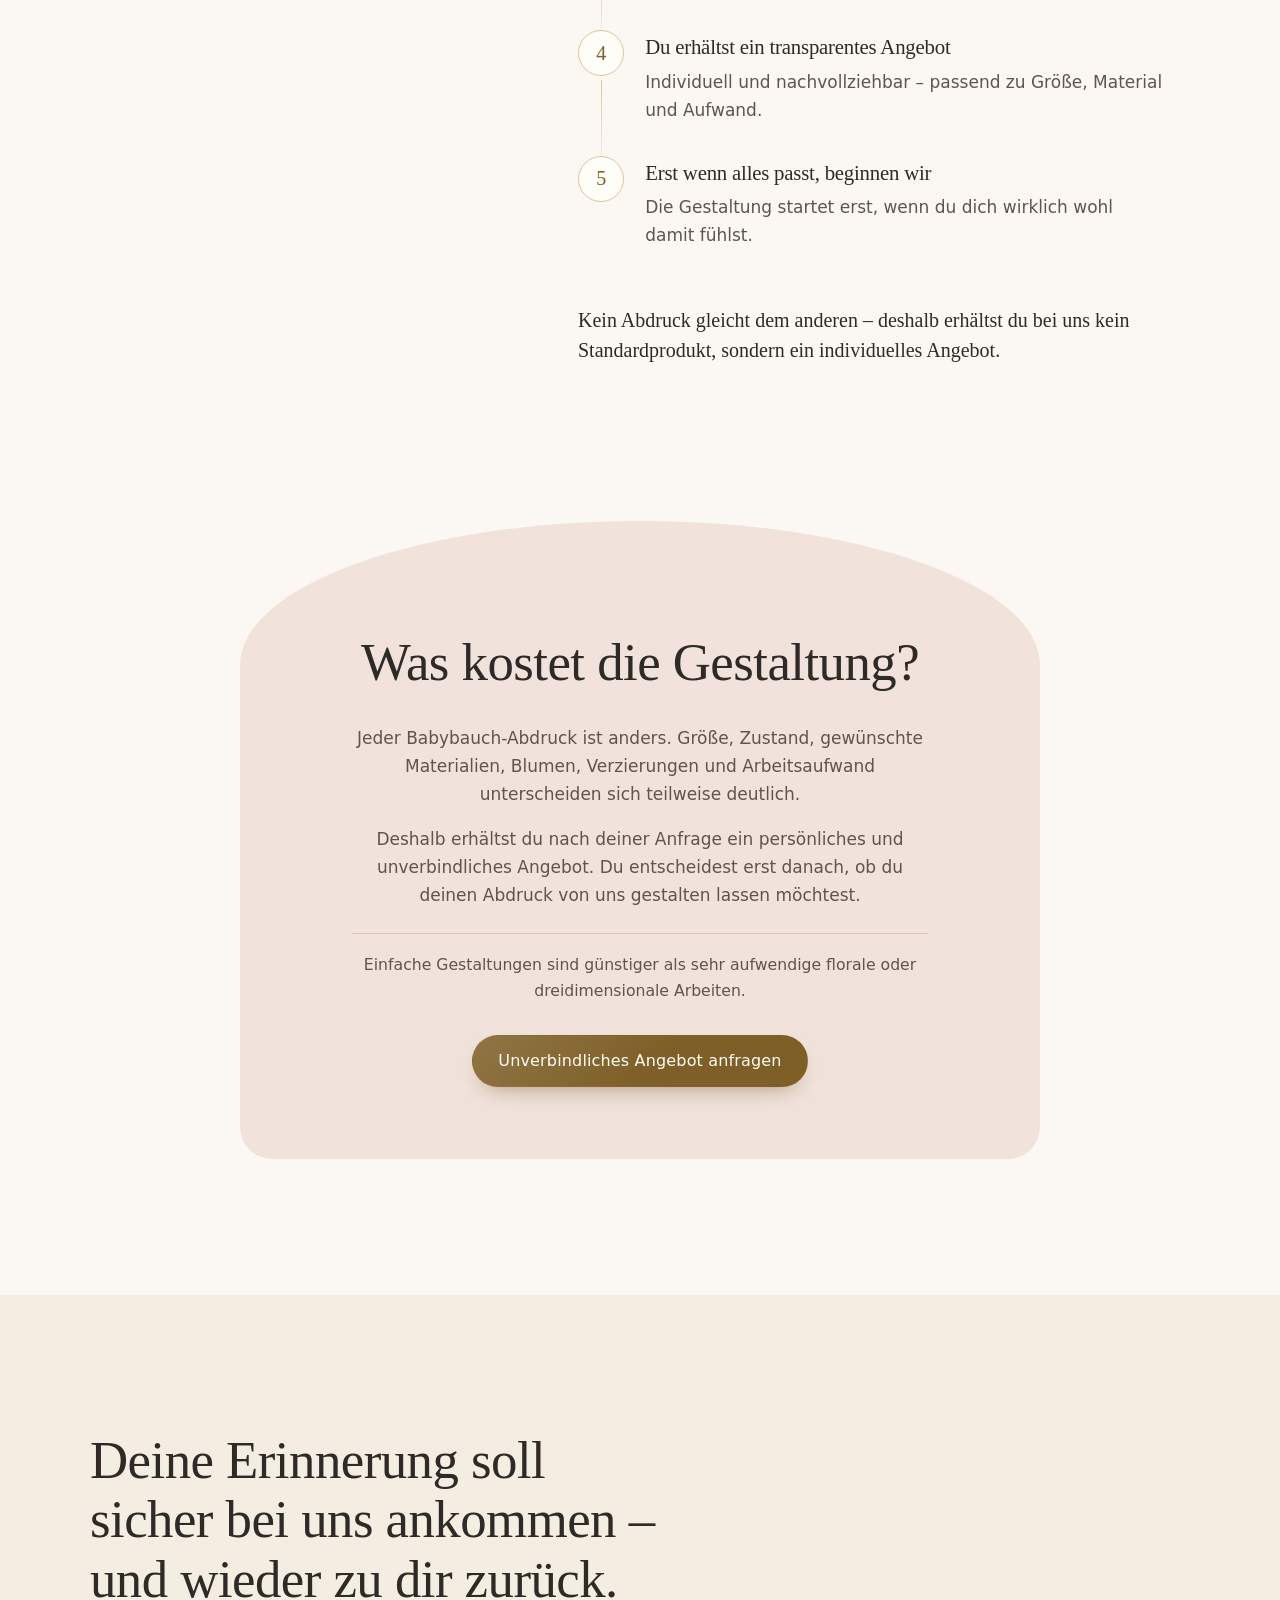
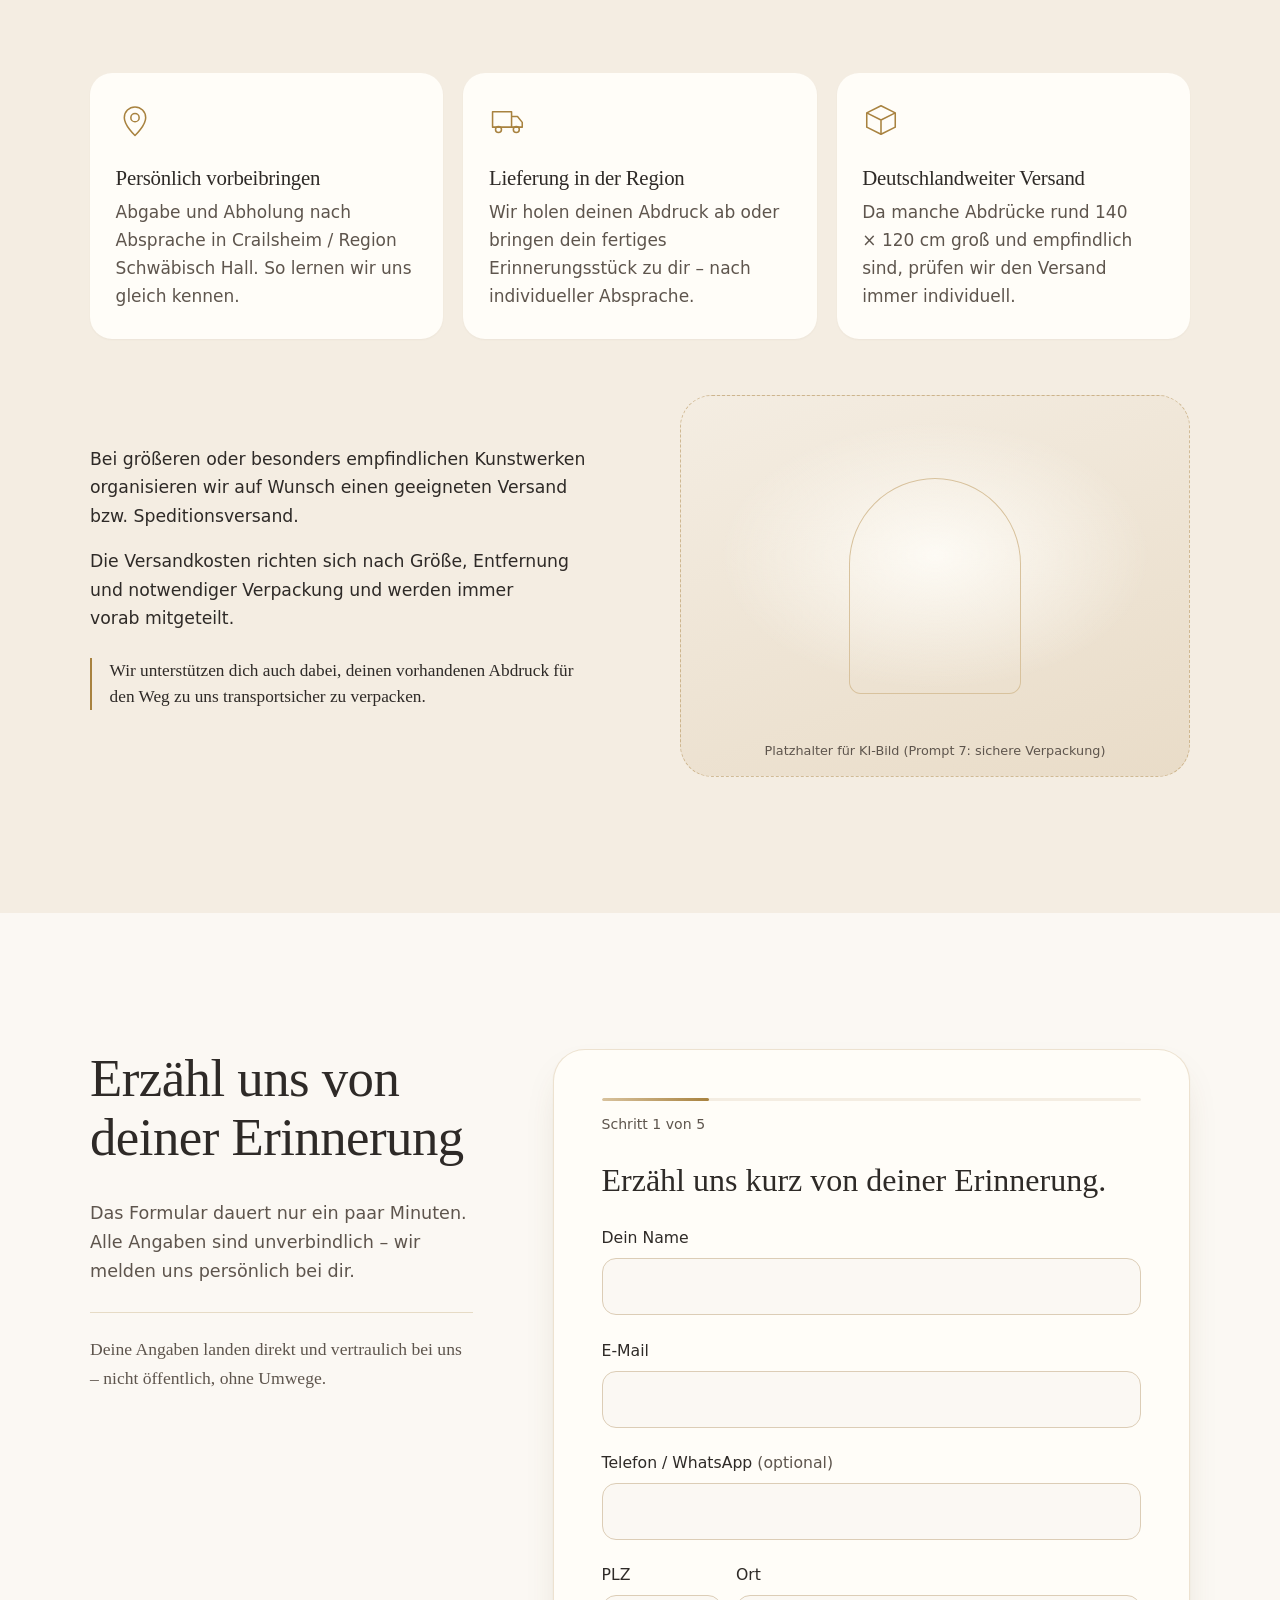
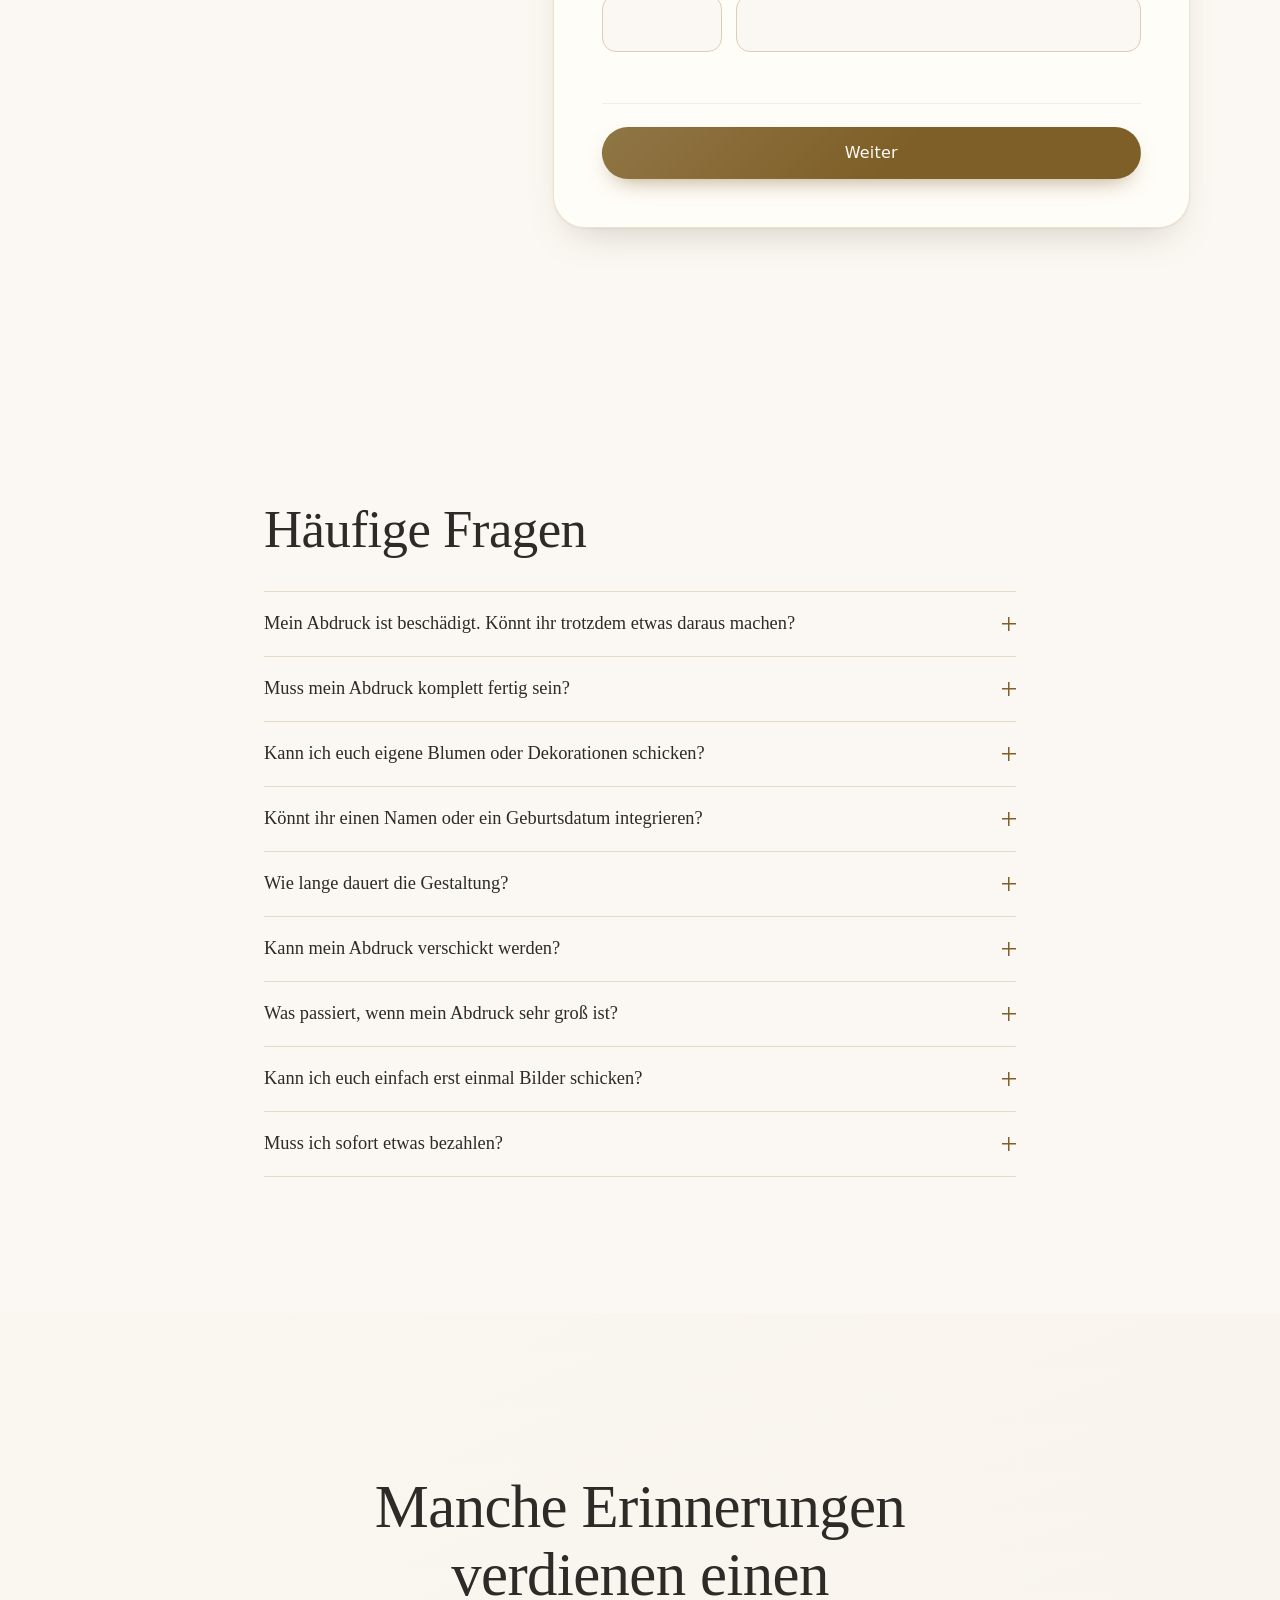
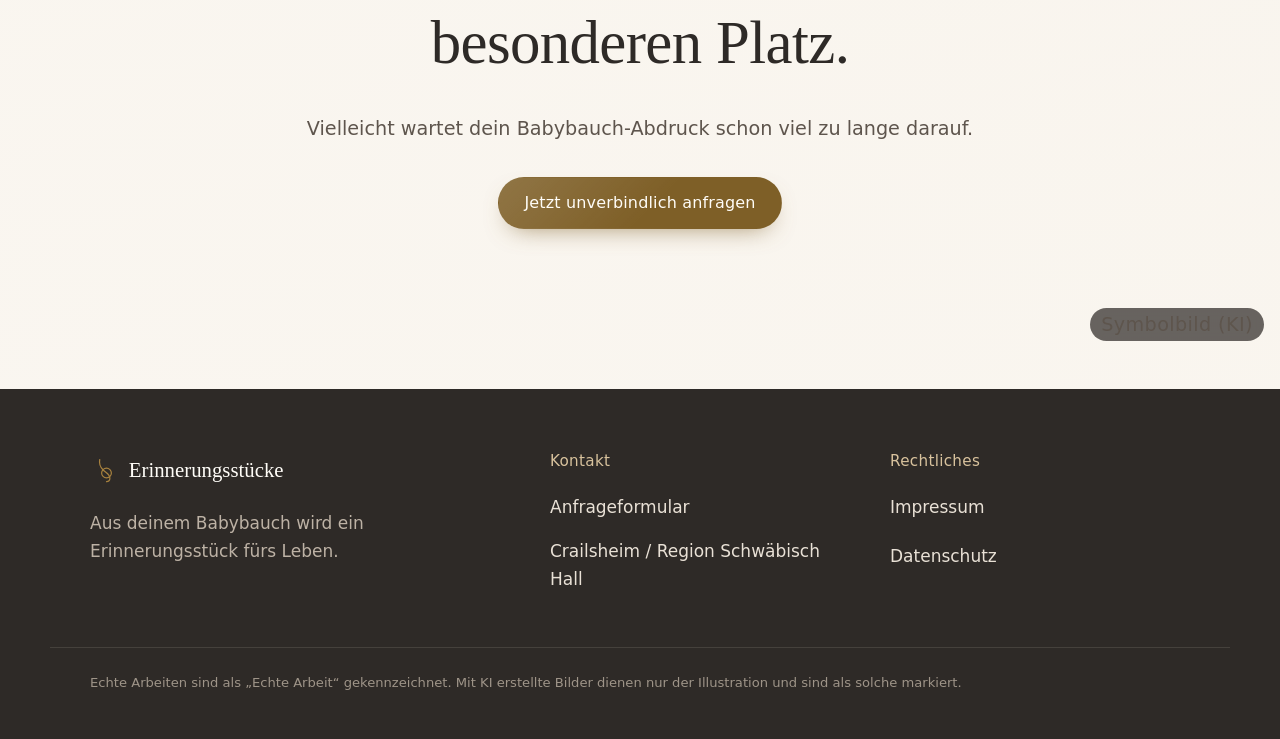
==== commit c55df4f5: "Add files via upload" ====
--- a/index.html
+++ b/index.html
@@ -264,6 +264,7 @@
     <div class="designer-grid">
       <div class="designer-preview">
         <div class="designer-stage" id="designer-stage" role="img" aria-label="Vorschau deines Entwurfs"></div>
+        <p class="designer-hint" hidden>3D-Vorschau: zum Drehen ziehen oder wischen</p>
       </div>
 
       <div class="designer-controls">
@@ -300,6 +301,15 @@
         </div>
 
         <div class="d-group">
+          <p class="q" id="dq-sash">Stoffband über dem Bauch</p>
+          <div class="chips" role="radiogroup" aria-labelledby="dq-sash">
+            <label class="chip"><input type="radio" name="d_sash" value="ohne" checked><span>Ohne</span></label>
+            <label class="chip"><input type="radio" name="d_sash" value="basis"><span>In Grundfarbe</span></label>
+            <label class="chip"><input type="radio" name="d_sash" value="akzent"><span>In Akzentfarbe</span></label>
+          </div>
+        </div>
+
+        <div class="d-group">
           <p class="q" id="dq-fl">Blumen</p>
           <div class="chips" role="radiogroup" aria-labelledby="dq-fl">
             <label class="chip"><input type="radio" name="d_flowers" value="trocken" checked><span>Trockenblumen</span></label>
@@ -312,6 +322,19 @@
         <div class="d-group d-text">
           <label><span class="q">Name <span class="opt">(optional)</span></span><input id="d-name" type="text" maxlength="24" placeholder="z. B. Emma"></label>
           <label><span class="q">Datum <span class="opt">(optional)</span></span><input id="d-date" type="text" maxlength="20" placeholder="z. B. 12.03.2025"></label>
+        </div>
+
+        <div class="d-group">
+          <label><span class="q">Schriftzug <span class="opt">(optional, im Bogen unter dem Bauch)</span></span><input id="d-phrase" type="text" maxlength="40" placeholder="z. B. Unser kleines Wunder"></label>
+        </div>
+
+        <div class="d-group">
+          <p class="q">Extras</p>
+          <div class="chips">
+            <label class="chip"><input type="checkbox" name="d_extra" value="perlen"><span>Perlen</span></label>
+            <label class="chip"><input type="checkbox" name="d_extra" value="mond"><span>Mond &amp; Sterne</span></label>
+            <label class="chip"><input type="checkbox" name="d_extra" value="ornament"><span>Goldene Ornamente</span></label>
+          </div>
         </div>
 
         <label class="switch">
@@ -696,6 +719,7 @@
 </div>
 
 <script src="designer.js" defer></script>
+<script src="designer3d.js" defer></script>
 <script src="script.js" defer></script>
 </body>
 </html>
--- a/style.css
+++ b/style.css
@@ -706,3 +706,13 @@
 .design-title { font-weight: 500; margin: 0 0 .15rem; font-size: .95rem; }
 .design-sum { margin: 0; font-size: .8rem; color: var(--ink-soft); line-height: 1.4; }
 .design-remove { width: 40px; height: 40px; border-radius: 50%; border: 1px solid var(--sand); background: var(--white); cursor: pointer; font-size: 1.2rem; flex-shrink: 0; }
+
+/* 3D-Vorschau */
+.designer-stage { position: relative; }
+.d-svg, .d-svg svg { width: 100%; height: 100%; display: block; }
+.designer-stage.is-3d .d-svg { display: none; }
+.designer-3d { display: block; width: 100%; height: 100%; touch-action: pan-y; cursor: grab; }
+.designer-3d.grabbing { cursor: grabbing; }
+.designer-hint { text-align: center; font-size: .82rem; color: var(--ink-soft); margin: .5rem 0 0; }
+
+.d-group > label .q { display: block; font-weight: 500; font-size: .98rem; margin-bottom: .45rem; }
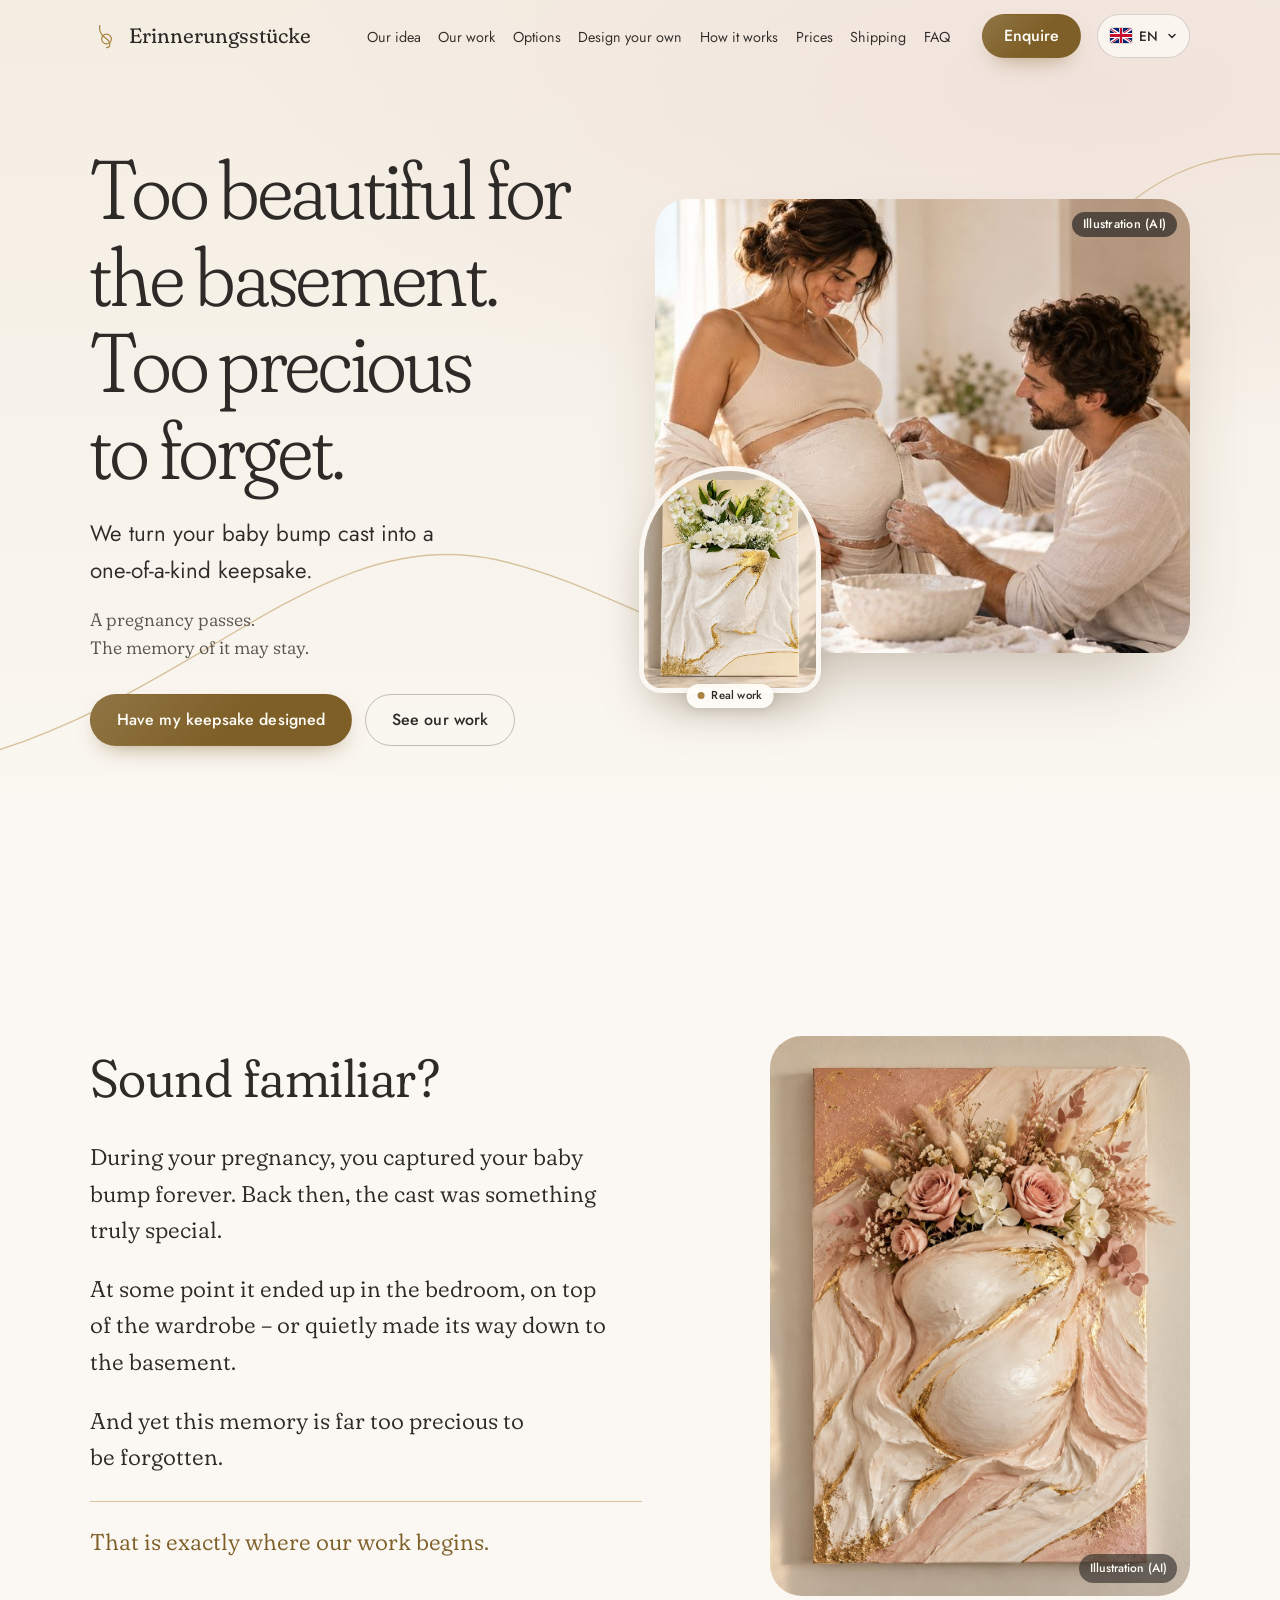
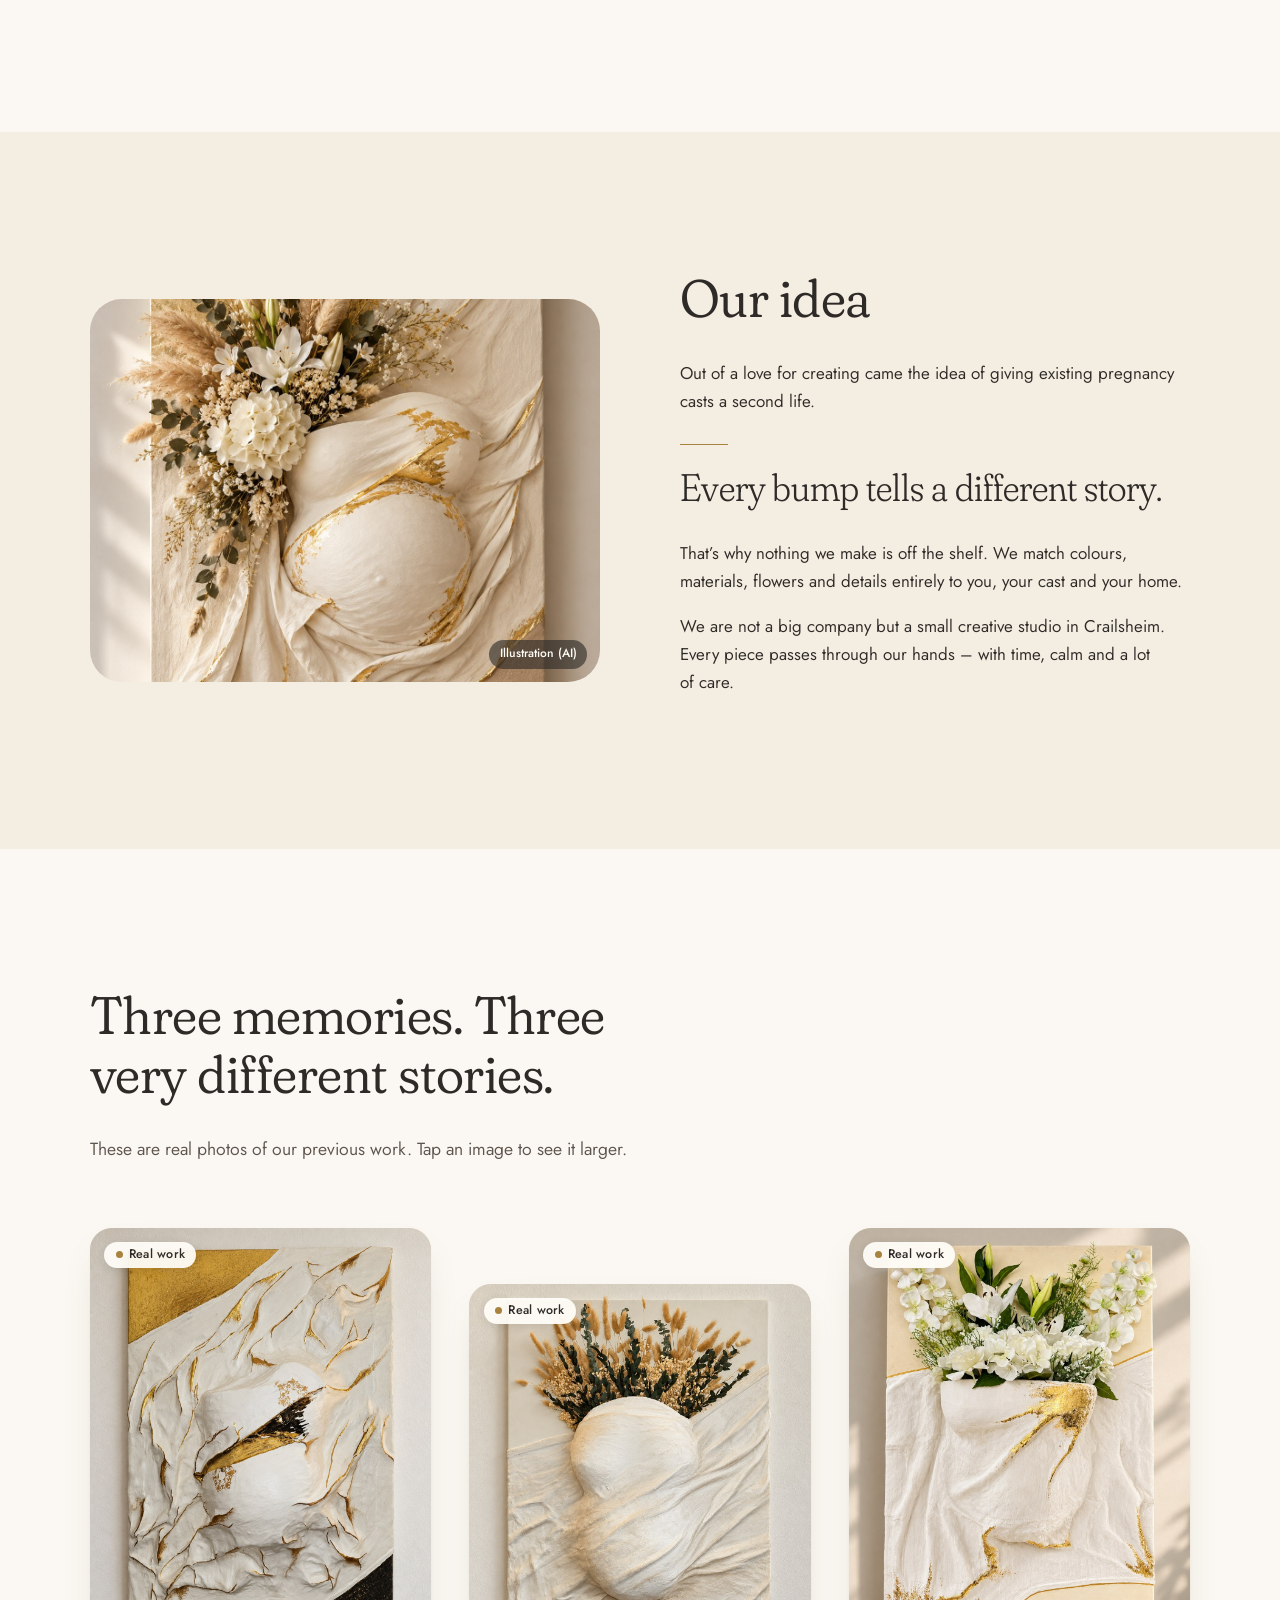
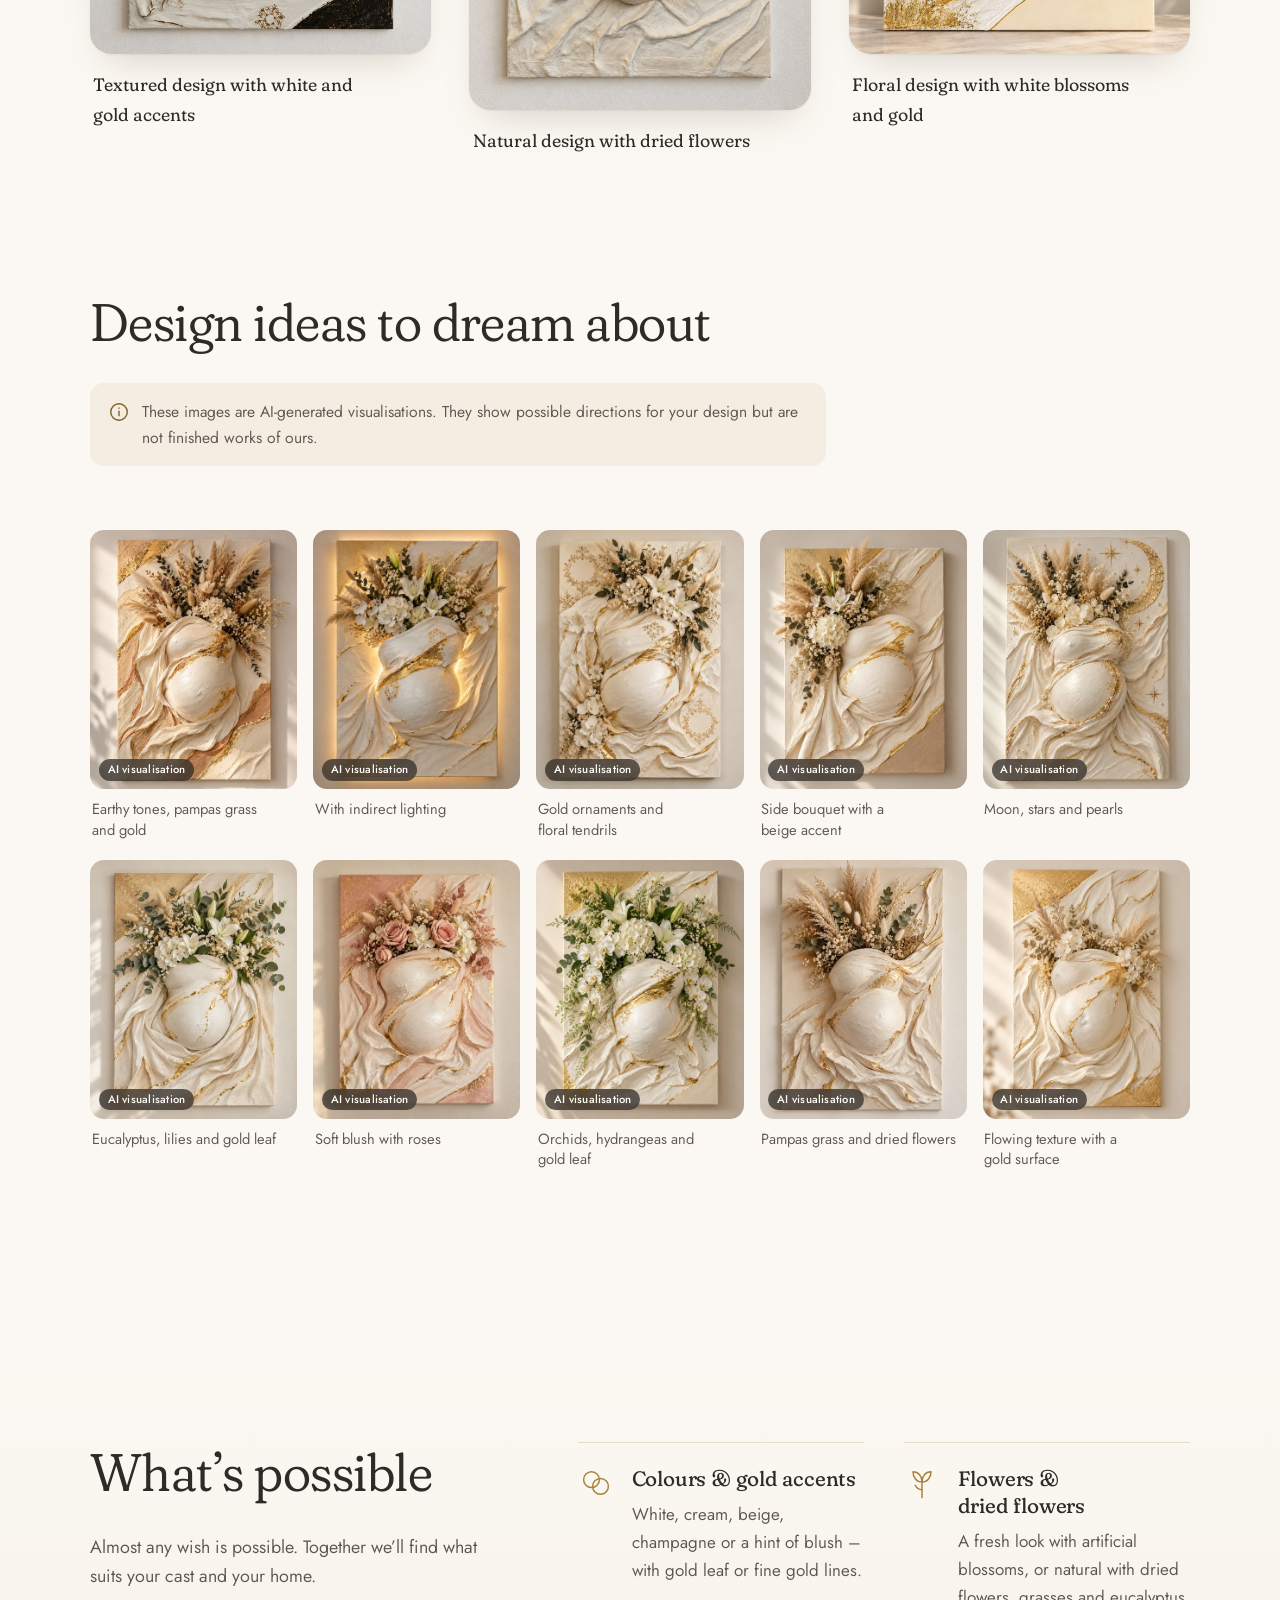
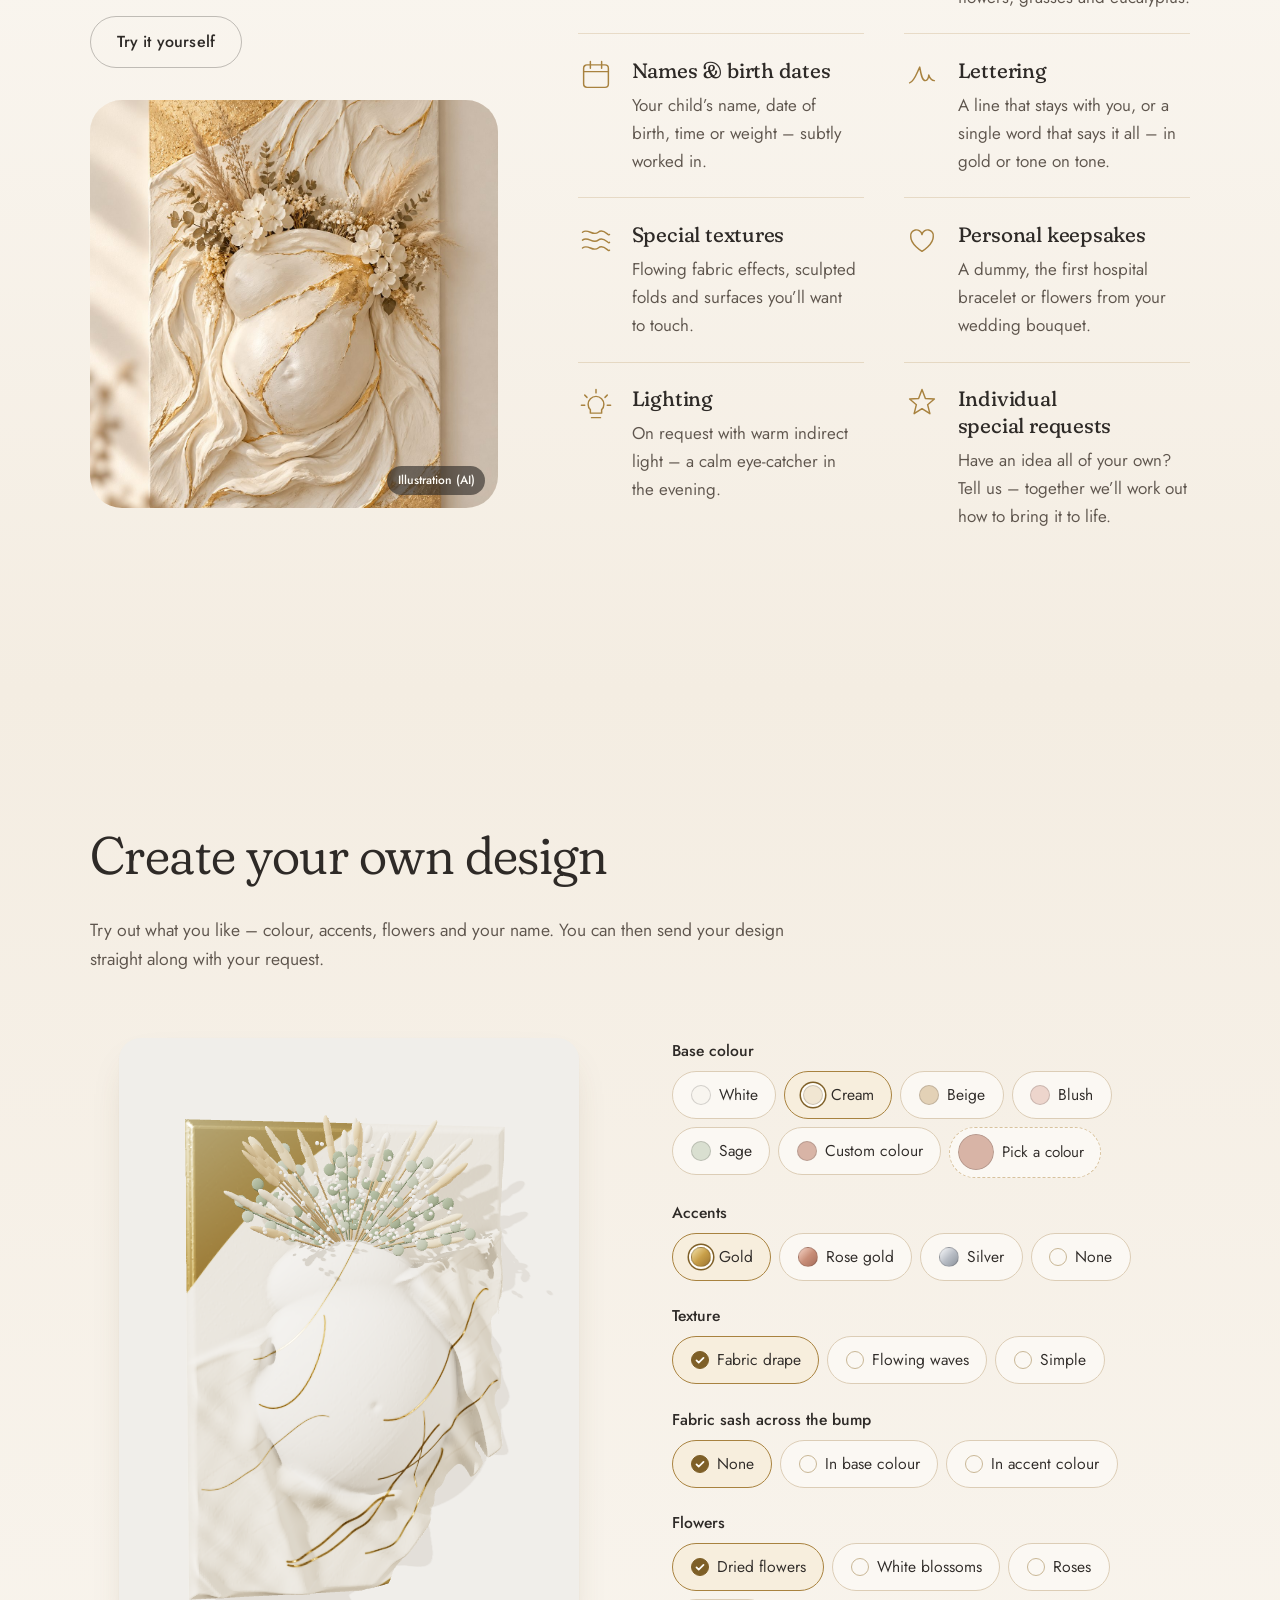
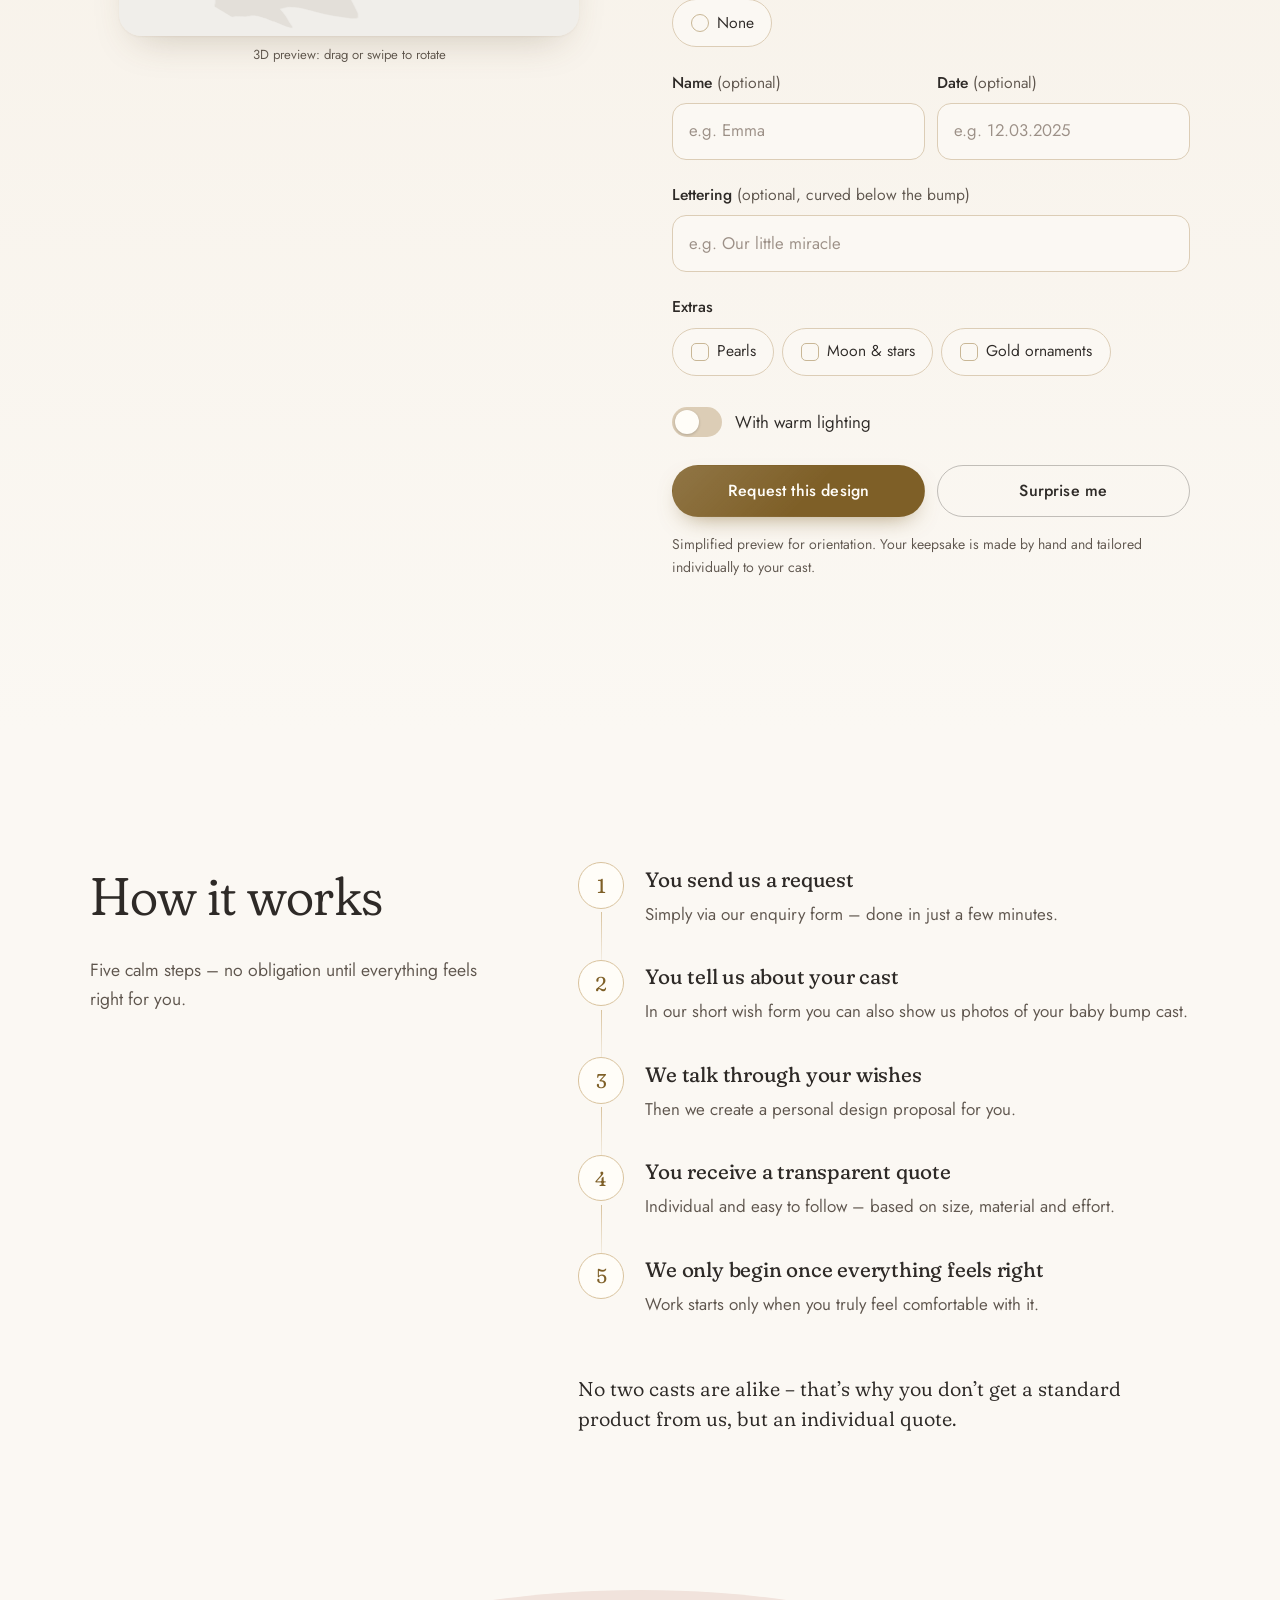
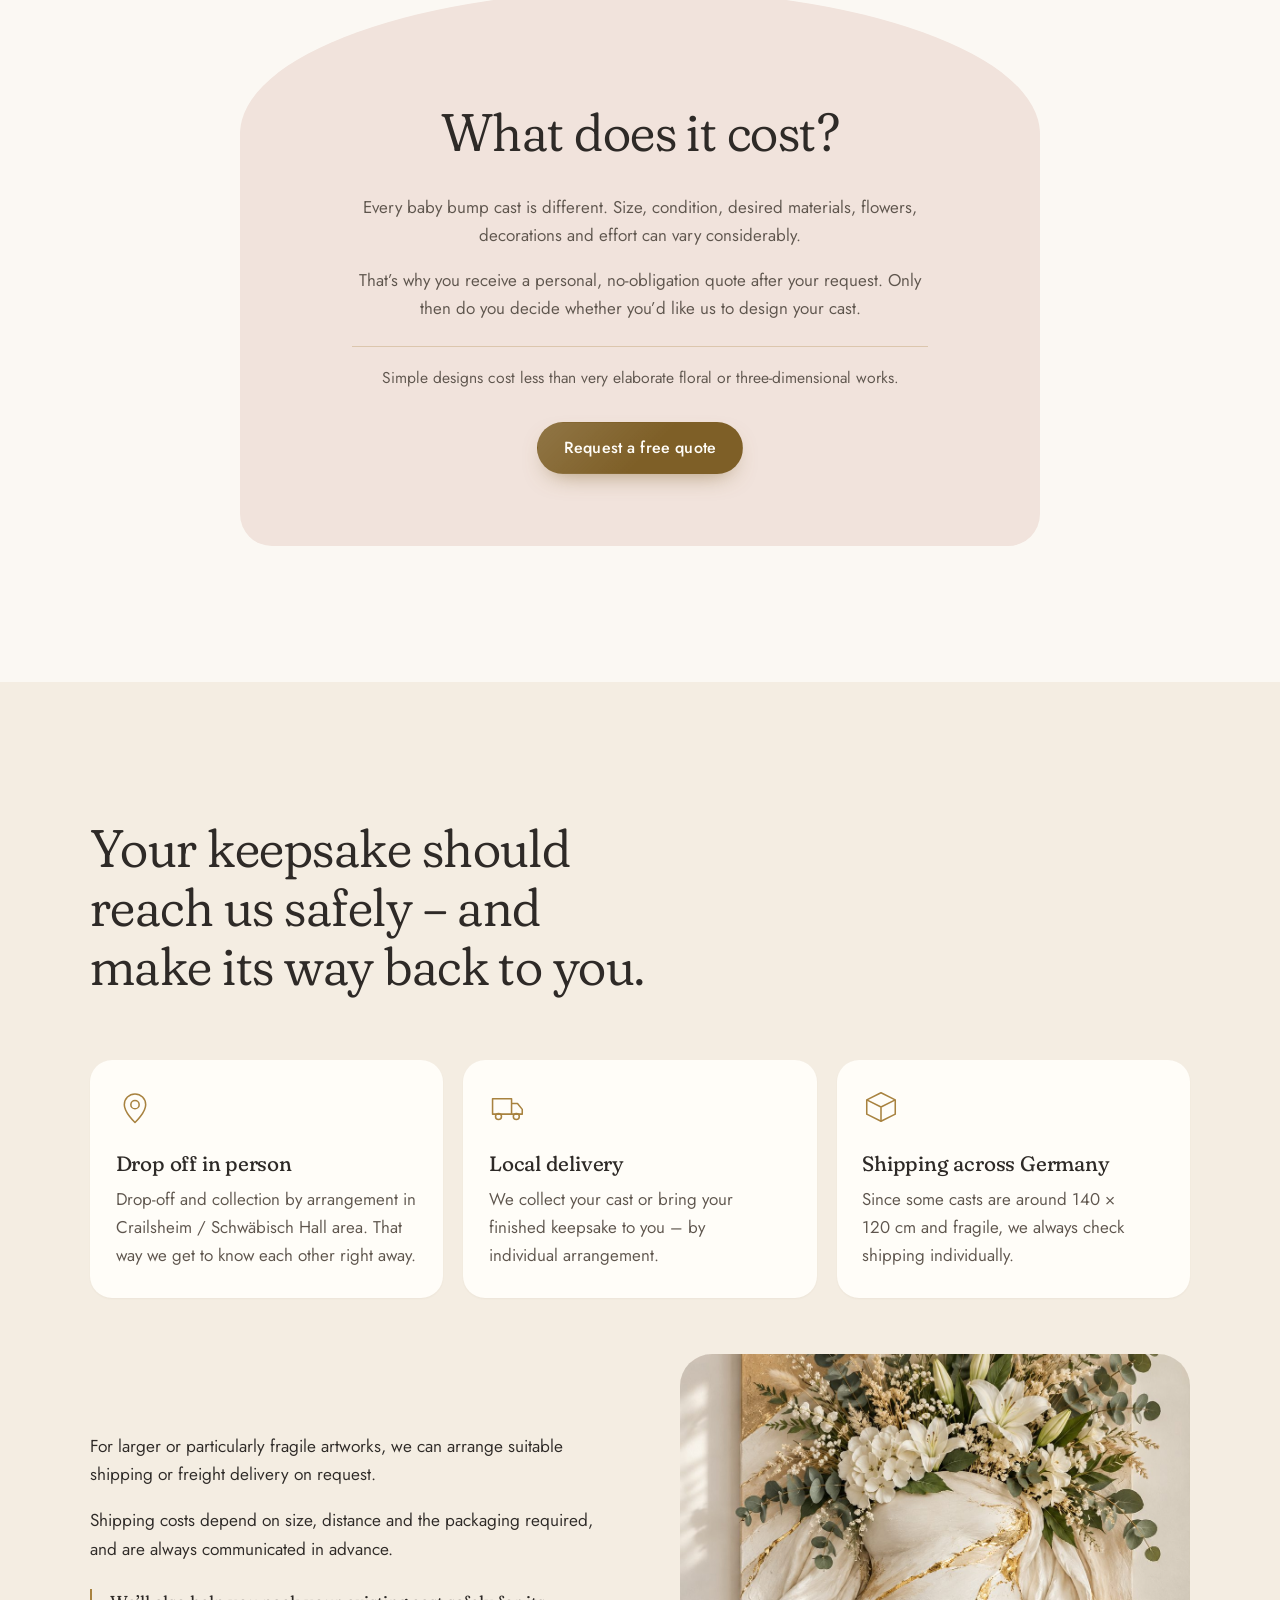
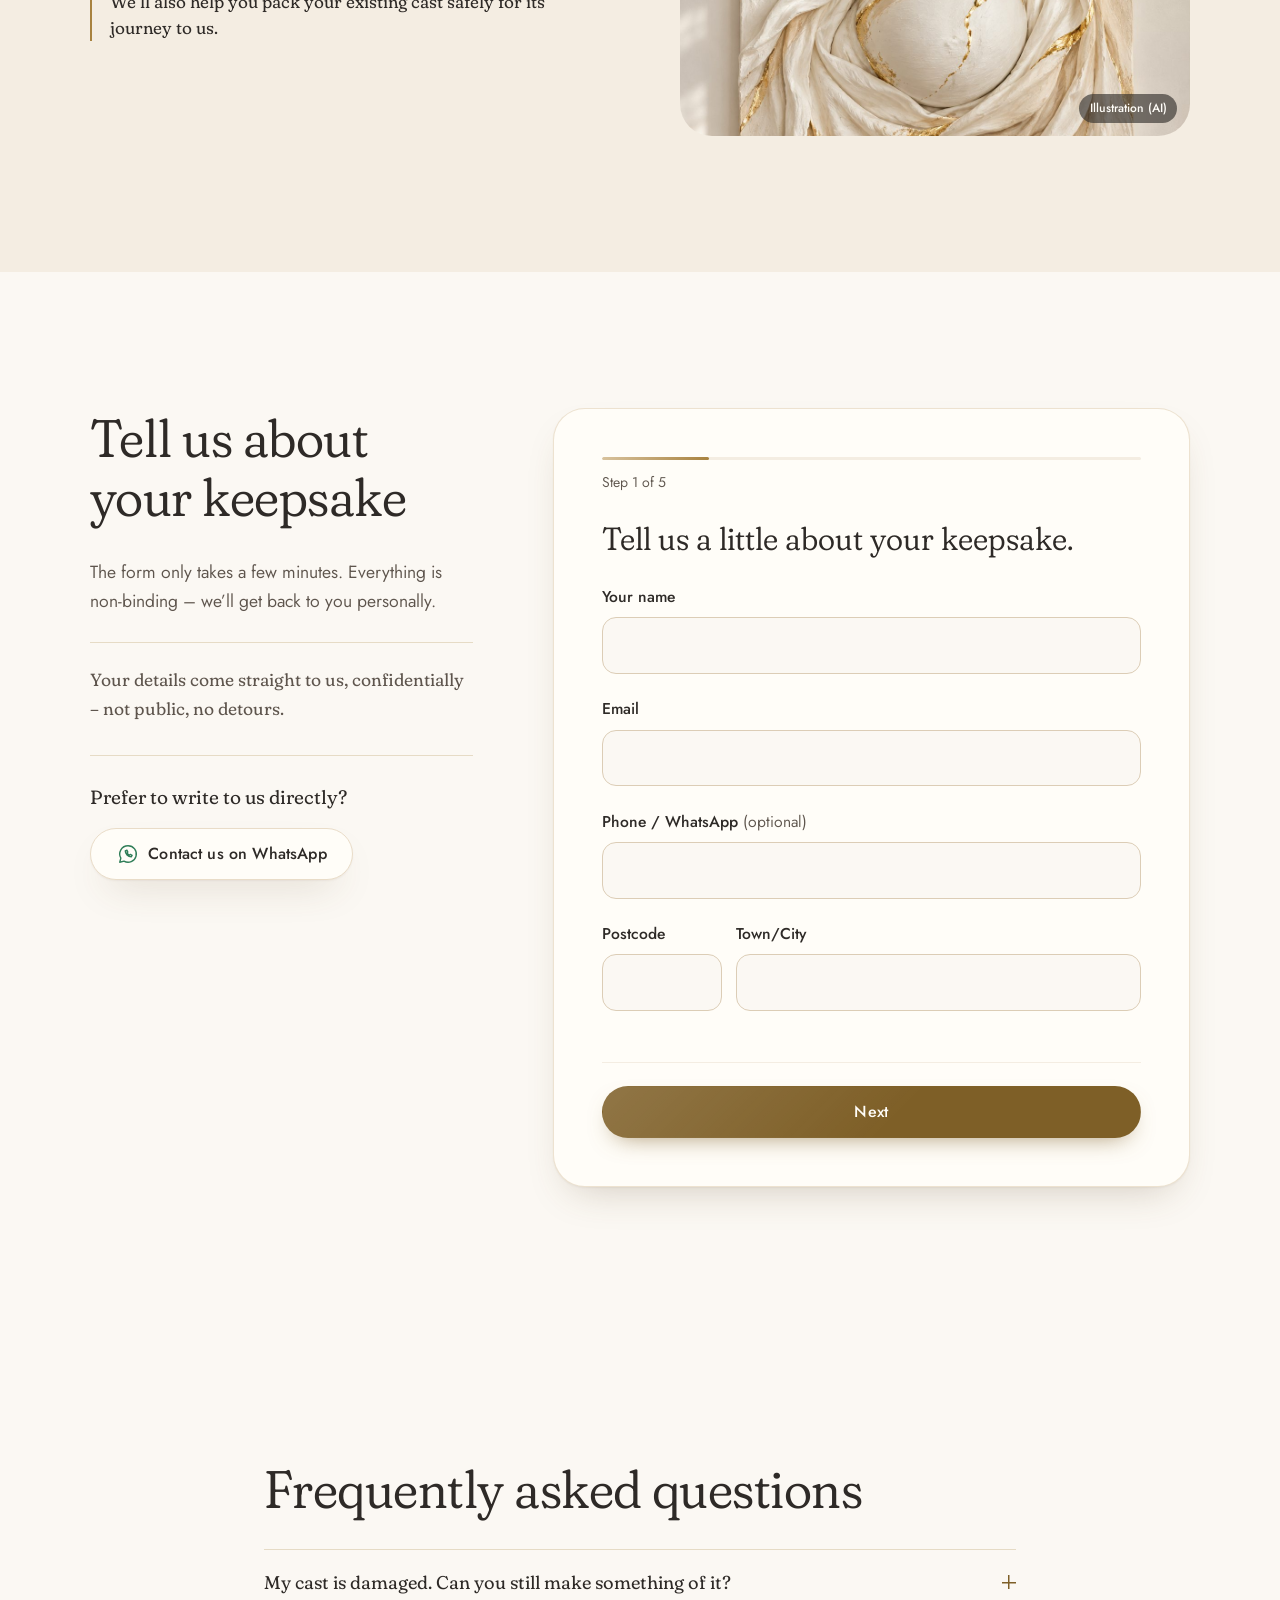
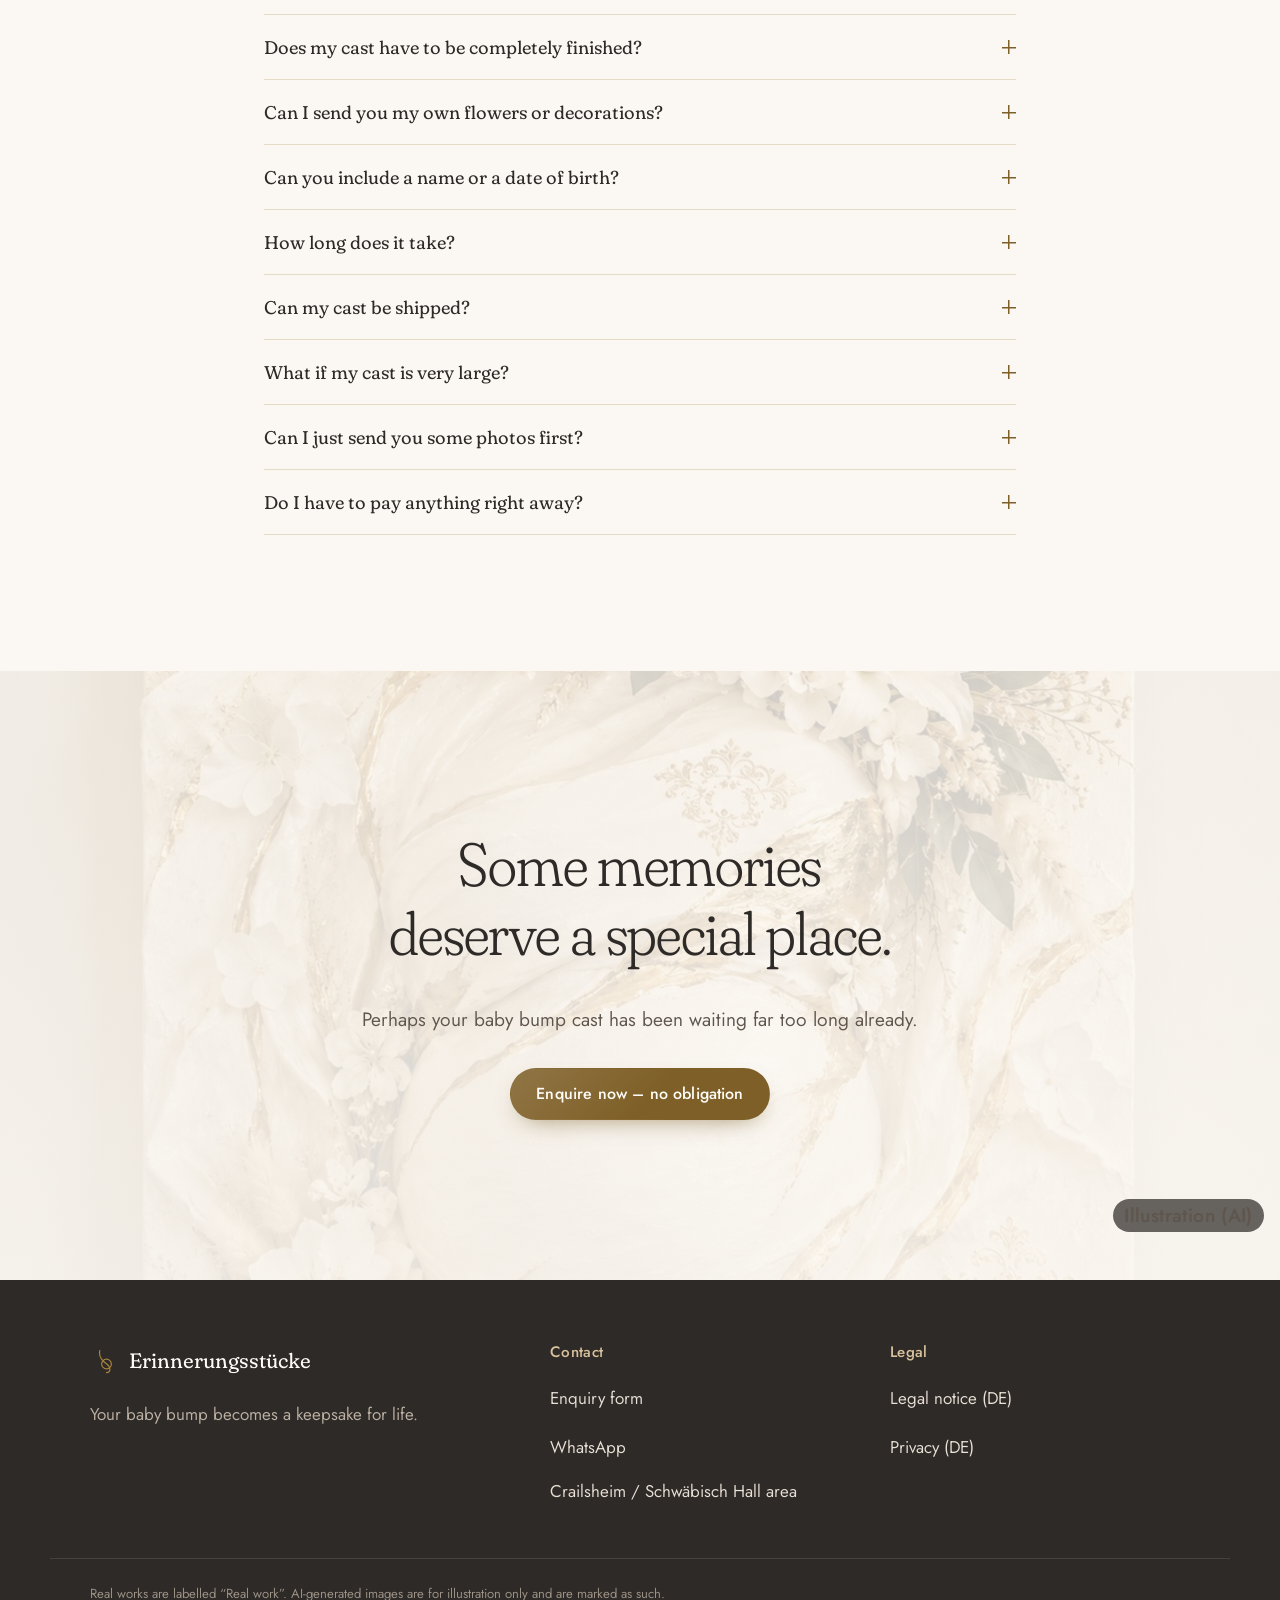
==== commit 49ad23a1: "Add files via upload" ====
--- a/index.html
+++ b/index.html
@@ -30,7 +30,7 @@
   <link rel="icon" href="assets/favicon.svg" type="image/svg+xml">
   <link rel="preload" href="assets/fonts/fraunces-latin-full-normal.woff2" as="font" type="font/woff2" crossorigin>
   <link rel="preload" href="assets/fonts/jost-latin-wght-normal.woff2" as="font" type="font/woff2" crossorigin>
-  <link rel="preload" href="assets/images/referenz-3.jpg" as="image">
+  <link rel="preload" href="assets/images/hero-moment.jpg" as="image" imagesrcset="assets/images/hero-moment-klein.jpg 960w, assets/images/hero-moment.jpg 1672w" imagesizes="(min-width: 900px) 46vw, 100vw">
   <link rel="stylesheet" href="style.css">
 
   <script type="application/ld+json">
@@ -46,7 +46,7 @@
   </script>
 </head>
 <body>
-<a class="skip" href="#inhalt">Zum Inhalt springen</a>
+<a data-i18n="page.1" class="skip" href="#inhalt">Zum Inhalt springen</a>
 
 <!-- ============================================================
      KOPFZEILE / NAVIGATION
@@ -54,24 +54,32 @@
      ============================================================ -->
 <header class="site-header" id="top">
   <div class="wrap header-inner">
-    <a class="brand" href="#top" aria-label="Zur Startseite">
+    <a data-i18n-attr="aria-label:top.10" class="brand" href="#top" aria-label="Zur Startseite">
       <svg class="brand-mark" viewBox="0 0 40 40" aria-hidden="true"><path d="M13 6c-1.5 7 1.5 11 4.5 14 4 4 9 5.5 9 11 0 3-2 4.5-4.5 4.5"/><circle cx="22" cy="24" r="6.5"/></svg>
       <span>Erinnerungsstücke</span>
     </a>
-    <nav class="nav" id="nav" aria-label="Hauptnavigation">
+    <nav data-i18n-attr="aria-label:top.11" class="nav" id="nav" aria-label="Hauptnavigation">
       <ul>
-        <li><a href="#idee">Unsere Idee</a></li>
-        <li><a href="#arbeiten">Arbeiten</a></li>
-        <li><a href="#moeglichkeiten">Möglichkeiten</a></li>
-        <li><a href="#gestalten">Selbst gestalten</a></li>
-        <li><a href="#ablauf">Ablauf</a></li>
-        <li><a href="#preise">Preise</a></li>
-        <li><a href="#versand">Versand</a></li>
-        <li><a href="#faq">Fragen</a></li>
+        <li><a data-i18n="top.1" href="#idee">Unsere Idee</a></li>
+        <li><a data-i18n="top.2" href="#arbeiten">Arbeiten</a></li>
+        <li><a data-i18n="top.3" href="#moeglichkeiten">Möglichkeiten</a></li>
+        <li><a data-i18n="top.4" href="#gestalten">Selbst gestalten</a></li>
+        <li><a data-i18n="top.5" href="#ablauf">Ablauf</a></li>
+        <li><a data-i18n="top.6" href="#preise">Preise</a></li>
+        <li><a data-i18n="top.7" href="#versand">Versand</a></li>
+        <li><a data-i18n="top.8" href="#faq">Fragen</a></li>
       </ul>
-      <a class="btn btn-gold nav-cta" href="#anfrage" data-open-form>Anfragen</a>
+      <a data-i18n="top.9" class="btn btn-gold nav-cta" href="#anfrage" data-open-form>Anfragen</a>
     </nav>
-    <button class="menu-toggle" type="button" aria-controls="nav" aria-expanded="false" aria-label="Menü öffnen">
+    <!-- Sprachauswahl (Flaggen werden von i18n.js eingesetzt) -->
+    <div class="lang" data-lang-switch>
+      <button type="button" class="lang-btn" aria-haspopup="true" aria-expanded="false" aria-label="Sprache wählen">
+        <span class="lang-current"><span class="lang-code">DE</span></span>
+        <svg class="lang-caret" viewBox="0 0 12 12" aria-hidden="true"><path d="M3 4.5l3 3 3-3"/></svg>
+      </button>
+      <ul class="lang-menu" role="menu" hidden></ul>
+    </div>
+    <button data-i18n-attr="aria-label:top.12" class="menu-toggle" type="button" aria-controls="nav" aria-expanded="false" aria-label="Menü öffnen">
       <span></span><span></span>
     </button>
   </div>
@@ -89,23 +97,38 @@
   <div class="wrap hero-grid">
     <div class="hero-text">
       <h1 id="hero-title">
-        <span class="line">Zu schön für den Keller.</span>
-        <span class="line">Zu wertvoll zum Vergessen.</span>
+        <span data-i18n="hero.1" class="line">Zu schön für den Keller.</span>
+        <span data-i18n="hero.2" class="line">Zu wertvoll zum Vergessen.</span>
       </h1>
-      <p class="hero-lead">Wir verwandeln deinen Babybauch-Abdruck in ein einzigartiges Erinnerungsstück.</p>
-      <p class="hero-quiet">Eine Schwangerschaft vergeht.<br>Die Erinnerung daran darf bleiben.</p>
+      <p data-i18n="hero.3" class="hero-lead">Wir verwandeln deinen Babybauch-Abdruck in ein einzigartiges Erinnerungsstück.</p>
+      <p data-i18n="hero.4" class="hero-quiet">Eine Schwangerschaft vergeht.<br>Die Erinnerung daran darf bleiben.</p>
       <div class="hero-actions">
-        <a class="btn btn-gold" href="#anfrage" data-open-form>Meine Erinnerung gestalten lassen</a>
-        <a class="btn btn-ghost" href="#arbeiten">Unsere Arbeiten ansehen</a>
+        <a data-i18n="hero.5" class="btn btn-gold" href="#anfrage" data-open-form>Meine Erinnerung gestalten lassen</a>
+        <a data-i18n="hero.6" class="btn btn-ghost" href="#arbeiten">Unsere Arbeiten ansehen</a>
       </div>
     </div>
-    <figure class="hero-figure">
-      <div class="arch">
-        <img src="assets/images/referenz-3.jpg" width="1122" height="1402"
-             alt="Echte Arbeit: Babybauch-Abdruck mit weißen Blüten, Lilien und goldenen Akzenten auf cremefarbener Leinwand"
+    <!-- HERO-BILD: Moment des Abformens (Symbolbild) + wechselnde echte Arbeiten
+         Bild tauschen: assets/images/hero-moment.jpg ersetzen (Querformat) -->
+    <figure class="hero-figure hero-duo">
+      <div class="hero-photo">
+        <img data-i18n-attr="alt:hero.9" src="assets/images/hero-moment.jpg"
+             srcset="assets/images/hero-moment-klein.jpg 960w, assets/images/hero-moment.jpg 1672w"
+             sizes="(min-width: 900px) 46vw, 100vw" width="1672" height="941"
+             alt="Symbolbild: Werdende Eltern fertigen gemeinsam einen Gipsabdruck vom Babybauch an"
              fetchpriority="high" decoding="async">
+        <span data-i18n="final.4" class="tag tag-ki hero-ki">Symbolbild (KI)</span>
       </div>
-      <figcaption class="tag tag-real">Echte Arbeit aus unserem Atelier</figcaption>
+      <div class="hero-inset" aria-live="off">
+        <div class="arch">
+          <img class="is-on" data-i18n-attr="alt:hero.8" src="assets/images/referenz-3.jpg" width="1122" height="1402" decoding="async"
+               alt="Echte Arbeit: Babybauch-Abdruck mit weißen Blüten, Lilien und goldenen Akzenten auf cremefarbener Leinwand">
+          <img data-i18n-attr="alt:arbeiten.8" src="assets/images/referenz-2.jpg" width="1122" height="1402" loading="lazy" decoding="async"
+               alt="Echte Arbeit: Babybauch-Abdruck in Creme mit Stoffstruktur und Strauß aus Trockenblumen, Samtgras und Eukalyptus">
+          <img data-i18n-attr="alt:arbeiten.7" src="assets/images/referenz-1.jpg" width="1122" height="1402" loading="lazy" decoding="async"
+               alt="Echte Arbeit: Babybauch-Abdruck mit plastischer weißer Struktur, goldenen Linien und goldener Ecke">
+        </div>
+        <span data-i18n="arbeiten.3" class="tag tag-real">Echte Arbeit</span>
+      </div>
     </figure>
   </div>
 </section>
@@ -116,17 +139,17 @@
 <section class="section intro" aria-labelledby="intro-title">
   <div class="wrap intro-grid">
     <div class="intro-text reveal">
-      <h2 id="intro-title">Kennst du das?</h2>
-      <p>Während deiner Schwangerschaft hast du deinen Babybauch verewigt. Damals war dieser Abdruck etwas ganz Besonderes.</p>
-      <p>Irgendwann stand er dann im Schlafzimmer, oben auf dem Schrank – oder ist leise in den Keller gewandert.</p>
-      <p>Dabei ist diese Erinnerung viel zu wertvoll, um vergessen zu werden.</p>
-      <p class="intro-turn">Genau dort beginnt unsere Arbeit.</p>
+      <h2 data-i18n="intro.1" id="intro-title">Kennst du das?</h2>
+      <p data-i18n="intro.2">Während deiner Schwangerschaft hast du deinen Babybauch verewigt. Damals war dieser Abdruck etwas ganz Besonderes.</p>
+      <p data-i18n="intro.3">Irgendwann stand er dann im Schlafzimmer, oben auf dem Schrank – oder ist leise in den Keller gewandert.</p>
+      <p data-i18n="intro.4">Dabei ist diese Erinnerung viel zu wertvoll, um vergessen zu werden.</p>
+      <p data-i18n="intro.5" class="intro-turn">Genau dort beginnt unsere Arbeit.</p>
     </div>
     <!-- KI-BILD-SLOT: Datei assets/images/ki/haende-auf-bauch.jpg (Prompt 2) -->
     <figure class="slot slot-tall reveal" data-slot>
-      <img src="assets/images/ki/haende-auf-bauch.jpg" width="900" height="1200" loading="lazy" decoding="async"
+      <img data-i18n-attr="alt:intro.7" src="assets/images/ki/haende-auf-bauch.jpg" width="900" height="1200" loading="lazy" decoding="async"
            alt="Symbolbild: Hände ruhen auf einem Schwangerschaftsbauch in hellem Kleid">
-      <figcaption class="slot-hint">Platzhalter für KI-Bild (Prompt 2: Hände auf dem Babybauch)</figcaption>
+      <figcaption data-i18n="intro.6" class="slot-hint">Platzhalter für KI-Bild (Prompt 2: Hände auf dem Babybauch)</figcaption>
     </figure>
   </div>
 </section>
@@ -138,16 +161,16 @@
   <div class="wrap about-grid">
     <!-- KI-BILD-SLOT: assets/images/ki/haende-gestalten.jpg (Prompt 5) -->
     <figure class="slot slot-wide reveal" data-slot>
-      <img src="assets/images/ki/haende-gestalten.jpg" width="1200" height="900" loading="lazy" decoding="async"
+      <img data-i18n-attr="alt:idee.6" src="assets/images/ki/haende-gestalten.jpg" width="1200" height="900" loading="lazy" decoding="async"
            alt="Symbolbild: Hände tragen Blattgold auf einen Babybauch-Abdruck auf">
-      <figcaption class="slot-hint">Platzhalter für KI-Bild (Prompt 5: Hände beim Gestalten)</figcaption>
+      <figcaption data-i18n="idee.1" class="slot-hint">Platzhalter für KI-Bild (Prompt 5: Hände beim Gestalten)</figcaption>
     </figure>
     <div class="about-text reveal">
-      <h2 id="about-title">Unsere Idee</h2>
-      <p>Aus Liebe zum Gestalten entstand die Idee, vorhandenen Schwangerschaftsabdrücken ein zweites Leben zu schenken.</p>
-      <blockquote class="pull">Jeder Bauch erzählt eine andere Geschichte.</blockquote>
-      <p>Deshalb gibt es bei uns keine Gestaltung von der Stange. Farben, Materialien, Blumen und Details stimmen wir ganz auf dich, deinen Abdruck und dein Zuhause ab.</p>
-      <p>Wir sind keine große Firma, sondern ein kleines kreatives Atelier in Crailsheim. Jedes Stück geht durch unsere Hände – mit Zeit, Ruhe und viel Sorgfalt.</p>
+      <h2 data-i18n="top.1" id="about-title">Unsere Idee</h2>
+      <p data-i18n="idee.2">Aus Liebe zum Gestalten entstand die Idee, vorhandenen Schwangerschaftsabdrücken ein zweites Leben zu schenken.</p>
+      <blockquote data-i18n="idee.3" class="pull">Jeder Bauch erzählt eine andere Geschichte.</blockquote>
+      <p data-i18n="idee.4">Deshalb gibt es bei uns keine Gestaltung von der Stange. Farben, Materialien, Blumen und Details stimmen wir ganz auf dich, deinen Abdruck und dein Zuhause ab.</p>
+      <p data-i18n="idee.5">Wir sind keine große Firma, sondern ein kleines kreatives Atelier in Crailsheim. Jedes Stück geht durch unsere Hände – mit Zeit, Ruhe und viel Sorgfalt.</p>
     </div>
   </div>
 </section>
@@ -160,36 +183,36 @@
 <section class="section works" id="arbeiten" aria-labelledby="works-title">
   <div class="wrap">
     <header class="section-head reveal">
-      <h2 id="works-title">Drei Erinnerungen. Drei ganz unterschiedliche Geschichten.</h2>
-      <p>Das sind echte Fotos unserer bisherigen Arbeiten. Tippe auf ein Bild, um es groß zu sehen.</p>
+      <h2 data-i18n="arbeiten.1" id="works-title">Drei Erinnerungen. Drei ganz unterschiedliche Geschichten.</h2>
+      <p data-i18n="arbeiten.2">Das sind echte Fotos unserer bisherigen Arbeiten. Tippe auf ein Bild, um es groß zu sehen.</p>
     </header>
     <ul class="refs" data-gallery="refs">
       <li class="ref reveal">
-        <button type="button" class="ref-btn" data-lightbox data-src="assets/images/referenz-1.jpg"
+        <button data-i18n-attr="data-caption:arbeiten.4" type="button" class="ref-btn" data-lightbox data-src="assets/images/referenz-1.jpg"
                 data-caption="Strukturdesign mit Weiß- und Goldakzenten" data-kind="real">
-          <img src="assets/images/referenz-1.jpg" width="1122" height="1402" loading="lazy" decoding="async"
+          <img data-i18n-attr="alt:arbeiten.7" src="assets/images/referenz-1.jpg" width="1122" height="1402" loading="lazy" decoding="async"
                alt="Echte Arbeit: Babybauch-Abdruck mit plastischer weißer Struktur, goldenen Linien und goldener Ecke">
-          <span class="tag tag-real">Echte Arbeit</span>
+          <span data-i18n="arbeiten.3" class="tag tag-real">Echte Arbeit</span>
         </button>
-        <p class="ref-caption">Strukturdesign mit Weiß- und Goldakzenten</p>
+        <p data-i18n="arbeiten.4" class="ref-caption">Strukturdesign mit Weiß- und Goldakzenten</p>
       </li>
       <li class="ref reveal">
-        <button type="button" class="ref-btn" data-lightbox data-src="assets/images/referenz-2.jpg"
+        <button data-i18n-attr="data-caption:arbeiten.5" type="button" class="ref-btn" data-lightbox data-src="assets/images/referenz-2.jpg"
                 data-caption="Natürliches Design mit Trockenblumen" data-kind="real">
-          <img src="assets/images/referenz-2.jpg" width="1122" height="1402" loading="lazy" decoding="async"
+          <img data-i18n-attr="alt:arbeiten.8" src="assets/images/referenz-2.jpg" width="1122" height="1402" loading="lazy" decoding="async"
                alt="Echte Arbeit: Babybauch-Abdruck in Creme mit Stoffstruktur und Strauß aus Trockenblumen, Samtgras und Eukalyptus">
-          <span class="tag tag-real">Echte Arbeit</span>
+          <span data-i18n="arbeiten.3" class="tag tag-real">Echte Arbeit</span>
         </button>
-        <p class="ref-caption">Natürliches Design mit Trockenblumen</p>
+        <p data-i18n="arbeiten.5" class="ref-caption">Natürliches Design mit Trockenblumen</p>
       </li>
       <li class="ref reveal">
-        <button type="button" class="ref-btn" data-lightbox data-src="assets/images/referenz-3.jpg"
+        <button data-i18n-attr="data-caption:arbeiten.6" type="button" class="ref-btn" data-lightbox data-src="assets/images/referenz-3.jpg"
                 data-caption="Florales Design mit weißen Blüten und Gold" data-kind="real">
-          <img src="assets/images/referenz-3.jpg" width="1122" height="1402" loading="lazy" decoding="async"
+          <img data-i18n-attr="alt:arbeiten.9" src="assets/images/referenz-3.jpg" width="1122" height="1402" loading="lazy" decoding="async"
                alt="Echte Arbeit: Babybauch-Abdruck mit weißen Lilien, Hortensien und Orchideen sowie Blattgold">
-          <span class="tag tag-real">Echte Arbeit</span>
+          <span data-i18n="arbeiten.3" class="tag tag-real">Echte Arbeit</span>
         </button>
-        <p class="ref-caption">Florales Design mit weißen Blüten und Gold</p>
+        <p data-i18n="arbeiten.6" class="ref-caption">Florales Design mit weißen Blüten und Gold</p>
       </li>
     </ul>
     <div class="slider-dots" aria-hidden="true"><span></span><span></span><span></span></div>
@@ -202,23 +225,23 @@
 <section class="section ideas" aria-labelledby="ideas-title">
   <div class="wrap">
     <header class="section-head reveal">
-      <h2 id="ideas-title">Gestaltungsideen zum Träumen</h2>
+      <h2 data-i18n="ideas.1" id="ideas-title">Gestaltungsideen zum Träumen</h2>
       <p class="ki-note">
         <svg viewBox="0 0 24 24" aria-hidden="true"><circle cx="12" cy="12" r="9"/><path d="M12 11v5M12 7.5v.5"/></svg>
-        Diese Bilder sind mit KI erstellte Visualisierungen. Sie zeigen mögliche Richtungen für deine Gestaltung, sind aber keine fertigen Arbeiten von uns.
+        <span data-i18n="ideas.2">Diese Bilder sind mit KI erstellte Visualisierungen. Sie zeigen mögliche Richtungen für deine Gestaltung, sind aber keine fertigen Arbeiten von uns.</span>
       </p>
     </header>
     <ul class="idea-strip" data-gallery="ideas">
-      <li><button type="button" data-lightbox data-src="assets/images/inspiration/idee-01.jpg" data-caption="Erdtöne, Pampasgras und Gold" data-kind="ki"><img src="assets/images/inspiration/idee-01-klein.jpg" width="480" height="600" loading="lazy" decoding="async" alt="KI-Visualisierung: Babybauch-Kunstwerk in Erdtönen mit Pampasgras und Gold"><span class="tag tag-ki">KI-Visualisierung</span></button><p>Erdtöne, Pampasgras und Gold</p></li>
-      <li><button type="button" data-lightbox data-src="assets/images/inspiration/idee-02.jpg" data-caption="Mit indirekter Beleuchtung" data-kind="ki"><img src="assets/images/inspiration/idee-02-klein.jpg" width="480" height="600" loading="lazy" decoding="async" alt="KI-Visualisierung: Babybauch-Kunstwerk mit warmer indirekter Beleuchtung"><span class="tag tag-ki">KI-Visualisierung</span></button><p>Mit indirekter Beleuchtung</p></li>
-      <li><button type="button" data-lightbox data-src="assets/images/inspiration/idee-03.jpg" data-caption="Goldene Ornamente und Blütenranken" data-kind="ki"><img src="assets/images/inspiration/idee-03-klein.jpg" width="480" height="600" loading="lazy" decoding="async" alt="KI-Visualisierung: Babybauch-Kunstwerk mit goldenen Ornamenten und Blütenranken"><span class="tag tag-ki">KI-Visualisierung</span></button><p>Goldene Ornamente und Blütenranken</p></li>
-      <li><button type="button" data-lightbox data-src="assets/images/inspiration/idee-04.jpg" data-caption="Seitlicher Strauß mit Beige-Akzent" data-kind="ki"><img src="assets/images/inspiration/idee-04-klein.jpg" width="480" height="600" loading="lazy" decoding="async" alt="KI-Visualisierung: Babybauch-Kunstwerk mit seitlichem Blumenstrauß und beiger Ecke"><span class="tag tag-ki">KI-Visualisierung</span></button><p>Seitlicher Strauß mit Beige-Akzent</p></li>
-      <li><button type="button" data-lightbox data-src="assets/images/inspiration/idee-05.jpg" data-caption="Mond, Sterne und Perlen" data-kind="ki"><img src="assets/images/inspiration/idee-05-klein.jpg" width="480" height="600" loading="lazy" decoding="async" alt="KI-Visualisierung: Babybauch-Kunstwerk mit goldenem Mond, Sternen und Perlen"><span class="tag tag-ki">KI-Visualisierung</span></button><p>Mond, Sterne und Perlen</p></li>
-      <li><button type="button" data-lightbox data-src="assets/images/inspiration/idee-06.jpg" data-caption="Eukalyptus, Lilien und Blattgold" data-kind="ki"><img src="assets/images/inspiration/idee-06-klein.jpg" width="480" height="600" loading="lazy" decoding="async" alt="KI-Visualisierung: Babybauch-Kunstwerk mit Eukalyptus, Lilien und Blattgold"><span class="tag tag-ki">KI-Visualisierung</span></button><p>Eukalyptus, Lilien und Blattgold</p></li>
-      <li><button type="button" data-lightbox data-src="assets/images/inspiration/idee-07.jpg" data-caption="Zartes Rosé mit Rosen" data-kind="ki"><img src="assets/images/inspiration/idee-07-klein.jpg" width="480" height="600" loading="lazy" decoding="async" alt="KI-Visualisierung: Babybauch-Kunstwerk in zartem Rosé mit Rosen und Gold"><span class="tag tag-ki">KI-Visualisierung</span></button><p>Zartes Rosé mit Rosen</p></li>
-      <li><button type="button" data-lightbox data-src="assets/images/inspiration/idee-08.jpg" data-caption="Orchideen, Hortensien und Blattgold" data-kind="ki"><img src="assets/images/inspiration/idee-08-klein.jpg" width="480" height="600" loading="lazy" decoding="async" alt="KI-Visualisierung: Babybauch-Kunstwerk mit üppigen weißen Orchideen und Hortensien"><span class="tag tag-ki">KI-Visualisierung</span></button><p>Orchideen, Hortensien und Blattgold</p></li>
-      <li><button type="button" data-lightbox data-src="assets/images/inspiration/idee-09.jpg" data-caption="Pampasgras und Trockenblumen" data-kind="ki"><img src="assets/images/inspiration/idee-09-klein.jpg" width="480" height="600" loading="lazy" decoding="async" alt="KI-Visualisierung: Babybauch-Kunstwerk mit Pampasgras und Trockenblumen"><span class="tag tag-ki">KI-Visualisierung</span></button><p>Pampasgras und Trockenblumen</p></li>
-      <li><button type="button" data-lightbox data-src="assets/images/inspiration/idee-10.jpg" data-caption="Fließende Struktur mit Goldfläche" data-kind="ki"><img src="assets/images/inspiration/idee-10-klein.jpg" width="480" height="600" loading="lazy" decoding="async" alt="KI-Visualisierung: Babybauch-Kunstwerk mit fließender Struktur und goldener Fläche"><span class="tag tag-ki">KI-Visualisierung</span></button><p>Fließende Struktur mit Goldfläche</p></li>
+      <li><button data-i18n-attr="data-caption:ideas.4" type="button" data-lightbox data-src="assets/images/inspiration/idee-01.jpg" data-caption="Erdtöne, Pampasgras und Gold" data-kind="ki"><img data-i18n-attr="alt:ideas.14" src="assets/images/inspiration/idee-01-klein.jpg" width="480" height="600" loading="lazy" decoding="async" alt="KI-Visualisierung: Babybauch-Kunstwerk in Erdtönen mit Pampasgras und Gold"><span data-i18n="ideas.3" class="tag tag-ki">KI-Visualisierung</span></button><p data-i18n="ideas.4">Erdtöne, Pampasgras und Gold</p></li>
+      <li><button data-i18n-attr="data-caption:ideas.5" type="button" data-lightbox data-src="assets/images/inspiration/idee-02.jpg" data-caption="Mit indirekter Beleuchtung" data-kind="ki"><img data-i18n-attr="alt:ideas.15" src="assets/images/inspiration/idee-02-klein.jpg" width="480" height="600" loading="lazy" decoding="async" alt="KI-Visualisierung: Babybauch-Kunstwerk mit warmer indirekter Beleuchtung"><span data-i18n="ideas.3" class="tag tag-ki">KI-Visualisierung</span></button><p data-i18n="ideas.5">Mit indirekter Beleuchtung</p></li>
+      <li><button data-i18n-attr="data-caption:ideas.6" type="button" data-lightbox data-src="assets/images/inspiration/idee-03.jpg" data-caption="Goldene Ornamente und Blütenranken" data-kind="ki"><img data-i18n-attr="alt:ideas.16" src="assets/images/inspiration/idee-03-klein.jpg" width="480" height="600" loading="lazy" decoding="async" alt="KI-Visualisierung: Babybauch-Kunstwerk mit goldenen Ornamenten und Blütenranken"><span data-i18n="ideas.3" class="tag tag-ki">KI-Visualisierung</span></button><p data-i18n="ideas.6">Goldene Ornamente und Blütenranken</p></li>
+      <li><button data-i18n-attr="data-caption:ideas.7" type="button" data-lightbox data-src="assets/images/inspiration/idee-04.jpg" data-caption="Seitlicher Strauß mit Beige-Akzent" data-kind="ki"><img data-i18n-attr="alt:ideas.17" src="assets/images/inspiration/idee-04-klein.jpg" width="480" height="600" loading="lazy" decoding="async" alt="KI-Visualisierung: Babybauch-Kunstwerk mit seitlichem Blumenstrauß und beiger Ecke"><span data-i18n="ideas.3" class="tag tag-ki">KI-Visualisierung</span></button><p data-i18n="ideas.7">Seitlicher Strauß mit Beige-Akzent</p></li>
+      <li><button data-i18n-attr="data-caption:ideas.8" type="button" data-lightbox data-src="assets/images/inspiration/idee-05.jpg" data-caption="Mond, Sterne und Perlen" data-kind="ki"><img data-i18n-attr="alt:ideas.18" src="assets/images/inspiration/idee-05-klein.jpg" width="480" height="600" loading="lazy" decoding="async" alt="KI-Visualisierung: Babybauch-Kunstwerk mit goldenem Mond, Sternen und Perlen"><span data-i18n="ideas.3" class="tag tag-ki">KI-Visualisierung</span></button><p data-i18n="ideas.8">Mond, Sterne und Perlen</p></li>
+      <li><button data-i18n-attr="data-caption:ideas.9" type="button" data-lightbox data-src="assets/images/inspiration/idee-06.jpg" data-caption="Eukalyptus, Lilien und Blattgold" data-kind="ki"><img data-i18n-attr="alt:ideas.19" src="assets/images/inspiration/idee-06-klein.jpg" width="480" height="600" loading="lazy" decoding="async" alt="KI-Visualisierung: Babybauch-Kunstwerk mit Eukalyptus, Lilien und Blattgold"><span data-i18n="ideas.3" class="tag tag-ki">KI-Visualisierung</span></button><p data-i18n="ideas.9">Eukalyptus, Lilien und Blattgold</p></li>
+      <li><button data-i18n-attr="data-caption:ideas.10" type="button" data-lightbox data-src="assets/images/inspiration/idee-07.jpg" data-caption="Zartes Rosé mit Rosen" data-kind="ki"><img data-i18n-attr="alt:ideas.20" src="assets/images/inspiration/idee-07-klein.jpg" width="480" height="600" loading="lazy" decoding="async" alt="KI-Visualisierung: Babybauch-Kunstwerk in zartem Rosé mit Rosen und Gold"><span data-i18n="ideas.3" class="tag tag-ki">KI-Visualisierung</span></button><p data-i18n="ideas.10">Zartes Rosé mit Rosen</p></li>
+      <li><button data-i18n-attr="data-caption:ideas.11" type="button" data-lightbox data-src="assets/images/inspiration/idee-08.jpg" data-caption="Orchideen, Hortensien und Blattgold" data-kind="ki"><img data-i18n-attr="alt:ideas.21" src="assets/images/inspiration/idee-08-klein.jpg" width="480" height="600" loading="lazy" decoding="async" alt="KI-Visualisierung: Babybauch-Kunstwerk mit üppigen weißen Orchideen und Hortensien"><span data-i18n="ideas.3" class="tag tag-ki">KI-Visualisierung</span></button><p data-i18n="ideas.11">Orchideen, Hortensien und Blattgold</p></li>
+      <li><button data-i18n-attr="data-caption:ideas.12" type="button" data-lightbox data-src="assets/images/inspiration/idee-09.jpg" data-caption="Pampasgras und Trockenblumen" data-kind="ki"><img data-i18n-attr="alt:ideas.22" src="assets/images/inspiration/idee-09-klein.jpg" width="480" height="600" loading="lazy" decoding="async" alt="KI-Visualisierung: Babybauch-Kunstwerk mit Pampasgras und Trockenblumen"><span data-i18n="ideas.3" class="tag tag-ki">KI-Visualisierung</span></button><p data-i18n="ideas.12">Pampasgras und Trockenblumen</p></li>
+      <li><button data-i18n-attr="data-caption:ideas.13" type="button" data-lightbox data-src="assets/images/inspiration/idee-10.jpg" data-caption="Fließende Struktur mit Goldfläche" data-kind="ki"><img data-i18n-attr="alt:ideas.23" src="assets/images/inspiration/idee-10-klein.jpg" width="480" height="600" loading="lazy" decoding="async" alt="KI-Visualisierung: Babybauch-Kunstwerk mit fließender Struktur und goldener Fläche"><span data-i18n="ideas.3" class="tag tag-ki">KI-Visualisierung</span></button><p data-i18n="ideas.13">Fließende Struktur mit Goldfläche</p></li>
     </ul>
   </div>
 </section>
@@ -229,25 +252,25 @@
 <section class="section options" id="moeglichkeiten" aria-labelledby="options-title">
   <div class="wrap options-grid">
     <div class="options-intro reveal">
-      <h2 id="options-title">Was alles möglich ist</h2>
-      <p>Fast jeder Wunsch ist möglich. Gemeinsam schauen wir, was zu deinem Abdruck und deinem Zuhause passt.</p>
-      <a class="btn btn-ghost options-try" href="#gestalten">Selbst ausprobieren</a>
+      <h2 data-i18n="moeglichkeiten.1" id="options-title">Was alles möglich ist</h2>
+      <p data-i18n="moeglichkeiten.2">Fast jeder Wunsch ist möglich. Gemeinsam schauen wir, was zu deinem Abdruck und deinem Zuhause passt.</p>
+      <a data-i18n="moeglichkeiten.3" class="btn btn-ghost options-try" href="#gestalten">Selbst ausprobieren</a>
       <!-- KI-BILD-SLOT: assets/images/ki/detail-trockenblumen.jpg (Prompt 3) -->
       <figure class="slot slot-square" data-slot>
-        <img src="assets/images/ki/detail-trockenblumen.jpg" width="1000" height="1000" loading="lazy" decoding="async"
+        <img data-i18n-attr="alt:moeglichkeiten.21" src="assets/images/ki/detail-trockenblumen.jpg" width="1000" height="1000" loading="lazy" decoding="async"
              alt="Symbolbild: Detailaufnahme von Trockenblumen und Blattgold">
-        <figcaption class="slot-hint">Platzhalter für KI-Bild (Prompt 3: Trockenblumen und Gold im Detail)</figcaption>
+        <figcaption data-i18n="moeglichkeiten.4" class="slot-hint">Platzhalter für KI-Bild (Prompt 3: Trockenblumen und Gold im Detail)</figcaption>
       </figure>
     </div>
     <ul class="option-list">
-      <li class="reveal"><svg viewBox="0 0 32 32" aria-hidden="true"><circle cx="12" cy="13" r="7"/><circle cx="20" cy="19" r="7"/></svg><div><h3>Farben &amp; Goldakzente</h3><p>Weiß, Creme, Beige, Champagner oder ein Hauch Rosé – mit Blattgold oder feinen goldenen Linien.</p></div></li>
-      <li class="reveal"><svg viewBox="0 0 32 32" aria-hidden="true"><path d="M16 29V15"/><path d="M16 15c-5 0-8-4-8-9 5 0 8 4 8 9zM16 15c5 0 8-4 8-9-5 0-8 4-8 9z"/><path d="M16 22c-3 0-5-2-6-4"/></svg><div><h3>Blumen &amp; Trockenblumen</h3><p>Frische Optik mit künstlichen Blüten oder natürlich mit Trockenblumen, Gräsern und Eukalyptus.</p></div></li>
-      <li class="reveal"><svg viewBox="0 0 32 32" aria-hidden="true"><rect x="5" y="7" width="22" height="20" rx="3"/><path d="M5 13h22M11 4v6M21 4v6"/></svg><div><h3>Namen &amp; Geburtsdaten</h3><p>Der Name deines Kindes, das Geburtsdatum, Uhrzeit oder Gewicht – dezent eingearbeitet.</p></div></li>
-      <li class="reveal"><svg viewBox="0 0 32 32" aria-hidden="true"><path d="M5 23c4-1 6-8 9-14 1 6 2 12 5 12 2 0 3-3 3-5 1 3 3 5 5 5"/></svg><div><h3>Schriftzüge</h3><p>Ein Satz, der euch begleitet, oder ein Wort, das alles sagt – in Gold oder Ton in Ton.</p></div></li>
-      <li class="reveal"><svg viewBox="0 0 32 32" aria-hidden="true"><path d="M4 10c5-4 9 4 14 0s9 4 10 2M4 17c5-4 9 4 14 0s9 4 10 2M4 24c5-4 9 4 14 0s9 4 10 2"/></svg><div><h3>Besondere Strukturen</h3><p>Fließende Stoffoptik, plastische Falten und Oberflächen, die man anfassen möchte.</p></div></li>
-      <li class="reveal"><svg viewBox="0 0 32 32" aria-hidden="true"><path d="M16 27s-10-6-10-13a5 5 0 0 1 10-2 5 5 0 0 1 10 2c0 7-10 13-10 13z"/></svg><div><h3>Persönliche Erinnerungsstücke</h3><p>Ein Schnuller, das erste Armband aus dem Krankenhaus oder Blüten aus deinem Brautstrauß.</p></div></li>
-      <li class="reveal"><svg viewBox="0 0 32 32" aria-hidden="true"><path d="M16 4v3M6 9l2 2M26 9l-2 2M3 18h3M26 18h3"/><path d="M11 22a7 7 0 1 1 10 0v3H11z"/><path d="M12 29h8"/></svg><div><h3>Beleuchtung</h3><p>Auf Wunsch mit indirektem, warmem Licht – ein ruhiger Blickfang am Abend.</p></div></li>
-      <li class="reveal"><svg viewBox="0 0 32 32" aria-hidden="true"><path d="M16 4l3 8 8 .5-6 5 2 8-7-4.5L9 25.5l2-8-6-5 8-.5z"/></svg><div><h3>Individuelle Sonderwünsche</h3><p>Du hast eine ganz eigene Idee? Erzähl sie uns – wir überlegen gemeinsam, wie sie Form annimmt.</p></div></li>
+      <li class="reveal"><svg viewBox="0 0 32 32" aria-hidden="true"><circle cx="12" cy="13" r="7"/><circle cx="20" cy="19" r="7"/></svg><div><h3 data-i18n="moeglichkeiten.5">Farben &amp; Goldakzente</h3><p data-i18n="moeglichkeiten.6">Weiß, Creme, Beige, Champagner oder ein Hauch Rosé – mit Blattgold oder feinen goldenen Linien.</p></div></li>
+      <li class="reveal"><svg viewBox="0 0 32 32" aria-hidden="true"><path d="M16 29V15"/><path d="M16 15c-5 0-8-4-8-9 5 0 8 4 8 9zM16 15c5 0 8-4 8-9-5 0-8 4-8 9z"/><path d="M16 22c-3 0-5-2-6-4"/></svg><div><h3 data-i18n="moeglichkeiten.7">Blumen &amp; Trockenblumen</h3><p data-i18n="moeglichkeiten.8">Frische Optik mit künstlichen Blüten oder natürlich mit Trockenblumen, Gräsern und Eukalyptus.</p></div></li>
+      <li class="reveal"><svg viewBox="0 0 32 32" aria-hidden="true"><rect x="5" y="7" width="22" height="20" rx="3"/><path d="M5 13h22M11 4v6M21 4v6"/></svg><div><h3 data-i18n="moeglichkeiten.9">Namen &amp; Geburtsdaten</h3><p data-i18n="moeglichkeiten.10">Der Name deines Kindes, das Geburtsdatum, Uhrzeit oder Gewicht – dezent eingearbeitet.</p></div></li>
+      <li class="reveal"><svg viewBox="0 0 32 32" aria-hidden="true"><path d="M5 23c4-1 6-8 9-14 1 6 2 12 5 12 2 0 3-3 3-5 1 3 3 5 5 5"/></svg><div><h3 data-i18n="moeglichkeiten.11">Schriftzüge</h3><p data-i18n="moeglichkeiten.12">Ein Satz, der euch begleitet, oder ein Wort, das alles sagt – in Gold oder Ton in Ton.</p></div></li>
+      <li class="reveal"><svg viewBox="0 0 32 32" aria-hidden="true"><path d="M4 10c5-4 9 4 14 0s9 4 10 2M4 17c5-4 9 4 14 0s9 4 10 2M4 24c5-4 9 4 14 0s9 4 10 2"/></svg><div><h3 data-i18n="moeglichkeiten.13">Besondere Strukturen</h3><p data-i18n="moeglichkeiten.14">Fließende Stoffoptik, plastische Falten und Oberflächen, die man anfassen möchte.</p></div></li>
+      <li class="reveal"><svg viewBox="0 0 32 32" aria-hidden="true"><path d="M16 27s-10-6-10-13a5 5 0 0 1 10-2 5 5 0 0 1 10 2c0 7-10 13-10 13z"/></svg><div><h3 data-i18n="moeglichkeiten.15">Persönliche Erinnerungsstücke</h3><p data-i18n="moeglichkeiten.16">Ein Schnuller, das erste Armband aus dem Krankenhaus oder Blüten aus deinem Brautstrauß.</p></div></li>
+      <li class="reveal"><svg viewBox="0 0 32 32" aria-hidden="true"><path d="M16 4v3M6 9l2 2M26 9l-2 2M3 18h3M26 18h3"/><path d="M11 22a7 7 0 1 1 10 0v3H11z"/><path d="M12 29h8"/></svg><div><h3 data-i18n="moeglichkeiten.17">Beleuchtung</h3><p data-i18n="moeglichkeiten.18">Auf Wunsch mit indirektem, warmem Licht – ein ruhiger Blickfang am Abend.</p></div></li>
+      <li class="reveal"><svg viewBox="0 0 32 32" aria-hidden="true"><path d="M16 4l3 8 8 .5-6 5 2 8-7-4.5L9 25.5l2-8-6-5 8-.5z"/></svg><div><h3 data-i18n="moeglichkeiten.19">Individuelle Sonderwünsche</h3><p data-i18n="moeglichkeiten.20">Du hast eine ganz eigene Idee? Erzähl sie uns – wir überlegen gemeinsam, wie sie Form annimmt.</p></div></li>
     </ul>
   </div>
 </section>
@@ -258,96 +281,96 @@
 <section class="section designer" id="gestalten" aria-labelledby="designer-title">
   <div class="wrap">
     <header class="section-head reveal">
-      <h2 id="designer-title">Gestalte deinen eigenen Entwurf</h2>
-      <p>Probier aus, was dir gefällt – Farbe, Akzente, Blumen und euer Name. Deinen Entwurf kannst du anschließend direkt mit deiner Anfrage schicken.</p>
+      <h2 data-i18n="gestalten.1" id="designer-title">Gestalte deinen eigenen Entwurf</h2>
+      <p data-i18n="gestalten.2">Probier aus, was dir gefällt – Farbe, Akzente, Blumen und euer Name. Deinen Entwurf kannst du anschließend direkt mit deiner Anfrage schicken.</p>
     </header>
     <div class="designer-grid">
       <div class="designer-preview">
-        <div class="designer-stage" id="designer-stage" role="img" aria-label="Vorschau deines Entwurfs"></div>
-        <p class="designer-hint" hidden>3D-Vorschau: zum Drehen ziehen oder wischen</p>
+        <div data-i18n-attr="aria-label:gestalten.39" class="designer-stage" id="designer-stage" role="img" aria-label="Vorschau deines Entwurfs"></div>
+        <p data-i18n="gestalten.3" class="designer-hint" hidden>3D-Vorschau: zum Drehen ziehen oder wischen</p>
       </div>
 
       <div class="designer-controls">
         <div class="d-group">
-          <p class="q" id="dq-base">Grundfarbe</p>
+          <p data-i18n="gestalten.4" class="q" id="dq-base">Grundfarbe</p>
           <div class="chips" role="radiogroup" aria-labelledby="dq-base">
-            <label class="chip swatch" style="--sw:#F8F5EF"><input type="radio" name="d_base" value="weiss"><span>Weiß</span></label>
-            <label class="chip swatch" style="--sw:#F1E6D2"><input type="radio" name="d_base" value="creme" checked><span>Creme</span></label>
-            <label class="chip swatch" style="--sw:#E3D1B6"><input type="radio" name="d_base" value="beige"><span>Beige</span></label>
-            <label class="chip swatch" style="--sw:#EDD5CC"><input type="radio" name="d_base" value="rose"><span>Rosé</span></label>
-            <label class="chip swatch" style="--sw:#D9DFD0"><input type="radio" name="d_base" value="salbei"><span>Salbei</span></label>
-            <label class="chip swatch swatch-custom"><input type="radio" name="d_base" value="eigene"><span>Eigene Farbe</span></label>
-            <label class="color-pick"><input type="color" id="d-custom" value="#D8B4A6"><span>Farbe wählen</span></label>
+            <label class="chip swatch" style="--sw:#F8F5EF"><input type="radio" name="d_base" value="weiss"><span data-i18n="gestalten.5">Weiß</span></label>
+            <label class="chip swatch" style="--sw:#F1E6D2"><input type="radio" name="d_base" value="creme" checked><span data-i18n="gestalten.6">Creme</span></label>
+            <label class="chip swatch" style="--sw:#E3D1B6"><input type="radio" name="d_base" value="beige"><span data-i18n="gestalten.7">Beige</span></label>
+            <label class="chip swatch" style="--sw:#EDD5CC"><input type="radio" name="d_base" value="rose"><span data-i18n="gestalten.8">Rosé</span></label>
+            <label class="chip swatch" style="--sw:#D9DFD0"><input type="radio" name="d_base" value="salbei"><span data-i18n="gestalten.9">Salbei</span></label>
+            <label class="chip swatch swatch-custom"><input type="radio" name="d_base" value="eigene"><span data-i18n="gestalten.10">Eigene Farbe</span></label>
+            <label class="color-pick"><input type="color" id="d-custom" value="#D8B4A6"><span data-i18n="gestalten.11">Farbe wählen</span></label>
           </div>
         </div>
 
         <div class="d-group">
-          <p class="q" id="dq-acc">Akzente</p>
+          <p data-i18n="gestalten.12" class="q" id="dq-acc">Akzente</p>
           <div class="chips" role="radiogroup" aria-labelledby="dq-acc">
-            <label class="chip swatch" style="--sw:linear-gradient(135deg,#F3E2A9,#C9A04A,#9C7430)"><input type="radio" name="d_accent" value="gold" checked><span>Gold</span></label>
-            <label class="chip swatch" style="--sw:linear-gradient(135deg,#F6D5C7,#C98E78,#A66D5A)"><input type="radio" name="d_accent" value="rosegold"><span>Roségold</span></label>
-            <label class="chip swatch" style="--sw:linear-gradient(135deg,#FAFBFC,#B9BEC6,#8C929B)"><input type="radio" name="d_accent" value="silber"><span>Silber</span></label>
-            <label class="chip"><input type="radio" name="d_accent" value="ohne"><span>Ohne</span></label>
+            <label class="chip swatch" style="--sw:linear-gradient(135deg,#F3E2A9,#C9A04A,#9C7430)"><input type="radio" name="d_accent" value="gold" checked><span data-i18n="gestalten.13">Gold</span></label>
+            <label class="chip swatch" style="--sw:linear-gradient(135deg,#F6D5C7,#C98E78,#A66D5A)"><input type="radio" name="d_accent" value="rosegold"><span data-i18n="gestalten.14">Roségold</span></label>
+            <label class="chip swatch" style="--sw:linear-gradient(135deg,#FAFBFC,#B9BEC6,#8C929B)"><input type="radio" name="d_accent" value="silber"><span data-i18n="gestalten.15">Silber</span></label>
+            <label class="chip"><input type="radio" name="d_accent" value="ohne"><span data-i18n="gestalten.16">Ohne</span></label>
           </div>
         </div>
 
         <div class="d-group">
-          <p class="q" id="dq-struct">Struktur</p>
+          <p data-i18n="gestalten.17" class="q" id="dq-struct">Struktur</p>
           <div class="chips" role="radiogroup" aria-labelledby="dq-struct">
-            <label class="chip"><input type="radio" name="d_struct" value="stoff" checked><span>Stoff-Drapierung</span></label>
-            <label class="chip"><input type="radio" name="d_struct" value="wellen"><span>Fließende Wellen</span></label>
-            <label class="chip"><input type="radio" name="d_struct" value="schlicht"><span>Schlicht</span></label>
+            <label class="chip"><input type="radio" name="d_struct" value="stoff" checked><span data-i18n="gestalten.18">Stoff-Drapierung</span></label>
+            <label class="chip"><input type="radio" name="d_struct" value="wellen"><span data-i18n="gestalten.19">Fließende Wellen</span></label>
+            <label class="chip"><input type="radio" name="d_struct" value="schlicht"><span data-i18n="gestalten.20">Schlicht</span></label>
           </div>
         </div>
 
         <div class="d-group">
-          <p class="q" id="dq-sash">Stoffband über dem Bauch</p>
+          <p data-i18n="gestalten.21" class="q" id="dq-sash">Stoffband über dem Bauch</p>
           <div class="chips" role="radiogroup" aria-labelledby="dq-sash">
-            <label class="chip"><input type="radio" name="d_sash" value="ohne" checked><span>Ohne</span></label>
-            <label class="chip"><input type="radio" name="d_sash" value="basis"><span>In Grundfarbe</span></label>
-            <label class="chip"><input type="radio" name="d_sash" value="akzent"><span>In Akzentfarbe</span></label>
+            <label class="chip"><input type="radio" name="d_sash" value="ohne" checked><span data-i18n="gestalten.16">Ohne</span></label>
+            <label class="chip"><input type="radio" name="d_sash" value="basis"><span data-i18n="gestalten.22">In Grundfarbe</span></label>
+            <label class="chip"><input type="radio" name="d_sash" value="akzent"><span data-i18n="gestalten.23">In Akzentfarbe</span></label>
           </div>
         </div>
 
         <div class="d-group">
-          <p class="q" id="dq-fl">Blumen</p>
+          <p data-i18n="gestalten.24" class="q" id="dq-fl">Blumen</p>
           <div class="chips" role="radiogroup" aria-labelledby="dq-fl">
-            <label class="chip"><input type="radio" name="d_flowers" value="trocken" checked><span>Trockenblumen</span></label>
-            <label class="chip"><input type="radio" name="d_flowers" value="weiss"><span>Weiße Blüten</span></label>
-            <label class="chip"><input type="radio" name="d_flowers" value="rosen"><span>Rosen</span></label>
-            <label class="chip"><input type="radio" name="d_flowers" value="ohne"><span>Ohne</span></label>
+            <label class="chip"><input type="radio" name="d_flowers" value="trocken" checked><span data-i18n="gestalten.25">Trockenblumen</span></label>
+            <label class="chip"><input type="radio" name="d_flowers" value="weiss"><span data-i18n="gestalten.26">Weiße Blüten</span></label>
+            <label class="chip"><input type="radio" name="d_flowers" value="rosen"><span data-i18n="gestalten.27">Rosen</span></label>
+            <label class="chip"><input type="radio" name="d_flowers" value="ohne"><span data-i18n="gestalten.16">Ohne</span></label>
           </div>
         </div>
 
         <div class="d-group d-text">
-          <label><span class="q">Name <span class="opt">(optional)</span></span><input id="d-name" type="text" maxlength="24" placeholder="z. B. Emma"></label>
-          <label><span class="q">Datum <span class="opt">(optional)</span></span><input id="d-date" type="text" maxlength="20" placeholder="z. B. 12.03.2025"></label>
+          <label><span data-i18n="gestalten.28" class="q">Name <span class="opt">(optional)</span></span><input data-i18n-attr="placeholder:gestalten.40" id="d-name" type="text" maxlength="24" placeholder="z. B. Emma"></label>
+          <label><span data-i18n="gestalten.29" class="q">Datum <span class="opt">(optional)</span></span><input data-i18n-attr="placeholder:gestalten.41" id="d-date" type="text" maxlength="20" placeholder="z. B. 12.03.2025"></label>
         </div>
 
         <div class="d-group">
-          <label><span class="q">Schriftzug <span class="opt">(optional, im Bogen unter dem Bauch)</span></span><input id="d-phrase" type="text" maxlength="40" placeholder="z. B. Unser kleines Wunder"></label>
+          <label><span data-i18n="gestalten.30" class="q">Schriftzug <span class="opt">(optional, im Bogen unter dem Bauch)</span></span><input data-i18n-attr="placeholder:gestalten.42" id="d-phrase" type="text" maxlength="40" placeholder="z. B. Unser kleines Wunder"></label>
         </div>
 
         <div class="d-group">
-          <p class="q">Extras</p>
+          <p data-i18n="gestalten.31" class="q">Extras</p>
           <div class="chips">
-            <label class="chip"><input type="checkbox" name="d_extra" value="perlen"><span>Perlen</span></label>
-            <label class="chip"><input type="checkbox" name="d_extra" value="mond"><span>Mond &amp; Sterne</span></label>
-            <label class="chip"><input type="checkbox" name="d_extra" value="ornament"><span>Goldene Ornamente</span></label>
+            <label class="chip"><input type="checkbox" name="d_extra" value="perlen"><span data-i18n="gestalten.32">Perlen</span></label>
+            <label class="chip"><input type="checkbox" name="d_extra" value="mond"><span data-i18n="gestalten.33">Mond &amp; Sterne</span></label>
+            <label class="chip"><input type="checkbox" name="d_extra" value="ornament"><span data-i18n="gestalten.34">Goldene Ornamente</span></label>
           </div>
         </div>
 
         <label class="switch">
           <input type="checkbox" id="d-light">
           <span class="switch-track" aria-hidden="true"></span>
-          <span>Mit warmer Beleuchtung</span>
+          <span data-i18n="gestalten.35">Mit warmer Beleuchtung</span>
         </label>
 
         <div class="d-actions">
-          <button type="button" class="btn btn-gold" data-design-apply>Diesen Entwurf anfragen</button>
-          <button type="button" class="btn btn-ghost" data-design-random>Überrasch mich</button>
-        </div>
-        <p class="designer-note">Vereinfachte Vorschau zur Orientierung. Dein Erinnerungsstück entsteht von Hand und wird individuell auf deinen Abdruck abgestimmt.</p>
+          <button data-i18n="gestalten.36" type="button" class="btn btn-gold" data-design-apply>Diesen Entwurf anfragen</button>
+          <button data-i18n="gestalten.37" type="button" class="btn btn-ghost" data-design-random>Überrasch mich</button>
+        </div>
+        <p data-i18n="gestalten.38" class="designer-note">Vereinfachte Vorschau zur Orientierung. Dein Erinnerungsstück entsteht von Hand und wird individuell auf deinen Abdruck abgestimmt.</p>
       </div>
     </div>
   </div>
@@ -359,17 +382,17 @@
 <section class="section steps" id="ablauf" aria-labelledby="steps-title">
   <div class="wrap steps-grid">
     <header class="section-head reveal">
-      <h2 id="steps-title">So funktioniert es</h2>
-      <p>Fünf ruhige Schritte – ohne Verpflichtung, bis alles für dich passt.</p>
+      <h2 data-i18n="ablauf.1" id="steps-title">So funktioniert es</h2>
+      <p data-i18n="ablauf.2">Fünf ruhige Schritte – ohne Verpflichtung, bis alles für dich passt.</p>
     </header>
     <ol class="step-list">
-      <li class="reveal"><h3>Du schickst uns eine Anfrage</h3><p>Ganz einfach über unser Anfrageformular – in wenigen Minuten erledigt.</p></li>
-      <li class="reveal"><h3>Du erzählst uns von deinem Abdruck</h3><p>In unserem kurzen Wunschformular kannst du uns auch gleich Fotos deines Babybauch-Abdrucks zeigen.</p></li>
-      <li class="reveal"><h3>Wir besprechen deine Wünsche</h3><p>Danach erstellen wir einen persönlichen Gestaltungsvorschlag für dich.</p></li>
-      <li class="reveal"><h3>Du erhältst ein transparentes Angebot</h3><p>Individuell und nachvollziehbar – passend zu Größe, Material und Aufwand.</p></li>
-      <li class="reveal"><h3>Erst wenn alles passt, beginnen wir</h3><p>Die Gestaltung startet erst, wenn du dich wirklich wohl damit fühlst.</p></li>
+      <li class="reveal"><h3 data-i18n="ablauf.3">Du schickst uns eine Anfrage</h3><p data-i18n="ablauf.4">Ganz einfach über unser Anfrageformular – in wenigen Minuten erledigt.</p></li>
+      <li class="reveal"><h3 data-i18n="ablauf.5">Du erzählst uns von deinem Abdruck</h3><p data-i18n="ablauf.6">In unserem kurzen Wunschformular kannst du uns auch gleich Fotos deines Babybauch-Abdrucks zeigen.</p></li>
+      <li class="reveal"><h3 data-i18n="ablauf.7">Wir besprechen deine Wünsche</h3><p data-i18n="ablauf.8">Danach erstellen wir einen persönlichen Gestaltungsvorschlag für dich.</p></li>
+      <li class="reveal"><h3 data-i18n="ablauf.9">Du erhältst ein transparentes Angebot</h3><p data-i18n="ablauf.10">Individuell und nachvollziehbar – passend zu Größe, Material und Aufwand.</p></li>
+      <li class="reveal"><h3 data-i18n="ablauf.11">Erst wenn alles passt, beginnen wir</h3><p data-i18n="ablauf.12">Die Gestaltung startet erst, wenn du dich wirklich wohl damit fühlst.</p></li>
     </ol>
-    <p class="steps-note reveal">Kein Abdruck gleicht dem anderen – deshalb erhältst du bei uns kein Standardprodukt, sondern ein individuelles Angebot.</p>
+    <p data-i18n="ablauf.13" class="steps-note reveal">Kein Abdruck gleicht dem anderen – deshalb erhältst du bei uns kein Standardprodukt, sondern ein individuelles Angebot.</p>
   </div>
 </section>
 
@@ -379,10 +402,10 @@
 <section class="section prices" id="preise" aria-labelledby="prices-title">
   <div class="wrap">
     <div class="prices-inner reveal">
-      <h2 id="prices-title">Was kostet die Gestaltung?</h2>
-      <p>Jeder Babybauch-Abdruck ist anders. Größe, Zustand, gewünschte Materialien, Blumen, Verzierungen und Arbeitsaufwand unterscheiden sich teilweise deutlich.</p>
-      <p>Deshalb erhältst du nach deiner Anfrage ein persönliches und unverbindliches Angebot. Du entscheidest erst danach, ob du deinen Abdruck von uns gestalten lassen möchtest.</p>
-      <p class="prices-hint">Einfache Gestaltungen sind günstiger als sehr aufwendige florale oder dreidimensionale Arbeiten.</p>
+      <h2 data-i18n="preise.1" id="prices-title">Was kostet die Gestaltung?</h2>
+      <p data-i18n="preise.2">Jeder Babybauch-Abdruck ist anders. Größe, Zustand, gewünschte Materialien, Blumen, Verzierungen und Arbeitsaufwand unterscheiden sich teilweise deutlich.</p>
+      <p data-i18n="preise.3">Deshalb erhältst du nach deiner Anfrage ein persönliches und unverbindliches Angebot. Du entscheidest erst danach, ob du deinen Abdruck von uns gestalten lassen möchtest.</p>
+      <p data-i18n="preise.4" class="prices-hint">Einfache Gestaltungen sind günstiger als sehr aufwendige florale oder dreidimensionale Arbeiten.</p>
 
       <!-- PREISE SPÄTER ERGÄNZEN: die Kommentar-Zeilen direkt über und unter dem dl-Block entfernen und Werte eintragen.
       <dl class="price-list">
@@ -392,7 +415,7 @@
       </dl>
       PREISE-ENDE -->
 
-      <a class="btn btn-gold" href="#anfrage" data-open-form>Unverbindliches Angebot anfragen</a>
+      <a data-i18n="preise.5" class="btn btn-gold" href="#anfrage" data-open-form>Unverbindliches Angebot anfragen</a>
     </div>
   </div>
 </section>
@@ -403,36 +426,36 @@
 <section class="section shipping" id="versand" aria-labelledby="ship-title">
   <div class="wrap">
     <header class="section-head reveal">
-      <h2 id="ship-title">Deine Erinnerung soll sicher bei uns ankommen – und wieder zu dir zurück.</h2>
+      <h2 data-i18n="versand.1" id="ship-title">Deine Erinnerung soll sicher bei uns ankommen – und wieder zu dir zurück.</h2>
     </header>
     <ul class="ship-options">
       <li class="reveal">
         <svg viewBox="0 0 32 32" aria-hidden="true"><path d="M16 29s-9-8.5-9-15a9 9 0 0 1 18 0c0 6.5-9 15-9 15z"/><circle cx="16" cy="14" r="3.5"/></svg>
-        <h3>Persönlich vorbeibringen</h3>
-        <p>Abgabe und Abholung nach Absprache in Crailsheim / Region Schwäbisch Hall. So lernen wir uns gleich kennen.</p>
+        <h3 data-i18n="versand.2">Persönlich vorbeibringen</h3>
+        <p data-i18n="versand.3">Abgabe und Abholung nach Absprache in Crailsheim / Region Schwäbisch Hall. So lernen wir uns gleich kennen.</p>
       </li>
       <li class="reveal">
         <svg viewBox="0 0 32 32" aria-hidden="true"><path d="M3 9h16v13H3zM19 13h5l4 5v4h-9z"/><circle cx="8" cy="24" r="2.5"/><circle cx="23" cy="24" r="2.5"/></svg>
-        <h3>Lieferung in der Region</h3>
-        <p>Wir holen deinen Abdruck ab oder bringen dein fertiges Erinnerungsstück zu dir – nach individueller Absprache.</p>
+        <h3 data-i18n="versand.4">Lieferung in der Region</h3>
+        <p data-i18n="versand.5">Wir holen deinen Abdruck ab oder bringen dein fertiges Erinnerungsstück zu dir – nach individueller Absprache.</p>
       </li>
       <li class="reveal">
         <svg viewBox="0 0 32 32" aria-hidden="true"><path d="M4 10l12-6 12 6v12l-12 6-12-6z"/><path d="M4 10l12 6 12-6M16 16v12"/></svg>
-        <h3>Deutschlandweiter Versand</h3>
-        <p>Da manche Abdrücke rund 140 × 120 cm groß und empfindlich sind, prüfen wir den Versand immer individuell.</p>
+        <h3 data-i18n="versand.6">Deutschlandweiter Versand</h3>
+        <p data-i18n="versand.7">Da manche Abdrücke rund 140 × 120 cm groß und empfindlich sind, prüfen wir den Versand immer individuell.</p>
       </li>
     </ul>
     <div class="ship-detail">
       <div class="ship-text reveal">
-        <p>Bei größeren oder besonders empfindlichen Kunstwerken organisieren wir auf Wunsch einen geeigneten Versand bzw. Speditionsversand.</p>
-        <p>Die Versandkosten richten sich nach Größe, Entfernung und notwendiger Verpackung und werden immer vorab mitgeteilt.</p>
-        <p class="ship-help">Wir unterstützen dich auch dabei, deinen vorhandenen Abdruck für den Weg zu uns transportsicher zu verpacken.</p>
+        <p data-i18n="versand.8">Bei größeren oder besonders empfindlichen Kunstwerken organisieren wir auf Wunsch einen geeigneten Versand bzw. Speditionsversand.</p>
+        <p data-i18n="versand.9">Die Versandkosten richten sich nach Größe, Entfernung und notwendiger Verpackung und werden immer vorab mitgeteilt.</p>
+        <p data-i18n="versand.10" class="ship-help">Wir unterstützen dich auch dabei, deinen vorhandenen Abdruck für den Weg zu uns transportsicher zu verpacken.</p>
       </div>
       <!-- KI-BILD-SLOT: assets/images/ki/verpackung.jpg (Prompt 7) -->
       <figure class="slot slot-wide reveal" data-slot>
-        <img src="assets/images/ki/verpackung.jpg" width="1200" height="900" loading="lazy" decoding="async"
+        <img data-i18n-attr="alt:versand.12" src="assets/images/ki/verpackung.jpg" width="1200" height="900" loading="lazy" decoding="async"
              alt="Symbolbild: sorgfältig verpacktes Kunstwerk mit Seidenpapier in stabiler Holzkiste">
-        <figcaption class="slot-hint">Platzhalter für KI-Bild (Prompt 7: sichere Verpackung)</figcaption>
+        <figcaption data-i18n="versand.11" class="slot-hint">Platzhalter für KI-Bild (Prompt 7: sichere Verpackung)</figcaption>
       </figure>
     </div>
   </div>
@@ -445,91 +468,99 @@
 <section class="section request" id="anfrage" aria-labelledby="form-title">
   <div class="wrap request-grid">
     <div class="request-intro reveal">
-      <h2 id="form-title">Erzähl uns von deiner Erinnerung</h2>
-      <p>Das Formular dauert nur ein paar Minuten. Alle Angaben sind unverbindlich – wir melden uns persönlich bei dir.</p>
-      <p class="form-trust">Deine Angaben landen direkt und vertraulich bei uns – nicht öffentlich, ohne Umwege.</p>
+      <h2 data-i18n="anfrage.1" id="form-title">Erzähl uns von deiner Erinnerung</h2>
+      <p data-i18n="anfrage.2">Das Formular dauert nur ein paar Minuten. Alle Angaben sind unverbindlich – wir melden uns persönlich bei dir.</p>
+      <p data-i18n="anfrage.3" class="form-trust">Deine Angaben landen direkt und vertraulich bei uns – nicht öffentlich, ohne Umwege.</p>
+      <!-- WhatsApp: Nummer in script.js -> CONFIG.WHATSAPP_NUMBER -->
+      <div class="wa-box">
+        <p data-i18n="wa.1">Du möchtest uns lieber direkt schreiben?</p>
+        <a class="btn btn-wa" data-wa href="#" target="_blank" rel="noopener">
+          <svg viewBox="0 0 24 24" aria-hidden="true"><path d="M12 3a9 9 0 0 0-7.8 13.5L3 21l4.6-1.2A9 9 0 1 0 12 3z"/><path d="M9 8.5c0 3.5 3 6.5 6.5 6.5l1-1.5-2-1-1 .8c-1-.5-2-1.5-2.5-2.5l.8-1-1-2z"/></svg>
+          <span data-i18n="wa.2">Über WhatsApp Kontakt aufnehmen</span>
+        </a>
+      </div>
     </div>
 
     <div class="form-card reveal">
       <form id="request-form" novalidate>
         <div class="progress" aria-hidden="true"><div class="progress-bar"></div></div>
         <div class="design-attached" hidden>
-          <img alt="Dein Entwurf aus dem Gestalter" width="60" height="78">
-          <div><p class="design-title">Dein Entwurf wird mitgeschickt.</p><p class="design-sum"></p></div>
+          <img data-i18n-attr="alt:anfrage.70" alt="Dein Entwurf aus dem Gestalter" width="60" height="78">
+          <div><p data-i18n="anfrage.4" class="design-title">Dein Entwurf wird mitgeschickt.</p><p class="design-sum"></p></div>
           <button type="button" class="design-remove" data-design-remove aria-label="Entwurf entfernen">×</button>
         </div>
-        <p class="progress-label" aria-live="polite">Schritt <span data-step-now>1</span> von <span data-step-total>5</span></p>
+        <p class="progress-label" aria-live="polite"><span data-i18n="anfrage.5">Schritt</span> <span data-step-now>1</span> <span data-i18n="anfrage.6">von</span> <span data-step-total>5</span></p>
 
         <!-- Spam-Schutz (Honeypot) – bleibt für Menschen unsichtbar -->
         <div class="hp" aria-hidden="true"><label>Firma <input type="text" name="firma_website" tabindex="-1" autocomplete="off"></label></div>
 
         <!-- SCHRITT 1 -->
         <fieldset class="step is-active" data-step>
-          <legend>Erzähl uns kurz von deiner Erinnerung.</legend>
-          <div class="field">
-            <label for="f-name">Dein Name</label>
+          <legend data-i18n="anfrage.7">Erzähl uns kurz von deiner Erinnerung.</legend>
+          <div class="field">
+            <label data-i18n="anfrage.8" for="f-name">Dein Name</label>
             <input id="f-name" name="name" type="text" autocomplete="name" required>
-            <p class="err">Bitte gib deinen Namen ein.</p>
-          </div>
-          <div class="field">
-            <label for="f-email">E-Mail</label>
+            <p data-i18n="anfrage.9" class="err">Bitte gib deinen Namen ein.</p>
+          </div>
+          <div class="field">
+            <label data-i18n="anfrage.10" for="f-email">E-Mail</label>
             <input id="f-email" name="email" type="email" autocomplete="email" inputmode="email" required>
-            <p class="err">Bitte gib eine gültige E-Mail-Adresse ein.</p>
-          </div>
-          <div class="field">
-            <label for="f-phone">Telefon / WhatsApp <span class="opt">(optional)</span></label>
+            <p data-i18n="anfrage.11" class="err">Bitte gib eine gültige E-Mail-Adresse ein.</p>
+          </div>
+          <div class="field">
+            <label data-i18n="anfrage.12" for="f-phone">Telefon / WhatsApp <span class="opt">(optional)</span></label>
             <input id="f-phone" name="telefon" type="tel" autocomplete="tel" inputmode="tel">
           </div>
           <div class="field-row">
             <div class="field field-plz">
-              <label for="f-plz">PLZ</label>
+              <label data-i18n="anfrage.13" for="f-plz">PLZ</label>
               <input id="f-plz" name="plz" type="text" autocomplete="postal-code" inputmode="numeric" pattern="[0-9]{5}" maxlength="5" required>
-              <p class="err">Bitte 5-stellige PLZ.</p>
+              <p data-i18n="anfrage.14" class="err">Bitte 5-stellige PLZ.</p>
             </div>
             <div class="field">
-              <label for="f-ort">Ort</label>
+              <label data-i18n="anfrage.15" for="f-ort">Ort</label>
               <input id="f-ort" name="ort" type="text" autocomplete="address-level2" required>
-              <p class="err">Bitte gib deinen Ort ein.</p>
+              <p data-i18n="anfrage.16" class="err">Bitte gib deinen Ort ein.</p>
             </div>
           </div>
         </fieldset>
 
         <!-- SCHRITT 2 -->
         <fieldset class="step" data-step hidden>
-          <legend>Wie sieht dein Babybauch-Abdruck aus?</legend>
+          <legend data-i18n="anfrage.17">Wie sieht dein Babybauch-Abdruck aus?</legend>
           <div class="field" role="radiogroup" aria-labelledby="q-exists">
-            <p class="q" id="q-exists">Ist der Abdruck bereits vorhanden?</p>
+            <p data-i18n="anfrage.18" class="q" id="q-exists">Ist der Abdruck bereits vorhanden?</p>
             <div class="chips">
-              <label class="chip"><input type="radio" name="abdruck_vorhanden" value="Ja" required><span>Ja</span></label>
-              <label class="chip"><input type="radio" name="abdruck_vorhanden" value="Nein"><span>Nein</span></label>
-              <label class="chip"><input type="radio" name="abdruck_vorhanden" value="Noch nicht fertig"><span>Noch nicht fertig</span></label>
-            </div>
-            <p class="err">Bitte wähle eine Antwort.</p>
-          </div>
-          <div class="field">
-            <p class="q">Ungefähre Maße in cm <span class="opt">(falls bekannt)</span></p>
+              <label class="chip"><input type="radio" name="abdruck_vorhanden" value="Ja" required><span data-i18n="anfrage.19">Ja</span></label>
+              <label class="chip"><input type="radio" name="abdruck_vorhanden" value="Nein"><span data-i18n="anfrage.20">Nein</span></label>
+              <label class="chip"><input type="radio" name="abdruck_vorhanden" value="Noch nicht fertig"><span data-i18n="anfrage.21">Noch nicht fertig</span></label>
+            </div>
+            <p data-i18n="anfrage.22" class="err">Bitte wähle eine Antwort.</p>
+          </div>
+          <div class="field">
+            <p data-i18n="anfrage.23" class="q">Ungefähre Maße in cm <span class="opt">(falls bekannt)</span></p>
             <div class="dims">
-              <label><span>Breite</span><input name="breite_cm" type="number" inputmode="numeric" min="1" max="400" placeholder="z. B. 60"></label>
-              <label><span>Höhe</span><input name="hoehe_cm" type="number" inputmode="numeric" min="1" max="400" placeholder="z. B. 80"></label>
-              <label><span>Tiefe</span><input name="tiefe_cm" type="number" inputmode="numeric" min="1" max="200" placeholder="z. B. 25"></label>
+              <label><span data-i18n="anfrage.24">Breite</span><input data-i18n-attr="placeholder:anfrage.71" name="breite_cm" type="number" inputmode="numeric" min="1" max="400" placeholder="z. B. 60"></label>
+              <label><span data-i18n="anfrage.25">Höhe</span><input data-i18n-attr="placeholder:anfrage.72" name="hoehe_cm" type="number" inputmode="numeric" min="1" max="400" placeholder="z. B. 80"></label>
+              <label><span data-i18n="anfrage.26">Tiefe</span><input data-i18n-attr="placeholder:anfrage.73" name="tiefe_cm" type="number" inputmode="numeric" min="1" max="200" placeholder="z. B. 25"></label>
             </div>
           </div>
           <div class="field" role="radiogroup" aria-labelledby="q-state">
-            <p class="q" id="q-state">Zustand</p>
+            <p data-i18n="anfrage.27" class="q" id="q-state">Zustand</p>
             <div class="chips">
-              <label class="chip"><input type="radio" name="zustand" value="Sehr gut"><span>Sehr gut</span></label>
-              <label class="chip"><input type="radio" name="zustand" value="Kleine Risse"><span>Kleine Risse</span></label>
-              <label class="chip"><input type="radio" name="zustand" value="Größere Schäden"><span>Größere Schäden</span></label>
-              <label class="chip"><input type="radio" name="zustand" value="Weiß ich nicht"><span>Weiß ich nicht</span></label>
-            </div>
-          </div>
-          <div class="field">
-            <p class="q">Fotos deines Abdrucks <span class="opt">(optional, bis zu 8 Bilder)</span></p>
+              <label class="chip"><input type="radio" name="zustand" value="Sehr gut"><span data-i18n="anfrage.28">Sehr gut</span></label>
+              <label class="chip"><input type="radio" name="zustand" value="Kleine Risse"><span data-i18n="anfrage.29">Kleine Risse</span></label>
+              <label class="chip"><input type="radio" name="zustand" value="Größere Schäden"><span data-i18n="anfrage.30">Größere Schäden</span></label>
+              <label class="chip"><input type="radio" name="zustand" value="Weiß ich nicht"><span data-i18n="anfrage.31">Weiß ich nicht</span></label>
+            </div>
+          </div>
+          <div class="field">
+            <p data-i18n="anfrage.32" class="q">Fotos deines Abdrucks <span class="opt">(optional, bis zu 8 Bilder)</span></p>
             <label class="drop" for="f-files">
               <input id="f-files" type="file" accept="image/jpeg,image/png,image/webp,image/heic,image/heif" multiple>
               <svg viewBox="0 0 32 32" aria-hidden="true"><rect x="4" y="7" width="24" height="19" rx="3"/><circle cx="12" cy="14" r="2.5"/><path d="M4 23l7-6 5 4 4-3 8 6"/></svg>
-              <span class="drop-main">Bilder auswählen</span>
-              <span class="drop-sub">JPG, PNG oder WebP – große Fotos verkleinern wir automatisch</span>
+              <span data-i18n="anfrage.33" class="drop-main">Bilder auswählen</span>
+              <span data-i18n="anfrage.34" class="drop-sub">JPG, PNG oder WebP – große Fotos verkleinern wir automatisch</span>
             </label>
             <p class="file-msg" aria-live="polite"></p>
             <ul class="previews"></ul>
@@ -538,104 +569,105 @@
 
         <!-- SCHRITT 3 -->
         <fieldset class="step" data-step hidden>
-          <legend>Wie stellst du dir dein Erinnerungsstück vor?</legend>
-          <div class="field">
-            <p class="q">Farben</p>
+          <legend data-i18n="anfrage.35">Wie stellst du dir dein Erinnerungsstück vor?</legend>
+          <div class="field">
+            <p data-i18n="anfrage.36" class="q">Farben</p>
             <div class="chips">
-              <label class="chip"><input type="checkbox" name="farben" value="Weiß / Creme"><span>Weiß / Creme</span></label>
-              <label class="chip"><input type="checkbox" name="farben" value="Gold"><span>Gold</span></label>
-              <label class="chip"><input type="checkbox" name="farben" value="Beige / Natur"><span>Beige / Natur</span></label>
-              <label class="chip"><input type="checkbox" name="farben" value="Andere Farbe"><span>Andere Farbe</span></label>
+              <label class="chip"><input type="checkbox" name="farben" value="Weiß / Creme"><span data-i18n="anfrage.37">Weiß / Creme</span></label>
+              <label class="chip"><input type="checkbox" name="farben" value="Gold"><span data-i18n="gestalten.13">Gold</span></label>
+              <label class="chip"><input type="checkbox" name="farben" value="Beige / Natur"><span data-i18n="anfrage.38">Beige / Natur</span></label>
+              <label class="chip"><input type="checkbox" name="farben" value="Andere Farbe"><span data-i18n="anfrage.39">Andere Farbe</span></label>
             </div>
           </div>
           <div class="field color-wish" data-color-wish hidden>
-            <label for="f-color">Welche Farbe(n) wünschst du dir?</label>
+            <label data-i18n="anfrage.40" for="f-color">Welche Farbe(n) wünschst du dir?</label>
             <div class="color-row">
-              <input id="f-color" name="farbe_wunsch" type="text" maxlength="120" placeholder="z. B. Salbeigrün, Altrosa, Terrakotta">
-              <label class="color-pick"><input type="color" id="f-color-hex" name="farbe_hex" value="#D8B4A6"><span>Farbe wählen</span></label>
-            </div>
-            <p class="err">Bitte beschreibe deine Wunschfarbe oder wähle sie aus.</p>
-          </div>
-          <div class="field">
-            <p class="q">Elemente</p>
+              <input data-i18n-attr="placeholder:anfrage.74" id="f-color" name="farbe_wunsch" type="text" maxlength="120" placeholder="z. B. Salbeigrün, Altrosa, Terrakotta">
+              <label class="color-pick"><input type="color" id="f-color-hex" name="farbe_hex" value="#D8B4A6"><span data-i18n="gestalten.11">Farbe wählen</span></label>
+            </div>
+            <p data-i18n="anfrage.41" class="err">Bitte beschreibe deine Wunschfarbe oder wähle sie aus.</p>
+          </div>
+          <div class="field">
+            <p data-i18n="anfrage.42" class="q">Elemente</p>
             <div class="chips">
-              <label class="chip"><input type="checkbox" name="elemente" value="Blumen"><span>Blumen</span></label>
-              <label class="chip"><input type="checkbox" name="elemente" value="Trockenblumen"><span>Trockenblumen</span></label>
-              <label class="chip"><input type="checkbox" name="elemente" value="Struktur"><span>Struktur</span></label>
-              <label class="chip"><input type="checkbox" name="elemente" value="Name"><span>Name</span></label>
-              <label class="chip"><input type="checkbox" name="elemente" value="Geburtsdatum"><span>Geburtsdatum</span></label>
-              <label class="chip"><input type="checkbox" name="elemente" value="Schriftzug"><span>Schriftzug</span></label>
-              <label class="chip"><input type="checkbox" name="elemente" value="Beleuchtung"><span>Beleuchtung</span></label>
-              <label class="chip"><input type="checkbox" name="elemente" value="Weiß ich noch nicht"><span>Weiß ich noch nicht</span></label>
-              <label class="chip"><input type="checkbox" name="elemente" value="Eigene Idee"><span>Eigene Idee</span></label>
-            </div>
-          </div>
-          <div class="field">
-            <label for="f-idea">Erzähl uns von deiner Idee.</label>
-            <textarea id="f-idea" name="idee" rows="4" placeholder="Farben, Lieblingsblumen, ein Name, ein Gefühl …"></textarea>
+              <label class="chip"><input type="checkbox" name="elemente" value="Blumen"><span data-i18n="gestalten.24">Blumen</span></label>
+              <label class="chip"><input type="checkbox" name="elemente" value="Trockenblumen"><span data-i18n="gestalten.25">Trockenblumen</span></label>
+              <label class="chip"><input type="checkbox" name="elemente" value="Struktur"><span data-i18n="gestalten.17">Struktur</span></label>
+              <label class="chip"><input type="checkbox" name="elemente" value="Name"><span data-i18n="anfrage.43">Name</span></label>
+              <label class="chip"><input type="checkbox" name="elemente" value="Geburtsdatum"><span data-i18n="anfrage.44">Geburtsdatum</span></label>
+              <label class="chip"><input type="checkbox" name="elemente" value="Schriftzug"><span data-i18n="anfrage.45">Schriftzug</span></label>
+              <label class="chip"><input type="checkbox" name="elemente" value="Beleuchtung"><span data-i18n="moeglichkeiten.17">Beleuchtung</span></label>
+              <label class="chip"><input type="checkbox" name="elemente" value="Weiß ich noch nicht"><span data-i18n="anfrage.46">Weiß ich noch nicht</span></label>
+              <label class="chip"><input type="checkbox" name="elemente" value="Eigene Idee"><span data-i18n="anfrage.47">Eigene Idee</span></label>
+            </div>
+          </div>
+          <div class="field">
+            <label data-i18n="anfrage.48" for="f-idea">Erzähl uns von deiner Idee.</label>
+            <textarea data-i18n-attr="placeholder:anfrage.75" id="f-idea" name="idee" rows="4" placeholder="Farben, Lieblingsblumen, ein Name, ein Gefühl …"></textarea>
           </div>
         </fieldset>
 
         <!-- SCHRITT 4 -->
         <fieldset class="step" data-step hidden>
-          <legend>Wie kommt dein Abdruck zu uns?</legend>
+          <legend data-i18n="anfrage.49">Wie kommt dein Abdruck zu uns?</legend>
           <div class="field" role="radiogroup" aria-labelledby="q-transport">
-            <p class="q" id="q-transport">Transport</p>
+            <p data-i18n="anfrage.50" class="q" id="q-transport">Transport</p>
             <div class="chips chips-stack">
-              <label class="chip"><input type="radio" name="transport" value="Ich bringe den Abdruck vorbei" required><span>Ich bringe den Abdruck vorbei.</span></label>
-              <label class="chip"><input type="radio" name="transport" value="Lieferung/Abholung in der Region"><span>Ich wünsche Lieferung/Abholung in der Region.</span></label>
-              <label class="chip"><input type="radio" name="transport" value="Versand benötigt"><span>Ich benötige Versand.</span></label>
-              <label class="chip"><input type="radio" name="transport" value="Weiß ich noch nicht"><span>Ich weiß es noch nicht.</span></label>
-            </div>
-            <p class="err">Bitte wähle eine Möglichkeit.</p>
+              <label class="chip"><input type="radio" name="transport" value="Ich bringe den Abdruck vorbei" required><span data-i18n="anfrage.51">Ich bringe den Abdruck vorbei.</span></label>
+              <label class="chip"><input type="radio" name="transport" value="Lieferung/Abholung in der Region"><span data-i18n="anfrage.52">Ich wünsche Lieferung/Abholung in der Region.</span></label>
+              <label class="chip"><input type="radio" name="transport" value="Versand benötigt"><span data-i18n="anfrage.53">Ich benötige Versand.</span></label>
+              <label class="chip"><input type="radio" name="transport" value="Weiß ich noch nicht"><span data-i18n="anfrage.54">Ich weiß es noch nicht.</span></label>
+            </div>
+            <p data-i18n="anfrage.55" class="err">Bitte wähle eine Möglichkeit.</p>
           </div>
         </fieldset>
 
         <!-- SCHRITT 5 -->
         <fieldset class="step" data-step hidden>
-          <legend>Fast geschafft.</legend>
+          <legend data-i18n="anfrage.56">Fast geschafft.</legend>
 
           <!-- BUDGET-START: Zum Ausblenden diesen gesamten <div class="field budget"> … </div> löschen oder auskommentieren. -->
           <div class="field budget" role="radiogroup" aria-labelledby="q-budget">
-            <p class="q" id="q-budget">Budgetvorstellung <span class="opt">(optional)</span></p>
+            <p data-i18n="anfrage.57" class="q" id="q-budget">Budgetvorstellung <span class="opt">(optional)</span></p>
             <div class="chips">
-              <label class="chip"><input type="radio" name="budget" value="Noch keine Vorstellung"><span>Noch keine Vorstellung</span></label>
-              <label class="chip"><input type="radio" name="budget" value="bis 150 €"><span>bis 150 €</span></label>
-              <label class="chip"><input type="radio" name="budget" value="150–250 €"><span>150–250 €</span></label>
-              <label class="chip"><input type="radio" name="budget" value="250–400 €"><span>250–400 €</span></label>
-              <label class="chip"><input type="radio" name="budget" value="über 400 €"><span>über 400 €</span></label>
-              <label class="chip"><input type="radio" name="budget" value="Möchte ich nicht angeben"><span>Möchte ich nicht angeben</span></label>
+              <label class="chip"><input type="radio" name="budget" value="Noch keine Vorstellung"><span data-i18n="anfrage.58">Noch keine Vorstellung</span></label>
+              <label class="chip"><input type="radio" name="budget" value="bis 150 €"><span data-i18n="anfrage.59">bis 150 €</span></label>
+              <label class="chip"><input type="radio" name="budget" value="150–250 €"><span data-i18n="anfrage.60">150–250 €</span></label>
+              <label class="chip"><input type="radio" name="budget" value="250–400 €"><span data-i18n="anfrage.61">250–400 €</span></label>
+              <label class="chip"><input type="radio" name="budget" value="über 400 €"><span data-i18n="anfrage.62">über 400 €</span></label>
+              <label class="chip"><input type="radio" name="budget" value="Möchte ich nicht angeben"><span data-i18n="anfrage.63">Möchte ich nicht angeben</span></label>
             </div>
           </div>
           <!-- BUDGET-ENDE -->
 
           <div class="field">
-            <label for="f-note">Gibt es etwas Besonderes, das wir wissen sollten?</label>
+            <label data-i18n="anfrage.64" for="f-note">Gibt es etwas Besonderes, das wir wissen sollten?</label>
             <textarea id="f-note" name="hinweise" rows="4"></textarea>
           </div>
           <div class="field">
             <label class="check">
               <input type="checkbox" name="einwilligung" id="f-consent" required>
-              <span>Ich stimme zu, dass meine Angaben zur Bearbeitung meiner Anfrage verwendet werden. Mehr dazu in der <a href="datenschutz.html" target="_blank" rel="noopener">Datenschutzerklärung</a>.</span>
+              <span data-i18n="anfrage.65">Ich stimme zu, dass meine Angaben zur Bearbeitung meiner Anfrage verwendet werden. Mehr dazu in der <a href="datenschutz.html" target="_blank" rel="noopener">Datenschutzerklärung</a>.</span>
             </label>
-            <p class="err">Bitte bestätige die Einwilligung, damit wir deine Anfrage bearbeiten dürfen.</p>
+            <p data-i18n="anfrage.66" class="err">Bitte bestätige die Einwilligung, damit wir deine Anfrage bearbeiten dürfen.</p>
           </div>
           <p class="send-error" role="alert" tabindex="-1" hidden></p>
         </fieldset>
 
         <div class="form-nav">
-          <button type="button" class="btn btn-ghost" data-prev hidden>Zurück</button>
-          <button type="button" class="btn btn-gold" data-next>Weiter</button>
-          <button type="submit" class="btn btn-gold" data-submit hidden>Meine Anfrage absenden</button>
+          <button data-i18n="anfrage.67" type="button" class="btn btn-ghost" data-prev hidden>Zurück</button>
+          <button data-i18n="anfrage.68" type="button" class="btn btn-gold" data-next>Weiter</button>
+          <button data-i18n="anfrage.69" type="submit" class="btn btn-gold" data-submit hidden>Meine Anfrage absenden</button>
         </div>
       </form>
 
       <div class="form-success" id="form-success" hidden tabindex="-1">
         <svg class="success-mark" viewBox="0 0 80 80" aria-hidden="true"><circle cx="40" cy="40" r="36"/><path d="M26 41l9 9 19-20"/></svg>
-        <h3>Danke 🤍</h3>
-        <p>Deine Erinnerung ist bei uns in guten Händen.</p>
-        <p>Wir schauen uns deine Angaben an und melden uns persönlich bei dir.</p>
-        <p class="demo-note" hidden>Demo-Modus: Diese Anfrage wurde nicht versendet. Formular-Anbindung in script.js einrichten (siehe README.txt).</p>
+        <h3 data-i18n="form_success.1">Danke 🤍</h3>
+        <p data-i18n="form_success.2">Deine Erinnerung ist bei uns in guten Händen.</p>
+        <p data-i18n="form_success.3">Wir schauen uns deine Angaben an und melden uns persönlich bei dir.</p>
+        <p class="success-wa"><a class="btn btn-wa" data-wa href="#" target="_blank" rel="noopener"><svg viewBox="0 0 24 24" aria-hidden="true"><path d="M12 3a9 9 0 0 0-7.8 13.5L3 21l4.6-1.2A9 9 0 1 0 12 3z"/><path d="M9 8.5c0 3.5 3 6.5 6.5 6.5l1-1.5-2-1-1 .8c-1-.5-2-1.5-2.5-2.5l.8-1-1-2z"/></svg><span data-i18n="wa.3">Fotos nachreichen oder Fragen? Schreib uns auf WhatsApp</span></a></p>
+        <p data-i18n="form_success.4" class="demo-note" hidden>Demo-Modus: Diese Anfrage wurde nicht versendet. Formular-Anbindung in script.js einrichten (siehe README.txt).</p>
       </div>
     </div>
   </div>
@@ -646,17 +678,17 @@
      ============================================================ -->
 <section class="section faq" id="faq" aria-labelledby="faq-title">
   <div class="wrap faq-inner">
-    <h2 id="faq-title" class="reveal">Häufige Fragen</h2>
+    <h2 data-i18n="faq.1" id="faq-title" class="reveal">Häufige Fragen</h2>
     <div class="faq-list reveal">
-      <details><summary>Mein Abdruck ist beschädigt. Könnt ihr trotzdem etwas daraus machen?</summary><div class="faq-a"><p>In vielen Fällen ja. Risse, abgebrochene Ränder oder Verfärbungen lassen sich oft ausbessern oder geschickt in die Gestaltung einbeziehen. Schick uns einfach Fotos – dann können wir zunächst einschätzen, was möglich ist.</p></div></details>
-      <details><summary>Muss mein Abdruck komplett fertig sein?</summary><div class="faq-a"><p>Nein. Es reicht, wenn der Gipsabdruck selbst vorhanden und durchgetrocknet ist. Glätten, Grundieren und alles Weitere übernehmen wir gerne. Ist dein Abdruck noch nicht fertig, sprich uns an – wir beraten dich.</p></div></details>
-      <details><summary>Kann ich euch eigene Blumen oder Dekorationen schicken?</summary><div class="faq-a"><p>Sehr gerne. Ob Blüten aus deinem Brautstrauß, ein Schnuller oder ein kleines Armband – persönliche Stücke machen dein Erinnerungsstück noch besonderer. Bei frischen Blumen klären wir vorab, wie sie haltbar gemacht werden können.</p></div></details>
-      <details><summary>Könnt ihr einen Namen oder ein Geburtsdatum integrieren?</summary><div class="faq-a"><p>Ja. Namen, Geburtsdaten, Uhrzeit, Gewicht oder ein persönlicher Schriftzug lassen sich dezent oder als Blickfang einarbeiten – in Gold oder Ton in Ton.</p></div></details>
-      <details><summary>Wie lange dauert die Gestaltung?</summary><div class="faq-a"><p>Die Dauer hängt von Aufwand, Material und Auftragslage ab und wird vor Auftragserteilung mit dir besprochen.</p></div></details>
-      <details><summary>Kann mein Abdruck verschickt werden?</summary><div class="faq-a"><p>Ja, deutschlandweit. Wir prüfen den Versand individuell, helfen dir beim sicheren Verpacken und nennen dir die Kosten immer vorab.</p></div></details>
-      <details><summary>Was passiert, wenn mein Abdruck sehr groß ist?</summary><div class="faq-a"><p>Auch große Abdrücke von etwa 140 × 120 cm sind möglich. Hier organisieren wir auf Wunsch einen geeigneten Versand bzw. eine Spedition oder vereinbaren eine Abholung in der Region.</p></div></details>
-      <details><summary>Kann ich euch einfach erst einmal Bilder schicken?</summary><div class="faq-a"><p>Natürlich. Im Anfrageformular kannst du Fotos deines Abdrucks hochladen – ganz unverbindlich.</p></div></details>
-      <details><summary>Muss ich sofort etwas bezahlen?</summary><div class="faq-a"><p>Nein. Nach deiner Anfrage erhältst du zunächst ein individuelles Angebot. Erst wenn alles für dich passt, beginnt die Gestaltung.</p></div></details>
+      <details><summary data-i18n="faq.2">Mein Abdruck ist beschädigt. Könnt ihr trotzdem etwas daraus machen?</summary><div class="faq-a"><p data-i18n="faq.3">In vielen Fällen ja. Risse, abgebrochene Ränder oder Verfärbungen lassen sich oft ausbessern oder geschickt in die Gestaltung einbeziehen. Schick uns einfach Fotos – dann können wir zunächst einschätzen, was möglich ist.</p></div></details>
+      <details><summary data-i18n="faq.4">Muss mein Abdruck komplett fertig sein?</summary><div class="faq-a"><p data-i18n="faq.5">Nein. Es reicht, wenn der Gipsabdruck selbst vorhanden und durchgetrocknet ist. Glätten, Grundieren und alles Weitere übernehmen wir gerne. Ist dein Abdruck noch nicht fertig, sprich uns an – wir beraten dich.</p></div></details>
+      <details><summary data-i18n="faq.6">Kann ich euch eigene Blumen oder Dekorationen schicken?</summary><div class="faq-a"><p data-i18n="faq.7">Sehr gerne. Ob Blüten aus deinem Brautstrauß, ein Schnuller oder ein kleines Armband – persönliche Stücke machen dein Erinnerungsstück noch besonderer. Bei frischen Blumen klären wir vorab, wie sie haltbar gemacht werden können.</p></div></details>
+      <details><summary data-i18n="faq.8">Könnt ihr einen Namen oder ein Geburtsdatum integrieren?</summary><div class="faq-a"><p data-i18n="faq.9">Ja. Namen, Geburtsdaten, Uhrzeit, Gewicht oder ein persönlicher Schriftzug lassen sich dezent oder als Blickfang einarbeiten – in Gold oder Ton in Ton.</p></div></details>
+      <details><summary data-i18n="faq.10">Wie lange dauert die Gestaltung?</summary><div class="faq-a"><p data-i18n="faq.11">Die Dauer hängt von Aufwand, Material und Auftragslage ab und wird vor Auftragserteilung mit dir besprochen.</p></div></details>
+      <details><summary data-i18n="faq.12">Kann mein Abdruck verschickt werden?</summary><div class="faq-a"><p data-i18n="faq.13">Ja, deutschlandweit. Wir prüfen den Versand individuell, helfen dir beim sicheren Verpacken und nennen dir die Kosten immer vorab.</p></div></details>
+      <details><summary data-i18n="faq.14">Was passiert, wenn mein Abdruck sehr groß ist?</summary><div class="faq-a"><p data-i18n="faq.15">Auch große Abdrücke von etwa 140 × 120 cm sind möglich. Hier organisieren wir auf Wunsch einen geeigneten Versand bzw. eine Spedition oder vereinbaren eine Abholung in der Region.</p></div></details>
+      <details><summary data-i18n="faq.16">Kann ich euch einfach erst einmal Bilder schicken?</summary><div class="faq-a"><p data-i18n="faq.17">Natürlich. Im Anfrageformular kannst du Fotos deines Abdrucks hochladen – ganz unverbindlich.</p></div></details>
+      <details><summary data-i18n="faq.18">Muss ich sofort etwas bezahlen?</summary><div class="faq-a"><p data-i18n="faq.19">Nein. Nach deiner Anfrage erhältst du zunächst ein individuelles Angebot. Erst wenn alles für dich passt, beginnt die Gestaltung.</p></div></details>
     </div>
   </div>
 </section>
@@ -668,11 +700,11 @@
 <section class="final" aria-labelledby="final-title">
   <div class="final-bg" data-bg="assets/images/ki/wohnzimmer.jpg" aria-hidden="true"></div>
   <div class="wrap final-inner reveal">
-    <h2 id="final-title">Manche Erinnerungen verdienen einen besonderen Platz.</h2>
-    <p>Vielleicht wartet dein Babybauch-Abdruck schon viel zu lange darauf.</p>
-    <a class="btn btn-gold" href="#anfrage" data-open-form>Jetzt unverbindlich anfragen</a>
-  </div>
-  <p class="final-tag tag tag-ki" hidden>Symbolbild (KI)</p>
+    <h2 data-i18n="final.1" id="final-title">Manche Erinnerungen verdienen einen besonderen Platz.</h2>
+    <p data-i18n="final.2">Vielleicht wartet dein Babybauch-Abdruck schon viel zu lange darauf.</p>
+    <a data-i18n="final.3" class="btn btn-gold" href="#anfrage" data-open-form>Jetzt unverbindlich anfragen</a>
+  </div>
+  <p data-i18n="final.4" class="final-tag tag tag-ki" hidden>Symbolbild (KI)</p>
 </section>
 
 </main>
@@ -687,37 +719,39 @@
         <svg class="brand-mark" viewBox="0 0 40 40" aria-hidden="true"><path d="M13 6c-1.5 7 1.5 11 4.5 14 4 4 9 5.5 9 11 0 3-2 4.5-4.5 4.5"/><circle cx="22" cy="24" r="6.5"/></svg>
         <span>Erinnerungsstücke</span>
       </p>
-      <p class="foot-claim">Aus deinem Babybauch wird ein Erinnerungsstück fürs Leben.</p>
+      <p data-i18n="footer.1" class="foot-claim">Aus deinem Babybauch wird ein Erinnerungsstück fürs Leben.</p>
     </div>
     <div>
-      <h2 class="foot-h">Kontakt</h2>
+      <h2 data-i18n="footer.2" class="foot-h">Kontakt</h2>
       <ul class="foot-list">
-        <li><a href="#anfrage" data-open-form>Anfrageformular</a></li>
-        <li>Crailsheim / Region Schwäbisch Hall</li>
+        <li><a data-i18n="footer.3" href="#anfrage" data-open-form>Anfrageformular</a></li>
+        <li><a data-wa href="#" target="_blank" rel="noopener">WhatsApp</a></li>
+        <li data-i18n="footer.4">Crailsheim / Region Schwäbisch Hall</li>
       </ul>
     </div>
     <div>
-      <h2 class="foot-h">Rechtliches</h2>
+      <h2 data-i18n="footer.5" class="foot-h">Rechtliches</h2>
       <ul class="foot-list">
-        <li><a href="impressum.html">Impressum</a></li>
-        <li><a href="datenschutz.html">Datenschutz</a></li>
+        <li><a data-i18n="footer.6" href="impressum.html">Impressum</a></li>
+        <li><a data-i18n="footer.7" href="datenschutz.html">Datenschutz</a></li>
       </ul>
     </div>
   </div>
-  <p class="wrap foot-small">Echte Arbeiten sind als „Echte Arbeit“ gekennzeichnet. Mit KI erstellte Bilder dienen nur der Illustration und sind als solche markiert.</p>
+  <p data-i18n="footer.8" class="wrap foot-small">Echte Arbeiten sind als „Echte Arbeit“ gekennzeichnet. Mit KI erstellte Bilder dienen nur der Illustration und sind als solche markiert.</p>
 </footer>
 
 <!-- LIGHTBOX -->
-<div class="lightbox" id="lightbox" role="dialog" aria-modal="true" aria-label="Bildansicht" hidden>
-  <button type="button" class="lb-close" aria-label="Schließen"><svg viewBox="0 0 24 24" aria-hidden="true"><path d="M6 6l12 12M18 6L6 18"/></svg></button>
-  <button type="button" class="lb-prev" aria-label="Vorheriges Bild"><svg viewBox="0 0 24 24" aria-hidden="true"><path d="M15 5l-7 7 7 7"/></svg></button>
+<div data-i18n-attr="aria-label:page.2" class="lightbox" id="lightbox" role="dialog" aria-modal="true" aria-label="Bildansicht" hidden>
+  <button data-i18n-attr="aria-label:lightbox.1" type="button" class="lb-close" aria-label="Schließen"><svg viewBox="0 0 24 24" aria-hidden="true"><path d="M6 6l12 12M18 6L6 18"/></svg></button>
+  <button data-i18n-attr="aria-label:lightbox.2" type="button" class="lb-prev" aria-label="Vorheriges Bild"><svg viewBox="0 0 24 24" aria-hidden="true"><path d="M15 5l-7 7 7 7"/></svg></button>
   <figure class="lb-figure">
     <img alt="">
     <figcaption><span class="lb-kind tag"></span><span class="lb-cap"></span></figcaption>
   </figure>
-  <button type="button" class="lb-next" aria-label="Nächstes Bild"><svg viewBox="0 0 24 24" aria-hidden="true"><path d="M9 5l7 7-7 7"/></svg></button>
+  <button data-i18n-attr="aria-label:lightbox.3" type="button" class="lb-next" aria-label="Nächstes Bild"><svg viewBox="0 0 24 24" aria-hidden="true"><path d="M9 5l7 7-7 7"/></svg></button>
 </div>
 
+<script src="i18n.js" defer></script>
 <script src="designer.js" defer></script>
 <script src="designer3d.js" defer></script>
 <script src="script.js" defer></script>
--- a/style.css
+++ b/style.css
@@ -166,7 +166,7 @@
 .menu-toggle[aria-expanded="true"] span:first-child { transform: translateY(4.25px) rotate(45deg); }
 .menu-toggle[aria-expanded="true"] span:last-child { transform: translateY(-4.25px) rotate(-45deg); }
 
-@media (max-width: 1099px) {
+@media (max-width: 1279px) {
   .nav {
     position: fixed; inset: 0; z-index: 1;
     background: var(--ivory);
@@ -186,7 +186,7 @@
   .nav-cta { width: 100%; margin-top: 2rem; }
   .site-header .header-inner > .brand { position: relative; z-index: 2; }
 }
-@media (min-width: 1100px) {
+@media (min-width: 1280px) {
   .menu-toggle { display: none; }
   .nav { display: flex; align-items: center; gap: 2rem; }
   .nav ul { display: flex; gap: 1.6rem; }
@@ -265,7 +265,7 @@
 .slot-square { aspect-ratio: 1; }
 .slot-hint { display: none; }
 .slot.has-img::after {
-  content: "Symbolbild (KI)";
+  content: var(--ki-badge, "Symbolbild (KI)");
   position: absolute; right: .8rem; bottom: .8rem;
   font-size: .75rem; font-weight: 500; padding: .3rem .65rem; border-radius: 999px;
   background: rgba(46, 42, 39, .62); color: var(--white);
@@ -716,3 +716,55 @@
 .designer-hint { text-align: center; font-size: .82rem; color: var(--ink-soft); margin: .5rem 0 0; }
 
 .d-group > label .q { display: block; font-weight: 500; font-size: .98rem; margin-bottom: .45rem; }
+
+/* ---------- Sprachauswahl ---------- */
+.header-inner { justify-content: flex-start; gap: .6rem; }
+.header-inner > .brand { margin-right: auto; }
+.lang { position: relative; z-index: 3; }
+.lang-btn {
+  display: inline-flex; align-items: center; gap: .45rem; min-height: 44px; padding: .35rem .7rem;
+  border: 1px solid rgba(46,42,39,.18); border-radius: 999px; background: rgba(255,253,248,.7); cursor: pointer;
+  font-size: .85rem; font-weight: 500; letter-spacing: .03em; color: var(--ink);
+}
+.lang-btn:hover { border-color: var(--gold); }
+.lang-current { display: inline-flex; align-items: center; gap: .45rem; }
+.flag { width: 22px; height: 15px; border-radius: 3px; box-shadow: 0 0 0 1px rgba(46,42,39,.15); flex-shrink: 0; display: block; }
+.lang-caret { width: 12px; height: 12px; fill: none; stroke: currentColor; stroke-width: 1.5; stroke-linecap: round; stroke-linejoin: round; }
+.lang-btn[aria-expanded="true"] .lang-caret { transform: rotate(180deg); }
+.lang-menu {
+  position: absolute; right: 0; top: calc(100% + .5rem); min-width: 220px; margin: 0; padding: .4rem; list-style: none;
+  background: var(--white); border: 1px solid rgba(216,194,157,.6); border-radius: var(--radius-s); box-shadow: var(--shadow);
+}
+.lang-menu button {
+  display: flex; align-items: center; gap: .7rem; width: 100%; min-height: 46px; padding: .5rem .7rem;
+  border: 0; border-radius: 10px; background: none; cursor: pointer; text-align: left; font-size: .98rem; color: var(--ink);
+}
+.lang-menu button:hover, .lang-menu button:focus-visible { background: var(--cream); outline: none; }
+.lang-menu button[aria-checked="true"] { background: #F7EEDD; font-weight: 500; }
+.lang-menu button[aria-checked="true"]::after { content: ""; margin-left: auto; width: 8px; height: 8px; border-radius: 50%; background: var(--gold-text); }
+@media (min-width: 1280px) { .nav { margin-right: .4rem; } .nav ul { gap: 1.25rem; } }
+
+/* Russisch: Schriften mit kyrillischen Zeichen */
+html[lang="ru"] { --serif: "Palatino Linotype", "Book Antiqua", Georgia, "Times New Roman", serif; --sans: "Segoe UI", Roboto, "Helvetica Neue", Arial, sans-serif; }
+.nav a:not(.btn) { white-space: nowrap; }
+@media (min-width: 1280px) { .nav ul { gap: 1.1rem; } .nav a:not(.btn) { font-size: .9rem; } }
+
+/* ---------- Hero: Moment + echte Arbeit ---------- */
+.hero-duo { position: relative; width: 100%; max-width: 620px; justify-self: center; padding-bottom: 2.5rem; }
+.hero-photo { position: relative; border-radius: var(--radius-l); overflow: hidden; aspect-ratio: 4 / 3.4; box-shadow: 0 40px 80px -40px rgba(94,72,40,.45); background: var(--sand); }
+.hero-photo img { width: 100%; height: 100%; object-fit: cover; object-position: 48% 40%; }
+.hero-photo .hero-ki { position: absolute; right: .8rem; top: .8rem; }
+.hero-inset { position: absolute; left: -1rem; bottom: 0; width: 34%; min-width: 120px; max-width: 200px; }
+.hero-inset .arch { position: relative; border: 5px solid var(--ivory); box-shadow: 0 24px 50px -20px rgba(94,72,40,.55); }
+.hero-inset .arch img { position: absolute; inset: 0; opacity: 0; transition: opacity 1.2s var(--ease); }
+.hero-inset .arch img.is-on { opacity: 1; }
+.hero-inset .tag { position: absolute; left: 50%; bottom: -.9rem; transform: translateX(-50%); white-space: nowrap; font-size: .72rem; }
+.hero-duo .tag-real { transform: translateX(-50%); }
+@media (max-width: 899px) { .hero-inset { left: auto; right: .6rem; width: 30%; } .hero-duo { padding-bottom: 2rem; } }
+@media (min-width: 900px) { .hero-duo { justify-self: end; } }
+.hero-duo .hero-photo .hero-ki { left: auto; bottom: auto; right: .8rem; top: .8rem; transform: none; }
+.hero-duo .hero-inset .tag { bottom: -.9rem; }
+@media (min-width: 900px) { .hero-grid { grid-template-columns: 1fr 1.05fr; gap: 3.5rem; } .hero-duo { max-width: 680px; } }
+
+.success-wa { margin-top: 1.6rem; }
+.success-wa .btn { white-space: normal; }
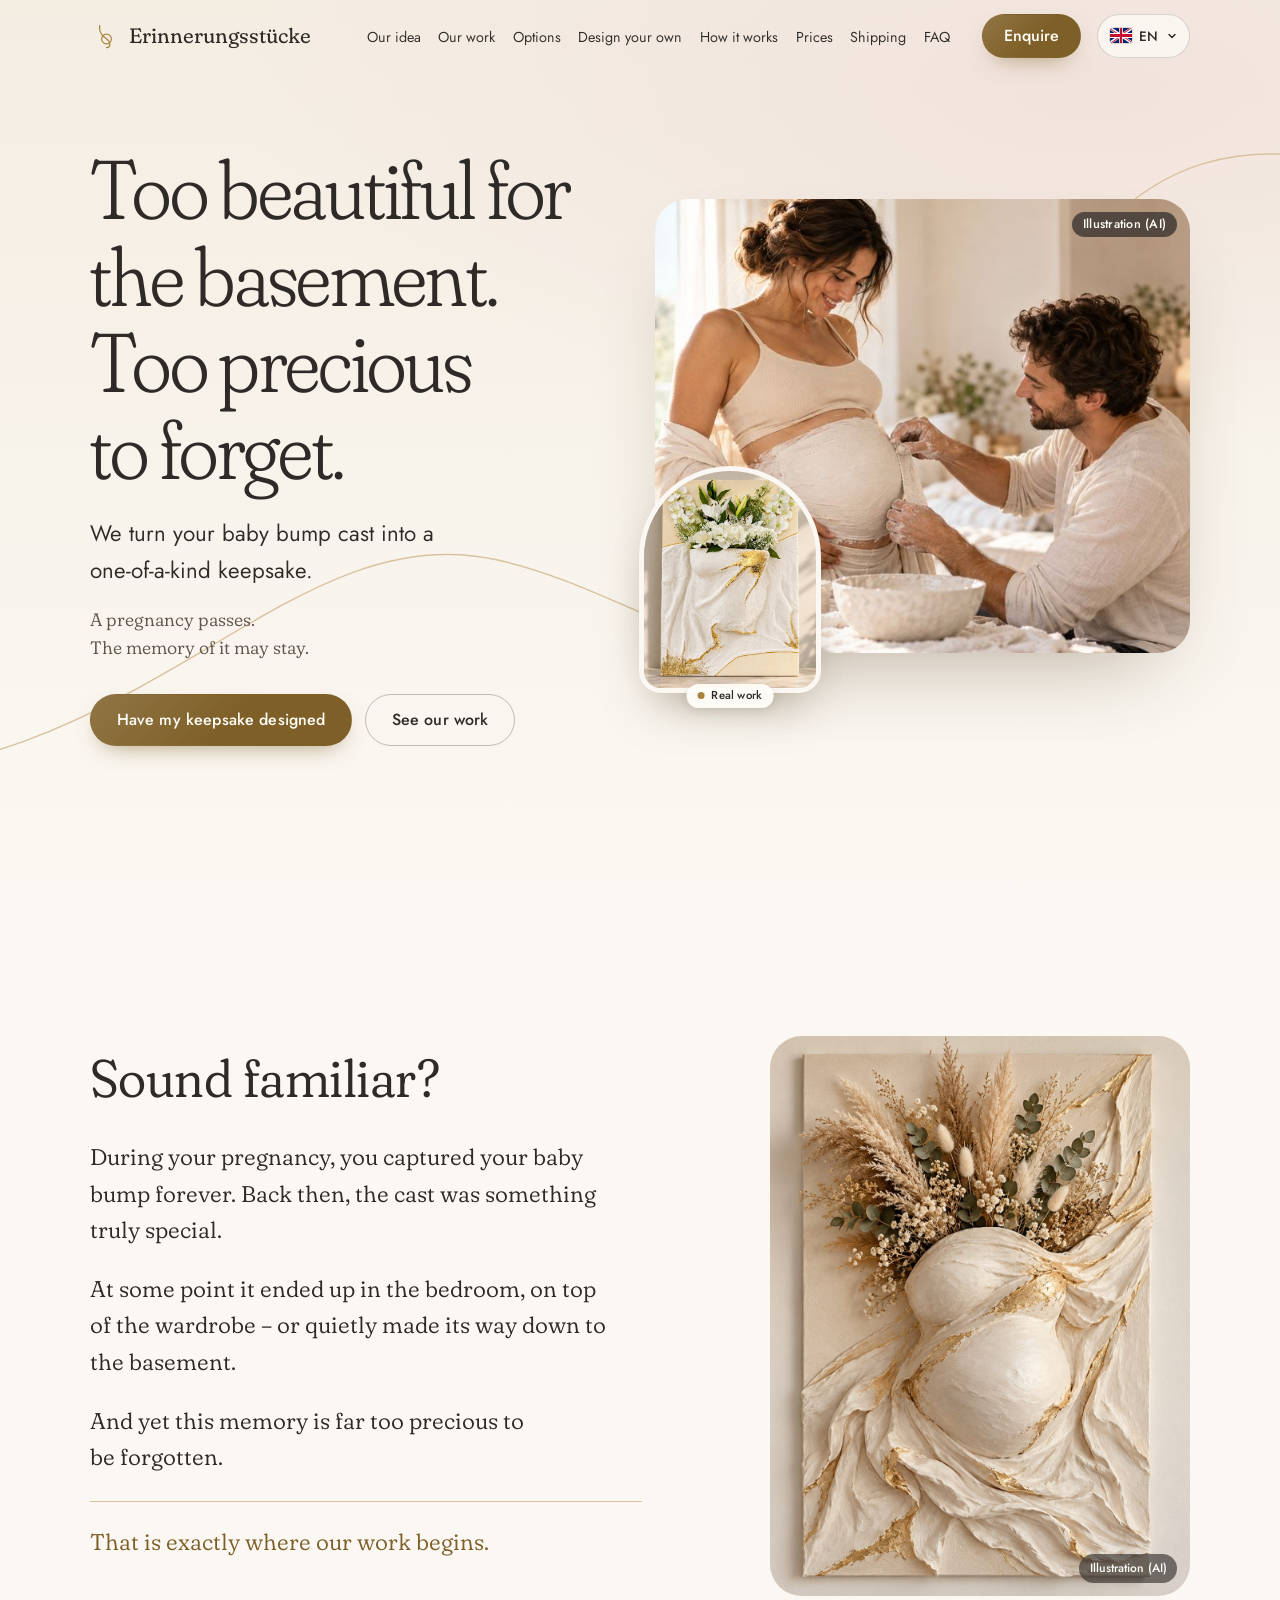
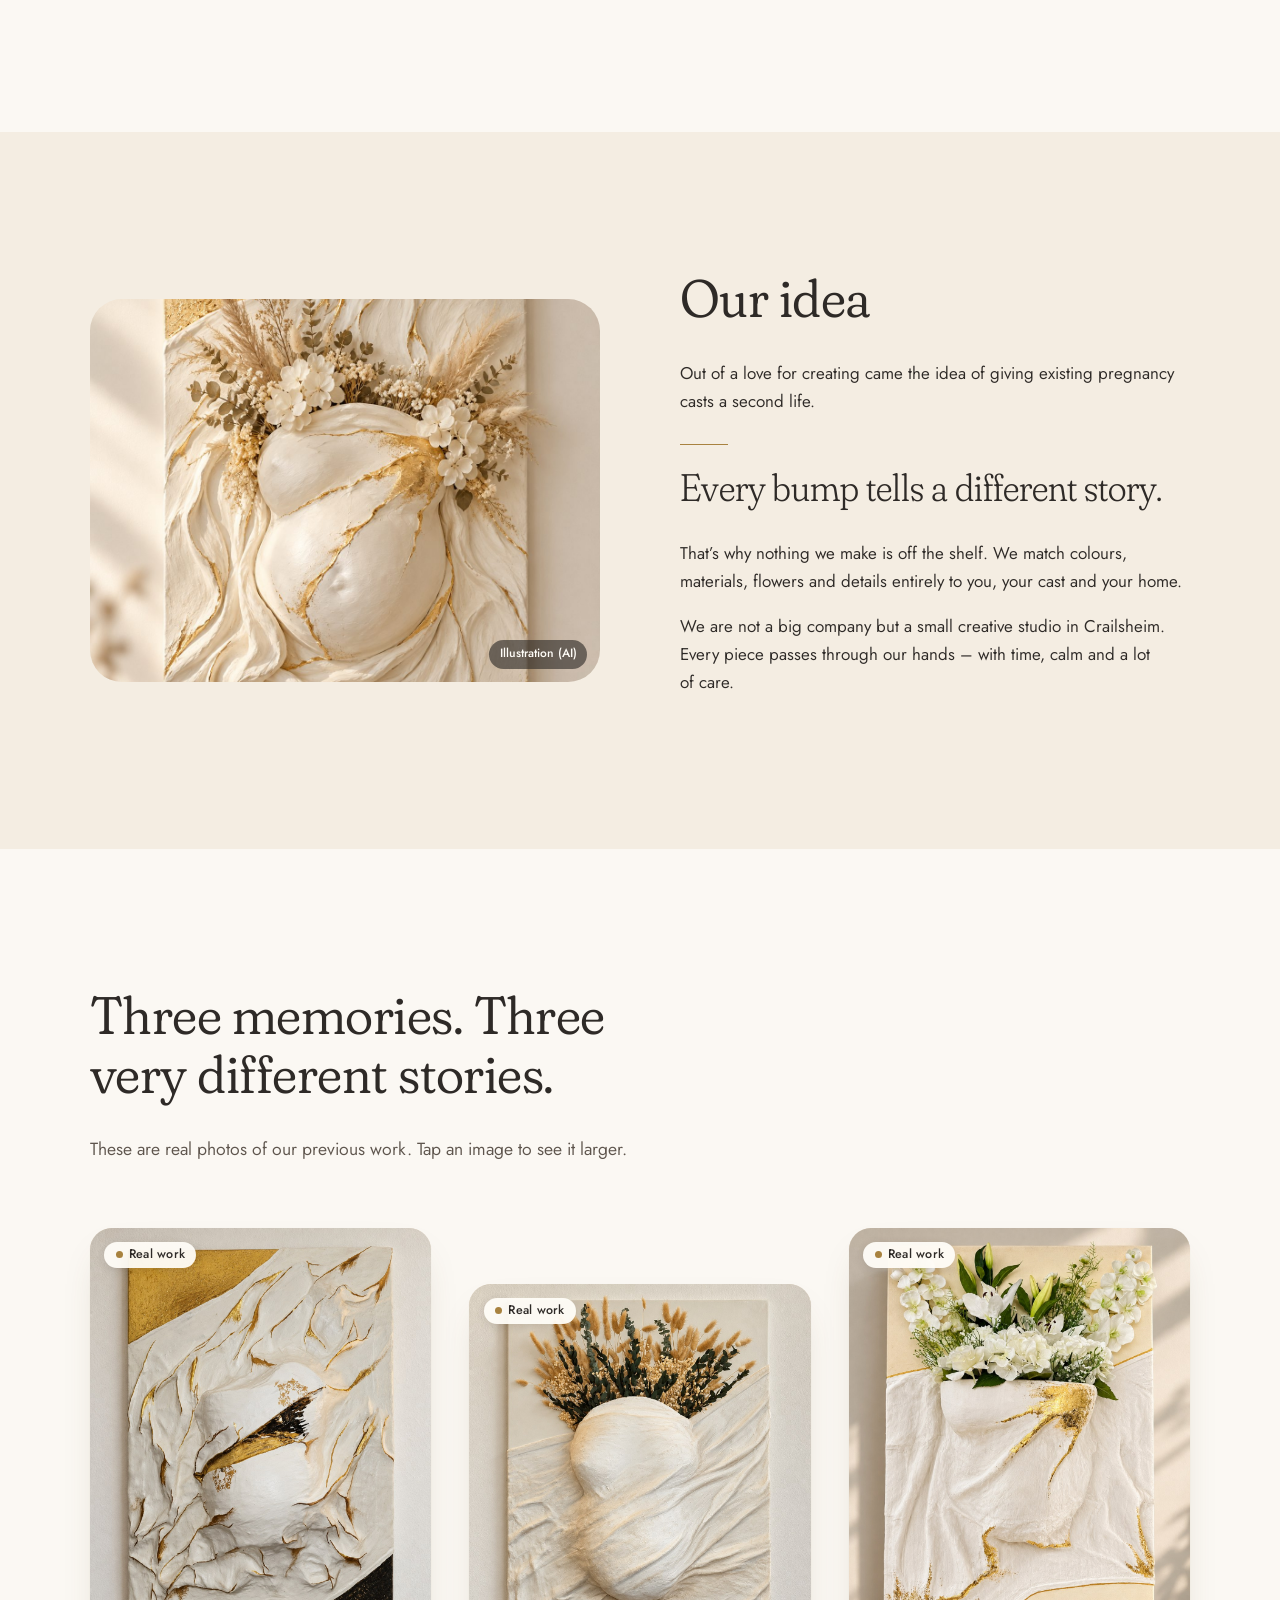
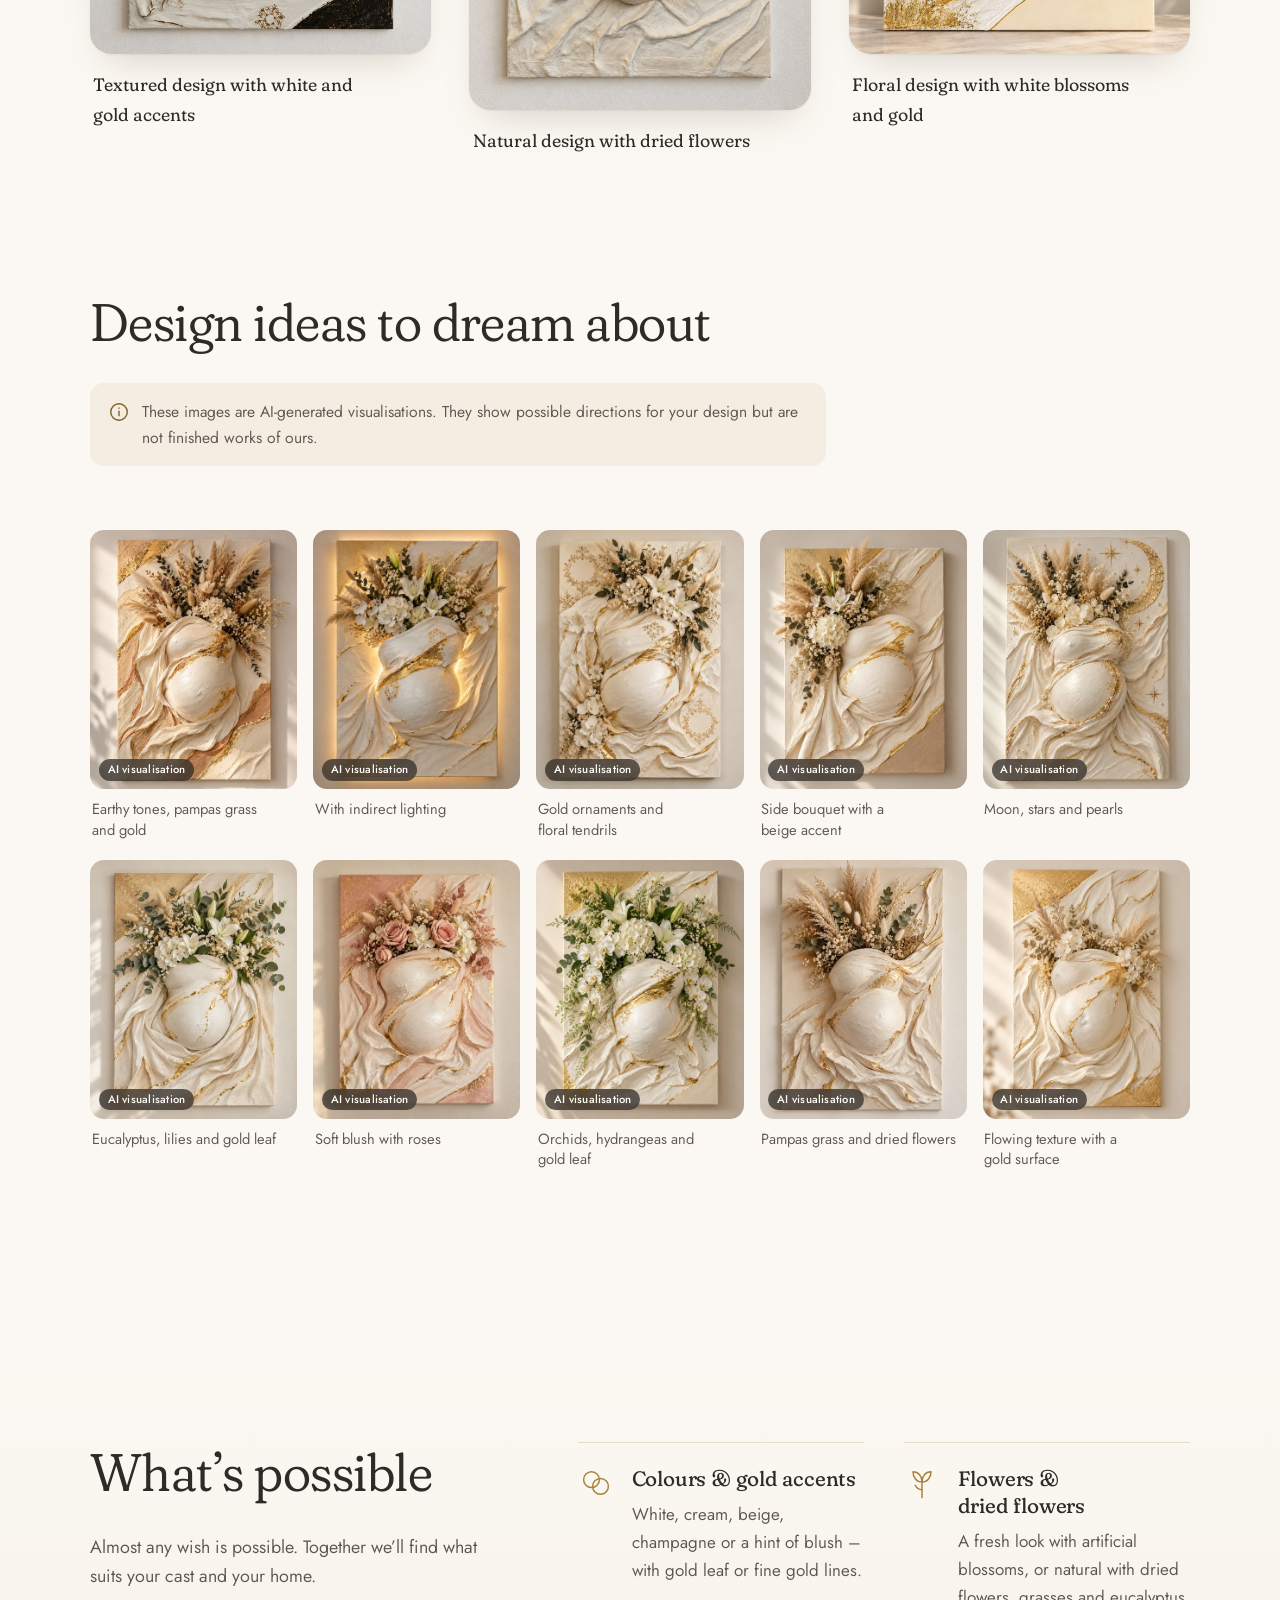
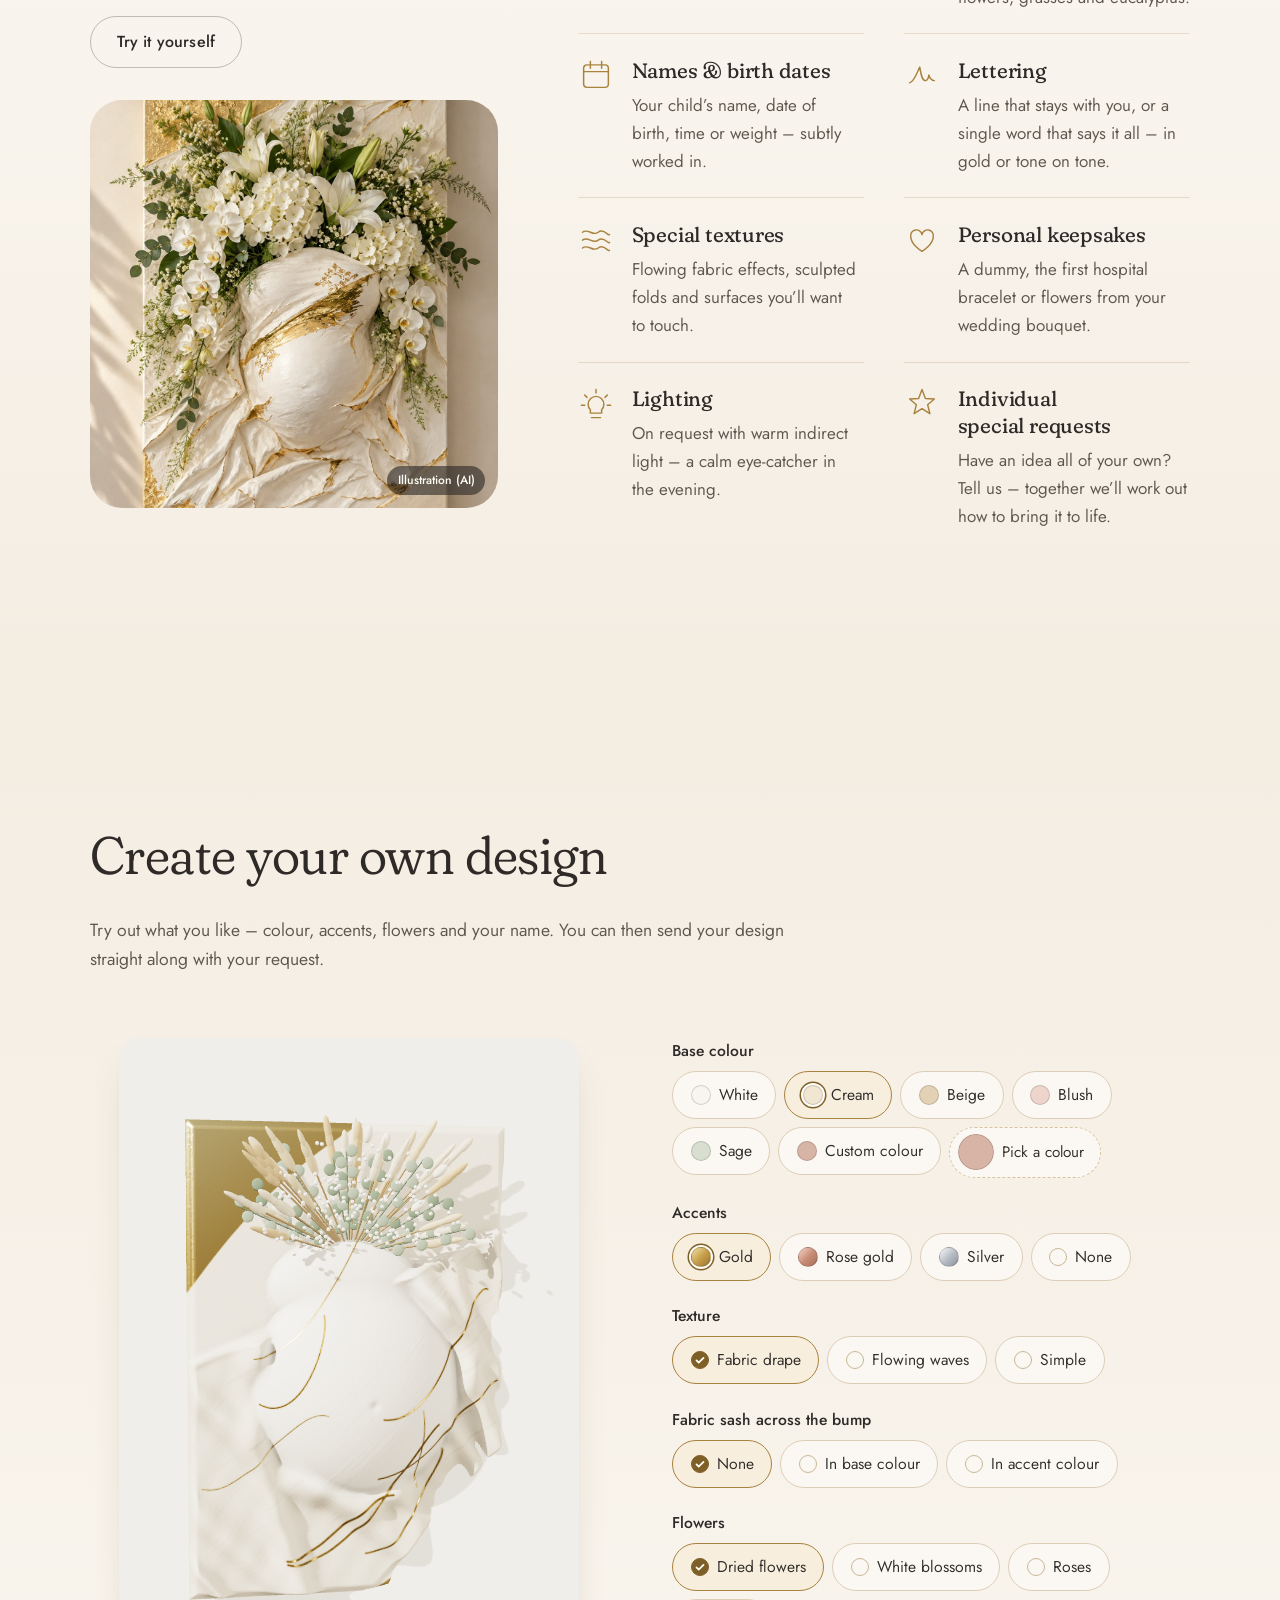
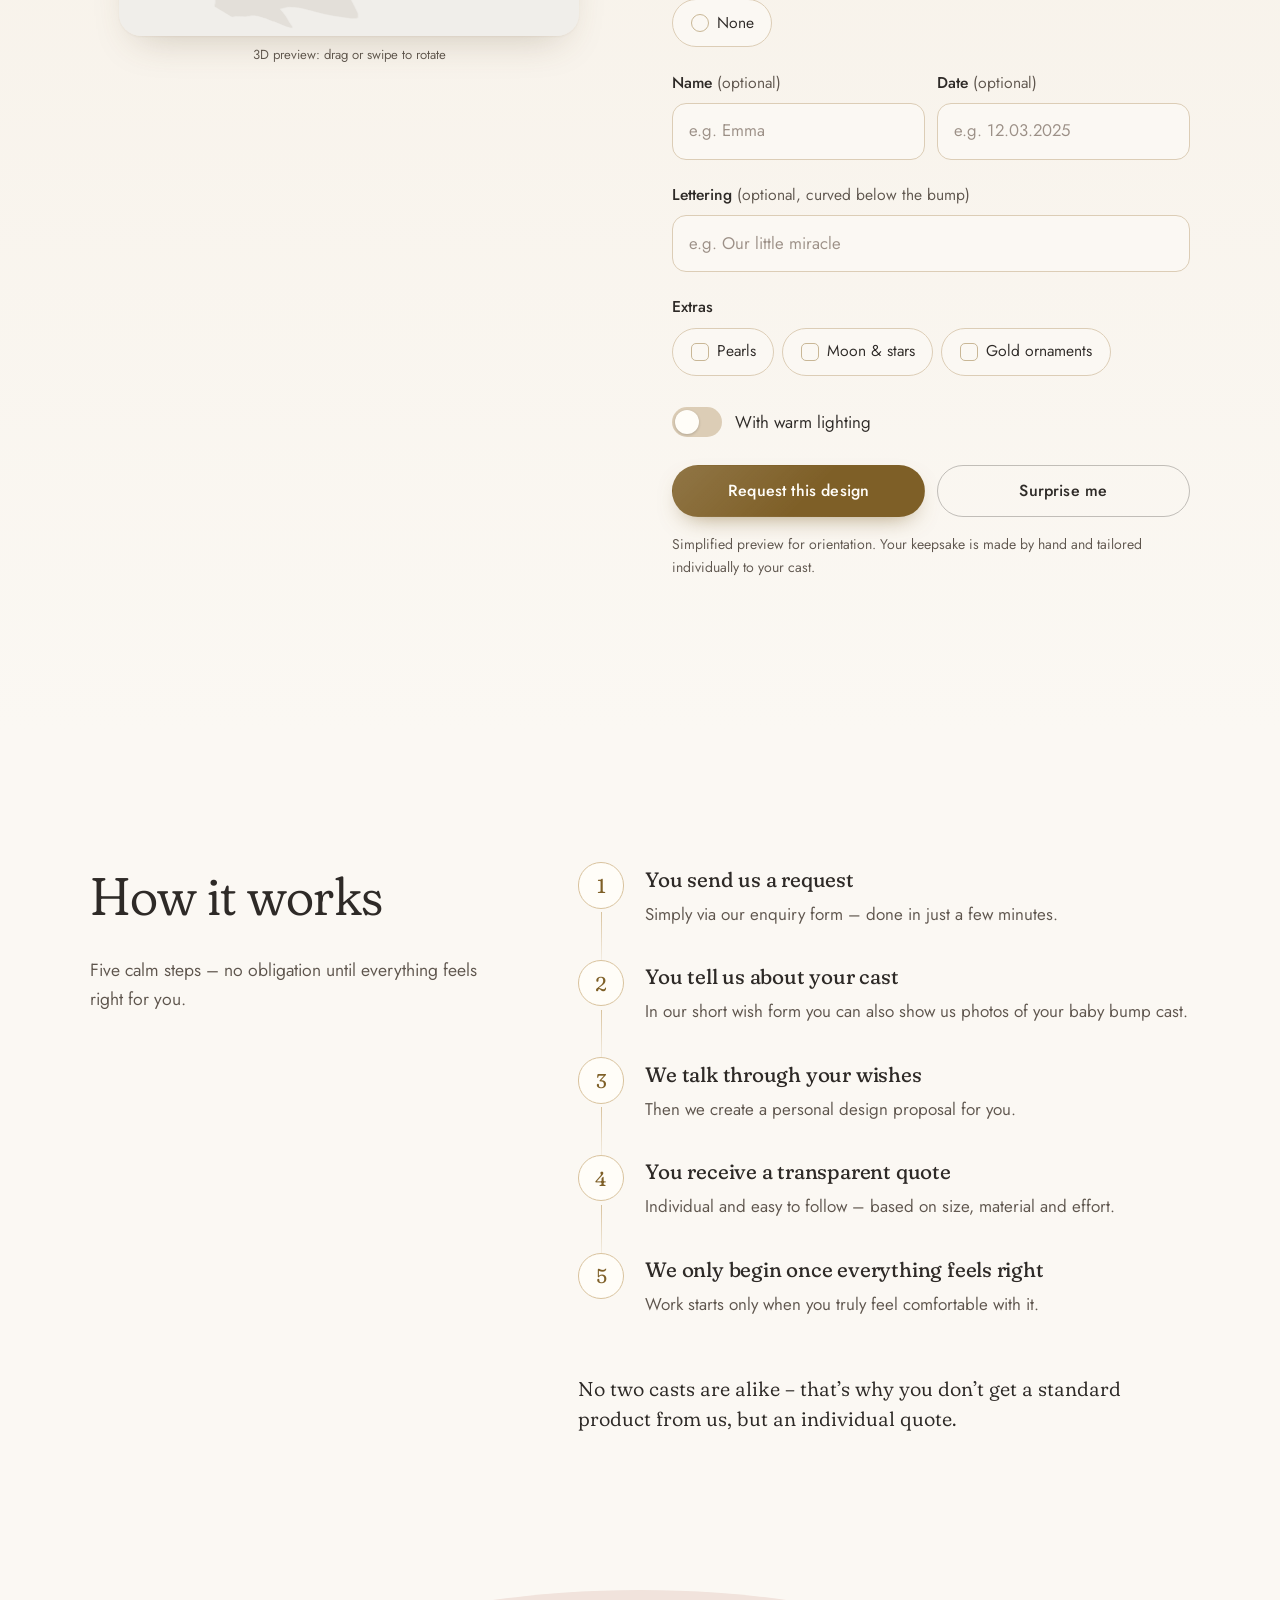
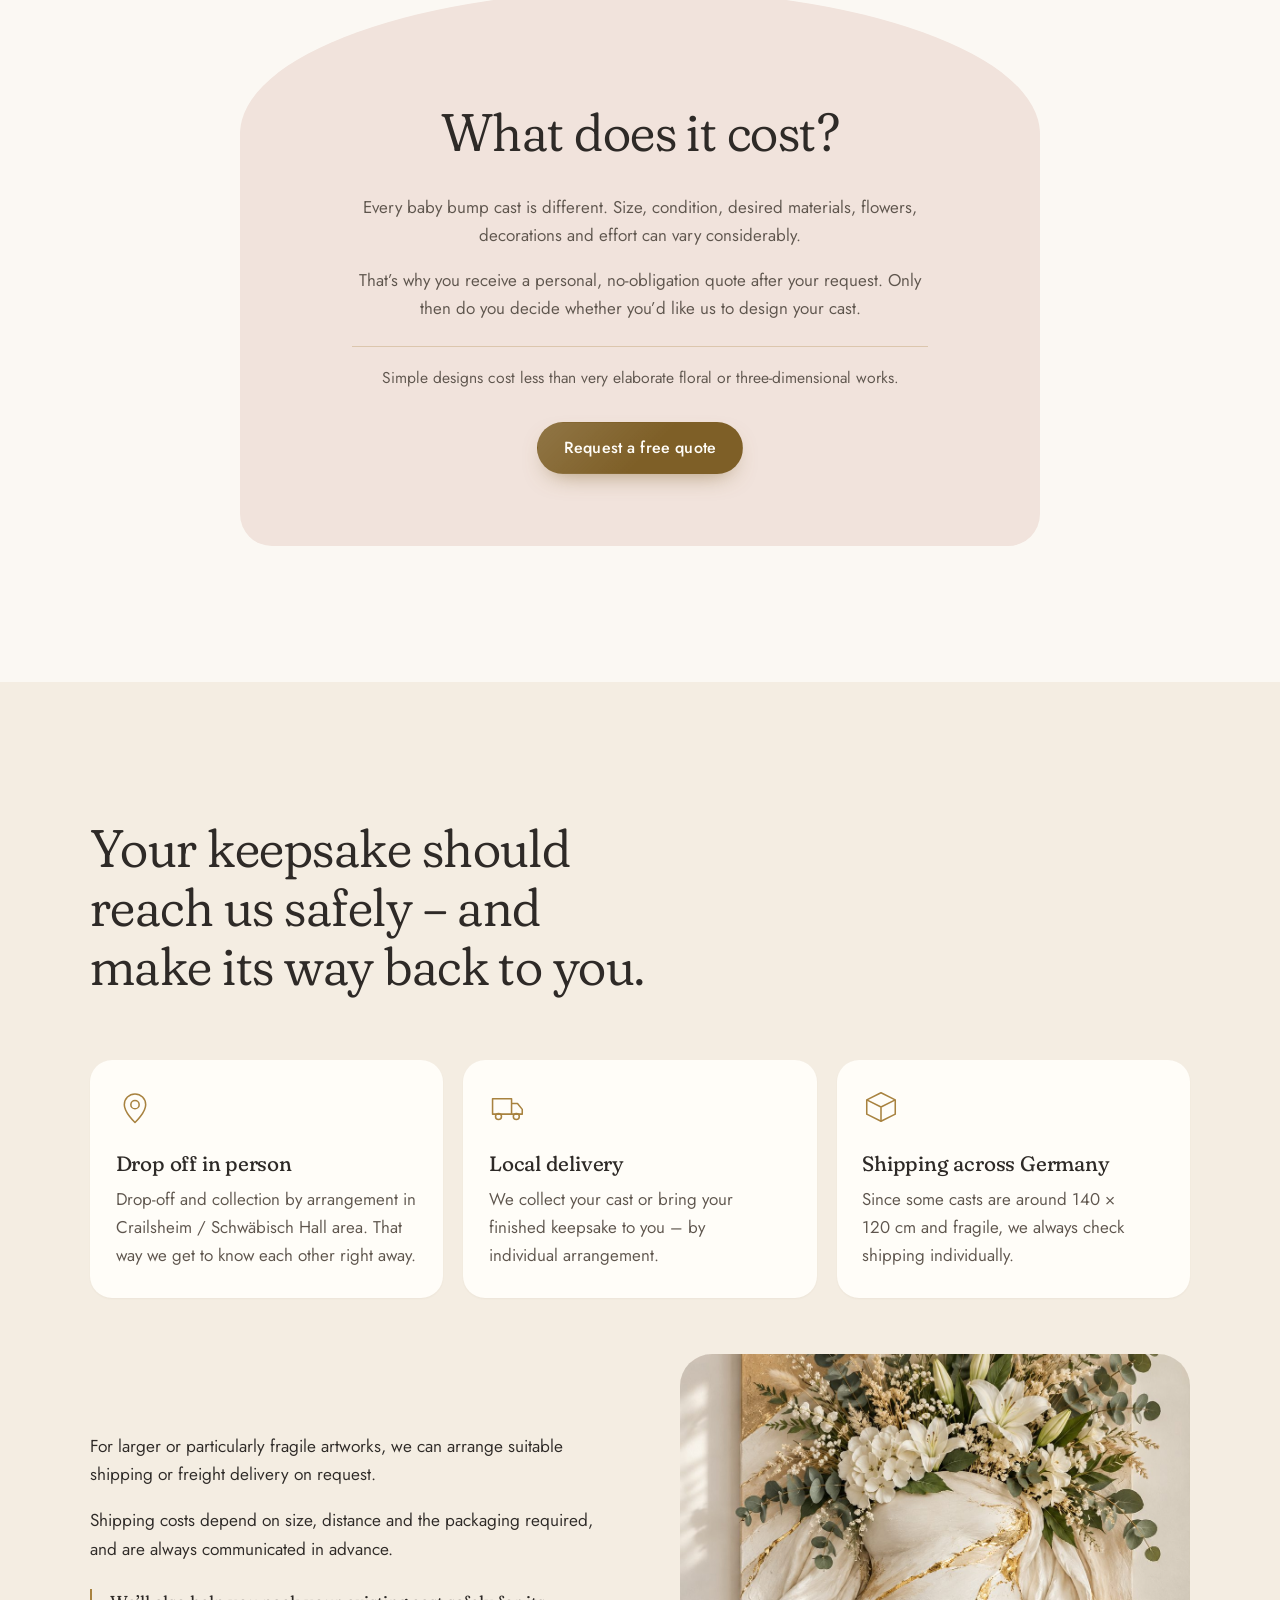
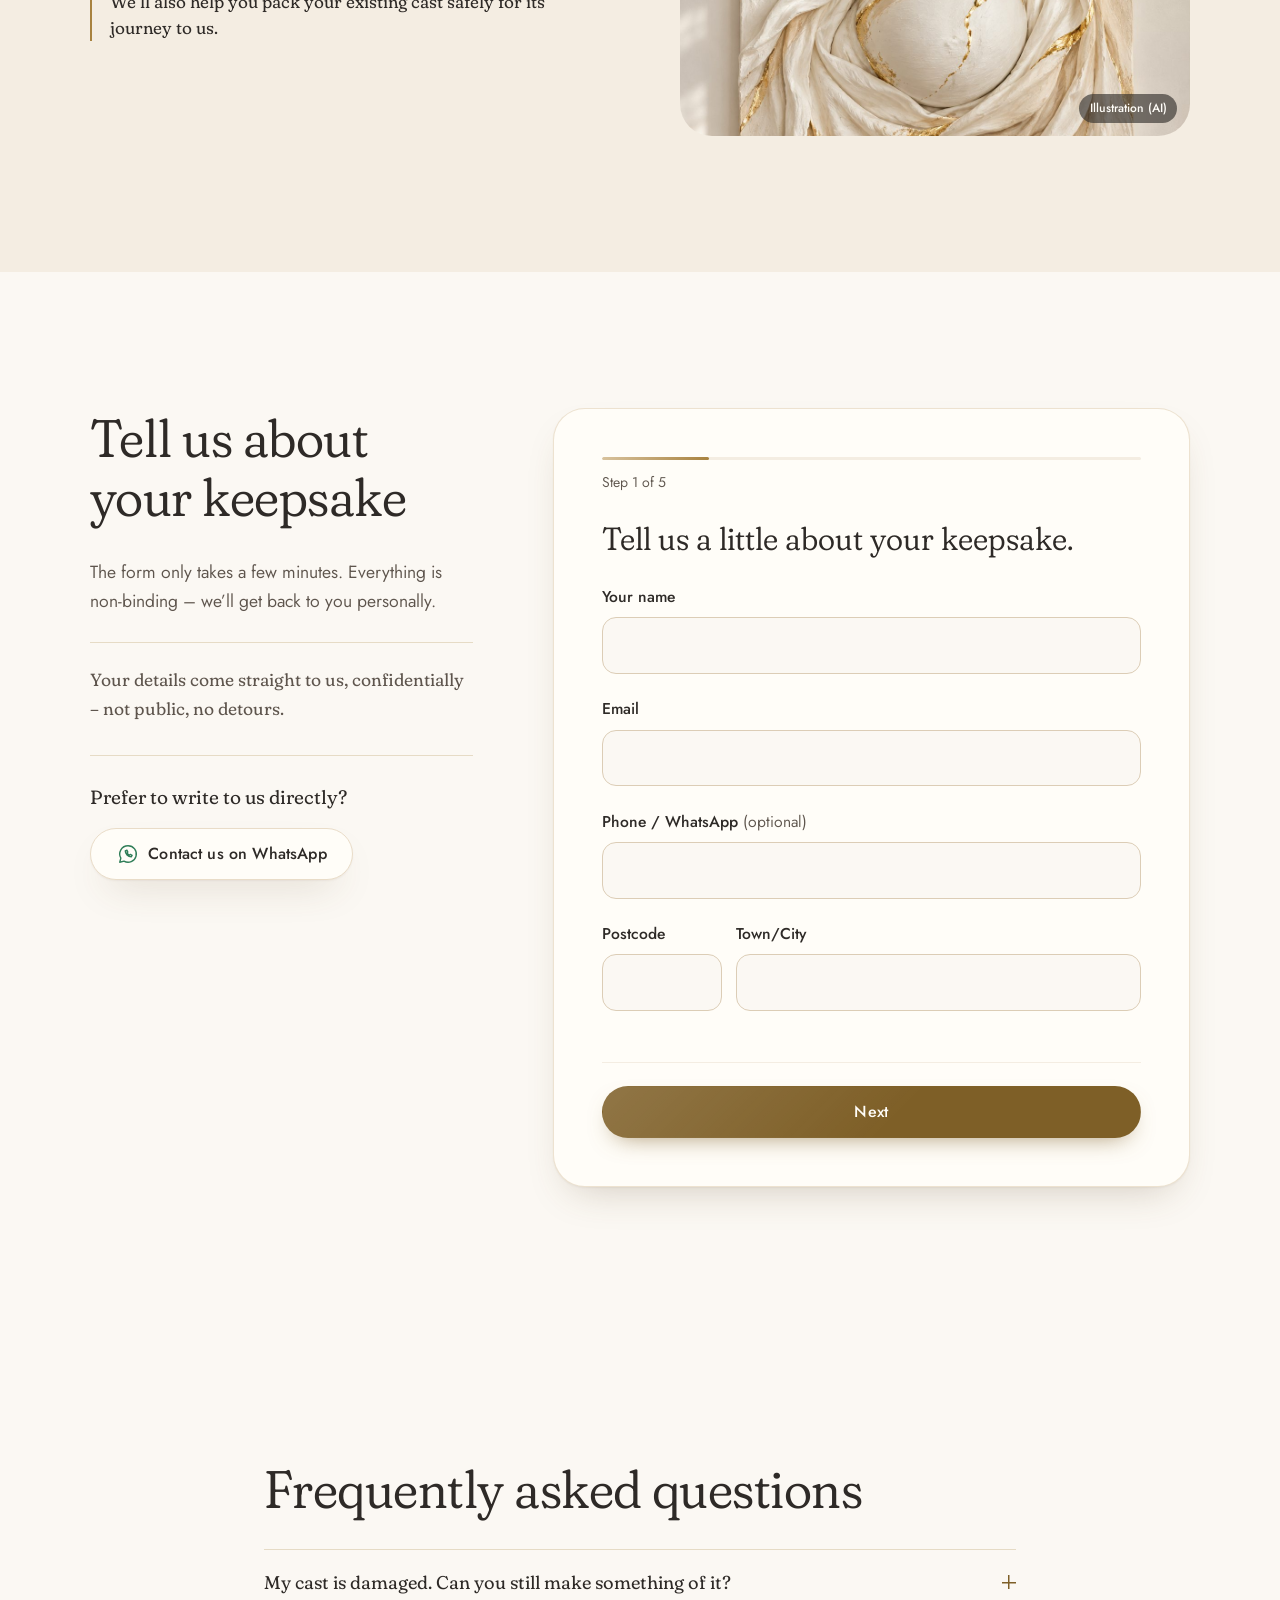
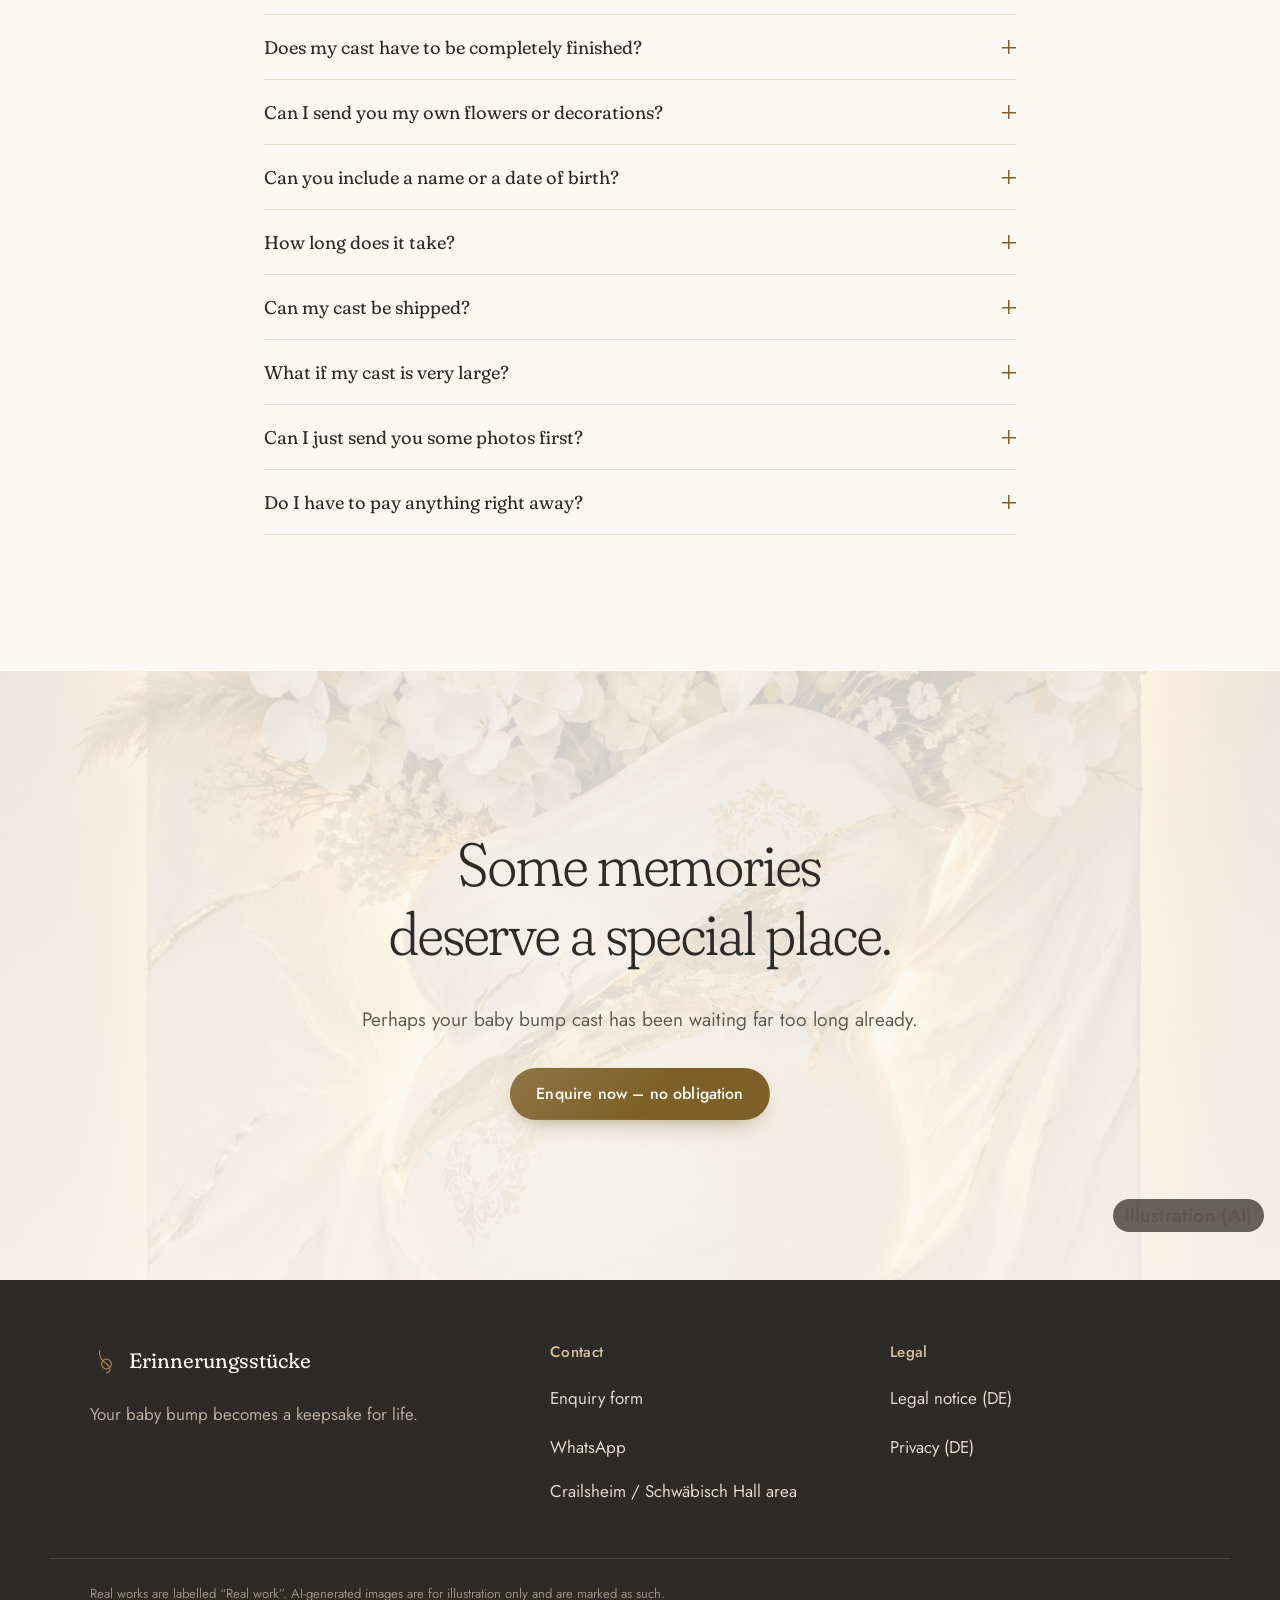
==== commit b85bd9a2: "Add files via upload" ====
--- a/index.html
+++ b/index.html
@@ -31,6 +31,23 @@
   <link rel="preload" href="assets/fonts/fraunces-latin-full-normal.woff2" as="font" type="font/woff2" crossorigin>
   <link rel="preload" href="assets/fonts/jost-latin-wght-normal.woff2" as="font" type="font/woff2" crossorigin>
   <link rel="preload" href="assets/images/hero-moment.jpg" as="image" imagesrcset="assets/images/hero-moment-klein.jpg 960w, assets/images/hero-moment.jpg 1672w" imagesizes="(min-width: 900px) 46vw, 100vw">
+  <!-- Automatische Geräteerkennung: setzt data-device = phone | tablet | desktop (+ Ausrichtung, Eingabeart) -->
+  <script>
+  (function () {
+    var d = document.documentElement;
+    function detect() {
+      var w = window.innerWidth, h = window.innerHeight;
+      var touch = window.matchMedia('(pointer: coarse)').matches;
+      var dev = (w < 700 || (touch && h < 500)) ? 'phone' : ((w < 1280 || (touch && w < 1400)) ? 'tablet' : 'desktop');
+      d.setAttribute('data-device', dev);
+      d.setAttribute('data-orient', w > h ? 'landscape' : 'portrait');
+      d.setAttribute('data-input', touch ? 'touch' : 'mouse');
+    }
+    detect();
+    window.addEventListener('resize', detect);
+    window.addEventListener('orientationchange', detect);
+  })();
+  </script>
   <link rel="stylesheet" href="style.css">
 
   <script type="application/ld+json">
@@ -740,6 +757,12 @@
   <p data-i18n="footer.8" class="wrap foot-small">Echte Arbeiten sind als „Echte Arbeit“ gekennzeichnet. Mit KI erstellte Bilder dienen nur der Illustration und sind als solche markiert.</p>
 </footer>
 
+<!-- Schwebender Anfrage-Button (nur Handy/Tablet sichtbar) -->
+<a class="fab-cta" href="#anfrage" data-open-form>
+  <svg viewBox="0 0 24 24" aria-hidden="true"><path d="M4 5h16v11H8l-4 4z"/><path d="M8 9h8M8 12.5h5"/></svg>
+  <span data-i18n="top.9">Anfragen</span>
+</a>
+
 <!-- LIGHTBOX -->
 <div data-i18n-attr="aria-label:page.2" class="lightbox" id="lightbox" role="dialog" aria-modal="true" aria-label="Bildansicht" hidden>
   <button data-i18n-attr="aria-label:lightbox.1" type="button" class="lb-close" aria-label="Schließen"><svg viewBox="0 0 24 24" aria-hidden="true"><path d="M6 6l12 12M18 6L6 18"/></svg></button>
--- a/style.css
+++ b/style.css
@@ -768,3 +768,74 @@
 
 .success-wa { margin-top: 1.6rem; }
 .success-wa .btn { white-space: normal; }
+
+/* ---------- Handy: kompakter Kopf & Hero ---------- */
+@media (max-width: 640px) {
+  :root { --header-h: 60px; }
+  .header-inner { gap: .35rem; }
+  .brand { font-size: 1.08rem; gap: .4rem; min-width: 0; }
+  .brand span { white-space: nowrap; overflow: hidden; text-overflow: ellipsis; }
+  .brand-mark { width: 22px; height: 22px; }
+  .lang-btn { min-height: 40px; padding: .3rem .5rem; gap: .3rem; }
+  .lang-btn .lang-code { display: none; }
+  .menu-toggle { width: 44px; height: 44px; margin-right: -6px; }
+  .lang-menu { position: fixed; top: calc(var(--header-h) + env(safe-area-inset-top, 0px) + .3rem); right: .75rem; left: auto; z-index: 400; }
+
+  .hero { padding-top: calc(var(--header-h) + env(safe-area-inset-top, 0px) + 1rem); padding-bottom: 3rem; }
+  .hero-grid { gap: 1.8rem; }
+  .hero-figure { order: -1; }
+  .hero h1 { font-size: clamp(2rem, 1.1rem + 4.6vw, 2.6rem); margin-bottom: 1rem; }
+  .hero-lead { font-size: 1.08rem; margin-bottom: .8rem; }
+  .hero-quiet { font-size: 1rem; margin-bottom: 1.4rem; }
+  .hero-actions .btn { min-height: 50px; font-size: .98rem; }
+  h2 { font-size: clamp(1.7rem, 1.2rem + 2.6vw, 2.2rem); }
+}
+@media (max-width: 360px) { .brand { font-size: .98rem; } }
+
+/* ---------- Schwebender Anfrage-Button ---------- */
+.fab-cta {
+  position: fixed; right: max(1rem, env(safe-area-inset-right, 0px)); bottom: calc(1rem + env(safe-area-inset-bottom, 0px)); z-index: 90;
+  display: inline-flex; align-items: center; gap: .5rem; min-height: 52px; padding: .8rem 1.3rem;
+  border-radius: 999px; background: var(--gold-text); color: var(--white); text-decoration: none; font-weight: 500;
+  box-shadow: 0 14px 30px -10px rgba(80,58,20,.6);
+  opacity: 0; transform: translateY(20px); pointer-events: none; transition: opacity .3s var(--ease), transform .3s var(--ease);
+}
+.fab-cta svg { width: 20px; height: 20px; fill: none; stroke: currentColor; stroke-width: 1.6; stroke-linejoin: round; stroke-linecap: round; }
+.fab-cta.show { opacity: 1; transform: none; pointer-events: auto; }
+html[data-device="desktop"] .fab-cta { display: none; }
+
+/* ==========================================================================
+   Geräteabhängige Feinabstimmung (data-device wird automatisch gesetzt)
+   ========================================================================== */
+/* Tablet hochkant: Foto zuerst, mittig, großzügig */
+html[data-device="tablet"][data-orient="portrait"] .hero-grid { grid-template-columns: 1fr; gap: 2.2rem; max-width: 720px; margin-inline: auto; }
+html[data-device="tablet"][data-orient="portrait"] .hero-figure { order: -1; max-width: 640px; }
+html[data-device="tablet"][data-orient="portrait"] .hero { min-height: 0; padding-top: calc(var(--header-h) + env(safe-area-inset-top, 0px) + 1.2rem); }
+html[data-device="tablet"][data-orient="portrait"] .hero h1 { font-size: clamp(2.4rem, 5.4vw, 3.4rem); }
+html[data-device="tablet"] .hero-actions .btn { flex: 0 1 auto; }
+
+/* Tablet quer: zweispaltig, nicht höher als der Bildschirm */
+html[data-device="tablet"][data-orient="landscape"] .hero { min-height: 0; }
+html[data-device="tablet"][data-orient="landscape"] .hero h1 { font-size: clamp(2.3rem, 4.2vw, 3.3rem); }
+
+/* Handy quer: kompakt, zweispaltig */
+html[data-device="phone"][data-orient="landscape"] { --header-h: 54px; }
+html[data-device="phone"][data-orient="landscape"] .hero { min-height: 0; padding-bottom: 2.5rem; }
+html[data-device="phone"][data-orient="landscape"] .hero-grid { grid-template-columns: 1.1fr .9fr; gap: 1.5rem; align-items: center; }
+html[data-device="phone"][data-orient="landscape"] .hero-figure { order: 0; max-width: 360px; justify-self: end; }
+html[data-device="phone"][data-orient="landscape"] .hero h1 { font-size: clamp(1.7rem, 3.6vw, 2.2rem); margin-bottom: .7rem; }
+html[data-device="phone"][data-orient="landscape"] .hero-lead { font-size: 1rem; max-width: none; margin-bottom: .6rem; }
+html[data-device="phone"][data-orient="landscape"] .hero-quiet { display: none; }
+html[data-device="phone"][data-orient="landscape"] .hero-actions .btn { min-height: 44px; flex: 1 1 auto; }
+html[data-device="phone"][data-orient="landscape"] .section { padding-block: 3.5rem; }
+html[data-device="phone"][data-orient="landscape"] .designer-stage { height: min(70svh, 340px); }
+html[data-device="phone"][data-orient="landscape"] .lightbox { padding-top: 3.5rem; }
+
+/* Touch-Geräte: keine hängenden Hover-Effekte, größere Antippflächen */
+html[data-input="touch"] .ref-btn:hover img { transform: none; }
+html[data-input="touch"] .faq-list summary { min-height: 68px; }
+html[data-input="touch"] .nav a:not(.btn) { padding-block: 1rem; }
+
+/* Maus & Desktop: dezente Hover-Effekte */
+html[data-input="mouse"] .ref-btn { transition: transform .5s var(--ease), box-shadow .5s var(--ease); }
+html[data-input="mouse"] .ref-btn:hover { transform: translateY(-4px); box-shadow: 0 30px 50px -28px rgba(94,72,40,.5); }
